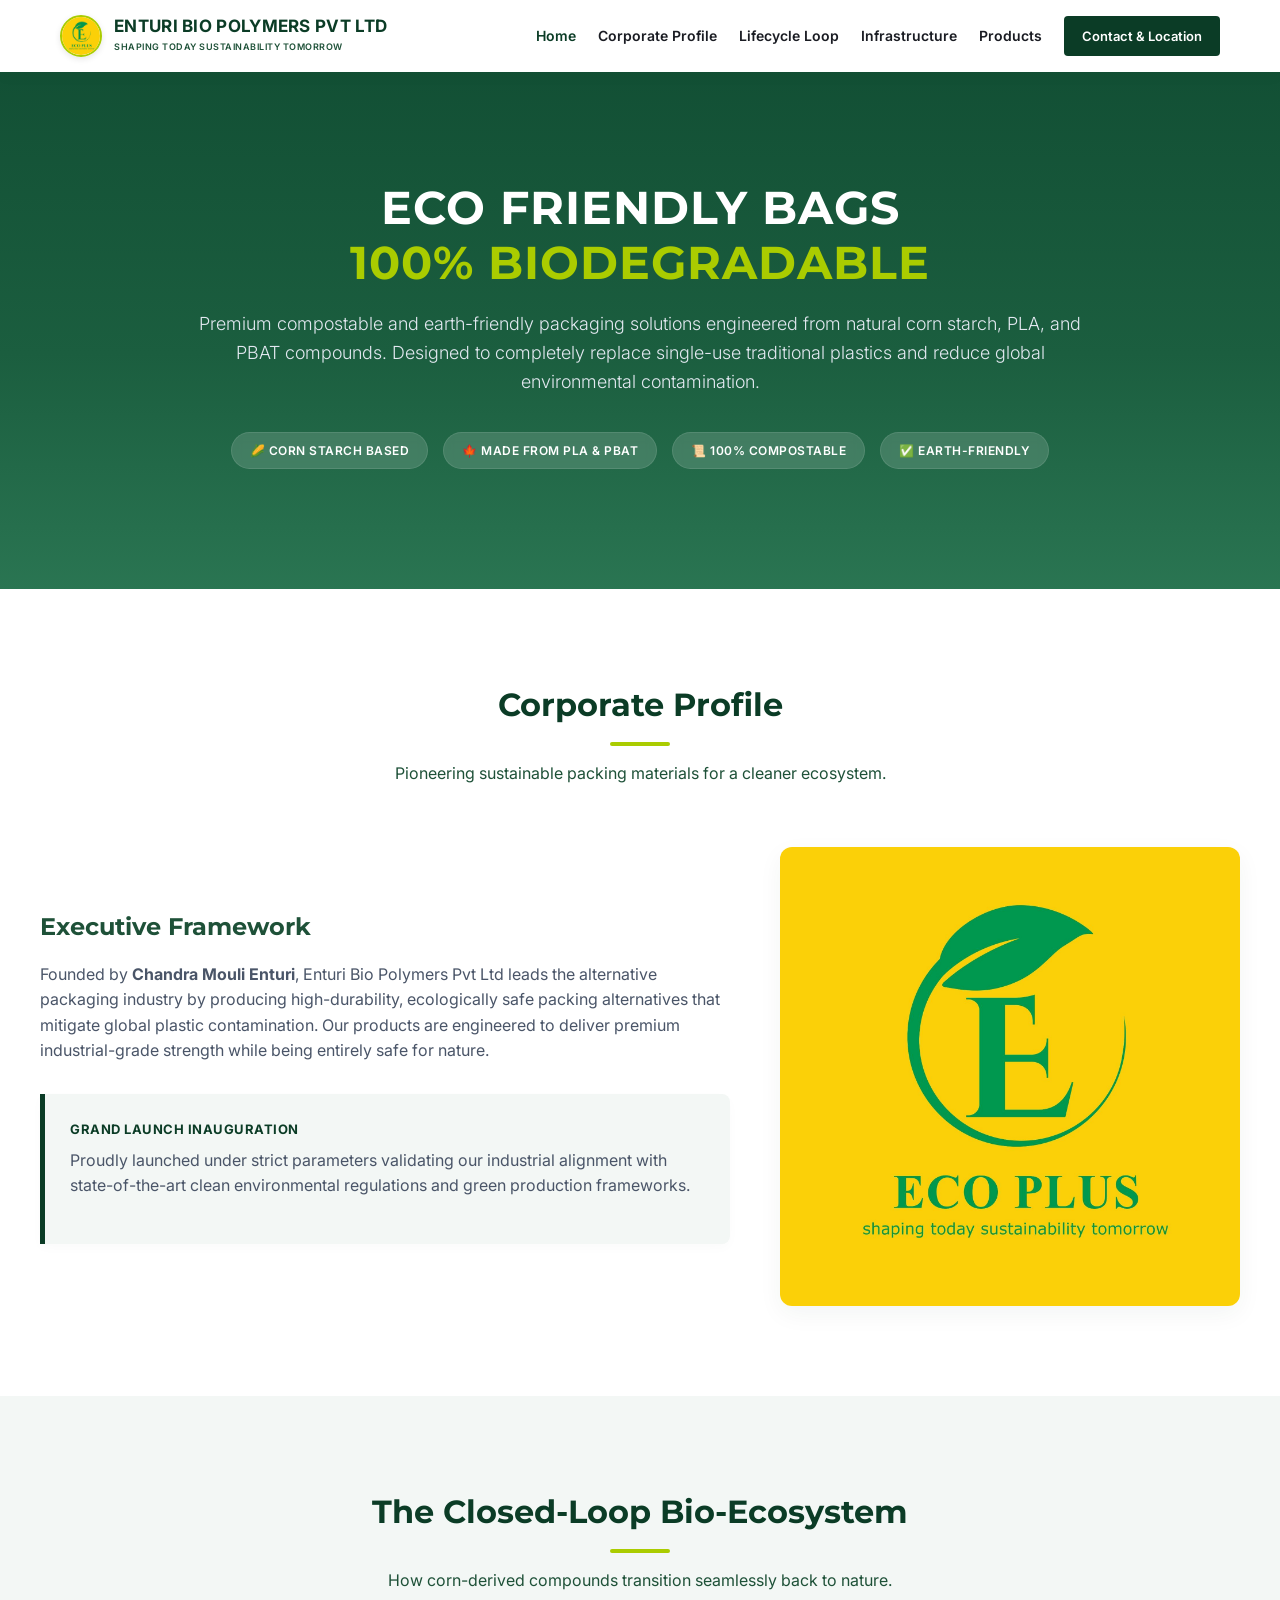
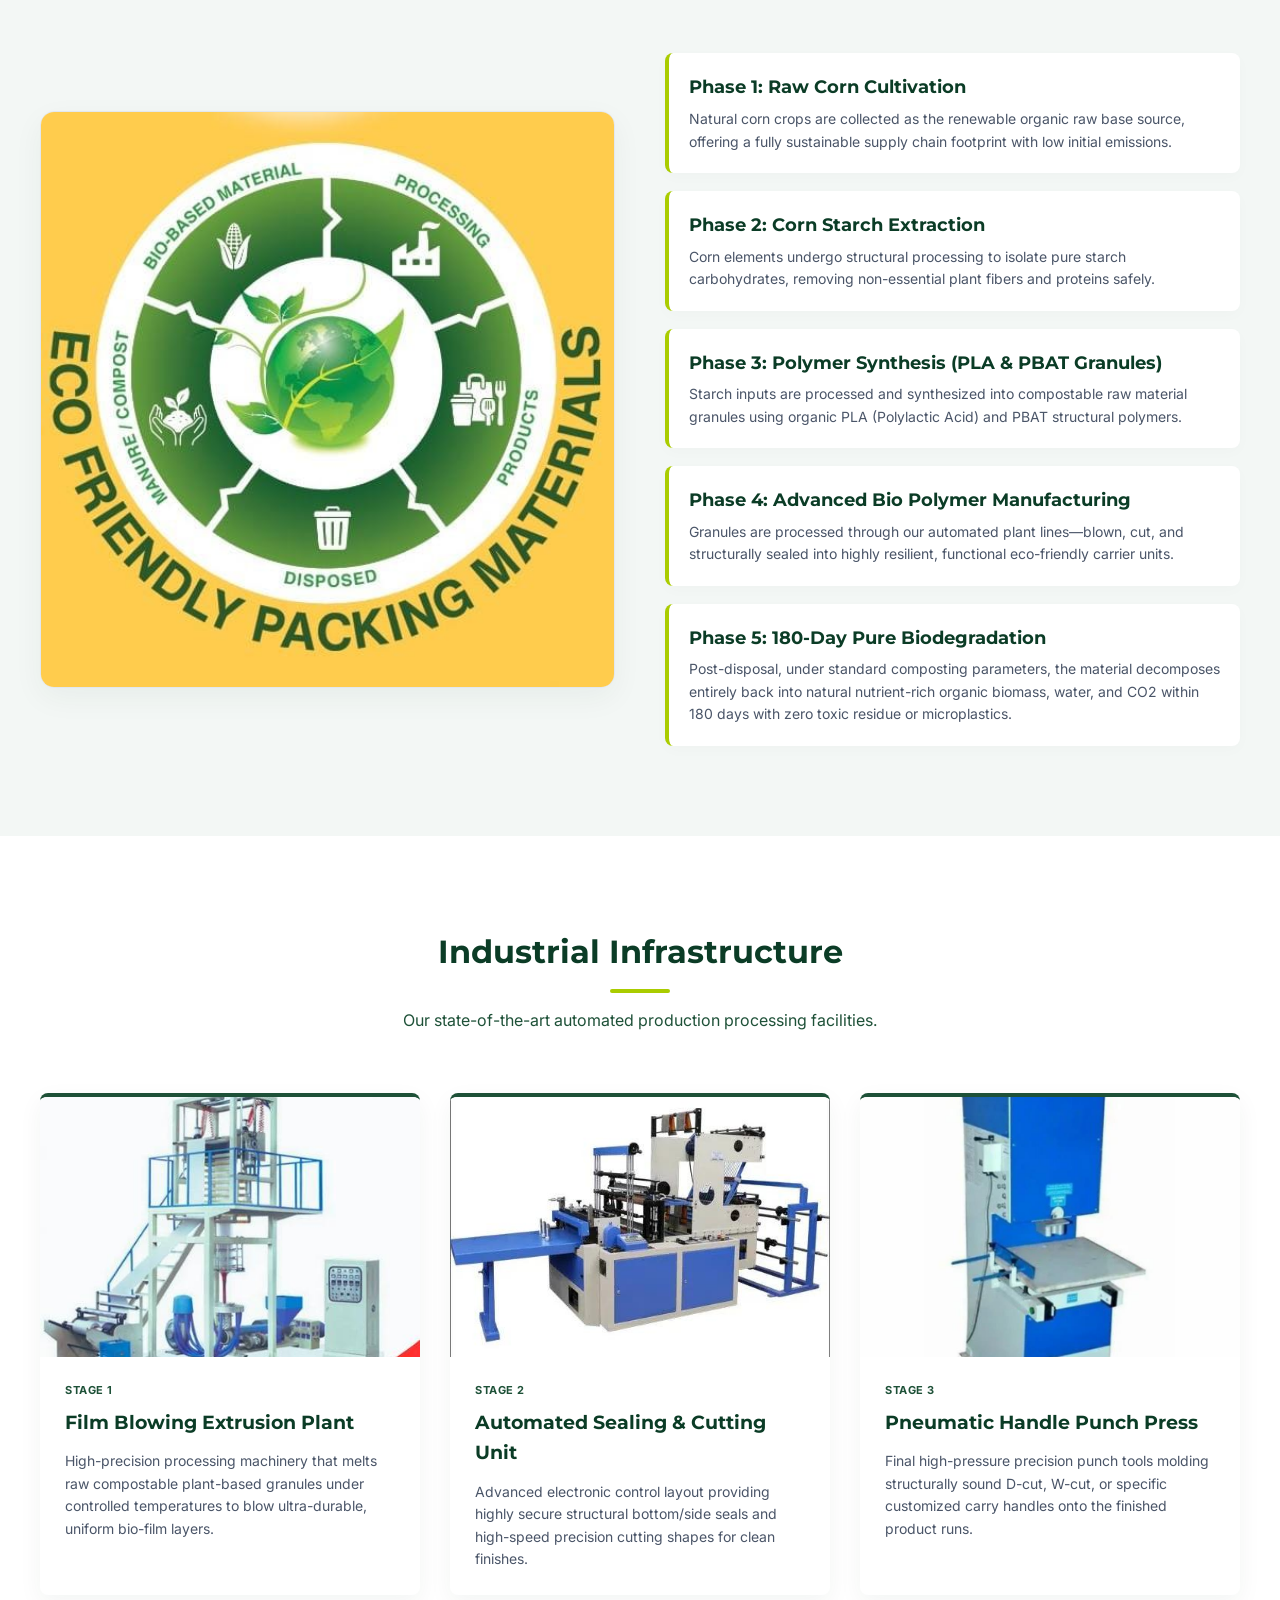
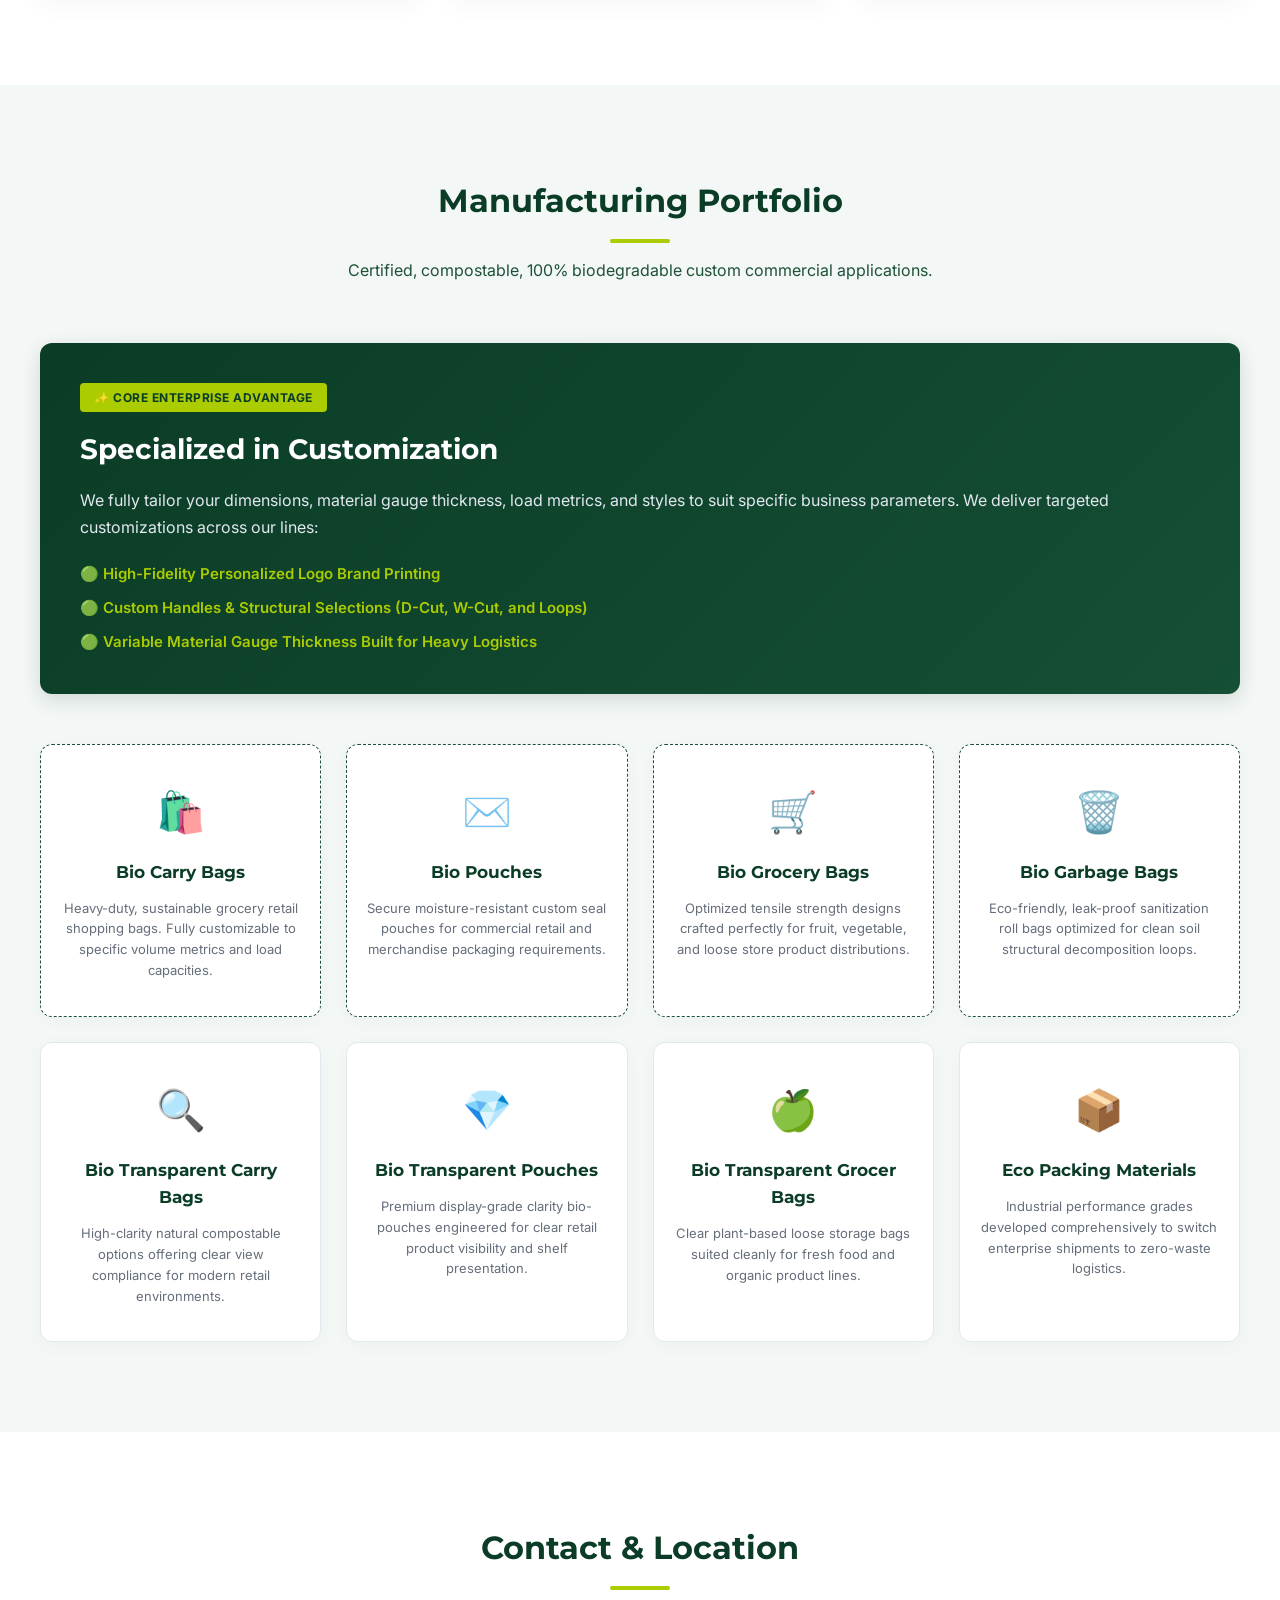
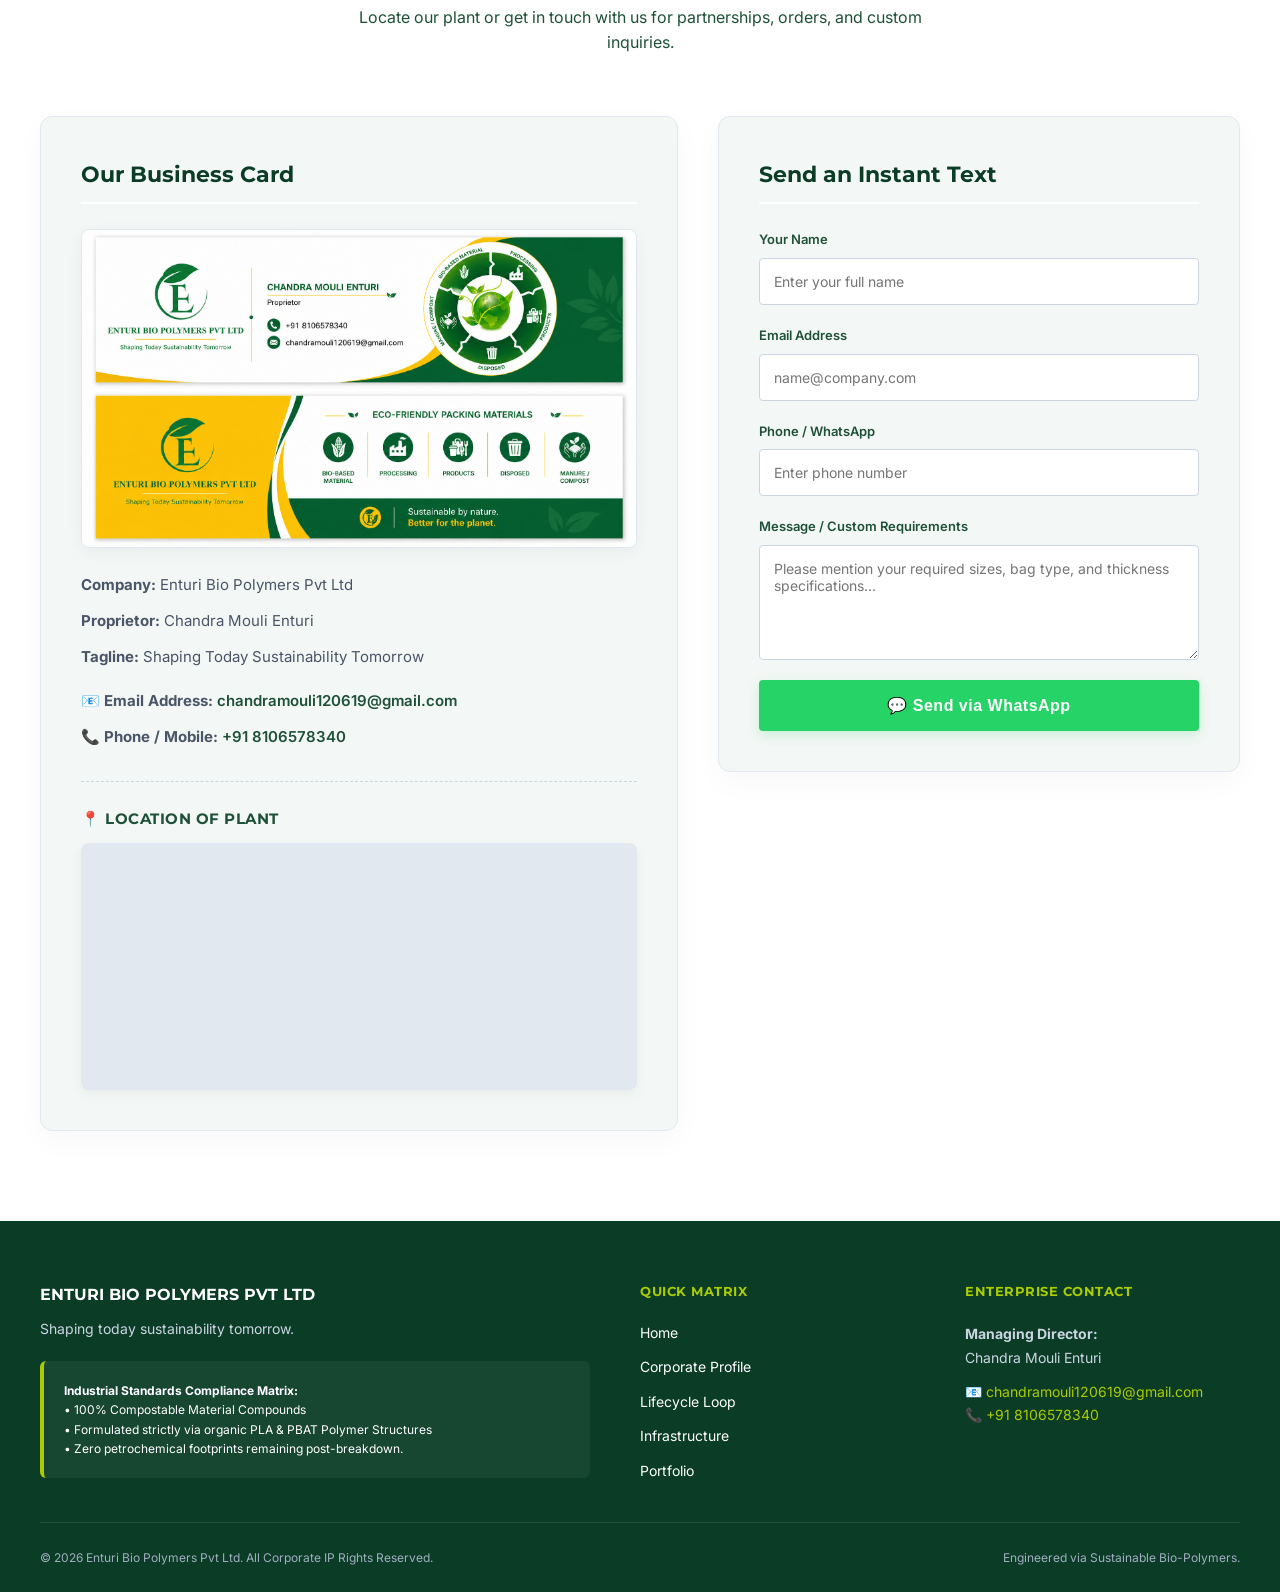
==== index.html @ 0e29c491 "Add files via upload" ====
<!DOCTYPE html>
<html lang="en">
<head>
    <meta charset="UTF-8">
    <meta name="viewport" content="width=device-width, initial-scale=1.0">
    <meta name="description" content="Enturi Bio Polymers Pvt Ltd provides certified biodegradable and compostable packaging solutions including carry bags, pouches, and grocery bags made from corn starch and plant-based PLA/PBAT compounds.">
    <title>Enturi Bio Polymers Pvt Ltd | Compostable Packaging Solutions</title>
    
    <link rel="preconnect" href="https://fonts.googleapis.com">
    <link rel="preconnect" href="https://fonts.gstatic.com" crossorigin>
    <link href="https://fonts.googleapis.com/css2?family=Inter:wght=300;400;600;700&family=Montserrat:wght=400;700&display=swap" rel="stylesheet">
    
    <link rel="stylesheet" href="style.css?v=1.6">
</head>
<body>

<header>
    <div class="nav-container">
        <div class="logo-box">
            <div class="logo-branding-wrap">
                <img src="logo.jpg" alt="Enturi Bio Polymers Pvt Ltd Logo">
                <div class="logo-text-elements">
                    <span class="brand-name"><strong>ENTURI BIO POLYMERS PVT LTD</strong></span>
                    <span class="brand-tagline">shaping today sustainability tomorrow</span>
                </div>
            </div>
        </div>
        <nav class="nav-menu" aria-label="Main Navigation">
            <a href="#home" class="nav-link active">Home</a>
            <a href="#about" class="nav-link">Corporate Profile</a>
            <a href="#lifecycle" class="nav-link">Lifecycle Loop</a>
            <a href="#machinery" class="nav-link">Infrastructure</a>
            <a href="#products" class="nav-link">Products</a>
            <a href="#contact" class="btn-quote-nav">Contact & Location</a>
        </nav>
    </div>
</header>

<main>
    <section id="home" class="hero">
        <div class="hero-inner">
            <h1>Eco Friendly Bags<br><span class="hero-highlight">100% Biodegradable</span></h1>
            <p>
                Premium compostable and earth-friendly packaging solutions engineered from natural corn starch, PLA, and PBAT compounds. Designed to completely replace single-use traditional plastics and reduce global environmental contamination.
            </p>
            <div class="hero-badges">
                <span class="badge-item">🌽 Corn Starch Based</span>
                <span class="badge-item">🍁 Made from PLA & PBAT</span>
                <span class="badge-item">📜 100% Compostable</span>
                <span class="badge-item">✅ Earth-Friendly</span>
            </div>
        </div>
    </section>

    <section id="about">
        <h2 class="section-title">Corporate Profile</h2>
        <div class="section-subtitle">Pioneering sustainable packing materials for a cleaner ecosystem.</div>
        
        <div class="about-grid">
            <div class="about-text">
                <h3>Executive Framework</h3>
                <p>
                    Founded by <strong>Chandra Mouli Enturi</strong>, Enturi Bio Polymers Pvt Ltd leads the alternative packaging industry by producing high-durability, ecologically safe packing alternatives that mitigate global plastic contamination. Our products are engineered to deliver premium industrial-grade strength while being entirely safe for nature.
                </p>
                <div class="launch-card">
                    <div class="launch-title">Grand Launch Inauguration</div>
                    <p>
                        Proudly launched under strict parameters validating our industrial alignment with state-of-the-art clean environmental regulations and green production frameworks.
                    </p>
                </div>
            </div>
            <div class="about-image">
                <img src="logo.jpg" alt="Enturi Bio Polymers Pvt Ltd Official Logo Presentation">
            </div>
        </div>
    </section>

    <section id="lifecycle" class="lifecycle">
        <h2 class="section-title">The Closed-Loop Bio-Ecosystem</h2>
        <div class="section-subtitle">How corn-derived compounds transition seamlessly back to nature.</div>
        
        <div class="lifecycle-container">
            <div class="lifecycle-graphic-image-box">
                <img src="safety.jpeg" alt="Enturi Bio Polymers Pvt Ltd Environmental Safety and Certified Eco Loop Matrix">
            </div>
            
            <div class="lifecycle-steps">
                <div class="step-block">
                    <h4>Phase 1: Raw Corn Cultivation</h4>
                    <p>Natural corn crops are collected as the renewable organic raw base source, offering a fully sustainable supply chain footprint with low initial emissions.</p>
                </div>
                <div class="step-block">
                    <h4>Phase 2: Corn Starch Extraction</h4>
                    <p>Corn elements undergo structural processing to isolate pure starch carbohydrates, removing non-essential plant fibers and proteins safely.</p>
                </div>
                <div class="step-block">
                    <h4>Phase 3: Polymer Synthesis (PLA & PBAT Granules)</h4>
                    <p>Starch inputs are processed and synthesized into compostable raw material granules using organic PLA (Polylactic Acid) and PBAT structural polymers.</p>
                </div>
                <div class="step-block">
                    <h4>Phase 4: Advanced Bio Polymer Manufacturing</h4>
                    <p>Granules are processed through our automated plant lines—blown, cut, and structurally sealed into highly resilient, functional eco-friendly carrier units.</p>
                </div>
                <div class="step-block">
                    <h4>Phase 5: 180-Day Pure Biodegradation</h4>
                    <p>Post-disposal, under standard composting parameters, the material decomposes entirely back into natural nutrient-rich organic biomass, water, and CO2 within 180 days with zero toxic residue or microplastics.</p>
                </div>
            </div>
        </div>
    </section>

    <section id="machinery" class="machinery-section">
        <h2 class="section-title">Industrial Infrastructure</h2>
        <div class="section-subtitle">Our state-of-the-art automated production processing facilities.</div>
        
        <div class="machinery-grid">
            <div class="machine-card">
                <div class="machine-img-box">
                    <img src="M1.jpeg" alt="Bio-Polymer Film Blowing Extrusion Plant">
                </div>
                <div class="machine-info">
                    <span class="machine-step-tag">Stage 1</span>
                    <h3>Film Blowing Extrusion Plant</h3>
                    <p>High-precision processing machinery that melts raw compostable plant-based granules under controlled temperatures to blow ultra-durable, uniform bio-film layers.</p>
                </div>
            </div>
            
            <div class="machine-card">
                <div class="machine-img-box">
                    <img src="M2.jpeg" alt="Automated High-Speed Bag Cutting & Sealing Machine">
                </div>
                <div class="machine-info">
                    <span class="machine-step-tag">Stage 2</span>
                    <h3>Automated Sealing & Cutting Unit</h3>
                    <p>Advanced electronic control layout providing highly secure structural bottom/side seals and high-speed precision cutting shapes for clean finishes.</p>
                </div>
            </div>
            
            <div class="machine-card">
                <div class="machine-img-box">
                    <img src="M3.jpeg" alt="Heavy Duty Pneumatic Punching Press">
                </div>
                <div class="machine-info">
                    <span class="machine-step-tag">Stage 3</span>
                    <h3>Pneumatic Handle Punch Press</h3>
                    <p>Final high-pressure precision punch tools molding structurally sound D-cut, W-cut, or specific customized carry handles onto the finished product runs.</p>
                </div>
            </div>
        </div>
    </section>

    <section id="products" class="products">
        <h2 class="section-title">Manufacturing Portfolio</h2>
        <div class="section-subtitle">Certified, compostable, 100% biodegradable custom commercial applications.</div>
        
        <div class="customization-banner">
            <div class="customization-text">
                <div class="banner-badge">✨ Core Enterprise Advantage</div>
                <h3>Specialized in Customization</h3>
                <p>
                    We fully tailor your dimensions, material gauge thickness, load metrics, and styles to suit specific business parameters. We deliver targeted customizations across our lines:
                </p>
                <ul class="customization-list">
                    <li>🟢 High-Fidelity Personalized Logo Brand Printing</li>
                    <li>🟢 Custom Handles & Structural Selections (D-Cut, W-Cut, and Loops)</li>
                    <li>🟢 Variable Material Gauge Thickness Built for Heavy Logistics</li>
                </ul>
            </div>
        </div>

        <div class="product-grid">
            <div class="product-card main-focus">
                <div class="product-icon">🛍️</div>
                <h3>Bio Carry Bags</h3>
                <p>Heavy-duty, sustainable grocery retail shopping bags. Fully customizable to specific volume metrics and load capacities.</p>
            </div>
            <div class="product-card main-focus">
                <div class="product-icon">✉️</div>
                <h3>Bio Pouches</h3>
                <p>Secure moisture-resistant custom seal pouches for commercial retail and merchandise packaging requirements.</p>
            </div>
            <div class="product-card main-focus">
                <div class="product-icon">🛒</div>
                <h3>Bio Grocery Bags</h3>
                <p>Optimized tensile strength designs crafted perfectly for fruit, vegetable, and loose store product distributions.</p>
            </div>
            <div class="product-card main-focus">
                <div class="product-icon">🗑️</div>
                <h3>Bio Garbage Bags</h3>
                <p>Eco-friendly, leak-proof sanitization roll bags optimized for clean soil structural decomposition loops.</p>
            </div>
            <div class="product-card">
                <div class="product-icon">🔍</div>
                <h3>Bio Transparent Carry Bags</h3>
                <p>High-clarity natural compostable options offering clear view compliance for modern retail environments.</p>
            </div>
            <div class="product-card">
                <div class="product-icon">💎</div>
                <h3>Bio Transparent Pouches</h3>
                <p>Premium display-grade clarity bio-pouches engineered for clear retail product visibility and shelf presentation.</p>
            </div>
            <div class="product-card">
                <div class="product-icon">🍏</div>
                <h3>Bio Transparent Grocer Bags</h3>
                <p>Clear plant-based loose storage bags suited cleanly for fresh food and organic product lines.</p>
            </div>
            <div class="product-card">
                <div class="product-icon">📦</div>
                <h3>Eco Packing Materials</h3>
                <p>Industrial performance grades developed comprehensively to switch enterprise shipments to zero-waste logistics.</p>
            </div>
        </div>
    </section>

    <section id="contact" class="contact-section">
        <h2 class="section-title">Contact & Location</h2>
        <div class="section-subtitle">Locate our plant or get in touch with us for partnerships, orders, and custom inquiries.</div>
        
        <div class="contact-container">
            <div class="visiting-card-display">
                <h3>Our Business Card</h3>
                <div class="card-wrapper">
                    <img src="Visiting card.jpeg" alt="Enturi Bio Polymers Pvt Ltd Business Card Details">
                </div>
                <div class="card-details-list">
                    <p><strong>Company:</strong> Enturi Bio Polymers Pvt Ltd</p>
                    <p><strong>Proprietor:</strong> Chandra Mouli Enturi</p>
                    <p><strong>Tagline:</strong> Shaping Today Sustainability Tomorrow</p>
                    <div class="direct-contact-placeholders">
                        <p>📧 <strong>Email Address:</strong> <a href="mailto:chandramouli120619@gmail.com" class="contact-link">chandramouli120619@gmail.com</a></p>
                        <p>📞 <strong>Phone / Mobile:</strong> <a href="tel:+918106578340" class="contact-link">+91 8106578340</a></p>
                    </div>
                </div>

                <div class="plant-map-box">
                    <h4>📍 Location of Plant</h4>
                    <div class="map-iframe-container">
                        <iframe 
                            src="https://www.google.com/maps/embed?pb=!1m18!1m12!1m3!1d3799.3475990494483!2d83.22814237603387!3d17.842111083125633!2m3!1f0!2f0!3f0!3m2!1i1024!2i768!4f13.1!3m3!1m2!1s0x0%3A0x0!2zMTfCsDUwJzMxLjYiTiA4M8KwMTMnNDkuMiJF!5e0!3m2!1sen!2sin!4v1719480000000!5m2!1sen!2sin" 
                            width="100%" 
                            height="240" 
                            style="border:0; border-radius: 8px;" 
                            allowfullscreen="" 
                            loading="lazy" 
                            referrerpolicy="no-referrer-when-downgrade">
                        </iframe>
                    </div>
                </div>
            </div>
            
            <div class="contact-form-box">
                <h3>Send an Instant Text</h3>
                <form class="simple-contact-form" id="whatsappForm">
                    <div class="form-group">
                        <label for="name">Your Name</label>
                        <input type="text" id="name" placeholder="Enter your full name" required>
                    </div>
                    <div class="form-group">
                        <label for="email">Email Address</label>
                        <input type="email" id="email" placeholder="name@company.com" required>
                    </div>
                    <div class="form-group">
                        <label for="phone">Phone / WhatsApp</label>
                        <input type="tel" id="phone" placeholder="Enter phone number" required>
                    </div>
                    <div class="form-group">
                        <label for="message">Message / Custom Requirements</label>
                        <textarea id="message" rows="5" placeholder="Please mention your required sizes, bag type, and thickness specifications..." required></textarea>
                    </div>
                    <button type="submit" class="btn-submit">💬 Send via WhatsApp</button>
                </form>
            </div>
        </div>
    </section>
</main>

<footer>
    <div class="footer-container">
        <div class="footer-brand">
            <h3>ENTURI BIO POLYMERS PVT LTD</h3>
            <p>Shaping today sustainability tomorrow.</p>
            <div class="footer-compliance-box">
                <strong>Industrial Standards Compliance Matrix:</strong><br>
                • 100% Compostable Material Compounds<br>
                • Formulated strictly via organic PLA & PBAT Polymer Structures<br>
                • Zero petrochemical footprints remaining post-breakdown.
            </div>
        </div>
        <div class="footer-links">
            <h4>Quick Matrix</h4>
            <ul>
                <li><a href="#home">Home</a></li>
                <li><a href="#about">Corporate Profile</a></li>
                <li><a href="#lifecycle">Lifecycle Loop</a></li>
                <li><a href="#machinery">Infrastructure</a></li>
                <li><a href="#products">Portfolio</a></li>
            </ul>
        </div>
        <div class="footer-contact">
            <h4>Enterprise Contact</h4>
            <p><strong>Managing Director:</strong><br>Chandra Mouli Enturi</p>
            <p style="margin-top: 10px;">📧 <a href="mailto:chandramouli120619@gmail.com" style="color:#AACC00;">chandramouli120619@gmail.com</a></p>
            <p>📞 <a href="tel:+918106578340" style="color:#AACC00;">+91 8106578340</a></p>
        </div>
    </div>
    <div class="copyright-bar">
        <p>© 2026 Enturi Bio Polymers Pvt Ltd. All Corporate IP Rights Reserved.</p>
        <p>Engineered via Sustainable Bio-Polymers.</p>
    </div>
</footer>

<script>
document.getElementById('whatsappForm').addEventListener('submit', function(e) {
    e.preventDefault();
    
    const targetPhoneNumber = "918106578340"; 
    const clientName = document.getElementById('name').value;
    const clientEmail = document.getElementById('email').value;
    const clientPhone = document.getElementById('phone').value;
    const clientMsg = document.getElementById('message').value;
    
    const formattedText = `Hello Enturi Bio Polymers, I've filled out your portal contact form.%0A%0A` + 
                          `👤 *Name:* ${encodeURIComponent(clientName)}%0A` +
                          `📧 *Email:* ${encodeURIComponent(clientEmail)}%0A` +
                          `📞 *Phone:* ${encodeURIComponent(clientPhone)}%0A` +
                          `📝 *Message:* ${encodeURIComponent(clientMsg)}`;
    
    const whatsappUrl = `https://api.whatsapp.com/send?phone=${targetPhoneNumber}&text=${formattedText}`;
    window.open(whatsappUrl, '_blank');
});
</script>

</body>
</html>
---- style.css ----
:root {
    --primary: #0B3C26;       /* Deep Forest Green from the logo header banner */
    --secondary: #1E5138;     /* Mid-tone Organic Leaf Green */
    --accent: #AACC00;        /* Vibrant Bio-Lime accent tint */
    --bg-light: #FFFFFF;      /* Pure White for clean, readable card backdrops */
    --bg-page: #F3F7F5;       /* Lively, ultra-fresh mint-tinted canvas background */
    --text-dark: #1A1C23;     /* Sleek Dark Charcoal for sharp typography readability */
    --white: #FFFFFF;
    --shadow: rgba(11, 60, 38, 0.05);
    --transition: all 0.3s cubic-bezier(0.25, 0.8, 0.25, 1);
}

/* --- GLOBAL CORE RESETS --- */
* {
    margin: 0;
    padding: 0;
    box-sizing: border-box;
}
html {
    scroll-behavior: smooth;
}
body {
    font-family: 'Inter', sans-serif;
    color: var(--text-dark);
    background-color: var(--white);
    line-height: 1.6;
}
img {
    max-width: 100%;
    display: block;
    height: auto;
}
main {
    overflow-x: hidden;
}
h1, h2, h3, h4 {
    font-family: 'Montserrat', sans-serif;
    font-weight: 700;
}
ul {
    list-style: none;
}
a {
    text-decoration: none;
    color: inherit;
    transition: var(--transition);
}

/* --- HEADER & NAVIGATION LOGO ALIGNMENT --- */
header {
    background-color: var(--white);
    box-shadow: 0 2px 15px var(--shadow);
    position: fixed;
    width: 100%;
    top: 0;
    z-index: 1000;
}
.nav-container {
    max-width: 1200px;
    margin: 0 auto;
    display: flex;
    justify-content: space-between;
    align-items: center;
    padding: 15px 20px;
    gap: 25px; /* Protects alignment layout on tight laptop screens */
}
.logo-box {
    display: flex;
    flex-direction: column;
}
.logo-branding-wrap {
    display: flex;
    align-items: center;
    gap: 12px;
}
.logo-branding-wrap img {
    width: 42px;
    height: 42px;
    object-fit: cover;
    border-radius: 50%;
    border: 2px solid var(--accent);
    box-shadow: 0 2px 6px rgba(0, 0, 0, 0.1);
}
.brand-name {
    font-size: 17px;       /* Fine-tuned perfectly for Enturi Bio Polymers Pvt Ltd */
    color: var(--primary);
    letter-spacing: 0.3px;
    line-height: 1.1;
    display: block;        /* Forces line break allocation */
    white-space: nowrap;   /* Ensures brand stays visually unified */
}
.brand-tagline {
    font-size: 9px;
    text-transform: uppercase;
    color: var(--secondary);
    font-weight: 600;
    letter-spacing: 0.5px;
    margin-top: 4px;
    display: block;        /* Pushes tagline below the core header name string */
}
.nav-menu {
    display: flex;
    align-items: center;
    gap: 22px;
}
.nav-link {
    font-weight: 600;
    font-size: 14px;
    color: var(--text-dark);
}
.nav-link:hover, .nav-link.active {
    color: var(--primary);
}
.btn-quote-nav {
    background-color: var(--primary);
    color: var(--white);
    padding: 10px 18px;
    border-radius: 4px;
    font-weight: 600;
    font-size: 13px;
    white-space: nowrap; 
    flex-shrink: 0;      
}
.btn-quote-nav:hover {
    background-color: var(--secondary);
}

/* --- HERO COMPONENT WITH BRAND GRADIENT --- */
.hero {
    background: linear-gradient(180deg, #104C32 0%, #1B5E3F 60%, #2A7552 100%);
    padding: 180px 20px 120px;
    color: var(--white);
    text-align: center;
}
.hero-inner {
    max-width: 900px;
    margin: 0 auto;
}
.hero h1 {
    font-size: 46px;
    margin-bottom: 20px;
    text-transform: uppercase;
    letter-spacing: 1px;
    line-height: 1.2;
}
.hero-highlight {
    color: var(--accent);
}
.hero p {
    font-size: 18px;
    margin-bottom: 35px;
    font-weight: 300;
    color: #E2E8F0;
}
.hero-badges {
    display: flex;
    justify-content: center;
    gap: 15px;
    margin-top: 30px;
    flex-wrap: wrap;
}
.badge-item {
    background: rgba(255, 255, 255, 0.15);
    padding: 8px 18px;
    border-radius: 20px;
    font-size: 12px;
    text-transform: uppercase;
    font-weight: 600;
    letter-spacing: 0.5px;
    backdrop-filter: blur(5px);
    border: 1px solid rgba(255,255,255,0.1);
}

/* --- REUSABLE SECTION WRAPPERS --- */
section {
    padding: 90px 20px;
}
.section-title {
    text-align: center;
    font-size: 32px;
    color: var(--primary);
    margin-bottom: 15px;
}
.section-title::after {
    content: '';
    display: block;
    width: 60px;
    height: 4px;
    background-color: var(--accent);
    margin: 12px auto 0;
    border-radius: 2px;
}
.section-subtitle {
    text-align: center;
    color: var(--secondary);
    font-size: 16px;
    margin-bottom: 60px;
    max-width: 600px;
    margin-left: auto;
    margin-right: auto;
}

/* --- CORPORATE PROFILE --- */
#about {
    background-color: var(--white);
}
.about-grid {
    max-width: 1200px;
    margin: 0 auto;
    display: grid;
    grid-template-columns: 1.2fr 0.8fr;
    gap: 50px;
    align-items: center;
}
.about-text h3 {
    color: var(--secondary);
    font-size: 24px;
    margin-bottom: 15px;
}
.about-text p {
    color: #4A5568;
    margin-bottom: 20px;
}
.launch-card {
    background-color: var(--bg-page);
    border-left: 5px solid var(--primary);
    padding: 25px;
    margin-top: 30px;
    border-radius: 0 8px 8px 0;
    box-shadow: 0 4px 12px rgba(0,0,0,0.02);
}
.launch-title {
    font-weight: 700;
    font-size: 13px;
    text-transform: uppercase;
    color: var(--primary);
    margin-bottom: 8px;
    letter-spacing: 0.5px;
}
.about-image {
    border-radius: 12px; 
    overflow: hidden;
    box-shadow: 0 8px 24px var(--shadow);
}
.about-image img {
    width: 100%;
    height: auto;
    display: block;
    object-fit: cover;
}

/* --- CLOSED-LOOP LIFECYCLE --- */
.lifecycle {
    background-color: var(--bg-page);
}
.lifecycle-container {
    max-width: 1200px;
    margin: 0 auto;
    display: grid;
    grid-template-columns: 1fr 1fr;
    gap: 50px;
    align-items: center;
}
.lifecycle-graphic-image-box {
    border-radius: 14px;
    overflow: hidden;
    box-shadow: 0 10px 30px rgba(11, 60, 38, 0.05);
    border: 1px solid #E2E8F0;
    background-color: var(--white);
}
.lifecycle-graphic-image-box img {
    width: 100%;
    height: auto;
    display: block;
    object-fit: cover;
}
.lifecycle-steps {
    display: flex;
    flex-direction: column;
    gap: 18px;
}
.step-block {
    background: var(--white);
    padding: 20px;
    border-radius: 8px;
    box-shadow: 0 4px 15px rgba(0,0,0,0.02);
    border-left: 4px solid var(--accent);
    transition: var(--transition);
}
.step-block:hover {
    transform: translateX(5px);
    border-left-color: var(--primary);
}
.step-block h4 {
    color: var(--primary);
    margin-bottom: 6px;
    font-size: 18px;
}
.step-block p {
    font-size: 14px;
    color: #4A5568;
}

/* --- INDUSTRIAL INFRASTRUCTURE --- */
.machinery-section {
    background-color: var(--white);
}
.machinery-grid {
    max-width: 1200px;
    margin: 0 auto;
    display: grid;
    grid-template-columns: repeat(3, 1fr);
    gap: 30px;
}
.machine-card {
    background: var(--white);
    border-radius: 8px;
    box-shadow: 0 8px 25px var(--shadow);
    overflow: hidden;
    border-top: 4px solid var(--secondary);
    transition: var(--transition);
}
.machine-card:hover {
    transform: translateY(-8px);
    box-shadow: 0 12px 35px rgba(0,0,0,0.08);
}
.machine-img-box {
    height: 260px;
    background-color: #E2E8F0;
    overflow: hidden;
}
.machine-img-box img {
    width: 100%;
    height: 100%;
    object-fit: cover;
}
.machine-info {
    padding: 25px;
}
.machine-step-tag {
    font-size: 11px;
    font-weight: 700;
    color: var(--secondary);
    text-transform: uppercase;
    margin-bottom: 8px;
    display: block;
    letter-spacing: 0.5px;
}
.machine-info h3 {
    font-size: 19px;
    margin-bottom: 12px;
    color: var(--primary);
}
.machine-info p {
    font-size: 14px;
    color: #4A5568;
}

/* --- PRODUCT SHOWROOM & ADVANTAGE BANNER --- */
.products {
    background-color: var(--bg-page);
}
.customization-banner {
    max-width: 1200px;
    margin: 0 auto 50px;
    background: linear-gradient(135deg, var(--primary) 0%, #154F35 100%);
    padding: 40px;
    border-radius: 12px;
    color: var(--white);
    box-shadow: 0 6px 20px rgba(11,60,38,0.15);
    display: block; 
}
.banner-badge {
    display: inline-block;
    background-color: var(--accent);
    color: var(--primary);
    font-weight: 700;
    font-size: 12px;
    padding: 5px 14px;
    border-radius: 4px;
    text-transform: uppercase;
    margin-bottom: 15px;
    letter-spacing: 0.5px;
}
.customization-text h3 {
    font-size: 28px;
    margin-bottom: 15px;
}
.customization-text p {
    color: #E2E8F0;
    font-size: 16px;
    line-height: 1.7;
    margin-bottom: 20px;
}
.customization-list {
    color: #AACC00; 
    font-weight: 600; 
    font-size: 15px; 
    display: flex; 
    flex-direction: column; 
    gap: 10px; 
    list-style: none; 
    margin-top: 15px;
}

.product-grid {
    max-width: 1200px;
    margin: 0 auto;
    display: grid;
    grid-template-columns: repeat(4, 1fr);
    gap: 25px;
}
.product-card {
    background: var(--white);
    padding: 35px 20px;
    border-radius: 12px;
    text-align: center;
    box-shadow: 0 4px 20px rgba(0, 0, 0, 0.03);
    border: 1px solid #E2E8F0;
    transition: var(--transition);
}
.product-card.main-focus {
    border: 1.5px dashed var(--secondary);
}
.product-card:hover {
    border-color: var(--accent);
    transform: translateY(-4px);
    box-shadow: 0 10px 25px rgba(11,60,38,0.08);
}
.product-icon {
    font-size: 40px;
    margin-bottom: 15px;
}
.product-card h3 {
    font-size: 17px;
    color: var(--primary);
    margin-bottom: 12px;
}
.product-card p {
    font-size: 13px;
    color: #656E7B;
}

/* --- CONTACT SECTION & MAP VIEW LAYOUT --- */
.contact-section {
    background-color: var(--white);
}
.contact-container {
    max-width: 1200px;
    margin: 0 auto;
    display: grid;
    grid-template-columns: 1.1fr 0.9fr;
    gap: 40px;
    align-items: start;
}
.visiting-card-display, .contact-form-box {
    background: var(--bg-page);
    padding: 40px;
    border-radius: 12px;
    box-shadow: 0 10px 30px rgba(0,0,0,0.03);
    border: 1px solid #E2E8F0;
}
.visiting-card-display h3, .contact-form-box h3 {
    color: var(--primary);
    margin-bottom: 25px;
    font-size: 22px;
    border-bottom: 2px solid var(--white);
    padding-bottom: 10px;
}
.card-wrapper {
    border-radius: 8px;
    overflow: hidden;
    box-shadow: 0 4px 15px rgba(0,0,0,0.05);
    margin-bottom: 25px;
    border: 1px solid #E2E8F0;
}
.card-wrapper img {
    width: 100%;
    height: auto;
    display: block;
}
.card-details-list p {
    margin-bottom: 12px;
    font-size: 15px;
    color: #4A5568;
}
.contact-link {
    color: var(--secondary);
    font-weight: 600;
}
.contact-link:hover {
    color: var(--primary);
    text-decoration: underline;
}
.direct-contact-placeholders {
    margin-top: 20px;
    padding-bottom: 20px;
    border-bottom: 1px dashed #CBD5E1;
}
.plant-map-box {
    margin-top: 25px;
}
.plant-map-box h4 {
    font-size: 15px;
    color: var(--secondary);
    margin-bottom: 12px;
    text-transform: uppercase;
    letter-spacing: 0.5px;
}
.map-iframe-container {
    border-radius: 8px;
    overflow: hidden;
    box-shadow: 0 4px 12px rgba(0,0,0,0.05);
    background: #E2E8F0;
}
.simple-contact-form {
    display: flex;
    flex-direction: column;
    gap: 20px;
}
.form-group {
    display: flex;
    flex-direction: column;
}
label {
    font-size: 13px;
    font-weight: 600;
    margin-bottom: 8px;
    color: var(--secondary);
}
input, textarea {
    padding: 14px;
    border: 1px solid #CBD5E1;
    border-radius: 4px;
    font-family: inherit;
    font-size: 14px;
    color: var(--text-dark);
    background: var(--white);
    transition: var(--transition);
}
input:focus, textarea:focus {
    outline: none;
    border-color: var(--primary);
    box-shadow: 0 0 0 4px rgba(11,60,38,0.08);
}
.btn-submit {
    background-color: #25D366; 
    color: var(--white);
    border: none;
    padding: 16px 32px;
    font-size: 16px;
    font-weight: 700;
    border-radius: 4px;
    cursor: pointer;
    width: 100%;
    letter-spacing: 0.5px;
    box-shadow: 0 4px 12px rgba(37, 211, 102, 0.2);
    transition: var(--transition);
}
.btn-submit:hover {
    background-color: #1BD741;
    transform: translateY(-2px);
    box-shadow: 0 6px 166px rgba(37, 211, 102, 0.3);
}

/* --- FOOTER COMPLIANCE MATRIX --- */
footer {
    background-color: var(--primary);
    color: var(--white);
    padding: 60px 20px 25px;
    font-size: 14px;
}
.footer-container {
    max-width: 1200px;
    margin: 0 auto;
    display: grid;
    grid-template-columns: 2fr 1fr 1fr;
    gap: 50px;
    border-bottom: 1px solid rgba(255,255,255,0.1);
    padding-bottom: 40px;
    margin-bottom: 25px;
}
.footer-brand p {
    color: #CBD5E1;
    font-size: 14px;
    margin-top: 10px;
    line-height: 1.7;
}
.footer-compliance-box {
    background: rgba(255,255,255,0.05);
    padding: 20px;
    border-radius: 6px;
    margin-top: 20px;
    font-size: 12px;
    line-height: 1.6;
    border-left: 4px solid var(--accent);
}
.footer-links h4, .footer-contact h4 {
    color: var(--accent);
    margin-bottom: 20px;
    text-transform: uppercase;
    font-size: 13px;
    letter-spacing: 0.5px;
}
.footer-links ul {
    display: flex;
    flex-direction: column;
    gap: 12px;
}
.footer-links a:hover {
    color: var(--accent);
}
.footer-contact p {
    color: #CBD5E1;
    line-height: 1.7;
}
.copyright-bar {
    max-width: 1200px;
    margin: 0 auto;
    display: flex;
    justify-content: space-between;
    align-items: center;
    font-size: 12px;
    color: #A0AEC0;
}

/* ==================================
   RESPONSIVE BREAKPOINTS & COHESION
   ================================== */
@media (max-width: 1024px) {
    .nav-container {
        gap: 15px;
    }
    .brand-name {
        font-size: 15px;
    }
    .about-grid, .lifecycle-container, .contact-container, .customization-banner {
        grid-template-columns: 1fr;
        gap: 30px;
    }
    .machinery-grid {
        grid-template-columns: repeat(2, 1fr);
    }
    .product-grid {
        grid-template-columns: repeat(2, 1fr);
    }
    .footer-container {
        grid-template-columns: 1fr;
        gap: 30px;
    }
}

@media (max-width: 768px) {
    .nav-container {
        flex-direction: column;
        gap: 15px;
        text-align: center;
    }
    .nav-menu {
        flex-wrap: wrap;
        justify-content: center;
        gap: 12px;
    }
    .hero {
        padding: 150px 20px 90px;
    }
    .hero h1 {
        font-size: 32px;
    }
    .machinery-grid, .product-grid {
        grid-template-columns: 1fr;
    }
    .section-title {
        font-size: 28px;
    }
    .visiting-card-display, .contact-form-box {
        padding: 30px 20px;
    }
    .copyright-bar {
        flex-direction: column;
        gap: 10px;
        text-align: center;
    }
}

@media (max-width: 480px) {
    .brand-name { font-size: 13px; }
    .hero h1 { font-size: 26px; }
    .section-title { font-size: 24px; }
}
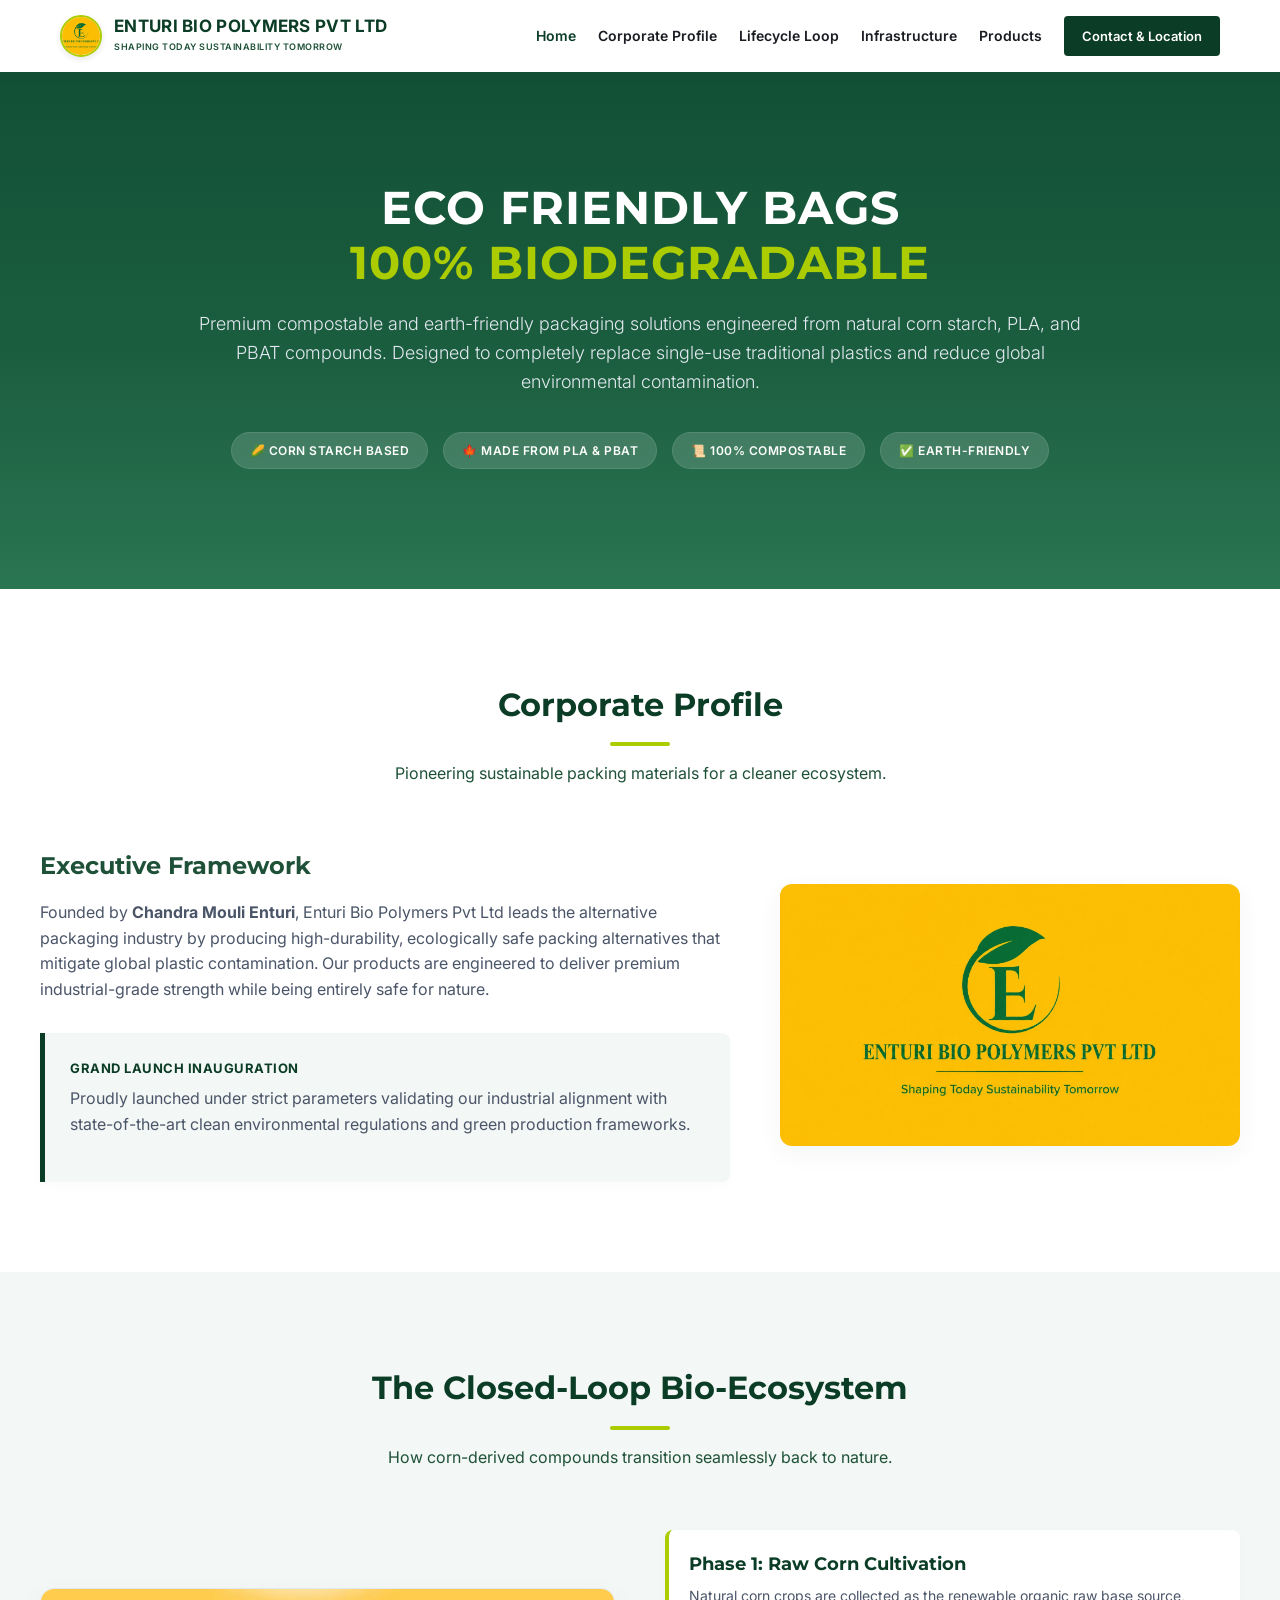
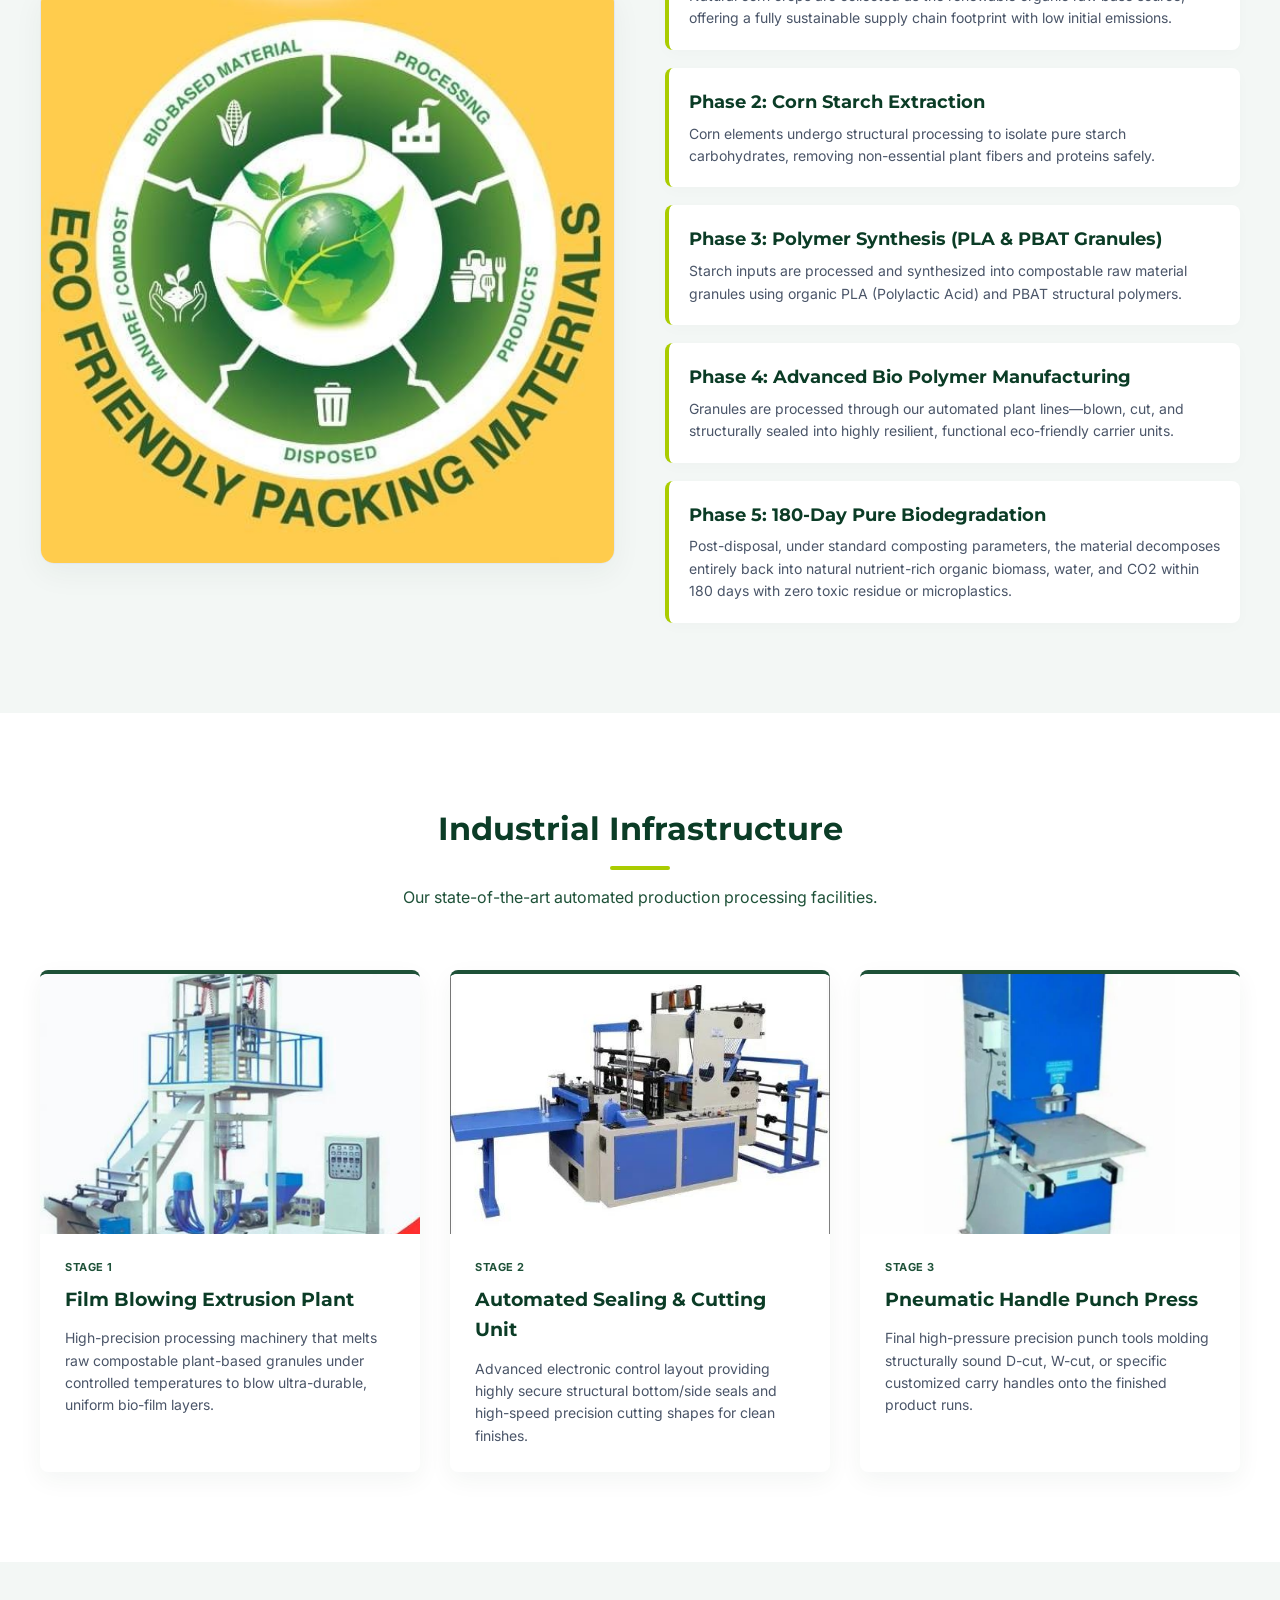
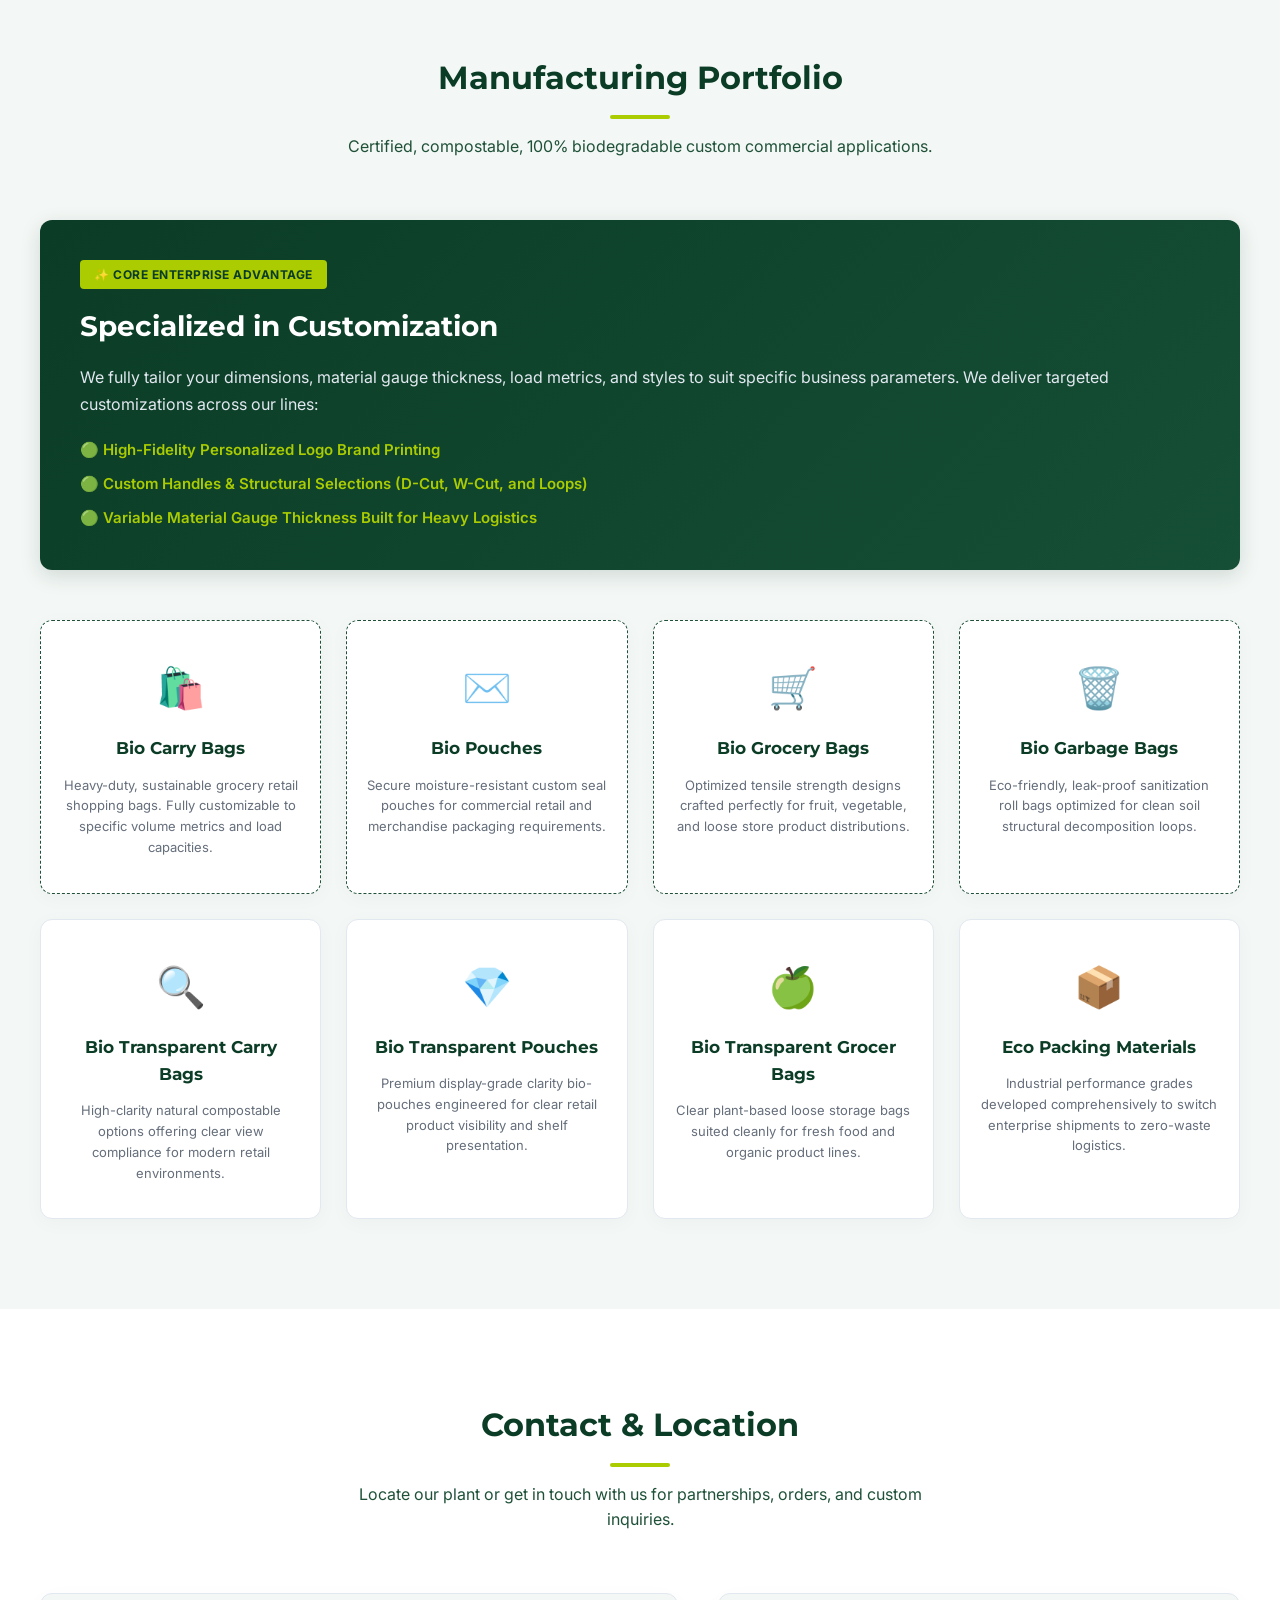
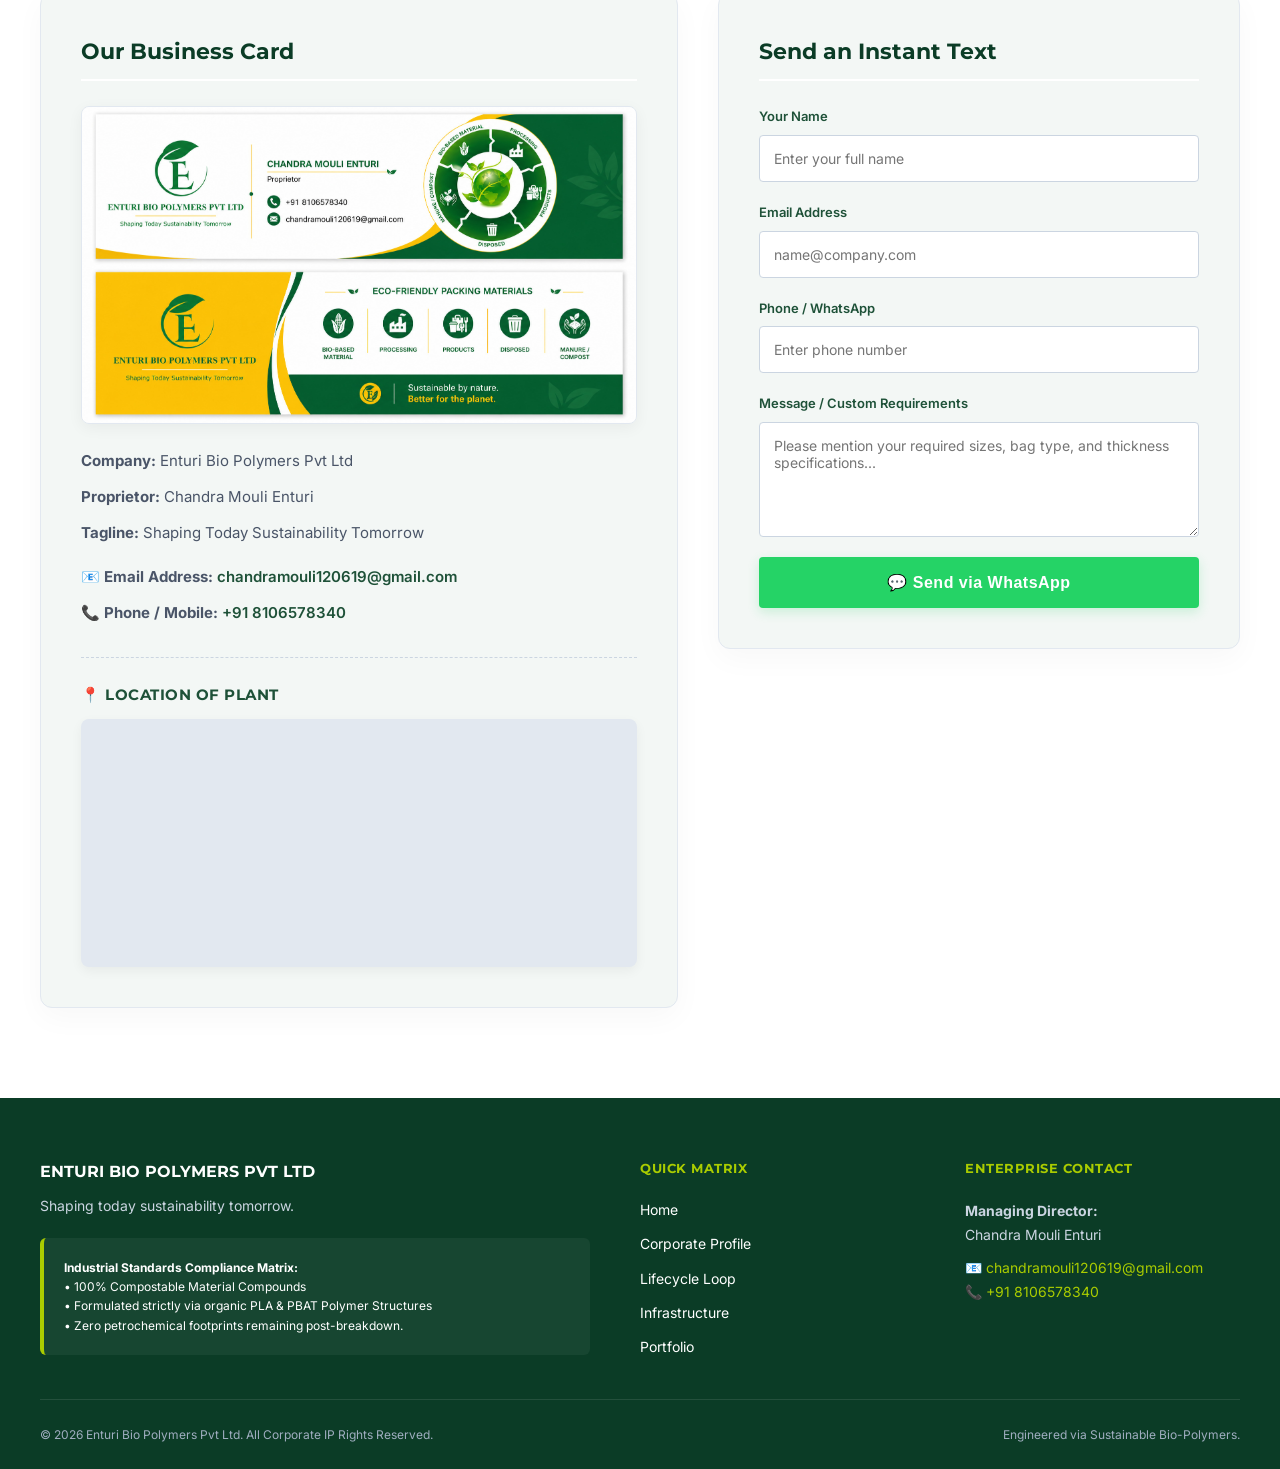
==== commit d8ae10d7: "Add files via upload" ====
--- a/index.html
+++ b/index.html
@@ -1,334 +1,334 @@
-<!DOCTYPE html>
-<html lang="en">
-<head>
-    <meta charset="UTF-8">
-    <meta name="viewport" content="width=device-width, initial-scale=1.0">
-    <meta name="description" content="Enturi Bio Polymers Pvt Ltd provides certified biodegradable and compostable packaging solutions including carry bags, pouches, and grocery bags made from corn starch and plant-based PLA/PBAT compounds.">
-    <title>Enturi Bio Polymers Pvt Ltd | Compostable Packaging Solutions</title>
-    
-    <link rel="preconnect" href="https://fonts.googleapis.com">
-    <link rel="preconnect" href="https://fonts.gstatic.com" crossorigin>
-    <link href="https://fonts.googleapis.com/css2?family=Inter:wght=300;400;600;700&family=Montserrat:wght=400;700&display=swap" rel="stylesheet">
-    
-    <link rel="stylesheet" href="style.css?v=1.6">
-</head>
-<body>
-
-<header>
-    <div class="nav-container">
-        <div class="logo-box">
-            <div class="logo-branding-wrap">
-                <img src="logo.jpg" alt="Enturi Bio Polymers Pvt Ltd Logo">
-                <div class="logo-text-elements">
-                    <span class="brand-name"><strong>ENTURI BIO POLYMERS PVT LTD</strong></span>
-                    <span class="brand-tagline">shaping today sustainability tomorrow</span>
-                </div>
-            </div>
-        </div>
-        <nav class="nav-menu" aria-label="Main Navigation">
-            <a href="#home" class="nav-link active">Home</a>
-            <a href="#about" class="nav-link">Corporate Profile</a>
-            <a href="#lifecycle" class="nav-link">Lifecycle Loop</a>
-            <a href="#machinery" class="nav-link">Infrastructure</a>
-            <a href="#products" class="nav-link">Products</a>
-            <a href="#contact" class="btn-quote-nav">Contact & Location</a>
-        </nav>
-    </div>
-</header>
-
-<main>
-    <section id="home" class="hero">
-        <div class="hero-inner">
-            <h1>Eco Friendly Bags<br><span class="hero-highlight">100% Biodegradable</span></h1>
-            <p>
-                Premium compostable and earth-friendly packaging solutions engineered from natural corn starch, PLA, and PBAT compounds. Designed to completely replace single-use traditional plastics and reduce global environmental contamination.
-            </p>
-            <div class="hero-badges">
-                <span class="badge-item">🌽 Corn Starch Based</span>
-                <span class="badge-item">🍁 Made from PLA & PBAT</span>
-                <span class="badge-item">📜 100% Compostable</span>
-                <span class="badge-item">✅ Earth-Friendly</span>
-            </div>
-        </div>
-    </section>
-
-    <section id="about">
-        <h2 class="section-title">Corporate Profile</h2>
-        <div class="section-subtitle">Pioneering sustainable packing materials for a cleaner ecosystem.</div>
-        
-        <div class="about-grid">
-            <div class="about-text">
-                <h3>Executive Framework</h3>
-                <p>
-                    Founded by <strong>Chandra Mouli Enturi</strong>, Enturi Bio Polymers Pvt Ltd leads the alternative packaging industry by producing high-durability, ecologically safe packing alternatives that mitigate global plastic contamination. Our products are engineered to deliver premium industrial-grade strength while being entirely safe for nature.
-                </p>
-                <div class="launch-card">
-                    <div class="launch-title">Grand Launch Inauguration</div>
-                    <p>
-                        Proudly launched under strict parameters validating our industrial alignment with state-of-the-art clean environmental regulations and green production frameworks.
-                    </p>
-                </div>
-            </div>
-            <div class="about-image">
-                <img src="logo.jpg" alt="Enturi Bio Polymers Pvt Ltd Official Logo Presentation">
-            </div>
-        </div>
-    </section>
-
-    <section id="lifecycle" class="lifecycle">
-        <h2 class="section-title">The Closed-Loop Bio-Ecosystem</h2>
-        <div class="section-subtitle">How corn-derived compounds transition seamlessly back to nature.</div>
-        
-        <div class="lifecycle-container">
-            <div class="lifecycle-graphic-image-box">
-                <img src="safety.jpeg" alt="Enturi Bio Polymers Pvt Ltd Environmental Safety and Certified Eco Loop Matrix">
-            </div>
-            
-            <div class="lifecycle-steps">
-                <div class="step-block">
-                    <h4>Phase 1: Raw Corn Cultivation</h4>
-                    <p>Natural corn crops are collected as the renewable organic raw base source, offering a fully sustainable supply chain footprint with low initial emissions.</p>
-                </div>
-                <div class="step-block">
-                    <h4>Phase 2: Corn Starch Extraction</h4>
-                    <p>Corn elements undergo structural processing to isolate pure starch carbohydrates, removing non-essential plant fibers and proteins safely.</p>
-                </div>
-                <div class="step-block">
-                    <h4>Phase 3: Polymer Synthesis (PLA & PBAT Granules)</h4>
-                    <p>Starch inputs are processed and synthesized into compostable raw material granules using organic PLA (Polylactic Acid) and PBAT structural polymers.</p>
-                </div>
-                <div class="step-block">
-                    <h4>Phase 4: Advanced Bio Polymer Manufacturing</h4>
-                    <p>Granules are processed through our automated plant lines—blown, cut, and structurally sealed into highly resilient, functional eco-friendly carrier units.</p>
-                </div>
-                <div class="step-block">
-                    <h4>Phase 5: 180-Day Pure Biodegradation</h4>
-                    <p>Post-disposal, under standard composting parameters, the material decomposes entirely back into natural nutrient-rich organic biomass, water, and CO2 within 180 days with zero toxic residue or microplastics.</p>
-                </div>
-            </div>
-        </div>
-    </section>
-
-    <section id="machinery" class="machinery-section">
-        <h2 class="section-title">Industrial Infrastructure</h2>
-        <div class="section-subtitle">Our state-of-the-art automated production processing facilities.</div>
-        
-        <div class="machinery-grid">
-            <div class="machine-card">
-                <div class="machine-img-box">
-                    <img src="M1.jpeg" alt="Bio-Polymer Film Blowing Extrusion Plant">
-                </div>
-                <div class="machine-info">
-                    <span class="machine-step-tag">Stage 1</span>
-                    <h3>Film Blowing Extrusion Plant</h3>
-                    <p>High-precision processing machinery that melts raw compostable plant-based granules under controlled temperatures to blow ultra-durable, uniform bio-film layers.</p>
-                </div>
-            </div>
-            
-            <div class="machine-card">
-                <div class="machine-img-box">
-                    <img src="M2.jpeg" alt="Automated High-Speed Bag Cutting & Sealing Machine">
-                </div>
-                <div class="machine-info">
-                    <span class="machine-step-tag">Stage 2</span>
-                    <h3>Automated Sealing & Cutting Unit</h3>
-                    <p>Advanced electronic control layout providing highly secure structural bottom/side seals and high-speed precision cutting shapes for clean finishes.</p>
-                </div>
-            </div>
-            
-            <div class="machine-card">
-                <div class="machine-img-box">
-                    <img src="M3.jpeg" alt="Heavy Duty Pneumatic Punching Press">
-                </div>
-                <div class="machine-info">
-                    <span class="machine-step-tag">Stage 3</span>
-                    <h3>Pneumatic Handle Punch Press</h3>
-                    <p>Final high-pressure precision punch tools molding structurally sound D-cut, W-cut, or specific customized carry handles onto the finished product runs.</p>
-                </div>
-            </div>
-        </div>
-    </section>
-
-    <section id="products" class="products">
-        <h2 class="section-title">Manufacturing Portfolio</h2>
-        <div class="section-subtitle">Certified, compostable, 100% biodegradable custom commercial applications.</div>
-        
-        <div class="customization-banner">
-            <div class="customization-text">
-                <div class="banner-badge">✨ Core Enterprise Advantage</div>
-                <h3>Specialized in Customization</h3>
-                <p>
-                    We fully tailor your dimensions, material gauge thickness, load metrics, and styles to suit specific business parameters. We deliver targeted customizations across our lines:
-                </p>
-                <ul class="customization-list">
-                    <li>🟢 High-Fidelity Personalized Logo Brand Printing</li>
-                    <li>🟢 Custom Handles & Structural Selections (D-Cut, W-Cut, and Loops)</li>
-                    <li>🟢 Variable Material Gauge Thickness Built for Heavy Logistics</li>
-                </ul>
-            </div>
-        </div>
-
-        <div class="product-grid">
-            <div class="product-card main-focus">
-                <div class="product-icon">🛍️</div>
-                <h3>Bio Carry Bags</h3>
-                <p>Heavy-duty, sustainable grocery retail shopping bags. Fully customizable to specific volume metrics and load capacities.</p>
-            </div>
-            <div class="product-card main-focus">
-                <div class="product-icon">✉️</div>
-                <h3>Bio Pouches</h3>
-                <p>Secure moisture-resistant custom seal pouches for commercial retail and merchandise packaging requirements.</p>
-            </div>
-            <div class="product-card main-focus">
-                <div class="product-icon">🛒</div>
-                <h3>Bio Grocery Bags</h3>
-                <p>Optimized tensile strength designs crafted perfectly for fruit, vegetable, and loose store product distributions.</p>
-            </div>
-            <div class="product-card main-focus">
-                <div class="product-icon">🗑️</div>
-                <h3>Bio Garbage Bags</h3>
-                <p>Eco-friendly, leak-proof sanitization roll bags optimized for clean soil structural decomposition loops.</p>
-            </div>
-            <div class="product-card">
-                <div class="product-icon">🔍</div>
-                <h3>Bio Transparent Carry Bags</h3>
-                <p>High-clarity natural compostable options offering clear view compliance for modern retail environments.</p>
-            </div>
-            <div class="product-card">
-                <div class="product-icon">💎</div>
-                <h3>Bio Transparent Pouches</h3>
-                <p>Premium display-grade clarity bio-pouches engineered for clear retail product visibility and shelf presentation.</p>
-            </div>
-            <div class="product-card">
-                <div class="product-icon">🍏</div>
-                <h3>Bio Transparent Grocer Bags</h3>
-                <p>Clear plant-based loose storage bags suited cleanly for fresh food and organic product lines.</p>
-            </div>
-            <div class="product-card">
-                <div class="product-icon">📦</div>
-                <h3>Eco Packing Materials</h3>
-                <p>Industrial performance grades developed comprehensively to switch enterprise shipments to zero-waste logistics.</p>
-            </div>
-        </div>
-    </section>
-
-    <section id="contact" class="contact-section">
-        <h2 class="section-title">Contact & Location</h2>
-        <div class="section-subtitle">Locate our plant or get in touch with us for partnerships, orders, and custom inquiries.</div>
-        
-        <div class="contact-container">
-            <div class="visiting-card-display">
-                <h3>Our Business Card</h3>
-                <div class="card-wrapper">
-                    <img src="Visiting card.jpeg" alt="Enturi Bio Polymers Pvt Ltd Business Card Details">
-                </div>
-                <div class="card-details-list">
-                    <p><strong>Company:</strong> Enturi Bio Polymers Pvt Ltd</p>
-                    <p><strong>Proprietor:</strong> Chandra Mouli Enturi</p>
-                    <p><strong>Tagline:</strong> Shaping Today Sustainability Tomorrow</p>
-                    <div class="direct-contact-placeholders">
-                        <p>📧 <strong>Email Address:</strong> <a href="mailto:chandramouli120619@gmail.com" class="contact-link">chandramouli120619@gmail.com</a></p>
-                        <p>📞 <strong>Phone / Mobile:</strong> <a href="tel:+918106578340" class="contact-link">+91 8106578340</a></p>
-                    </div>
-                </div>
-
-                <div class="plant-map-box">
-                    <h4>📍 Location of Plant</h4>
-                    <div class="map-iframe-container">
-                        <iframe 
-                            src="https://www.google.com/maps/embed?pb=!1m18!1m12!1m3!1d3799.3475990494483!2d83.22814237603387!3d17.842111083125633!2m3!1f0!2f0!3f0!3m2!1i1024!2i768!4f13.1!3m3!1m2!1s0x0%3A0x0!2zMTfCsDUwJzMxLjYiTiA4M8KwMTMnNDkuMiJF!5e0!3m2!1sen!2sin!4v1719480000000!5m2!1sen!2sin" 
-                            width="100%" 
-                            height="240" 
-                            style="border:0; border-radius: 8px;" 
-                            allowfullscreen="" 
-                            loading="lazy" 
-                            referrerpolicy="no-referrer-when-downgrade">
-                        </iframe>
-                    </div>
-                </div>
-            </div>
-            
-            <div class="contact-form-box">
-                <h3>Send an Instant Text</h3>
-                <form class="simple-contact-form" id="whatsappForm">
-                    <div class="form-group">
-                        <label for="name">Your Name</label>
-                        <input type="text" id="name" placeholder="Enter your full name" required>
-                    </div>
-                    <div class="form-group">
-                        <label for="email">Email Address</label>
-                        <input type="email" id="email" placeholder="name@company.com" required>
-                    </div>
-                    <div class="form-group">
-                        <label for="phone">Phone / WhatsApp</label>
-                        <input type="tel" id="phone" placeholder="Enter phone number" required>
-                    </div>
-                    <div class="form-group">
-                        <label for="message">Message / Custom Requirements</label>
-                        <textarea id="message" rows="5" placeholder="Please mention your required sizes, bag type, and thickness specifications..." required></textarea>
-                    </div>
-                    <button type="submit" class="btn-submit">💬 Send via WhatsApp</button>
-                </form>
-            </div>
-        </div>
-    </section>
-</main>
-
-<footer>
-    <div class="footer-container">
-        <div class="footer-brand">
-            <h3>ENTURI BIO POLYMERS PVT LTD</h3>
-            <p>Shaping today sustainability tomorrow.</p>
-            <div class="footer-compliance-box">
-                <strong>Industrial Standards Compliance Matrix:</strong><br>
-                • 100% Compostable Material Compounds<br>
-                • Formulated strictly via organic PLA & PBAT Polymer Structures<br>
-                • Zero petrochemical footprints remaining post-breakdown.
-            </div>
-        </div>
-        <div class="footer-links">
-            <h4>Quick Matrix</h4>
-            <ul>
-                <li><a href="#home">Home</a></li>
-                <li><a href="#about">Corporate Profile</a></li>
-                <li><a href="#lifecycle">Lifecycle Loop</a></li>
-                <li><a href="#machinery">Infrastructure</a></li>
-                <li><a href="#products">Portfolio</a></li>
-            </ul>
-        </div>
-        <div class="footer-contact">
-            <h4>Enterprise Contact</h4>
-            <p><strong>Managing Director:</strong><br>Chandra Mouli Enturi</p>
-            <p style="margin-top: 10px;">📧 <a href="mailto:chandramouli120619@gmail.com" style="color:#AACC00;">chandramouli120619@gmail.com</a></p>
-            <p>📞 <a href="tel:+918106578340" style="color:#AACC00;">+91 8106578340</a></p>
-        </div>
-    </div>
-    <div class="copyright-bar">
-        <p>© 2026 Enturi Bio Polymers Pvt Ltd. All Corporate IP Rights Reserved.</p>
-        <p>Engineered via Sustainable Bio-Polymers.</p>
-    </div>
-</footer>
-
-<script>
-document.getElementById('whatsappForm').addEventListener('submit', function(e) {
-    e.preventDefault();
-    
-    const targetPhoneNumber = "918106578340"; 
-    const clientName = document.getElementById('name').value;
-    const clientEmail = document.getElementById('email').value;
-    const clientPhone = document.getElementById('phone').value;
-    const clientMsg = document.getElementById('message').value;
-    
-    const formattedText = `Hello Enturi Bio Polymers, I've filled out your portal contact form.%0A%0A` + 
-                          `👤 *Name:* ${encodeURIComponent(clientName)}%0A` +
-                          `📧 *Email:* ${encodeURIComponent(clientEmail)}%0A` +
-                          `📞 *Phone:* ${encodeURIComponent(clientPhone)}%0A` +
-                          `📝 *Message:* ${encodeURIComponent(clientMsg)}`;
-    
-    const whatsappUrl = `https://api.whatsapp.com/send?phone=${targetPhoneNumber}&text=${formattedText}`;
-    window.open(whatsappUrl, '_blank');
-});
-</script>
-
-</body>
+<!DOCTYPE html>
+<html lang="en">
+<head>
+    <meta charset="UTF-8">
+    <meta name="viewport" content="width=device-width, initial-scale=1.0">
+    <meta name="description" content="Enturi Bio Polymers Pvt Ltd provides certified biodegradable and compostable packaging solutions including carry bags, pouches, and grocery bags made from corn starch and plant-based PLA/PBAT compounds.">
+    <title>Enturi Bio Polymers Pvt Ltd | Compostable Packaging Solutions</title>
+    
+    <link rel="preconnect" href="https://fonts.googleapis.com">
+    <link rel="preconnect" href="https://fonts.gstatic.com" crossorigin>
+    <link href="https://fonts.googleapis.com/css2?family=Inter:wght=300;400;600;700&family=Montserrat:wght=400;700&display=swap" rel="stylesheet">
+    
+    <link rel="stylesheet" href="style.css?v=1.6">
+</head>
+<body>
+
+<header>
+    <div class="nav-container">
+        <div class="logo-box">
+            <div class="logo-branding-wrap">
+                <img src="logo.jpg" alt="Enturi Bio Polymers Pvt Ltd Logo">
+                <div class="logo-text-elements">
+                    <span class="brand-name"><strong>ENTURI BIO POLYMERS PVT LTD</strong></span>
+                    <span class="brand-tagline">shaping today sustainability tomorrow</span>
+                </div>
+            </div>
+        </div>
+        <nav class="nav-menu" aria-label="Main Navigation">
+            <a href="#home" class="nav-link active">Home</a>
+            <a href="#about" class="nav-link">Corporate Profile</a>
+            <a href="#lifecycle" class="nav-link">Lifecycle Loop</a>
+            <a href="#machinery" class="nav-link">Infrastructure</a>
+            <a href="#products" class="nav-link">Products</a>
+            <a href="#contact" class="btn-quote-nav">Contact & Location</a>
+        </nav>
+    </div>
+</header>
+
+<main>
+    <section id="home" class="hero">
+        <div class="hero-inner">
+            <h1>Eco Friendly Bags<br><span class="hero-highlight">100% Biodegradable</span></h1>
+            <p>
+                Premium compostable and earth-friendly packaging solutions engineered from natural corn starch, PLA, and PBAT compounds. Designed to completely replace single-use traditional plastics and reduce global environmental contamination.
+            </p>
+            <div class="hero-badges">
+                <span class="badge-item">🌽 Corn Starch Based</span>
+                <span class="badge-item">🍁 Made from PLA & PBAT</span>
+                <span class="badge-item">📜 100% Compostable</span>
+                <span class="badge-item">✅ Earth-Friendly</span>
+            </div>
+        </div>
+    </section>
+
+    <section id="about">
+        <h2 class="section-title">Corporate Profile</h2>
+        <div class="section-subtitle">Pioneering sustainable packing materials for a cleaner ecosystem.</div>
+        
+        <div class="about-grid">
+            <div class="about-text">
+                <h3>Executive Framework</h3>
+                <p>
+                    Founded by <strong>Chandra Mouli Enturi</strong>, Enturi Bio Polymers Pvt Ltd leads the alternative packaging industry by producing high-durability, ecologically safe packing alternatives that mitigate global plastic contamination. Our products are engineered to deliver premium industrial-grade strength while being entirely safe for nature.
+                </p>
+                <div class="launch-card">
+                    <div class="launch-title">Grand Launch Inauguration</div>
+                    <p>
+                        Proudly launched under strict parameters validating our industrial alignment with state-of-the-art clean environmental regulations and green production frameworks.
+                    </p>
+                </div>
+            </div>
+            <div class="about-image">
+                <img src="logo.jpg" alt="Enturi Bio Polymers Pvt Ltd Official Logo Presentation">
+            </div>
+        </div>
+    </section>
+
+    <section id="lifecycle" class="lifecycle">
+        <h2 class="section-title">The Closed-Loop Bio-Ecosystem</h2>
+        <div class="section-subtitle">How corn-derived compounds transition seamlessly back to nature.</div>
+        
+        <div class="lifecycle-container">
+            <div class="lifecycle-graphic-image-box">
+                <img src="safety.jpeg" alt="Enturi Bio Polymers Pvt Ltd Environmental Safety and Certified Eco Loop Matrix">
+            </div>
+            
+            <div class="lifecycle-steps">
+                <div class="step-block">
+                    <h4>Phase 1: Raw Corn Cultivation</h4>
+                    <p>Natural corn crops are collected as the renewable organic raw base source, offering a fully sustainable supply chain footprint with low initial emissions.</p>
+                </div>
+                <div class="step-block">
+                    <h4>Phase 2: Corn Starch Extraction</h4>
+                    <p>Corn elements undergo structural processing to isolate pure starch carbohydrates, removing non-essential plant fibers and proteins safely.</p>
+                </div>
+                <div class="step-block">
+                    <h4>Phase 3: Polymer Synthesis (PLA & PBAT Granules)</h4>
+                    <p>Starch inputs are processed and synthesized into compostable raw material granules using organic PLA (Polylactic Acid) and PBAT structural polymers.</p>
+                </div>
+                <div class="step-block">
+                    <h4>Phase 4: Advanced Bio Polymer Manufacturing</h4>
+                    <p>Granules are processed through our automated plant lines—blown, cut, and structurally sealed into highly resilient, functional eco-friendly carrier units.</p>
+                </div>
+                <div class="step-block">
+                    <h4>Phase 5: 180-Day Pure Biodegradation</h4>
+                    <p>Post-disposal, under standard composting parameters, the material decomposes entirely back into natural nutrient-rich organic biomass, water, and CO2 within 180 days with zero toxic residue or microplastics.</p>
+                </div>
+            </div>
+        </div>
+    </section>
+
+    <section id="machinery" class="machinery-section">
+        <h2 class="section-title">Industrial Infrastructure</h2>
+        <div class="section-subtitle">Our state-of-the-art automated production processing facilities.</div>
+        
+        <div class="machinery-grid">
+            <div class="machine-card">
+                <div class="machine-img-box">
+                    <img src="M1.jpeg" alt="Bio-Polymer Film Blowing Extrusion Plant">
+                </div>
+                <div class="machine-info">
+                    <span class="machine-step-tag">Stage 1</span>
+                    <h3>Film Blowing Extrusion Plant</h3>
+                    <p>High-precision processing machinery that melts raw compostable plant-based granules under controlled temperatures to blow ultra-durable, uniform bio-film layers.</p>
+                </div>
+            </div>
+            
+            <div class="machine-card">
+                <div class="machine-img-box">
+                    <img src="M2.jpeg" alt="Automated High-Speed Bag Cutting & Sealing Machine">
+                </div>
+                <div class="machine-info">
+                    <span class="machine-step-tag">Stage 2</span>
+                    <h3>Automated Sealing & Cutting Unit</h3>
+                    <p>Advanced electronic control layout providing highly secure structural bottom/side seals and high-speed precision cutting shapes for clean finishes.</p>
+                </div>
+            </div>
+            
+            <div class="machine-card">
+                <div class="machine-img-box">
+                    <img src="M3.jpeg" alt="Heavy Duty Pneumatic Punching Press">
+                </div>
+                <div class="machine-info">
+                    <span class="machine-step-tag">Stage 3</span>
+                    <h3>Pneumatic Handle Punch Press</h3>
+                    <p>Final high-pressure precision punch tools molding structurally sound D-cut, W-cut, or specific customized carry handles onto the finished product runs.</p>
+                </div>
+            </div>
+        </div>
+    </section>
+
+    <section id="products" class="products">
+        <h2 class="section-title">Manufacturing Portfolio</h2>
+        <div class="section-subtitle">Certified, compostable, 100% biodegradable custom commercial applications.</div>
+        
+        <div class="customization-banner">
+            <div class="customization-text">
+                <div class="banner-badge">✨ Core Enterprise Advantage</div>
+                <h3>Specialized in Customization</h3>
+                <p>
+                    We fully tailor your dimensions, material gauge thickness, load metrics, and styles to suit specific business parameters. We deliver targeted customizations across our lines:
+                </p>
+                <ul class="customization-list">
+                    <li>🟢 High-Fidelity Personalized Logo Brand Printing</li>
+                    <li>🟢 Custom Handles & Structural Selections (D-Cut, W-Cut, and Loops)</li>
+                    <li>🟢 Variable Material Gauge Thickness Built for Heavy Logistics</li>
+                </ul>
+            </div>
+        </div>
+
+        <div class="product-grid">
+            <div class="product-card main-focus">
+                <div class="product-icon">🛍️</div>
+                <h3>Bio Carry Bags</h3>
+                <p>Heavy-duty, sustainable grocery retail shopping bags. Fully customizable to specific volume metrics and load capacities.</p>
+            </div>
+            <div class="product-card main-focus">
+                <div class="product-icon">✉️</div>
+                <h3>Bio Pouches</h3>
+                <p>Secure moisture-resistant custom seal pouches for commercial retail and merchandise packaging requirements.</p>
+            </div>
+            <div class="product-card main-focus">
+                <div class="product-icon">🛒</div>
+                <h3>Bio Grocery Bags</h3>
+                <p>Optimized tensile strength designs crafted perfectly for fruit, vegetable, and loose store product distributions.</p>
+            </div>
+            <div class="product-card main-focus">
+                <div class="product-icon">🗑️</div>
+                <h3>Bio Garbage Bags</h3>
+                <p>Eco-friendly, leak-proof sanitization roll bags optimized for clean soil structural decomposition loops.</p>
+            </div>
+            <div class="product-card">
+                <div class="product-icon">🔍</div>
+                <h3>Bio Transparent Carry Bags</h3>
+                <p>High-clarity natural compostable options offering clear view compliance for modern retail environments.</p>
+            </div>
+            <div class="product-card">
+                <div class="product-icon">💎</div>
+                <h3>Bio Transparent Pouches</h3>
+                <p>Premium display-grade clarity bio-pouches engineered for clear retail product visibility and shelf presentation.</p>
+            </div>
+            <div class="product-card">
+                <div class="product-icon">🍏</div>
+                <h3>Bio Transparent Grocer Bags</h3>
+                <p>Clear plant-based loose storage bags suited cleanly for fresh food and organic product lines.</p>
+            </div>
+            <div class="product-card">
+                <div class="product-icon">📦</div>
+                <h3>Eco Packing Materials</h3>
+                <p>Industrial performance grades developed comprehensively to switch enterprise shipments to zero-waste logistics.</p>
+            </div>
+        </div>
+    </section>
+
+    <section id="contact" class="contact-section">
+        <h2 class="section-title">Contact & Location</h2>
+        <div class="section-subtitle">Locate our plant or get in touch with us for partnerships, orders, and custom inquiries.</div>
+        
+        <div class="contact-container">
+            <div class="visiting-card-display">
+                <h3>Our Business Card</h3>
+                <div class="card-wrapper">
+                    <img src="Visiting card.jpeg" alt="Enturi Bio Polymers Pvt Ltd Business Card Details">
+                </div>
+                <div class="card-details-list">
+                    <p><strong>Company:</strong> Enturi Bio Polymers Pvt Ltd</p>
+                    <p><strong>Proprietor:</strong> Chandra Mouli Enturi</p>
+                    <p><strong>Tagline:</strong> Shaping Today Sustainability Tomorrow</p>
+                    <div class="direct-contact-placeholders">
+                        <p>📧 <strong>Email Address:</strong> <a href="mailto:chandramouli120619@gmail.com" class="contact-link">chandramouli120619@gmail.com</a></p>
+                        <p>📞 <strong>Phone / Mobile:</strong> <a href="tel:+918106578340" class="contact-link">+91 8106578340</a></p>
+                    </div>
+                </div>
+
+                <div class="plant-map-box">
+                    <h4>📍 Location of Plant</h4>
+                    <div class="map-iframe-container">
+                        <iframe 
+                            src="https://www.google.com/maps/embed?pb=!1m18!1m12!1m3!1d3799.3475990494483!2d83.22814237603387!3d17.842111083125633!2m3!1f0!2f0!3f0!3m2!1i1024!2i768!4f13.1!3m3!1m2!1s0x0%3A0x0!2zMTfCsDUwJzMxLjYiTiA4M8KwMTMnNDkuMiJF!5e0!3m2!1sen!2sin!4v1719480000000!5m2!1sen!2sin" 
+                            width="100%" 
+                            height="240" 
+                            style="border:0; border-radius: 8px;" 
+                            allowfullscreen="" 
+                            loading="lazy" 
+                            referrerpolicy="no-referrer-when-downgrade">
+                        </iframe>
+                    </div>
+                </div>
+            </div>
+            
+            <div class="contact-form-box">
+                <h3>Send an Instant Text</h3>
+                <form class="simple-contact-form" id="whatsappForm">
+                    <div class="form-group">
+                        <label for="name">Your Name</label>
+                        <input type="text" id="name" placeholder="Enter your full name" required>
+                    </div>
+                    <div class="form-group">
+                        <label for="email">Email Address</label>
+                        <input type="email" id="email" placeholder="name@company.com" required>
+                    </div>
+                    <div class="form-group">
+                        <label for="phone">Phone / WhatsApp</label>
+                        <input type="tel" id="phone" placeholder="Enter phone number" required>
+                    </div>
+                    <div class="form-group">
+                        <label for="message">Message / Custom Requirements</label>
+                        <textarea id="message" rows="5" placeholder="Please mention your required sizes, bag type, and thickness specifications..." required></textarea>
+                    </div>
+                    <button type="submit" class="btn-submit">💬 Send via WhatsApp</button>
+                </form>
+            </div>
+        </div>
+    </section>
+</main>
+
+<footer>
+    <div class="footer-container">
+        <div class="footer-brand">
+            <h3>ENTURI BIO POLYMERS PVT LTD</h3>
+            <p>Shaping today sustainability tomorrow.</p>
+            <div class="footer-compliance-box">
+                <strong>Industrial Standards Compliance Matrix:</strong><br>
+                • 100% Compostable Material Compounds<br>
+                • Formulated strictly via organic PLA & PBAT Polymer Structures<br>
+                • Zero petrochemical footprints remaining post-breakdown.
+            </div>
+        </div>
+        <div class="footer-links">
+            <h4>Quick Matrix</h4>
+            <ul>
+                <li><a href="#home">Home</a></li>
+                <li><a href="#about">Corporate Profile</a></li>
+                <li><a href="#lifecycle">Lifecycle Loop</a></li>
+                <li><a href="#machinery">Infrastructure</a></li>
+                <li><a href="#products">Portfolio</a></li>
+            </ul>
+        </div>
+        <div class="footer-contact">
+            <h4>Enterprise Contact</h4>
+            <p><strong>Managing Director:</strong><br>Chandra Mouli Enturi</p>
+            <p style="margin-top: 10px;">📧 <a href="mailto:chandramouli120619@gmail.com" style="color:#AACC00;">chandramouli120619@gmail.com</a></p>
+            <p>📞 <a href="tel:+918106578340" style="color:#AACC00;">+91 8106578340</a></p>
+        </div>
+    </div>
+    <div class="copyright-bar">
+        <p>© 2026 Enturi Bio Polymers Pvt Ltd. All Corporate IP Rights Reserved.</p>
+        <p>Engineered via Sustainable Bio-Polymers.</p>
+    </div>
+</footer>
+
+<script>
+document.getElementById('whatsappForm').addEventListener('submit', function(e) {
+    e.preventDefault();
+    
+    const targetPhoneNumber = "918106578340"; 
+    const clientName = document.getElementById('name').value;
+    const clientEmail = document.getElementById('email').value;
+    const clientPhone = document.getElementById('phone').value;
+    const clientMsg = document.getElementById('message').value;
+    
+    const formattedText = `Hello Enturi Bio Polymers, I've filled out your portal contact form.%0A%0A` + 
+                          `👤 *Name:* ${encodeURIComponent(clientName)}%0A` +
+                          `📧 *Email:* ${encodeURIComponent(clientEmail)}%0A` +
+                          `📞 *Phone:* ${encodeURIComponent(clientPhone)}%0A` +
+                          `📝 *Message:* ${encodeURIComponent(clientMsg)}`;
+    
+    const whatsappUrl = `https://api.whatsapp.com/send?phone=${targetPhoneNumber}&text=${formattedText}`;
+    window.open(whatsappUrl, '_blank');
+});
+</script>
+
+</body>
 </html>
--- a/style.css
+++ b/style.css
@@ -1,690 +1,690 @@
-:root {
-    --primary: #0B3C26;       /* Deep Forest Green from the logo header banner */
-    --secondary: #1E5138;     /* Mid-tone Organic Leaf Green */
-    --accent: #AACC00;        /* Vibrant Bio-Lime accent tint */
-    --bg-light: #FFFFFF;      /* Pure White for clean, readable card backdrops */
-    --bg-page: #F3F7F5;       /* Lively, ultra-fresh mint-tinted canvas background */
-    --text-dark: #1A1C23;     /* Sleek Dark Charcoal for sharp typography readability */
-    --white: #FFFFFF;
-    --shadow: rgba(11, 60, 38, 0.05);
-    --transition: all 0.3s cubic-bezier(0.25, 0.8, 0.25, 1);
-}
-
-/* --- GLOBAL CORE RESETS --- */
-* {
-    margin: 0;
-    padding: 0;
-    box-sizing: border-box;
-}
-html {
-    scroll-behavior: smooth;
-}
-body {
-    font-family: 'Inter', sans-serif;
-    color: var(--text-dark);
-    background-color: var(--white);
-    line-height: 1.6;
-}
-img {
-    max-width: 100%;
-    display: block;
-    height: auto;
-}
-main {
-    overflow-x: hidden;
-}
-h1, h2, h3, h4 {
-    font-family: 'Montserrat', sans-serif;
-    font-weight: 700;
-}
-ul {
-    list-style: none;
-}
-a {
-    text-decoration: none;
-    color: inherit;
-    transition: var(--transition);
-}
-
-/* --- HEADER & NAVIGATION LOGO ALIGNMENT --- */
-header {
-    background-color: var(--white);
-    box-shadow: 0 2px 15px var(--shadow);
-    position: fixed;
-    width: 100%;
-    top: 0;
-    z-index: 1000;
-}
-.nav-container {
-    max-width: 1200px;
-    margin: 0 auto;
-    display: flex;
-    justify-content: space-between;
-    align-items: center;
-    padding: 15px 20px;
-    gap: 25px; /* Protects alignment layout on tight laptop screens */
-}
-.logo-box {
-    display: flex;
-    flex-direction: column;
-}
-.logo-branding-wrap {
-    display: flex;
-    align-items: center;
-    gap: 12px;
-}
-.logo-branding-wrap img {
-    width: 42px;
-    height: 42px;
-    object-fit: cover;
-    border-radius: 50%;
-    border: 2px solid var(--accent);
-    box-shadow: 0 2px 6px rgba(0, 0, 0, 0.1);
-}
-.brand-name {
-    font-size: 17px;       /* Fine-tuned perfectly for Enturi Bio Polymers Pvt Ltd */
-    color: var(--primary);
-    letter-spacing: 0.3px;
-    line-height: 1.1;
-    display: block;        /* Forces line break allocation */
-    white-space: nowrap;   /* Ensures brand stays visually unified */
-}
-.brand-tagline {
-    font-size: 9px;
-    text-transform: uppercase;
-    color: var(--secondary);
-    font-weight: 600;
-    letter-spacing: 0.5px;
-    margin-top: 4px;
-    display: block;        /* Pushes tagline below the core header name string */
-}
-.nav-menu {
-    display: flex;
-    align-items: center;
-    gap: 22px;
-}
-.nav-link {
-    font-weight: 600;
-    font-size: 14px;
-    color: var(--text-dark);
-}
-.nav-link:hover, .nav-link.active {
-    color: var(--primary);
-}
-.btn-quote-nav {
-    background-color: var(--primary);
-    color: var(--white);
-    padding: 10px 18px;
-    border-radius: 4px;
-    font-weight: 600;
-    font-size: 13px;
-    white-space: nowrap; 
-    flex-shrink: 0;      
-}
-.btn-quote-nav:hover {
-    background-color: var(--secondary);
-}
-
-/* --- HERO COMPONENT WITH BRAND GRADIENT --- */
-.hero {
-    background: linear-gradient(180deg, #104C32 0%, #1B5E3F 60%, #2A7552 100%);
-    padding: 180px 20px 120px;
-    color: var(--white);
-    text-align: center;
-}
-.hero-inner {
-    max-width: 900px;
-    margin: 0 auto;
-}
-.hero h1 {
-    font-size: 46px;
-    margin-bottom: 20px;
-    text-transform: uppercase;
-    letter-spacing: 1px;
-    line-height: 1.2;
-}
-.hero-highlight {
-    color: var(--accent);
-}
-.hero p {
-    font-size: 18px;
-    margin-bottom: 35px;
-    font-weight: 300;
-    color: #E2E8F0;
-}
-.hero-badges {
-    display: flex;
-    justify-content: center;
-    gap: 15px;
-    margin-top: 30px;
-    flex-wrap: wrap;
-}
-.badge-item {
-    background: rgba(255, 255, 255, 0.15);
-    padding: 8px 18px;
-    border-radius: 20px;
-    font-size: 12px;
-    text-transform: uppercase;
-    font-weight: 600;
-    letter-spacing: 0.5px;
-    backdrop-filter: blur(5px);
-    border: 1px solid rgba(255,255,255,0.1);
-}
-
-/* --- REUSABLE SECTION WRAPPERS --- */
-section {
-    padding: 90px 20px;
-}
-.section-title {
-    text-align: center;
-    font-size: 32px;
-    color: var(--primary);
-    margin-bottom: 15px;
-}
-.section-title::after {
-    content: '';
-    display: block;
-    width: 60px;
-    height: 4px;
-    background-color: var(--accent);
-    margin: 12px auto 0;
-    border-radius: 2px;
-}
-.section-subtitle {
-    text-align: center;
-    color: var(--secondary);
-    font-size: 16px;
-    margin-bottom: 60px;
-    max-width: 600px;
-    margin-left: auto;
-    margin-right: auto;
-}
-
-/* --- CORPORATE PROFILE --- */
-#about {
-    background-color: var(--white);
-}
-.about-grid {
-    max-width: 1200px;
-    margin: 0 auto;
-    display: grid;
-    grid-template-columns: 1.2fr 0.8fr;
-    gap: 50px;
-    align-items: center;
-}
-.about-text h3 {
-    color: var(--secondary);
-    font-size: 24px;
-    margin-bottom: 15px;
-}
-.about-text p {
-    color: #4A5568;
-    margin-bottom: 20px;
-}
-.launch-card {
-    background-color: var(--bg-page);
-    border-left: 5px solid var(--primary);
-    padding: 25px;
-    margin-top: 30px;
-    border-radius: 0 8px 8px 0;
-    box-shadow: 0 4px 12px rgba(0,0,0,0.02);
-}
-.launch-title {
-    font-weight: 700;
-    font-size: 13px;
-    text-transform: uppercase;
-    color: var(--primary);
-    margin-bottom: 8px;
-    letter-spacing: 0.5px;
-}
-.about-image {
-    border-radius: 12px; 
-    overflow: hidden;
-    box-shadow: 0 8px 24px var(--shadow);
-}
-.about-image img {
-    width: 100%;
-    height: auto;
-    display: block;
-    object-fit: cover;
-}
-
-/* --- CLOSED-LOOP LIFECYCLE --- */
-.lifecycle {
-    background-color: var(--bg-page);
-}
-.lifecycle-container {
-    max-width: 1200px;
-    margin: 0 auto;
-    display: grid;
-    grid-template-columns: 1fr 1fr;
-    gap: 50px;
-    align-items: center;
-}
-.lifecycle-graphic-image-box {
-    border-radius: 14px;
-    overflow: hidden;
-    box-shadow: 0 10px 30px rgba(11, 60, 38, 0.05);
-    border: 1px solid #E2E8F0;
-    background-color: var(--white);
-}
-.lifecycle-graphic-image-box img {
-    width: 100%;
-    height: auto;
-    display: block;
-    object-fit: cover;
-}
-.lifecycle-steps {
-    display: flex;
-    flex-direction: column;
-    gap: 18px;
-}
-.step-block {
-    background: var(--white);
-    padding: 20px;
-    border-radius: 8px;
-    box-shadow: 0 4px 15px rgba(0,0,0,0.02);
-    border-left: 4px solid var(--accent);
-    transition: var(--transition);
-}
-.step-block:hover {
-    transform: translateX(5px);
-    border-left-color: var(--primary);
-}
-.step-block h4 {
-    color: var(--primary);
-    margin-bottom: 6px;
-    font-size: 18px;
-}
-.step-block p {
-    font-size: 14px;
-    color: #4A5568;
-}
-
-/* --- INDUSTRIAL INFRASTRUCTURE --- */
-.machinery-section {
-    background-color: var(--white);
-}
-.machinery-grid {
-    max-width: 1200px;
-    margin: 0 auto;
-    display: grid;
-    grid-template-columns: repeat(3, 1fr);
-    gap: 30px;
-}
-.machine-card {
-    background: var(--white);
-    border-radius: 8px;
-    box-shadow: 0 8px 25px var(--shadow);
-    overflow: hidden;
-    border-top: 4px solid var(--secondary);
-    transition: var(--transition);
-}
-.machine-card:hover {
-    transform: translateY(-8px);
-    box-shadow: 0 12px 35px rgba(0,0,0,0.08);
-}
-.machine-img-box {
-    height: 260px;
-    background-color: #E2E8F0;
-    overflow: hidden;
-}
-.machine-img-box img {
-    width: 100%;
-    height: 100%;
-    object-fit: cover;
-}
-.machine-info {
-    padding: 25px;
-}
-.machine-step-tag {
-    font-size: 11px;
-    font-weight: 700;
-    color: var(--secondary);
-    text-transform: uppercase;
-    margin-bottom: 8px;
-    display: block;
-    letter-spacing: 0.5px;
-}
-.machine-info h3 {
-    font-size: 19px;
-    margin-bottom: 12px;
-    color: var(--primary);
-}
-.machine-info p {
-    font-size: 14px;
-    color: #4A5568;
-}
-
-/* --- PRODUCT SHOWROOM & ADVANTAGE BANNER --- */
-.products {
-    background-color: var(--bg-page);
-}
-.customization-banner {
-    max-width: 1200px;
-    margin: 0 auto 50px;
-    background: linear-gradient(135deg, var(--primary) 0%, #154F35 100%);
-    padding: 40px;
-    border-radius: 12px;
-    color: var(--white);
-    box-shadow: 0 6px 20px rgba(11,60,38,0.15);
-    display: block; 
-}
-.banner-badge {
-    display: inline-block;
-    background-color: var(--accent);
-    color: var(--primary);
-    font-weight: 700;
-    font-size: 12px;
-    padding: 5px 14px;
-    border-radius: 4px;
-    text-transform: uppercase;
-    margin-bottom: 15px;
-    letter-spacing: 0.5px;
-}
-.customization-text h3 {
-    font-size: 28px;
-    margin-bottom: 15px;
-}
-.customization-text p {
-    color: #E2E8F0;
-    font-size: 16px;
-    line-height: 1.7;
-    margin-bottom: 20px;
-}
-.customization-list {
-    color: #AACC00; 
-    font-weight: 600; 
-    font-size: 15px; 
-    display: flex; 
-    flex-direction: column; 
-    gap: 10px; 
-    list-style: none; 
-    margin-top: 15px;
-}
-
-.product-grid {
-    max-width: 1200px;
-    margin: 0 auto;
-    display: grid;
-    grid-template-columns: repeat(4, 1fr);
-    gap: 25px;
-}
-.product-card {
-    background: var(--white);
-    padding: 35px 20px;
-    border-radius: 12px;
-    text-align: center;
-    box-shadow: 0 4px 20px rgba(0, 0, 0, 0.03);
-    border: 1px solid #E2E8F0;
-    transition: var(--transition);
-}
-.product-card.main-focus {
-    border: 1.5px dashed var(--secondary);
-}
-.product-card:hover {
-    border-color: var(--accent);
-    transform: translateY(-4px);
-    box-shadow: 0 10px 25px rgba(11,60,38,0.08);
-}
-.product-icon {
-    font-size: 40px;
-    margin-bottom: 15px;
-}
-.product-card h3 {
-    font-size: 17px;
-    color: var(--primary);
-    margin-bottom: 12px;
-}
-.product-card p {
-    font-size: 13px;
-    color: #656E7B;
-}
-
-/* --- CONTACT SECTION & MAP VIEW LAYOUT --- */
-.contact-section {
-    background-color: var(--white);
-}
-.contact-container {
-    max-width: 1200px;
-    margin: 0 auto;
-    display: grid;
-    grid-template-columns: 1.1fr 0.9fr;
-    gap: 40px;
-    align-items: start;
-}
-.visiting-card-display, .contact-form-box {
-    background: var(--bg-page);
-    padding: 40px;
-    border-radius: 12px;
-    box-shadow: 0 10px 30px rgba(0,0,0,0.03);
-    border: 1px solid #E2E8F0;
-}
-.visiting-card-display h3, .contact-form-box h3 {
-    color: var(--primary);
-    margin-bottom: 25px;
-    font-size: 22px;
-    border-bottom: 2px solid var(--white);
-    padding-bottom: 10px;
-}
-.card-wrapper {
-    border-radius: 8px;
-    overflow: hidden;
-    box-shadow: 0 4px 15px rgba(0,0,0,0.05);
-    margin-bottom: 25px;
-    border: 1px solid #E2E8F0;
-}
-.card-wrapper img {
-    width: 100%;
-    height: auto;
-    display: block;
-}
-.card-details-list p {
-    margin-bottom: 12px;
-    font-size: 15px;
-    color: #4A5568;
-}
-.contact-link {
-    color: var(--secondary);
-    font-weight: 600;
-}
-.contact-link:hover {
-    color: var(--primary);
-    text-decoration: underline;
-}
-.direct-contact-placeholders {
-    margin-top: 20px;
-    padding-bottom: 20px;
-    border-bottom: 1px dashed #CBD5E1;
-}
-.plant-map-box {
-    margin-top: 25px;
-}
-.plant-map-box h4 {
-    font-size: 15px;
-    color: var(--secondary);
-    margin-bottom: 12px;
-    text-transform: uppercase;
-    letter-spacing: 0.5px;
-}
-.map-iframe-container {
-    border-radius: 8px;
-    overflow: hidden;
-    box-shadow: 0 4px 12px rgba(0,0,0,0.05);
-    background: #E2E8F0;
-}
-.simple-contact-form {
-    display: flex;
-    flex-direction: column;
-    gap: 20px;
-}
-.form-group {
-    display: flex;
-    flex-direction: column;
-}
-label {
-    font-size: 13px;
-    font-weight: 600;
-    margin-bottom: 8px;
-    color: var(--secondary);
-}
-input, textarea {
-    padding: 14px;
-    border: 1px solid #CBD5E1;
-    border-radius: 4px;
-    font-family: inherit;
-    font-size: 14px;
-    color: var(--text-dark);
-    background: var(--white);
-    transition: var(--transition);
-}
-input:focus, textarea:focus {
-    outline: none;
-    border-color: var(--primary);
-    box-shadow: 0 0 0 4px rgba(11,60,38,0.08);
-}
-.btn-submit {
-    background-color: #25D366; 
-    color: var(--white);
-    border: none;
-    padding: 16px 32px;
-    font-size: 16px;
-    font-weight: 700;
-    border-radius: 4px;
-    cursor: pointer;
-    width: 100%;
-    letter-spacing: 0.5px;
-    box-shadow: 0 4px 12px rgba(37, 211, 102, 0.2);
-    transition: var(--transition);
-}
-.btn-submit:hover {
-    background-color: #1BD741;
-    transform: translateY(-2px);
-    box-shadow: 0 6px 166px rgba(37, 211, 102, 0.3);
-}
-
-/* --- FOOTER COMPLIANCE MATRIX --- */
-footer {
-    background-color: var(--primary);
-    color: var(--white);
-    padding: 60px 20px 25px;
-    font-size: 14px;
-}
-.footer-container {
-    max-width: 1200px;
-    margin: 0 auto;
-    display: grid;
-    grid-template-columns: 2fr 1fr 1fr;
-    gap: 50px;
-    border-bottom: 1px solid rgba(255,255,255,0.1);
-    padding-bottom: 40px;
-    margin-bottom: 25px;
-}
-.footer-brand p {
-    color: #CBD5E1;
-    font-size: 14px;
-    margin-top: 10px;
-    line-height: 1.7;
-}
-.footer-compliance-box {
-    background: rgba(255,255,255,0.05);
-    padding: 20px;
-    border-radius: 6px;
-    margin-top: 20px;
-    font-size: 12px;
-    line-height: 1.6;
-    border-left: 4px solid var(--accent);
-}
-.footer-links h4, .footer-contact h4 {
-    color: var(--accent);
-    margin-bottom: 20px;
-    text-transform: uppercase;
-    font-size: 13px;
-    letter-spacing: 0.5px;
-}
-.footer-links ul {
-    display: flex;
-    flex-direction: column;
-    gap: 12px;
-}
-.footer-links a:hover {
-    color: var(--accent);
-}
-.footer-contact p {
-    color: #CBD5E1;
-    line-height: 1.7;
-}
-.copyright-bar {
-    max-width: 1200px;
-    margin: 0 auto;
-    display: flex;
-    justify-content: space-between;
-    align-items: center;
-    font-size: 12px;
-    color: #A0AEC0;
-}
-
-/* ==================================
-   RESPONSIVE BREAKPOINTS & COHESION
-   ================================== */
-@media (max-width: 1024px) {
-    .nav-container {
-        gap: 15px;
-    }
-    .brand-name {
-        font-size: 15px;
-    }
-    .about-grid, .lifecycle-container, .contact-container, .customization-banner {
-        grid-template-columns: 1fr;
-        gap: 30px;
-    }
-    .machinery-grid {
-        grid-template-columns: repeat(2, 1fr);
-    }
-    .product-grid {
-        grid-template-columns: repeat(2, 1fr);
-    }
-    .footer-container {
-        grid-template-columns: 1fr;
-        gap: 30px;
-    }
-}
-
-@media (max-width: 768px) {
-    .nav-container {
-        flex-direction: column;
-        gap: 15px;
-        text-align: center;
-    }
-    .nav-menu {
-        flex-wrap: wrap;
-        justify-content: center;
-        gap: 12px;
-    }
-    .hero {
-        padding: 150px 20px 90px;
-    }
-    .hero h1 {
-        font-size: 32px;
-    }
-    .machinery-grid, .product-grid {
-        grid-template-columns: 1fr;
-    }
-    .section-title {
-        font-size: 28px;
-    }
-    .visiting-card-display, .contact-form-box {
-        padding: 30px 20px;
-    }
-    .copyright-bar {
-        flex-direction: column;
-        gap: 10px;
-        text-align: center;
-    }
-}
-
-@media (max-width: 480px) {
-    .brand-name { font-size: 13px; }
-    .hero h1 { font-size: 26px; }
-    .section-title { font-size: 24px; }
+:root {
+    --primary: #0B3C26;       /* Deep Forest Green from the logo header banner */
+    --secondary: #1E5138;     /* Mid-tone Organic Leaf Green */
+    --accent: #AACC00;        /* Vibrant Bio-Lime accent tint */
+    --bg-light: #FFFFFF;      /* Pure White for clean, readable card backdrops */
+    --bg-page: #F3F7F5;       /* Lively, ultra-fresh mint-tinted canvas background */
+    --text-dark: #1A1C23;     /* Sleek Dark Charcoal for sharp typography readability */
+    --white: #FFFFFF;
+    --shadow: rgba(11, 60, 38, 0.05);
+    --transition: all 0.3s cubic-bezier(0.25, 0.8, 0.25, 1);
+}
+
+/* --- GLOBAL CORE RESETS --- */
+* {
+    margin: 0;
+    padding: 0;
+    box-sizing: border-box;
+}
+html {
+    scroll-behavior: smooth;
+}
+body {
+    font-family: 'Inter', sans-serif;
+    color: var(--text-dark);
+    background-color: var(--white);
+    line-height: 1.6;
+}
+img {
+    max-width: 100%;
+    display: block;
+    height: auto;
+}
+main {
+    overflow-x: hidden;
+}
+h1, h2, h3, h4 {
+    font-family: 'Montserrat', sans-serif;
+    font-weight: 700;
+}
+ul {
+    list-style: none;
+}
+a {
+    text-decoration: none;
+    color: inherit;
+    transition: var(--transition);
+}
+
+/* --- HEADER & NAVIGATION LOGO ALIGNMENT --- */
+header {
+    background-color: var(--white);
+    box-shadow: 0 2px 15px var(--shadow);
+    position: fixed;
+    width: 100%;
+    top: 0;
+    z-index: 1000;
+}
+.nav-container {
+    max-width: 1200px;
+    margin: 0 auto;
+    display: flex;
+    justify-content: space-between;
+    align-items: center;
+    padding: 15px 20px;
+    gap: 25px; /* Protects alignment layout on tight laptop screens */
+}
+.logo-box {
+    display: flex;
+    flex-direction: column;
+}
+.logo-branding-wrap {
+    display: flex;
+    align-items: center;
+    gap: 12px;
+}
+.logo-branding-wrap img {
+    width: 42px;
+    height: 42px;
+    object-fit: cover;
+    border-radius: 50%;
+    border: 2px solid var(--accent);
+    box-shadow: 0 2px 6px rgba(0, 0, 0, 0.1);
+}
+.brand-name {
+    font-size: 17px;       /* Fine-tuned perfectly for Enturi Bio Polymers Pvt Ltd */
+    color: var(--primary);
+    letter-spacing: 0.3px;
+    line-height: 1.1;
+    display: block;        /* Forces line break allocation */
+    white-space: nowrap;   /* Ensures brand stays visually unified */
+}
+.brand-tagline {
+    font-size: 9px;
+    text-transform: uppercase;
+    color: var(--secondary);
+    font-weight: 600;
+    letter-spacing: 0.5px;
+    margin-top: 4px;
+    display: block;        /* Pushes tagline below the core header name string */
+}
+.nav-menu {
+    display: flex;
+    align-items: center;
+    gap: 22px;
+}
+.nav-link {
+    font-weight: 600;
+    font-size: 14px;
+    color: var(--text-dark);
+}
+.nav-link:hover, .nav-link.active {
+    color: var(--primary);
+}
+.btn-quote-nav {
+    background-color: var(--primary);
+    color: var(--white);
+    padding: 10px 18px;
+    border-radius: 4px;
+    font-weight: 600;
+    font-size: 13px;
+    white-space: nowrap; 
+    flex-shrink: 0;      
+}
+.btn-quote-nav:hover {
+    background-color: var(--secondary);
+}
+
+/* --- HERO COMPONENT WITH BRAND GRADIENT --- */
+.hero {
+    background: linear-gradient(180deg, #104C32 0%, #1B5E3F 60%, #2A7552 100%);
+    padding: 180px 20px 120px;
+    color: var(--white);
+    text-align: center;
+}
+.hero-inner {
+    max-width: 900px;
+    margin: 0 auto;
+}
+.hero h1 {
+    font-size: 46px;
+    margin-bottom: 20px;
+    text-transform: uppercase;
+    letter-spacing: 1px;
+    line-height: 1.2;
+}
+.hero-highlight {
+    color: var(--accent);
+}
+.hero p {
+    font-size: 18px;
+    margin-bottom: 35px;
+    font-weight: 300;
+    color: #E2E8F0;
+}
+.hero-badges {
+    display: flex;
+    justify-content: center;
+    gap: 15px;
+    margin-top: 30px;
+    flex-wrap: wrap;
+}
+.badge-item {
+    background: rgba(255, 255, 255, 0.15);
+    padding: 8px 18px;
+    border-radius: 20px;
+    font-size: 12px;
+    text-transform: uppercase;
+    font-weight: 600;
+    letter-spacing: 0.5px;
+    backdrop-filter: blur(5px);
+    border: 1px solid rgba(255,255,255,0.1);
+}
+
+/* --- REUSABLE SECTION WRAPPERS --- */
+section {
+    padding: 90px 20px;
+}
+.section-title {
+    text-align: center;
+    font-size: 32px;
+    color: var(--primary);
+    margin-bottom: 15px;
+}
+.section-title::after {
+    content: '';
+    display: block;
+    width: 60px;
+    height: 4px;
+    background-color: var(--accent);
+    margin: 12px auto 0;
+    border-radius: 2px;
+}
+.section-subtitle {
+    text-align: center;
+    color: var(--secondary);
+    font-size: 16px;
+    margin-bottom: 60px;
+    max-width: 600px;
+    margin-left: auto;
+    margin-right: auto;
+}
+
+/* --- CORPORATE PROFILE --- */
+#about {
+    background-color: var(--white);
+}
+.about-grid {
+    max-width: 1200px;
+    margin: 0 auto;
+    display: grid;
+    grid-template-columns: 1.2fr 0.8fr;
+    gap: 50px;
+    align-items: center;
+}
+.about-text h3 {
+    color: var(--secondary);
+    font-size: 24px;
+    margin-bottom: 15px;
+}
+.about-text p {
+    color: #4A5568;
+    margin-bottom: 20px;
+}
+.launch-card {
+    background-color: var(--bg-page);
+    border-left: 5px solid var(--primary);
+    padding: 25px;
+    margin-top: 30px;
+    border-radius: 0 8px 8px 0;
+    box-shadow: 0 4px 12px rgba(0,0,0,0.02);
+}
+.launch-title {
+    font-weight: 700;
+    font-size: 13px;
+    text-transform: uppercase;
+    color: var(--primary);
+    margin-bottom: 8px;
+    letter-spacing: 0.5px;
+}
+.about-image {
+    border-radius: 12px; 
+    overflow: hidden;
+    box-shadow: 0 8px 24px var(--shadow);
+}
+.about-image img {
+    width: 100%;
+    height: auto;
+    display: block;
+    object-fit: cover;
+}
+
+/* --- CLOSED-LOOP LIFECYCLE --- */
+.lifecycle {
+    background-color: var(--bg-page);
+}
+.lifecycle-container {
+    max-width: 1200px;
+    margin: 0 auto;
+    display: grid;
+    grid-template-columns: 1fr 1fr;
+    gap: 50px;
+    align-items: center;
+}
+.lifecycle-graphic-image-box {
+    border-radius: 14px;
+    overflow: hidden;
+    box-shadow: 0 10px 30px rgba(11, 60, 38, 0.05);
+    border: 1px solid #E2E8F0;
+    background-color: var(--white);
+}
+.lifecycle-graphic-image-box img {
+    width: 100%;
+    height: auto;
+    display: block;
+    object-fit: cover;
+}
+.lifecycle-steps {
+    display: flex;
+    flex-direction: column;
+    gap: 18px;
+}
+.step-block {
+    background: var(--white);
+    padding: 20px;
+    border-radius: 8px;
+    box-shadow: 0 4px 15px rgba(0,0,0,0.02);
+    border-left: 4px solid var(--accent);
+    transition: var(--transition);
+}
+.step-block:hover {
+    transform: translateX(5px);
+    border-left-color: var(--primary);
+}
+.step-block h4 {
+    color: var(--primary);
+    margin-bottom: 6px;
+    font-size: 18px;
+}
+.step-block p {
+    font-size: 14px;
+    color: #4A5568;
+}
+
+/* --- INDUSTRIAL INFRASTRUCTURE --- */
+.machinery-section {
+    background-color: var(--white);
+}
+.machinery-grid {
+    max-width: 1200px;
+    margin: 0 auto;
+    display: grid;
+    grid-template-columns: repeat(3, 1fr);
+    gap: 30px;
+}
+.machine-card {
+    background: var(--white);
+    border-radius: 8px;
+    box-shadow: 0 8px 25px var(--shadow);
+    overflow: hidden;
+    border-top: 4px solid var(--secondary);
+    transition: var(--transition);
+}
+.machine-card:hover {
+    transform: translateY(-8px);
+    box-shadow: 0 12px 35px rgba(0,0,0,0.08);
+}
+.machine-img-box {
+    height: 260px;
+    background-color: #E2E8F0;
+    overflow: hidden;
+}
+.machine-img-box img {
+    width: 100%;
+    height: 100%;
+    object-fit: cover;
+}
+.machine-info {
+    padding: 25px;
+}
+.machine-step-tag {
+    font-size: 11px;
+    font-weight: 700;
+    color: var(--secondary);
+    text-transform: uppercase;
+    margin-bottom: 8px;
+    display: block;
+    letter-spacing: 0.5px;
+}
+.machine-info h3 {
+    font-size: 19px;
+    margin-bottom: 12px;
+    color: var(--primary);
+}
+.machine-info p {
+    font-size: 14px;
+    color: #4A5568;
+}
+
+/* --- PRODUCT SHOWROOM & ADVANTAGE BANNER --- */
+.products {
+    background-color: var(--bg-page);
+}
+.customization-banner {
+    max-width: 1200px;
+    margin: 0 auto 50px;
+    background: linear-gradient(135deg, var(--primary) 0%, #154F35 100%);
+    padding: 40px;
+    border-radius: 12px;
+    color: var(--white);
+    box-shadow: 0 6px 20px rgba(11,60,38,0.15);
+    display: block; 
+}
+.banner-badge {
+    display: inline-block;
+    background-color: var(--accent);
+    color: var(--primary);
+    font-weight: 700;
+    font-size: 12px;
+    padding: 5px 14px;
+    border-radius: 4px;
+    text-transform: uppercase;
+    margin-bottom: 15px;
+    letter-spacing: 0.5px;
+}
+.customization-text h3 {
+    font-size: 28px;
+    margin-bottom: 15px;
+}
+.customization-text p {
+    color: #E2E8F0;
+    font-size: 16px;
+    line-height: 1.7;
+    margin-bottom: 20px;
+}
+.customization-list {
+    color: #AACC00; 
+    font-weight: 600; 
+    font-size: 15px; 
+    display: flex; 
+    flex-direction: column; 
+    gap: 10px; 
+    list-style: none; 
+    margin-top: 15px;
+}
+
+.product-grid {
+    max-width: 1200px;
+    margin: 0 auto;
+    display: grid;
+    grid-template-columns: repeat(4, 1fr);
+    gap: 25px;
+}
+.product-card {
+    background: var(--white);
+    padding: 35px 20px;
+    border-radius: 12px;
+    text-align: center;
+    box-shadow: 0 4px 20px rgba(0, 0, 0, 0.03);
+    border: 1px solid #E2E8F0;
+    transition: var(--transition);
+}
+.product-card.main-focus {
+    border: 1.5px dashed var(--secondary);
+}
+.product-card:hover {
+    border-color: var(--accent);
+    transform: translateY(-4px);
+    box-shadow: 0 10px 25px rgba(11,60,38,0.08);
+}
+.product-icon {
+    font-size: 40px;
+    margin-bottom: 15px;
+}
+.product-card h3 {
+    font-size: 17px;
+    color: var(--primary);
+    margin-bottom: 12px;
+}
+.product-card p {
+    font-size: 13px;
+    color: #656E7B;
+}
+
+/* --- CONTACT SECTION & MAP VIEW LAYOUT --- */
+.contact-section {
+    background-color: var(--white);
+}
+.contact-container {
+    max-width: 1200px;
+    margin: 0 auto;
+    display: grid;
+    grid-template-columns: 1.1fr 0.9fr;
+    gap: 40px;
+    align-items: start;
+}
+.visiting-card-display, .contact-form-box {
+    background: var(--bg-page);
+    padding: 40px;
+    border-radius: 12px;
+    box-shadow: 0 10px 30px rgba(0,0,0,0.03);
+    border: 1px solid #E2E8F0;
+}
+.visiting-card-display h3, .contact-form-box h3 {
+    color: var(--primary);
+    margin-bottom: 25px;
+    font-size: 22px;
+    border-bottom: 2px solid var(--white);
+    padding-bottom: 10px;
+}
+.card-wrapper {
+    border-radius: 8px;
+    overflow: hidden;
+    box-shadow: 0 4px 15px rgba(0,0,0,0.05);
+    margin-bottom: 25px;
+    border: 1px solid #E2E8F0;
+}
+.card-wrapper img {
+    width: 100%;
+    height: auto;
+    display: block;
+}
+.card-details-list p {
+    margin-bottom: 12px;
+    font-size: 15px;
+    color: #4A5568;
+}
+.contact-link {
+    color: var(--secondary);
+    font-weight: 600;
+}
+.contact-link:hover {
+    color: var(--primary);
+    text-decoration: underline;
+}
+.direct-contact-placeholders {
+    margin-top: 20px;
+    padding-bottom: 20px;
+    border-bottom: 1px dashed #CBD5E1;
+}
+.plant-map-box {
+    margin-top: 25px;
+}
+.plant-map-box h4 {
+    font-size: 15px;
+    color: var(--secondary);
+    margin-bottom: 12px;
+    text-transform: uppercase;
+    letter-spacing: 0.5px;
+}
+.map-iframe-container {
+    border-radius: 8px;
+    overflow: hidden;
+    box-shadow: 0 4px 12px rgba(0,0,0,0.05);
+    background: #E2E8F0;
+}
+.simple-contact-form {
+    display: flex;
+    flex-direction: column;
+    gap: 20px;
+}
+.form-group {
+    display: flex;
+    flex-direction: column;
+}
+label {
+    font-size: 13px;
+    font-weight: 600;
+    margin-bottom: 8px;
+    color: var(--secondary);
+}
+input, textarea {
+    padding: 14px;
+    border: 1px solid #CBD5E1;
+    border-radius: 4px;
+    font-family: inherit;
+    font-size: 14px;
+    color: var(--text-dark);
+    background: var(--white);
+    transition: var(--transition);
+}
+input:focus, textarea:focus {
+    outline: none;
+    border-color: var(--primary);
+    box-shadow: 0 0 0 4px rgba(11,60,38,0.08);
+}
+.btn-submit {
+    background-color: #25D366; 
+    color: var(--white);
+    border: none;
+    padding: 16px 32px;
+    font-size: 16px;
+    font-weight: 700;
+    border-radius: 4px;
+    cursor: pointer;
+    width: 100%;
+    letter-spacing: 0.5px;
+    box-shadow: 0 4px 12px rgba(37, 211, 102, 0.2);
+    transition: var(--transition);
+}
+.btn-submit:hover {
+    background-color: #1BD741;
+    transform: translateY(-2px);
+    box-shadow: 0 6px 166px rgba(37, 211, 102, 0.3);
+}
+
+/* --- FOOTER COMPLIANCE MATRIX --- */
+footer {
+    background-color: var(--primary);
+    color: var(--white);
+    padding: 60px 20px 25px;
+    font-size: 14px;
+}
+.footer-container {
+    max-width: 1200px;
+    margin: 0 auto;
+    display: grid;
+    grid-template-columns: 2fr 1fr 1fr;
+    gap: 50px;
+    border-bottom: 1px solid rgba(255,255,255,0.1);
+    padding-bottom: 40px;
+    margin-bottom: 25px;
+}
+.footer-brand p {
+    color: #CBD5E1;
+    font-size: 14px;
+    margin-top: 10px;
+    line-height: 1.7;
+}
+.footer-compliance-box {
+    background: rgba(255,255,255,0.05);
+    padding: 20px;
+    border-radius: 6px;
+    margin-top: 20px;
+    font-size: 12px;
+    line-height: 1.6;
+    border-left: 4px solid var(--accent);
+}
+.footer-links h4, .footer-contact h4 {
+    color: var(--accent);
+    margin-bottom: 20px;
+    text-transform: uppercase;
+    font-size: 13px;
+    letter-spacing: 0.5px;
+}
+.footer-links ul {
+    display: flex;
+    flex-direction: column;
+    gap: 12px;
+}
+.footer-links a:hover {
+    color: var(--accent);
+}
+.footer-contact p {
+    color: #CBD5E1;
+    line-height: 1.7;
+}
+.copyright-bar {
+    max-width: 1200px;
+    margin: 0 auto;
+    display: flex;
+    justify-content: space-between;
+    align-items: center;
+    font-size: 12px;
+    color: #A0AEC0;
+}
+
+/* ==================================
+   RESPONSIVE BREAKPOINTS & COHESION
+   ================================== */
+@media (max-width: 1024px) {
+    .nav-container {
+        gap: 15px;
+    }
+    .brand-name {
+        font-size: 15px;
+    }
+    .about-grid, .lifecycle-container, .contact-container, .customization-banner {
+        grid-template-columns: 1fr;
+        gap: 30px;
+    }
+    .machinery-grid {
+        grid-template-columns: repeat(2, 1fr);
+    }
+    .product-grid {
+        grid-template-columns: repeat(2, 1fr);
+    }
+    .footer-container {
+        grid-template-columns: 1fr;
+        gap: 30px;
+    }
+}
+
+@media (max-width: 768px) {
+    .nav-container {
+        flex-direction: column;
+        gap: 15px;
+        text-align: center;
+    }
+    .nav-menu {
+        flex-wrap: wrap;
+        justify-content: center;
+        gap: 12px;
+    }
+    .hero {
+        padding: 150px 20px 90px;
+    }
+    .hero h1 {
+        font-size: 32px;
+    }
+    .machinery-grid, .product-grid {
+        grid-template-columns: 1fr;
+    }
+    .section-title {
+        font-size: 28px;
+    }
+    .visiting-card-display, .contact-form-box {
+        padding: 30px 20px;
+    }
+    .copyright-bar {
+        flex-direction: column;
+        gap: 10px;
+        text-align: center;
+    }
+}
+
+@media (max-width: 480px) {
+    .brand-name { font-size: 13px; }
+    .hero h1 { font-size: 26px; }
+    .section-title { font-size: 24px; }
 }
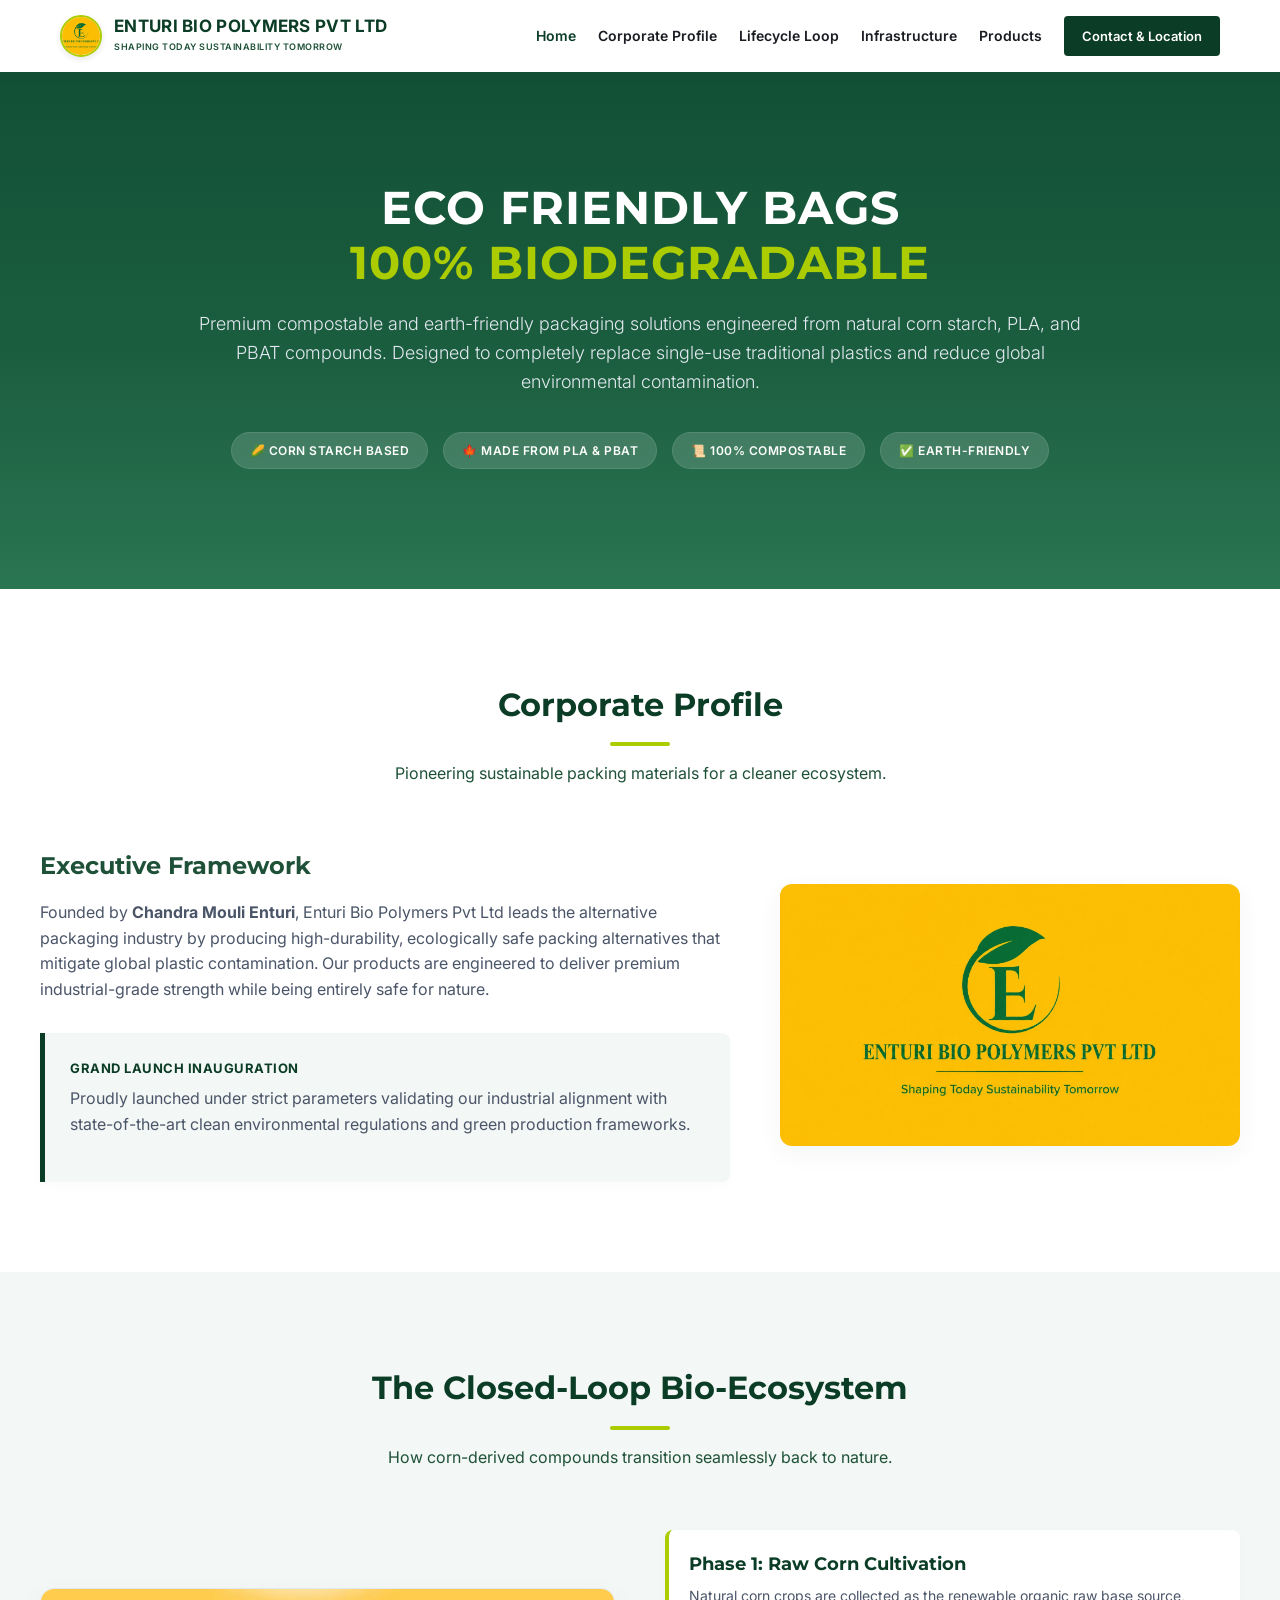
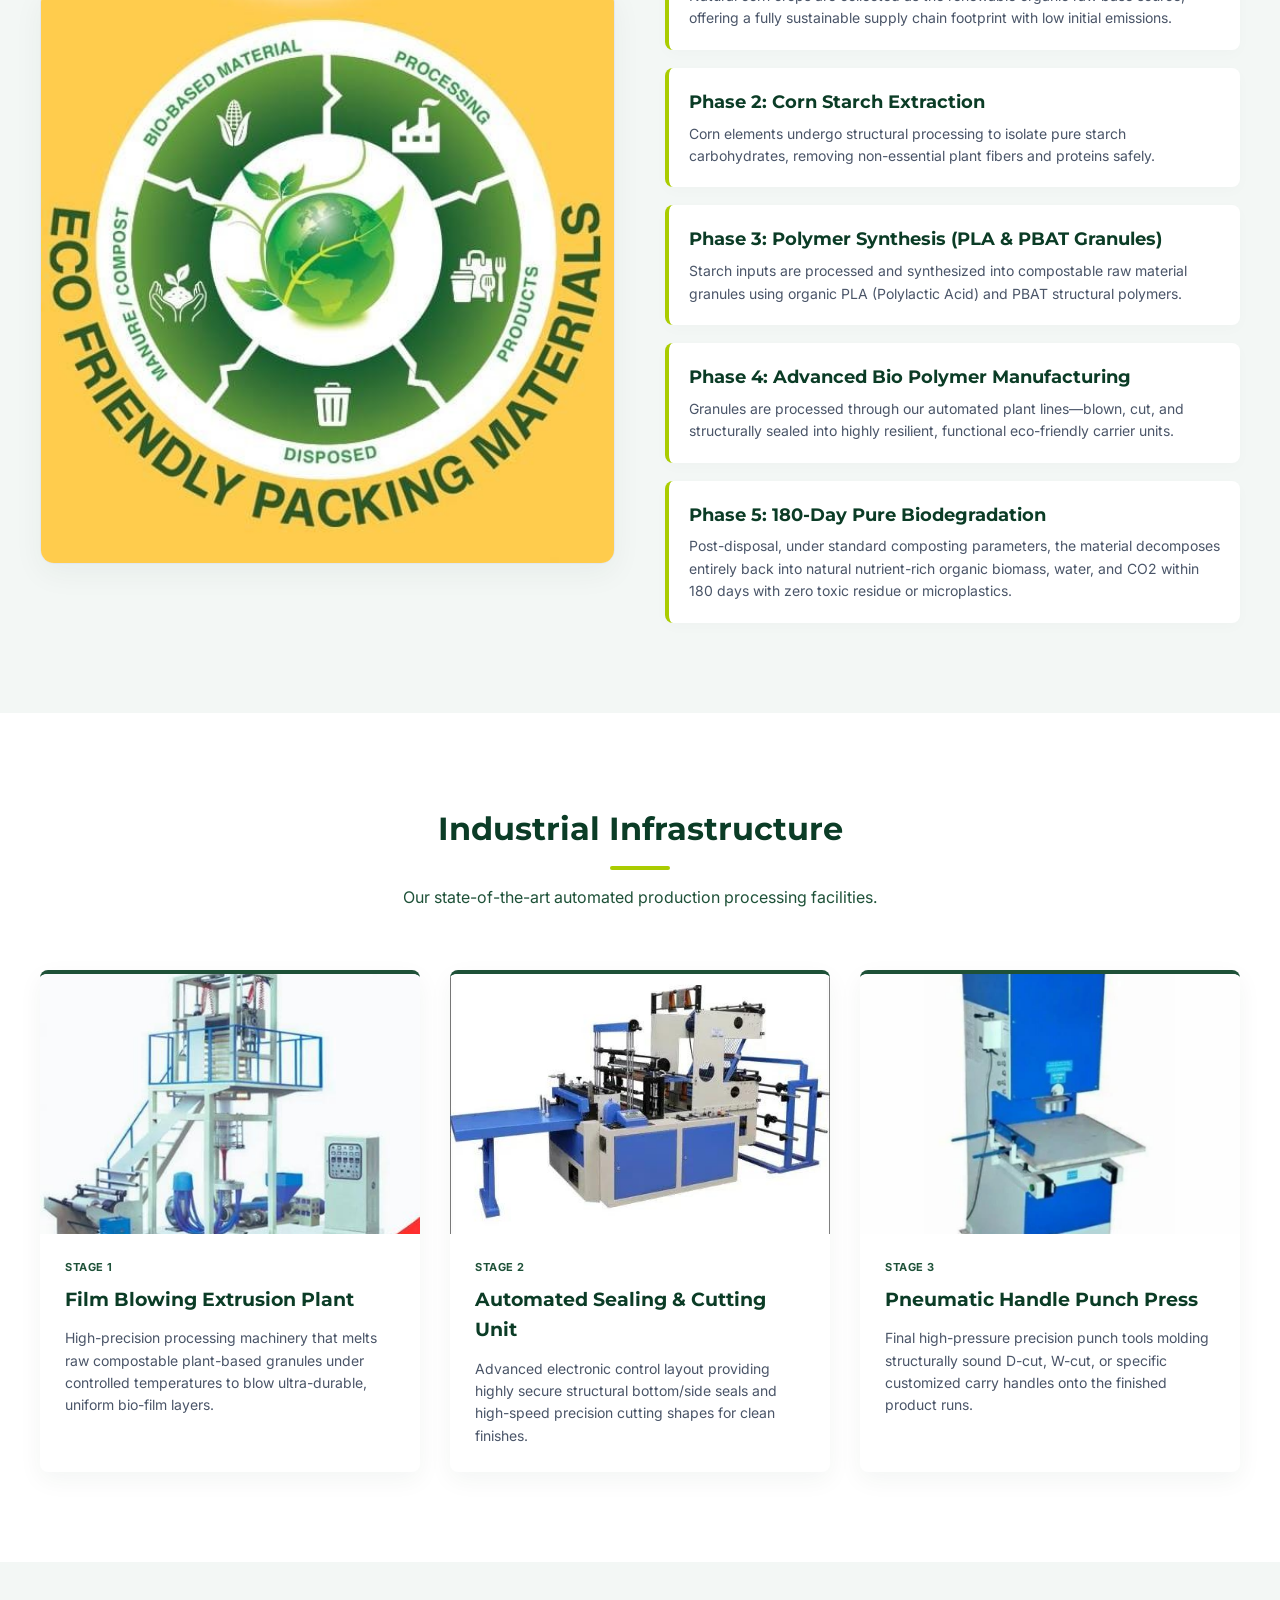
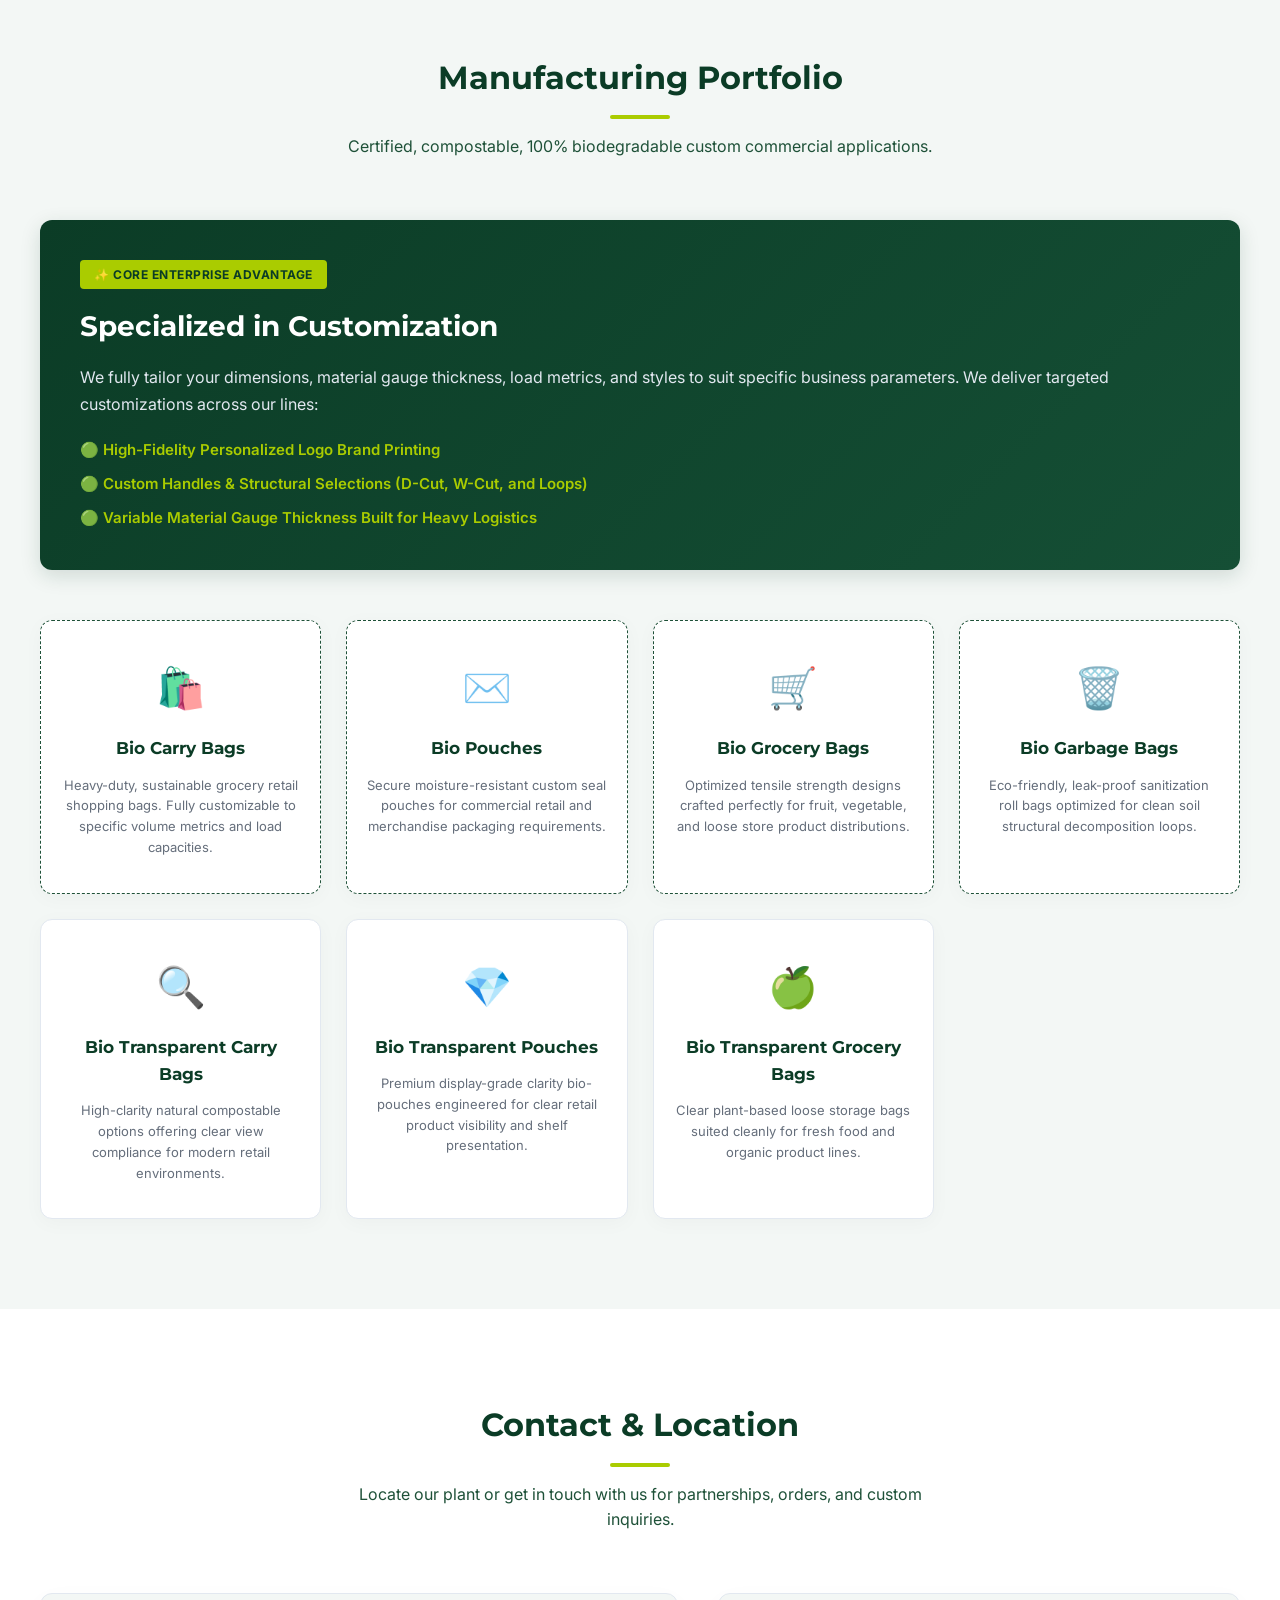
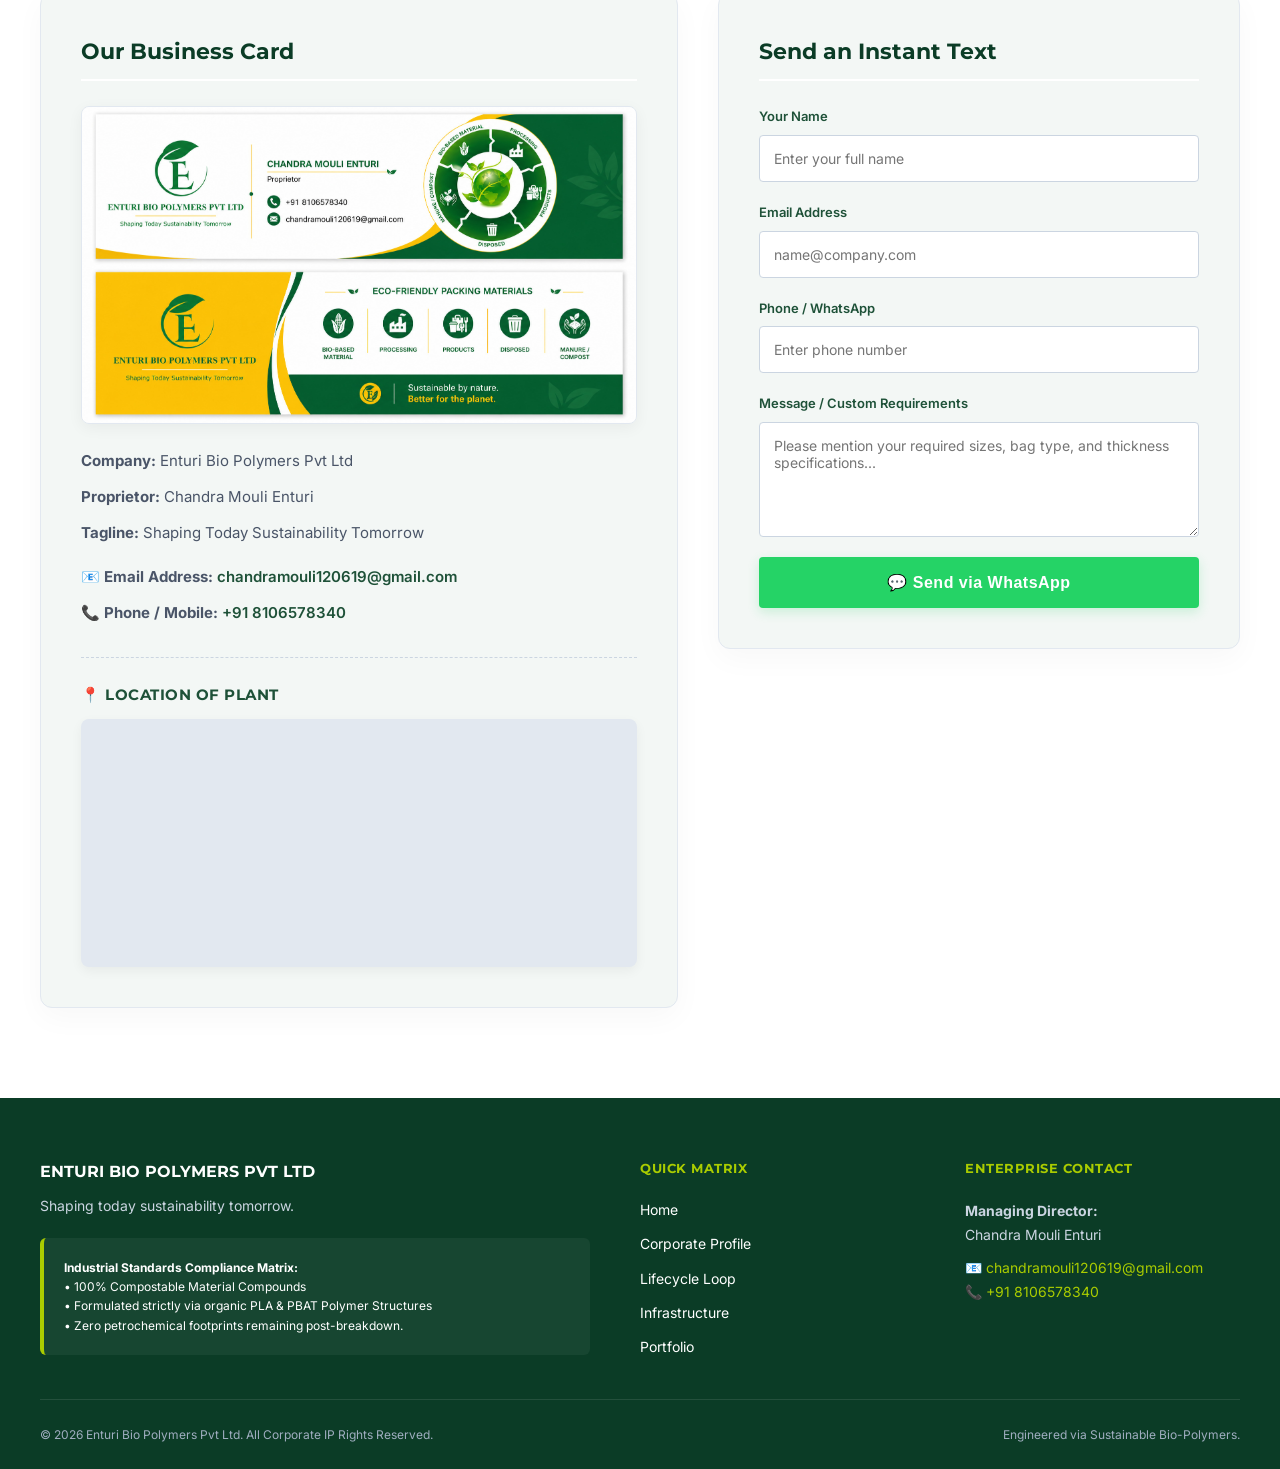
==== commit e4c495bd: "Update index.html" ====
--- a/index.html
+++ b/index.html
@@ -201,13 +201,8 @@
             </div>
             <div class="product-card">
                 <div class="product-icon">🍏</div>
-                <h3>Bio Transparent Grocer Bags</h3>
+                <h3>Bio Transparent Grocery Bags</h3>
                 <p>Clear plant-based loose storage bags suited cleanly for fresh food and organic product lines.</p>
-            </div>
-            <div class="product-card">
-                <div class="product-icon">📦</div>
-                <h3>Eco Packing Materials</h3>
-                <p>Industrial performance grades developed comprehensively to switch enterprise shipments to zero-waste logistics.</p>
             </div>
         </div>
     </section>
@@ -331,4 +326,4 @@
 </script>
 
 </body>
-</html>+</html>
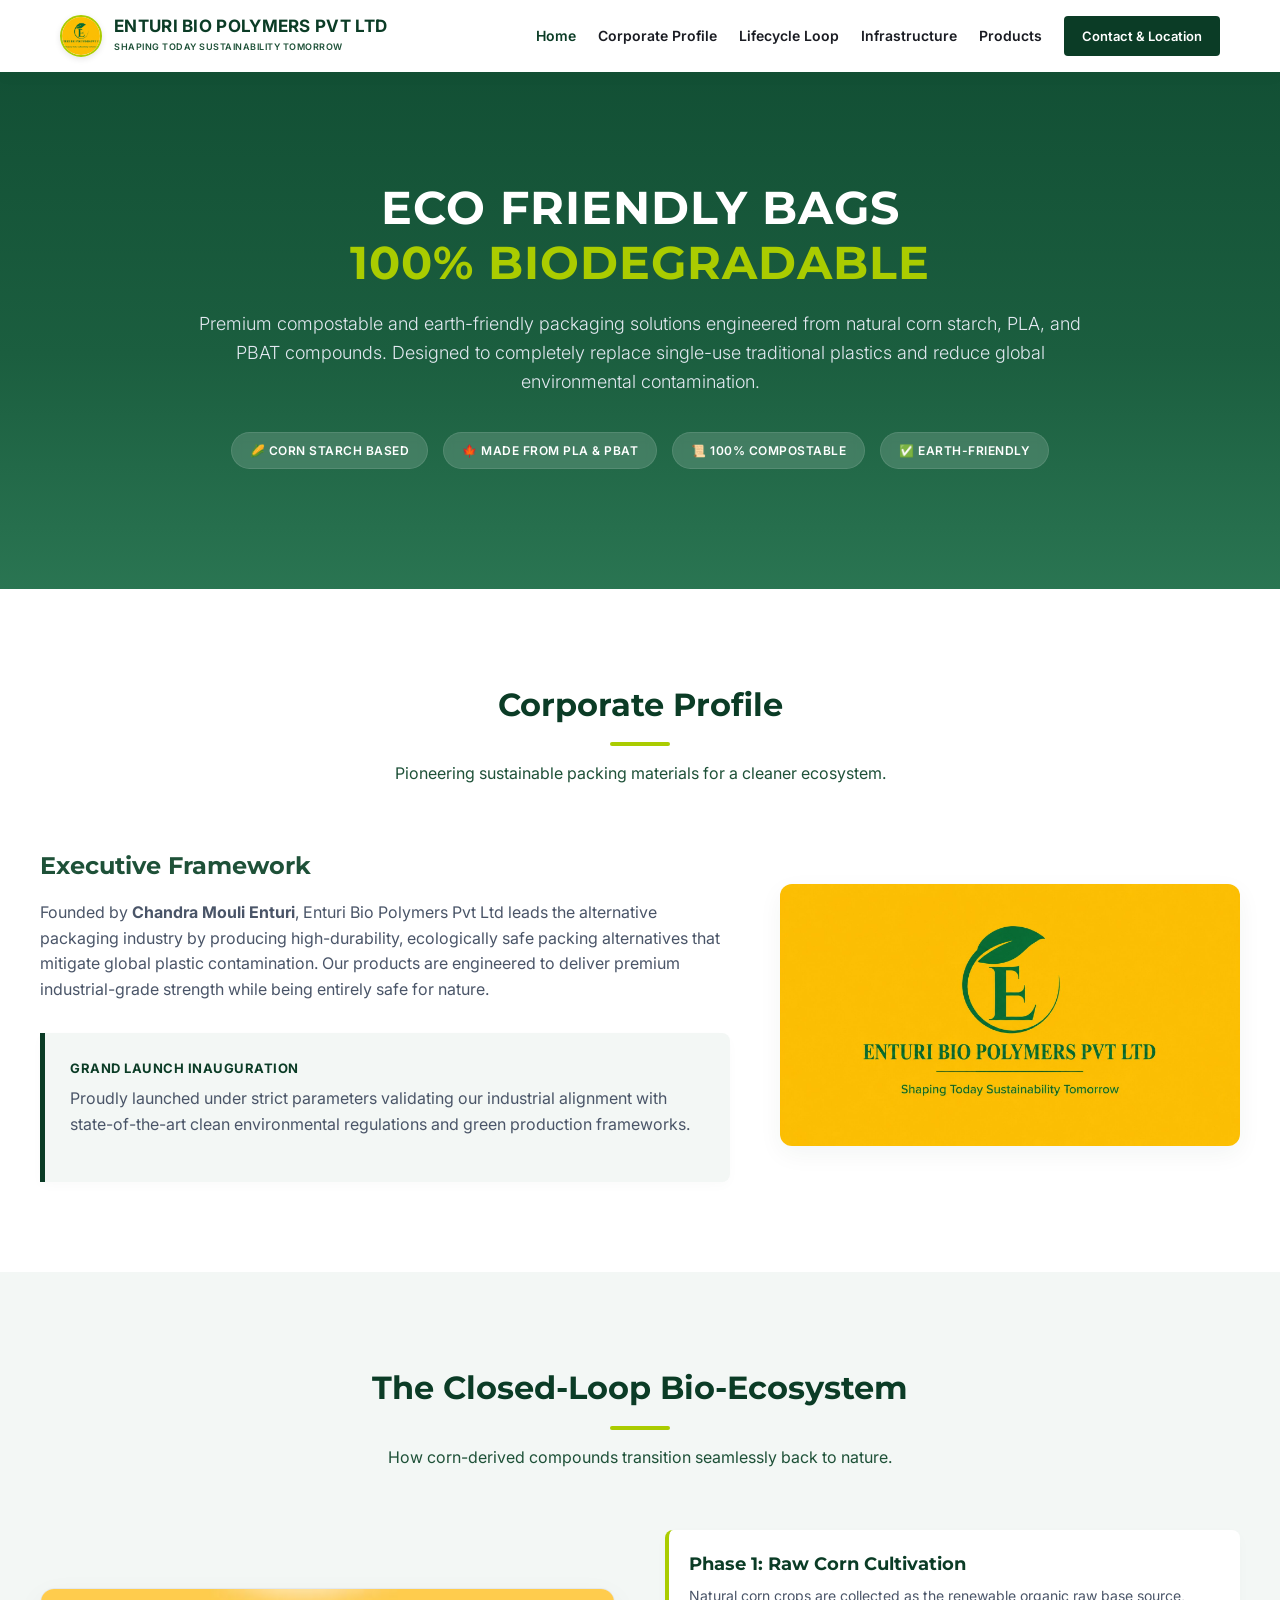
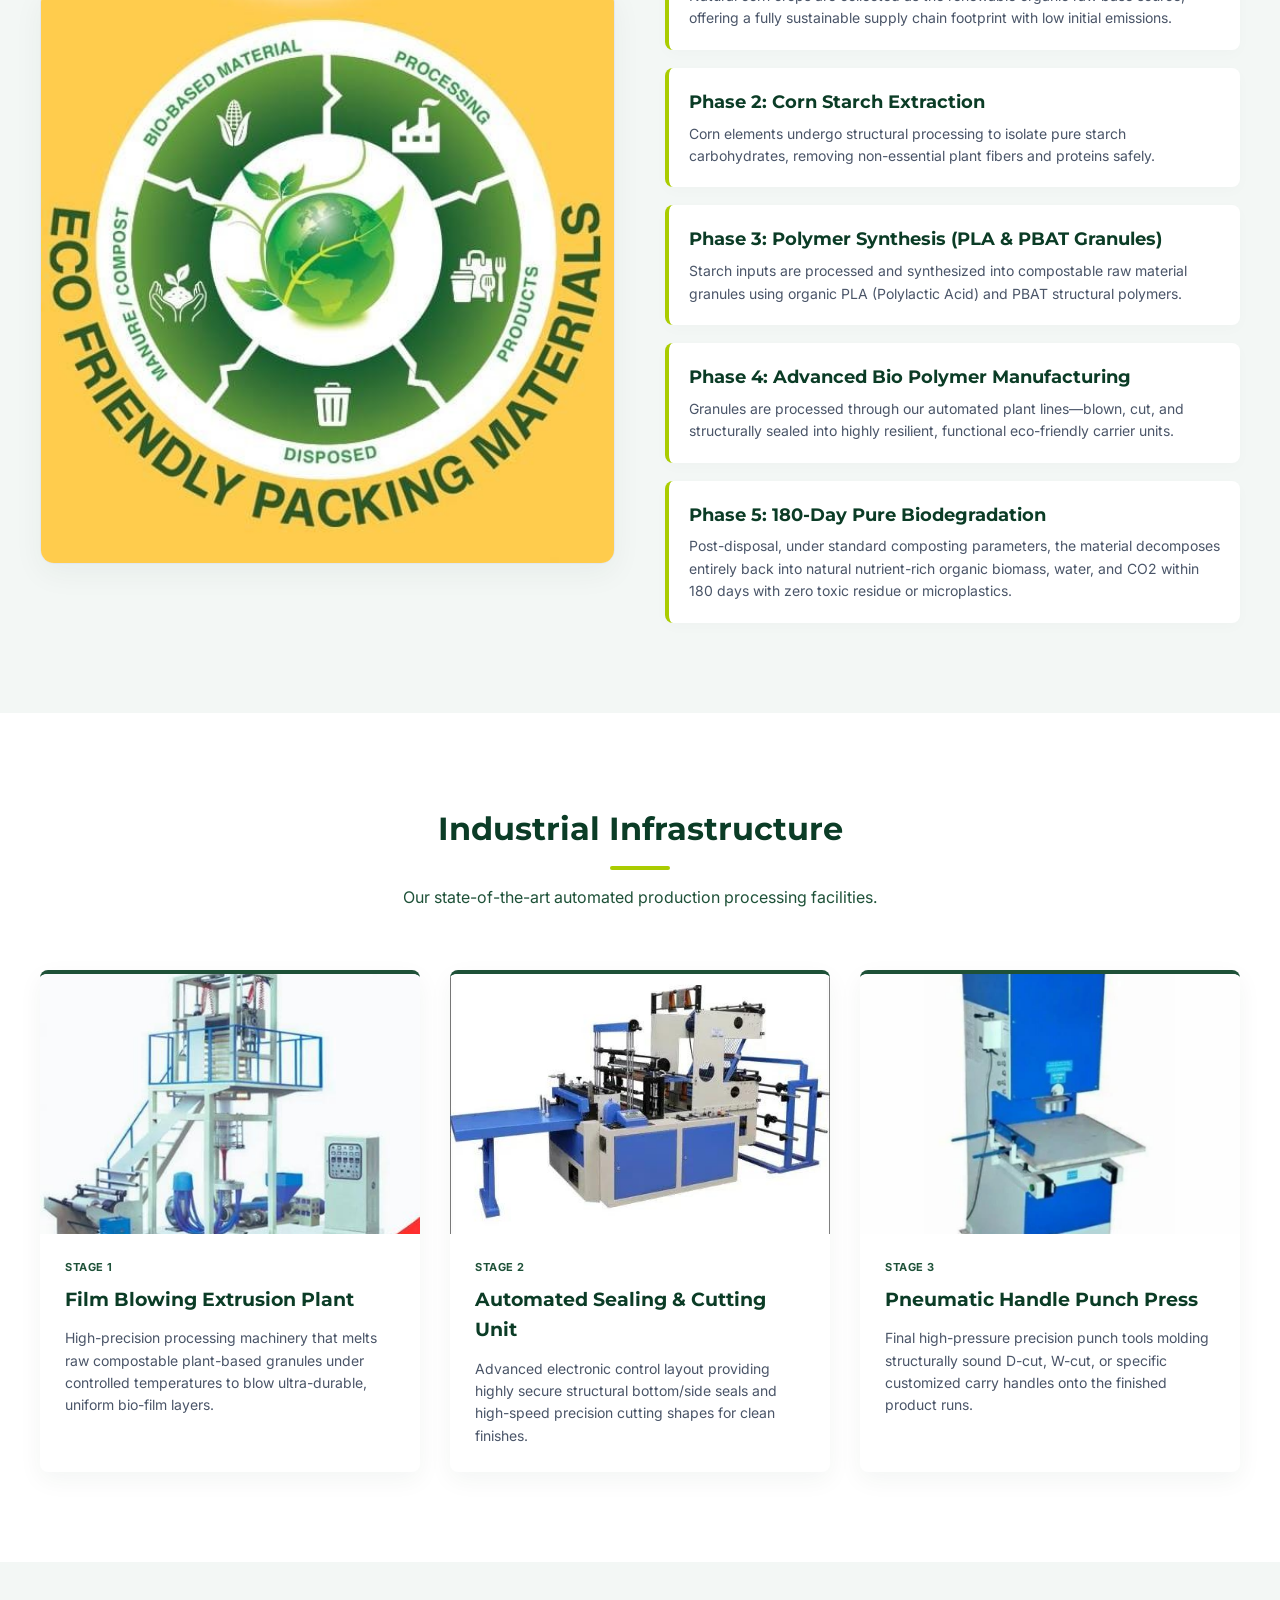
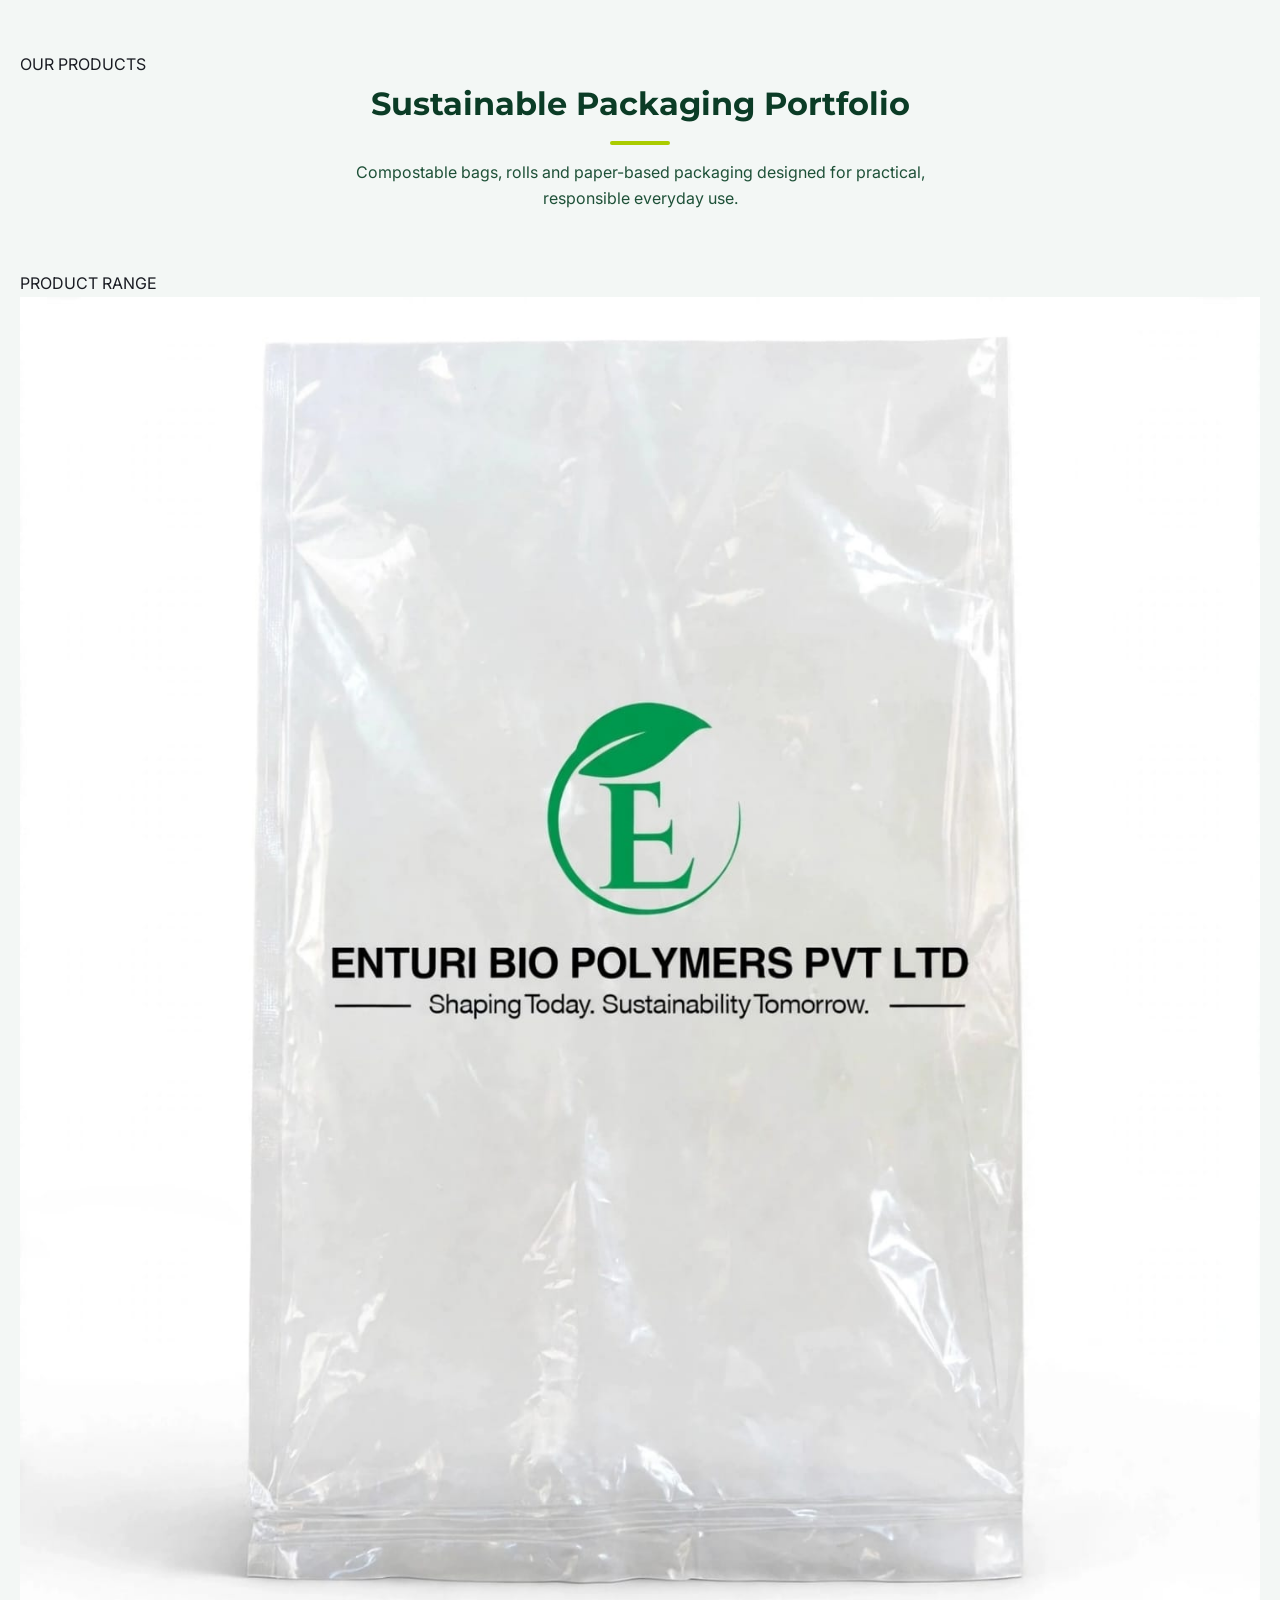
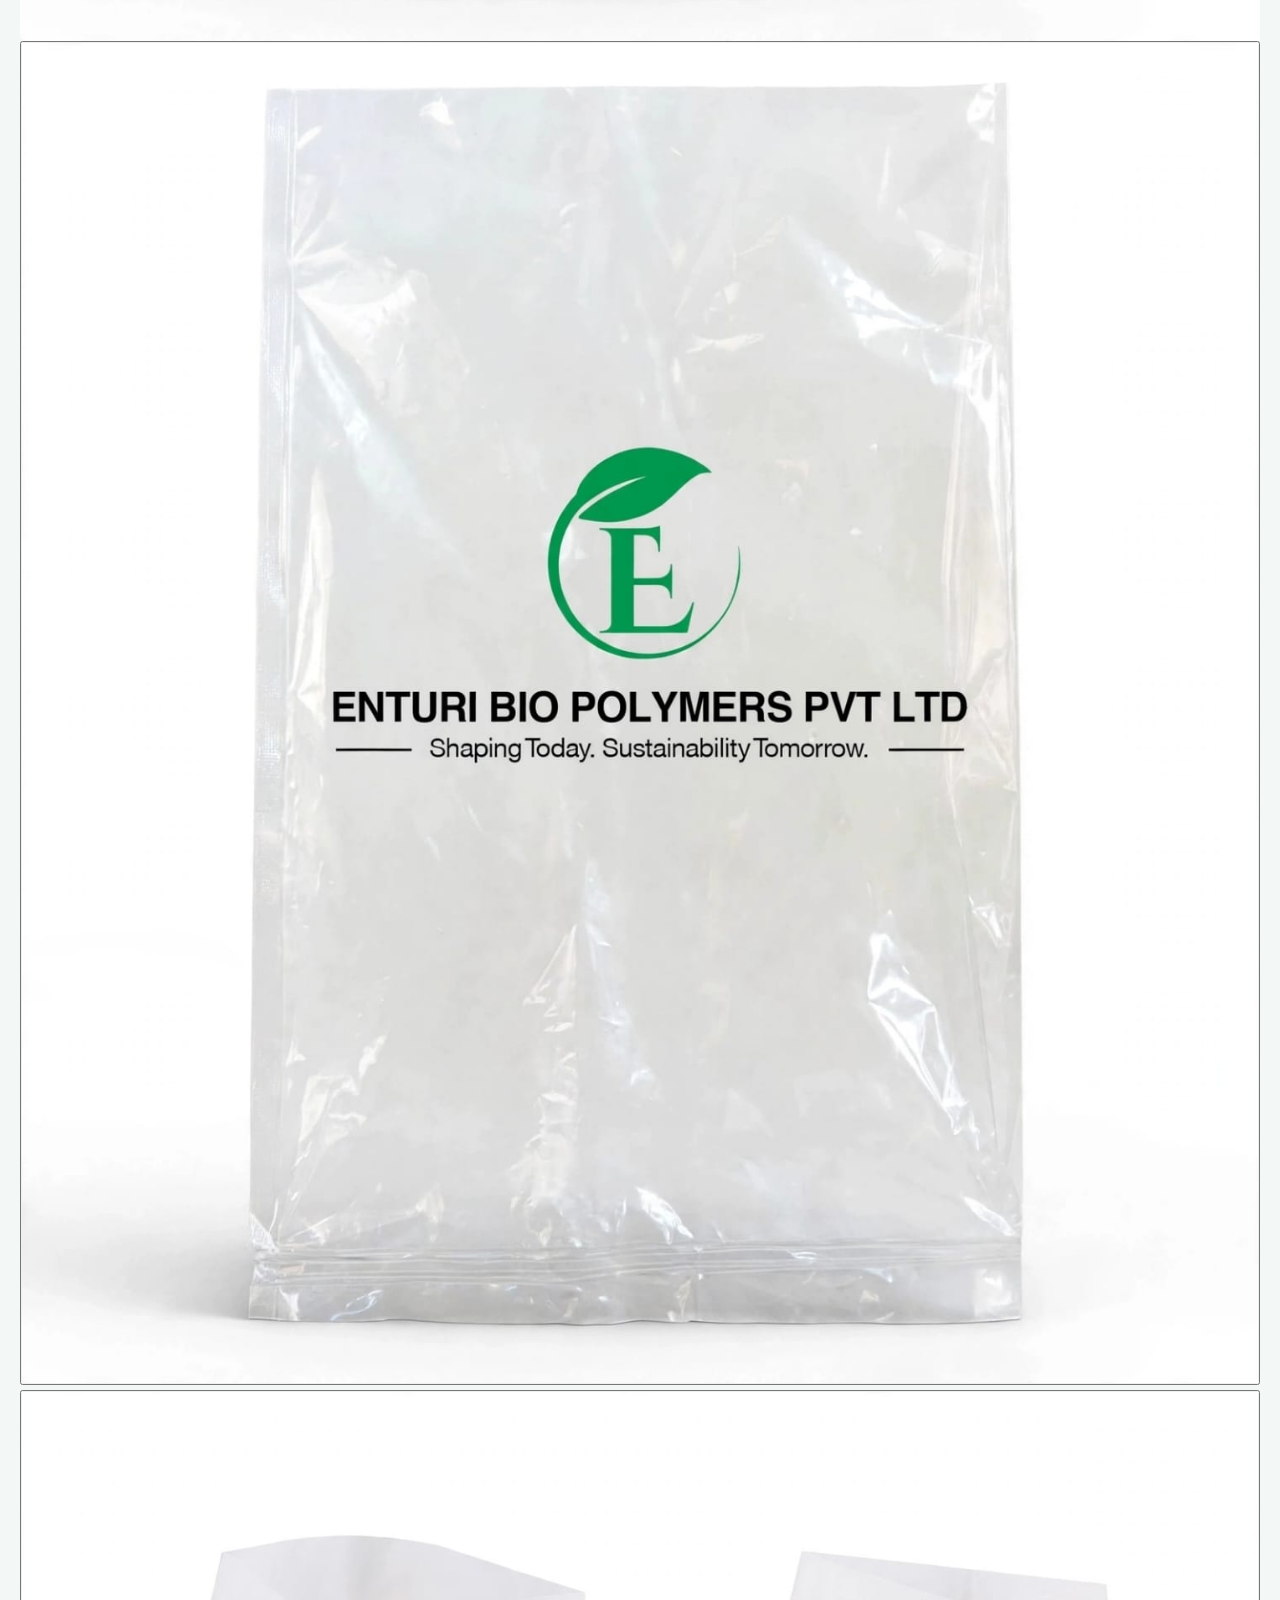
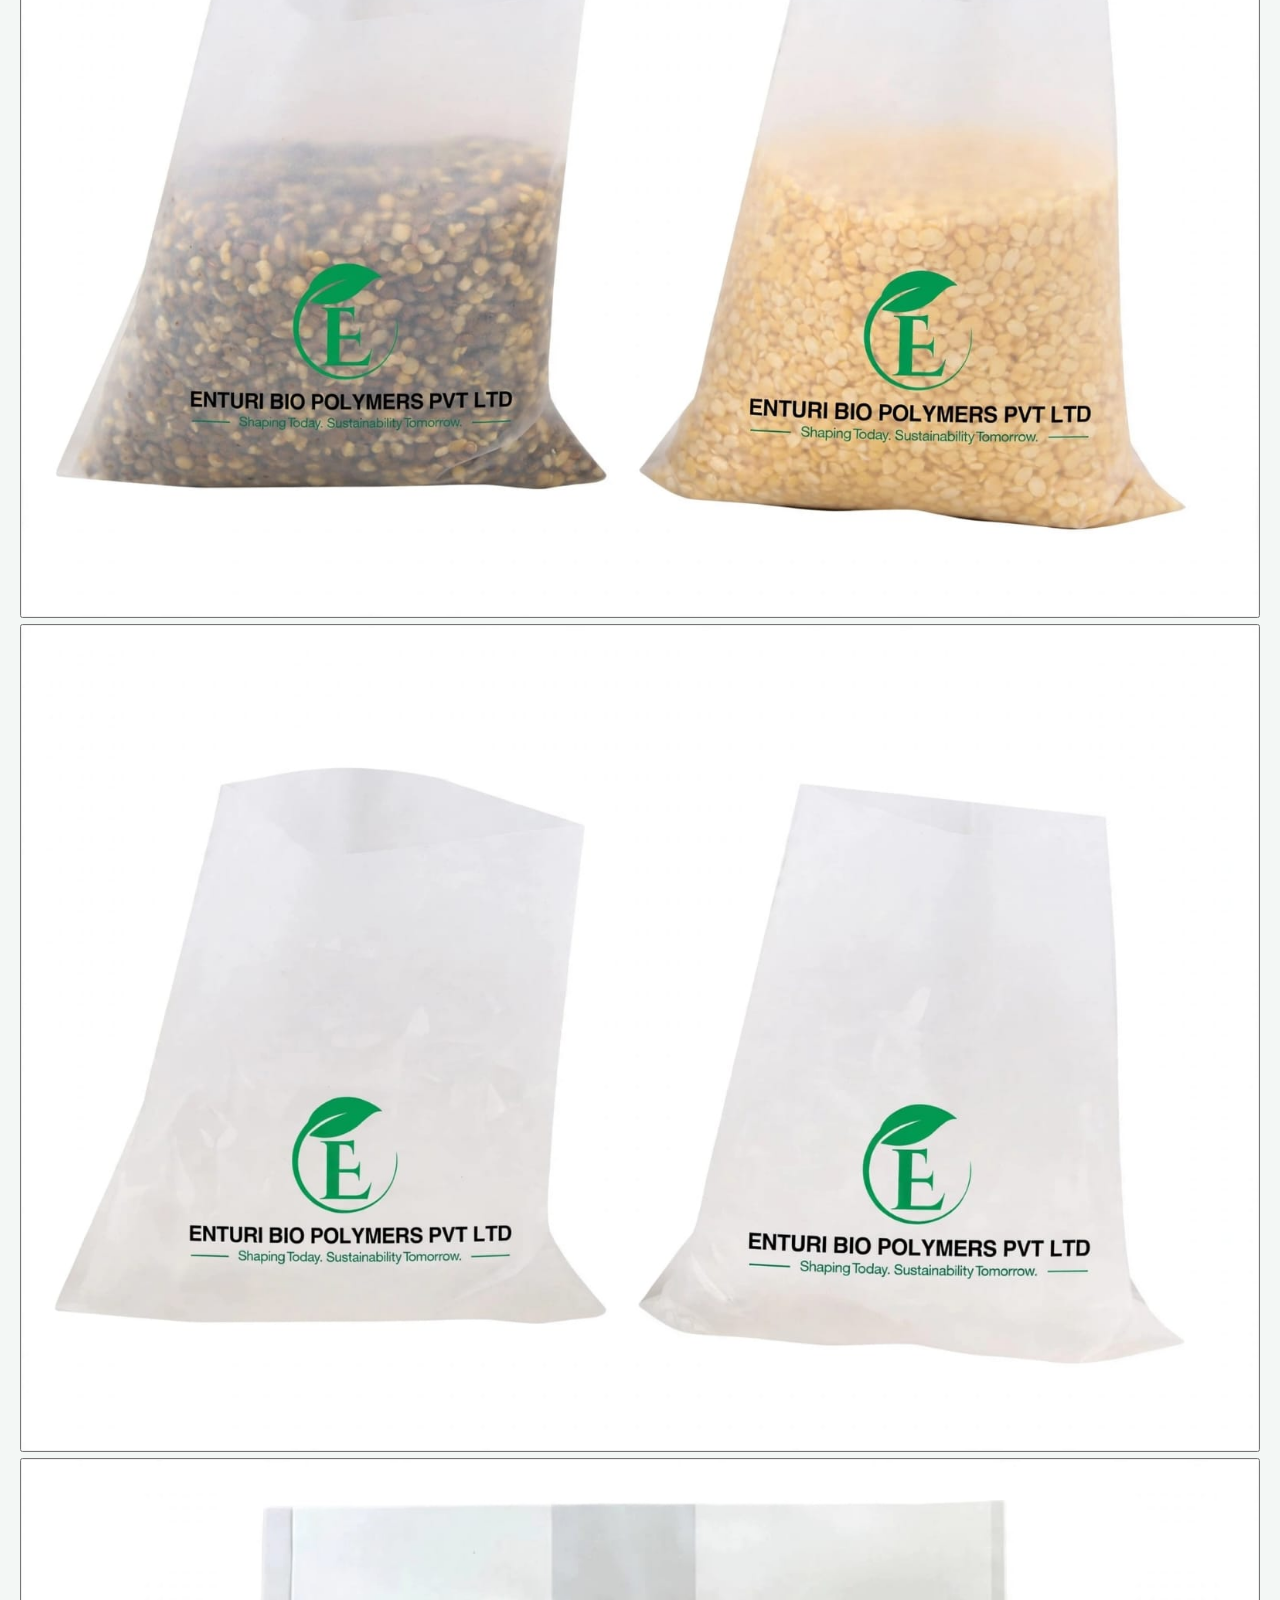
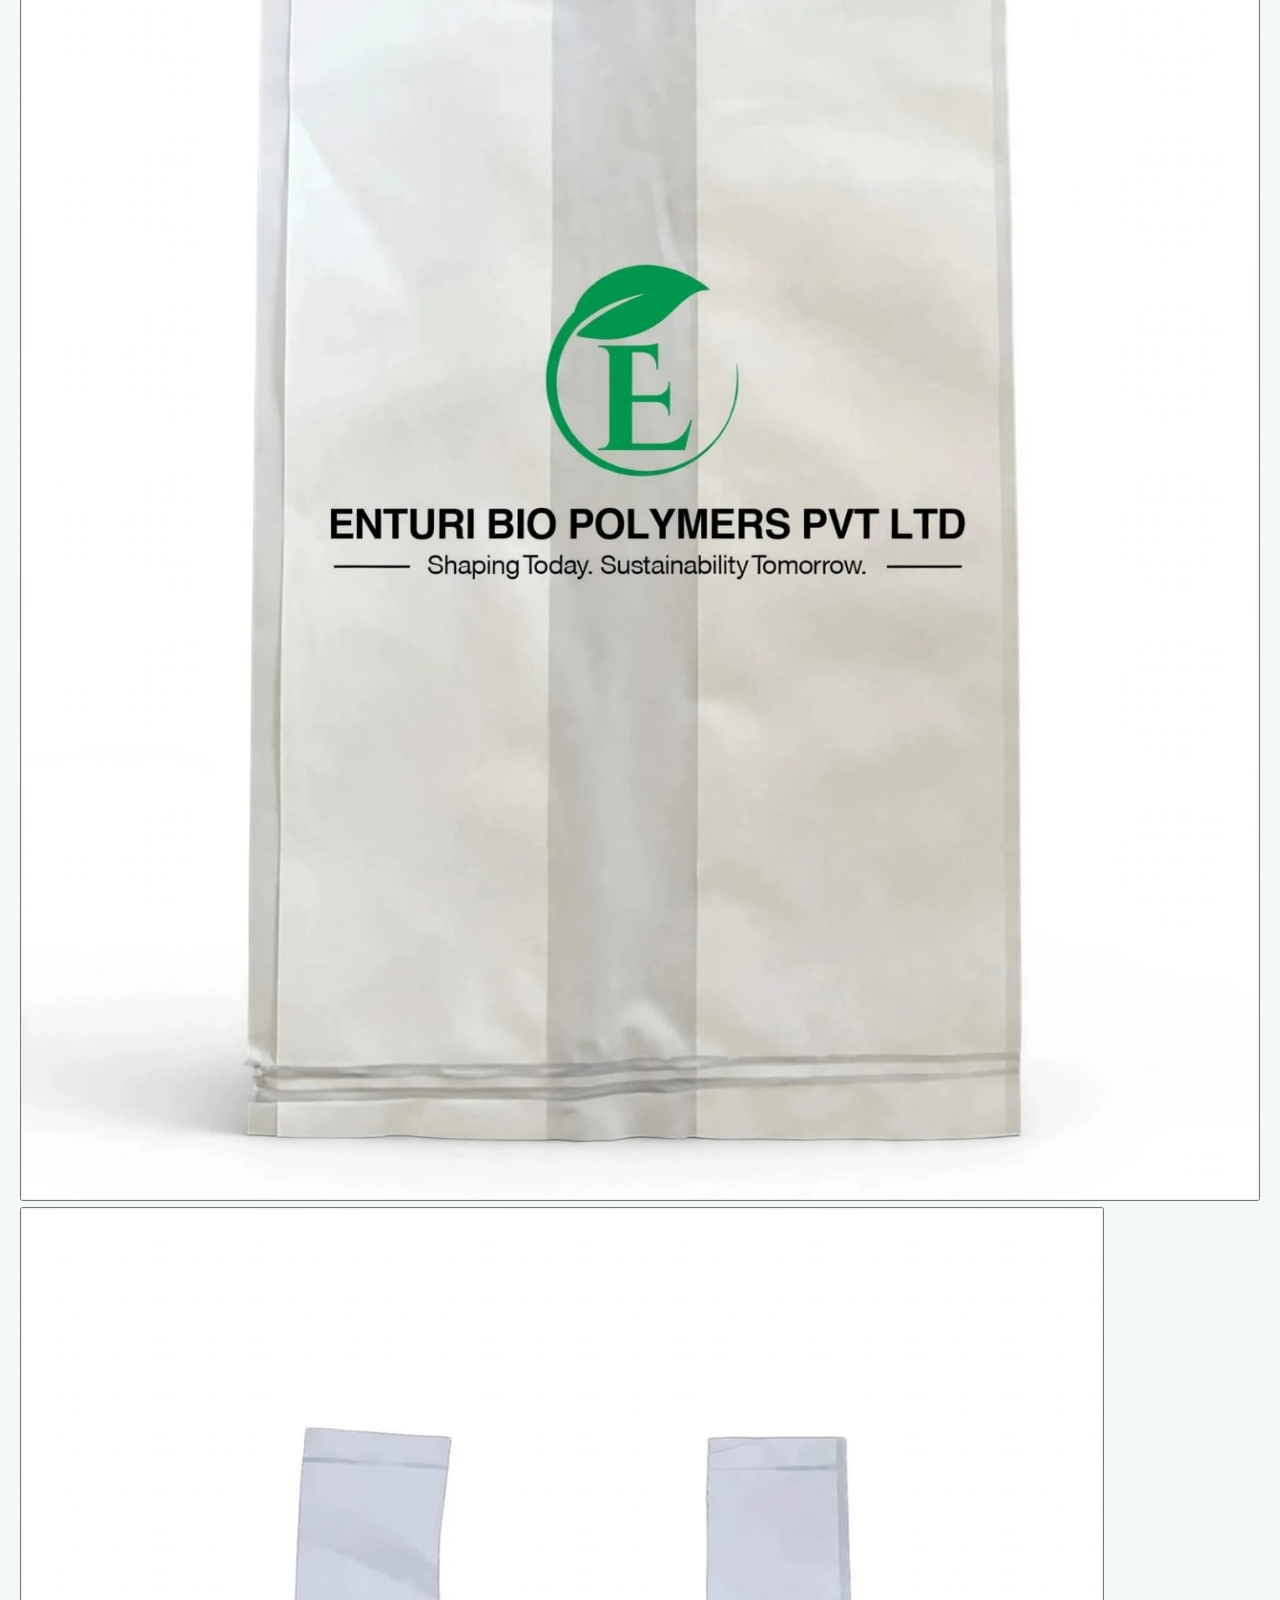
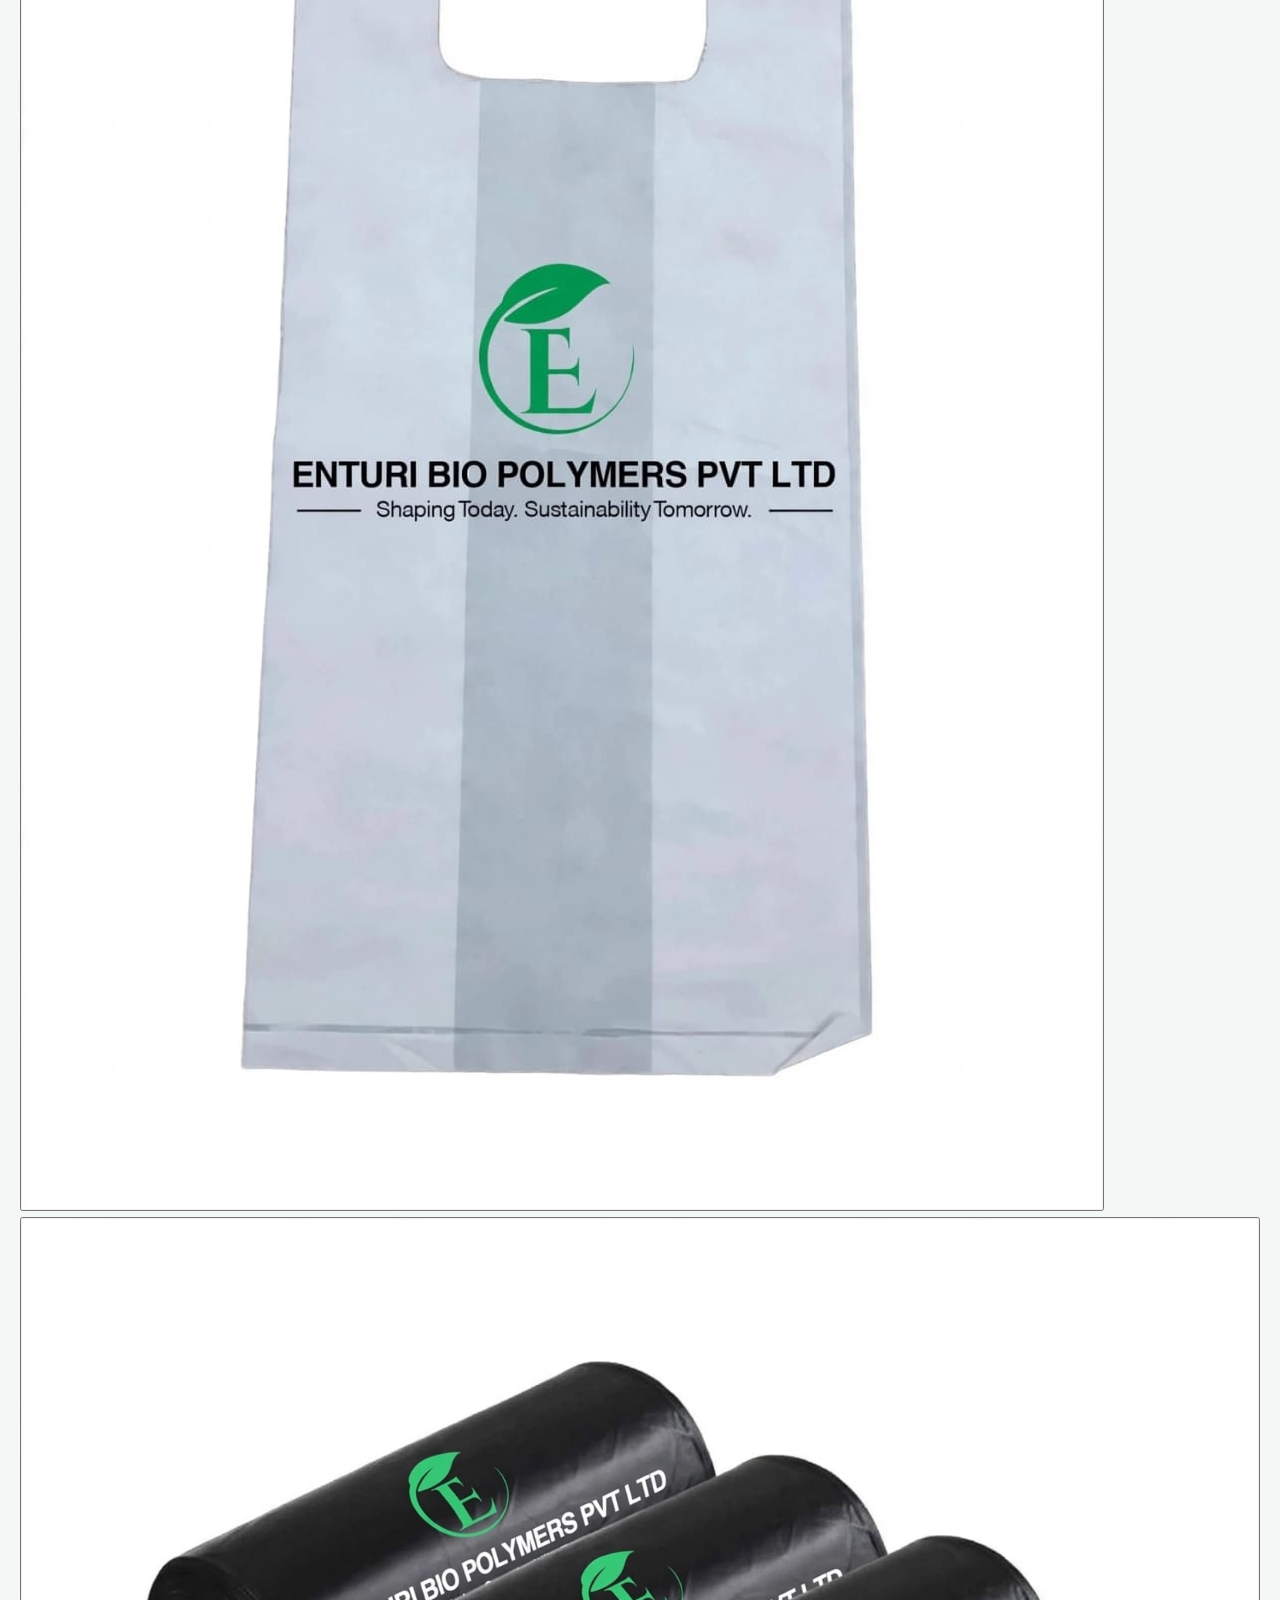
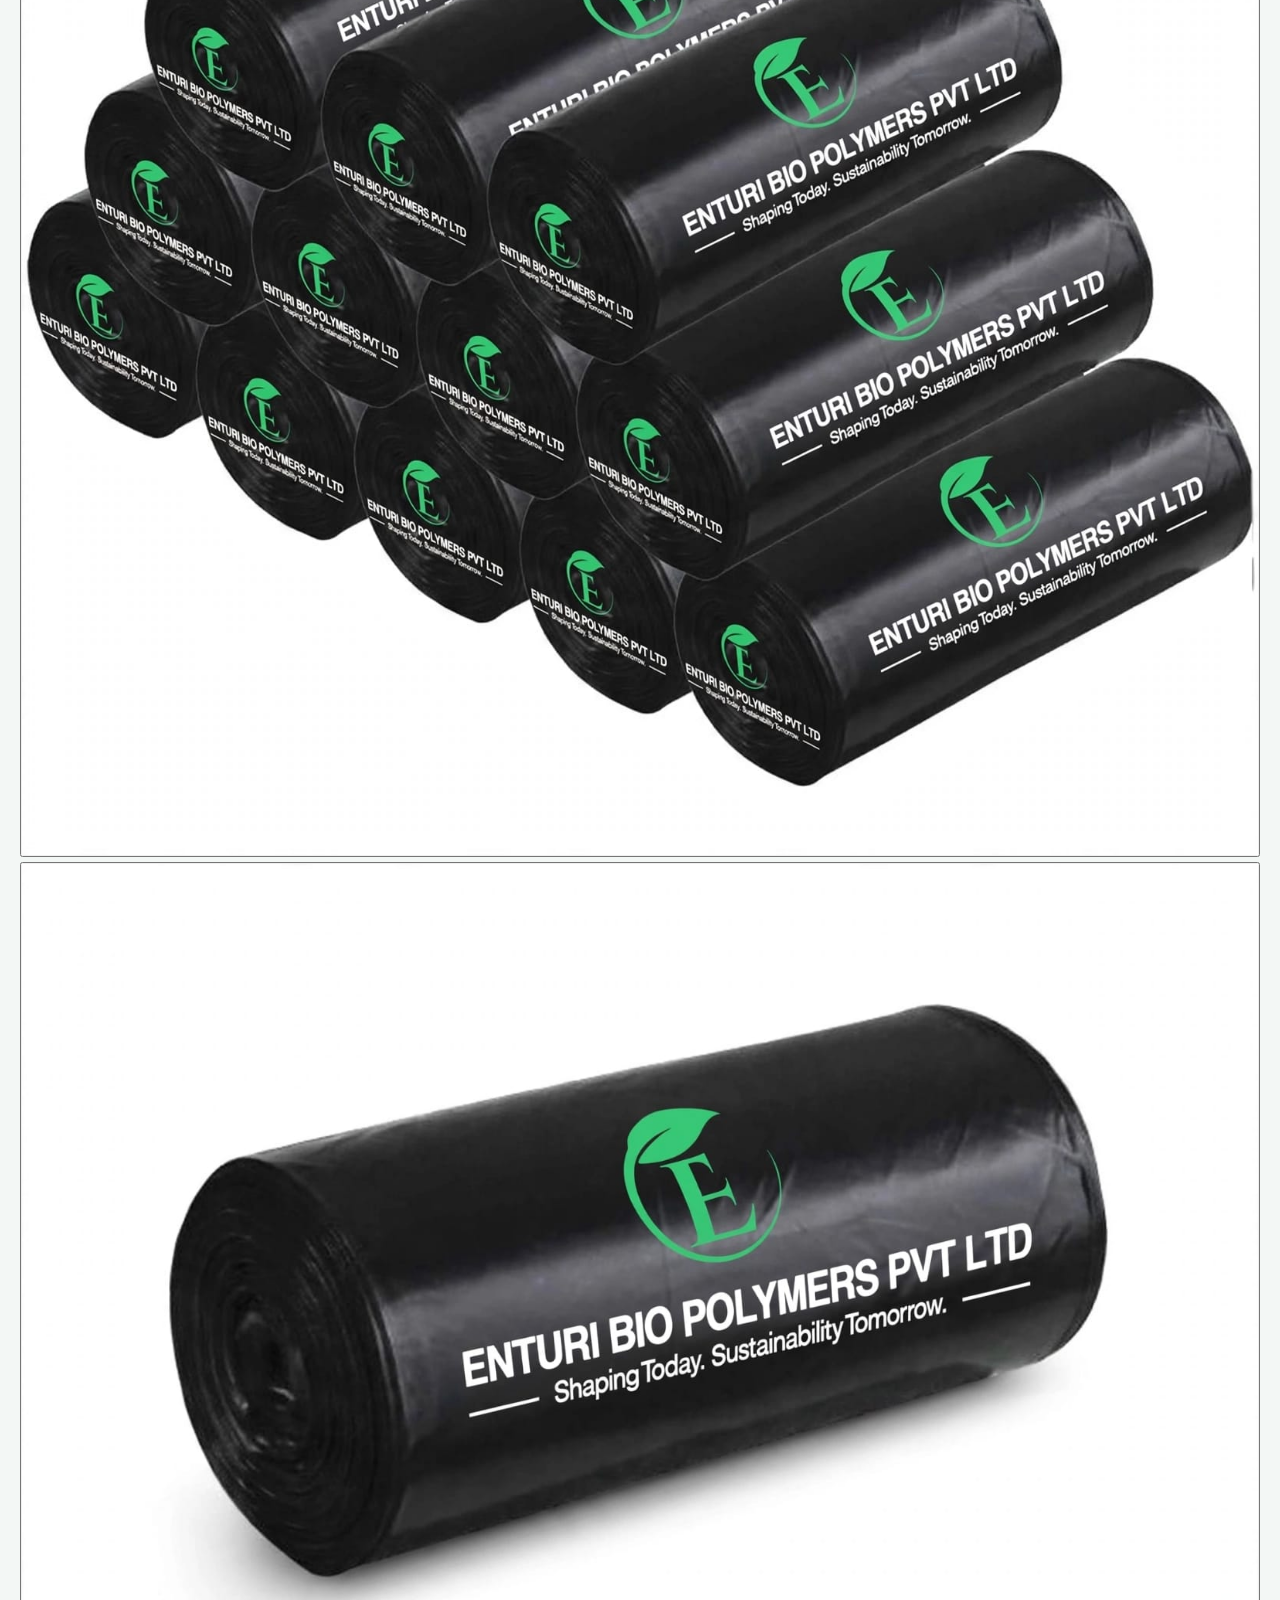
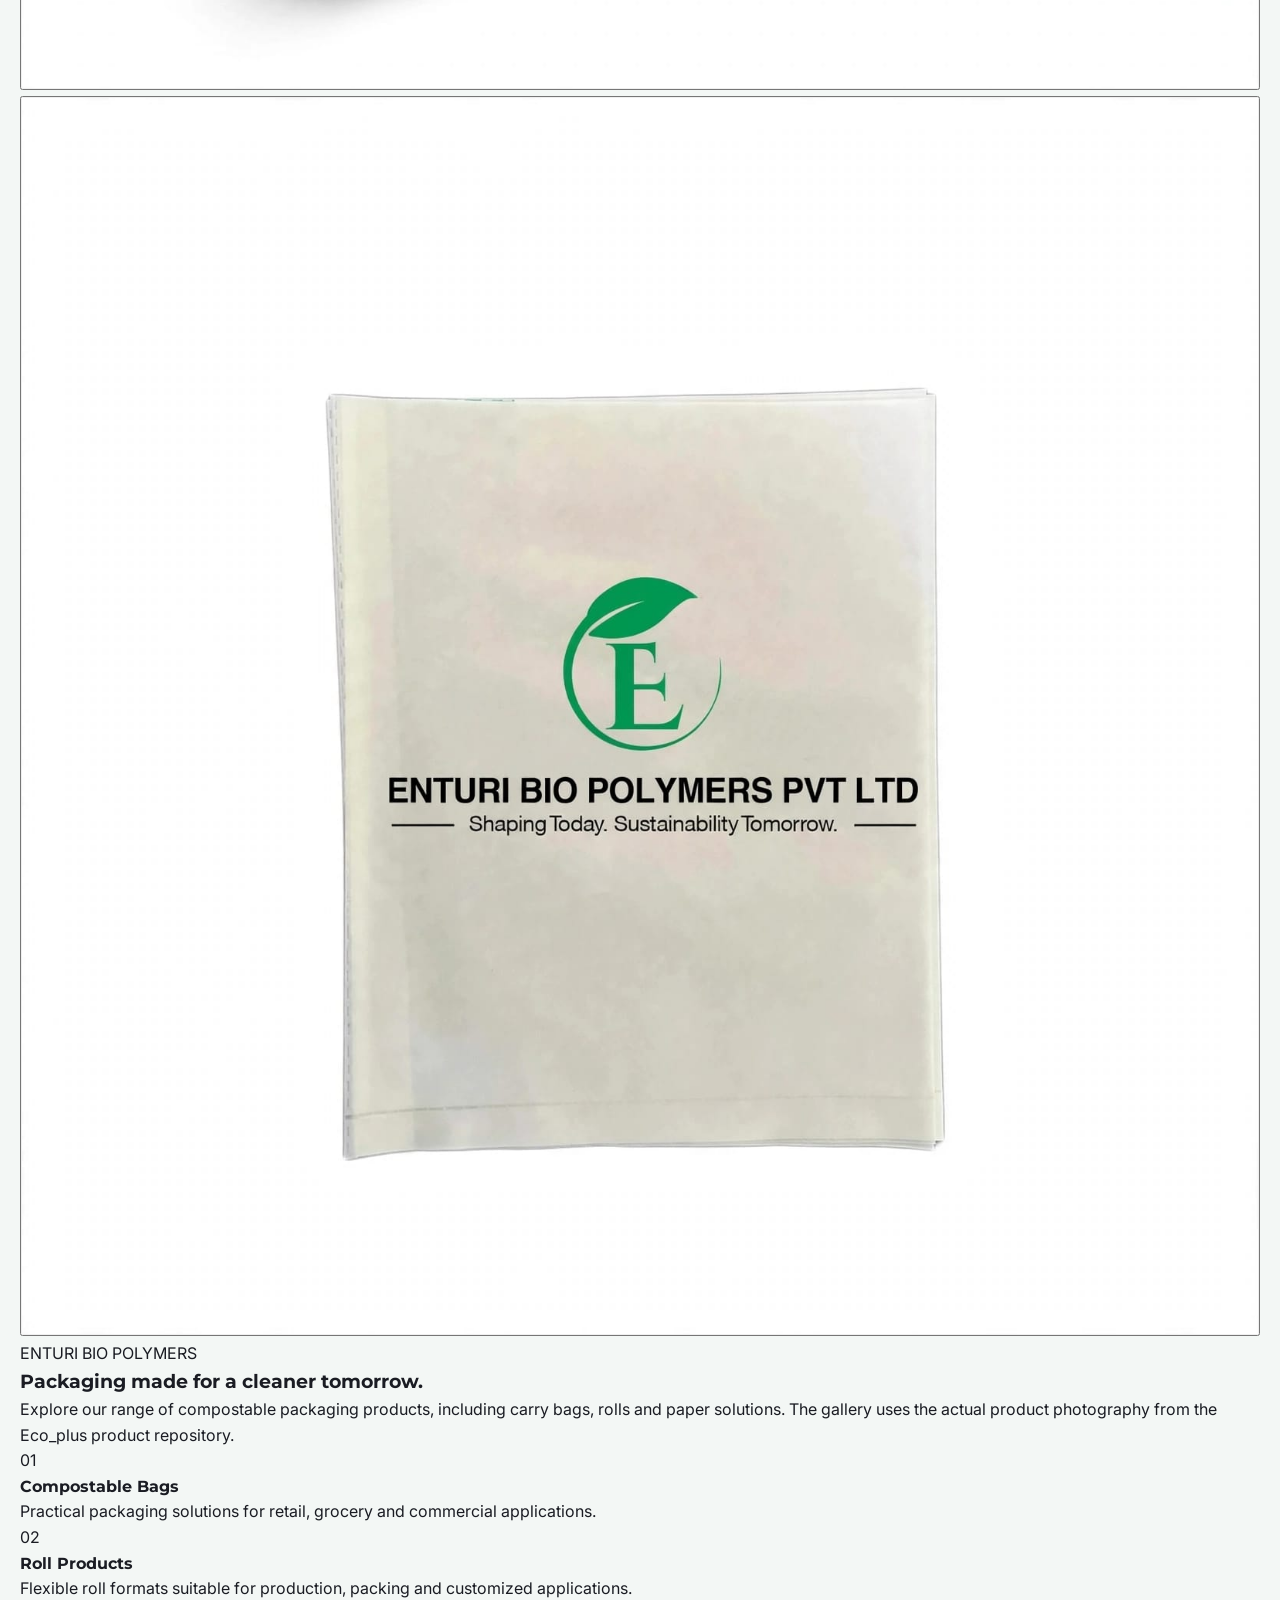
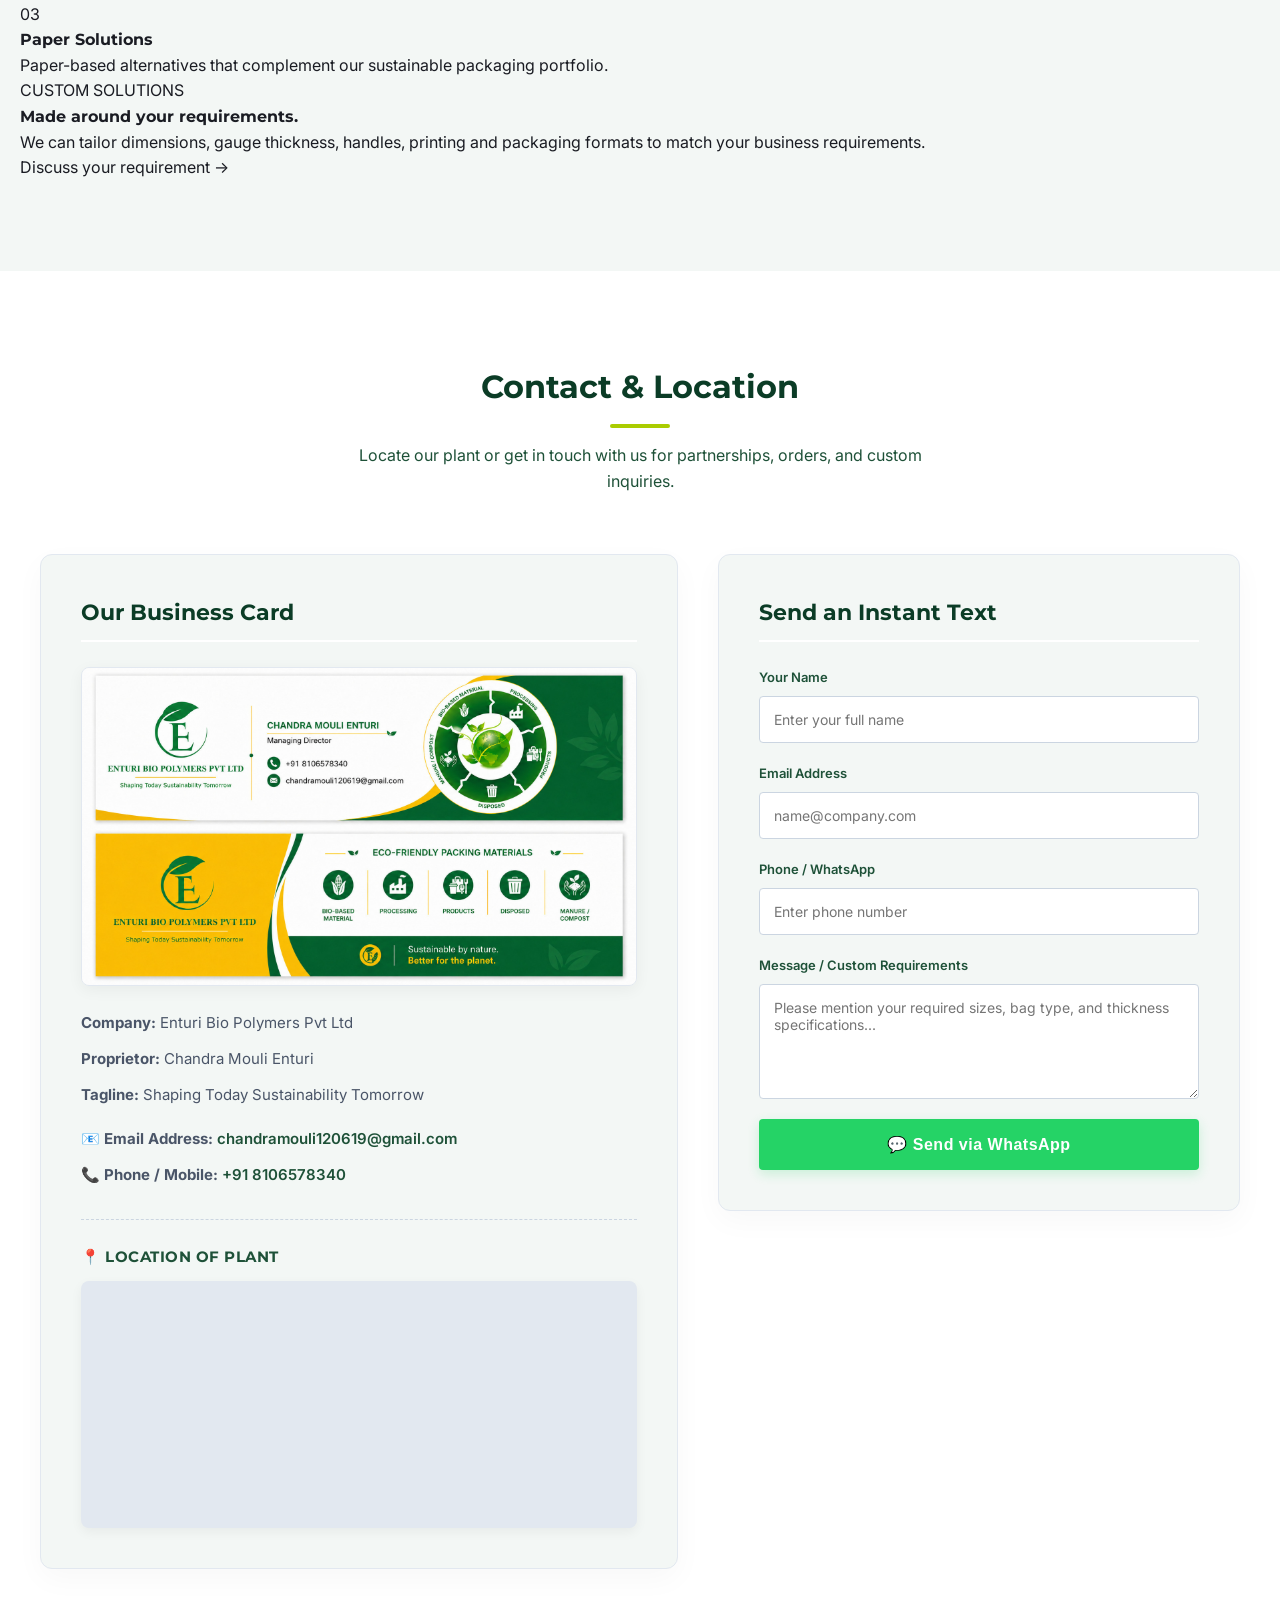
==== commit af156f00: "Update index.html" ====
--- a/index.html
+++ b/index.html
@@ -10,7 +10,7 @@
     <link rel="preconnect" href="https://fonts.gstatic.com" crossorigin>
     <link href="https://fonts.googleapis.com/css2?family=Inter:wght=300;400;600;700&family=Montserrat:wght=400;700&display=swap" rel="stylesheet">
     
-    <link rel="stylesheet" href="style.css?v=1.6">
+    <link rel="stylesheet" href="style.css?v=2.0">
 </head>
 <body>
 
@@ -150,59 +150,127 @@
     </section>
 
     <section id="products" class="products">
-        <h2 class="section-title">Manufacturing Portfolio</h2>
-        <div class="section-subtitle">Certified, compostable, 100% biodegradable custom commercial applications.</div>
-        
-        <div class="customization-banner">
-            <div class="customization-text">
-                <div class="banner-badge">✨ Core Enterprise Advantage</div>
-                <h3>Specialized in Customization</h3>
-                <p>
-                    We fully tailor your dimensions, material gauge thickness, load metrics, and styles to suit specific business parameters. We deliver targeted customizations across our lines:
+        <div class="products-heading">
+            <span class="eyebrow">OUR PRODUCTS</span>
+            <h2 class="section-title">Sustainable Packaging Portfolio</h2>
+            <div class="section-subtitle">
+                Compostable bags, rolls and paper-based packaging designed for practical,
+                responsible everyday use.
+            </div>
+        </div>
+
+        <div class="product-showroom">
+            <div class="product-gallery-panel">
+                <div class="product-featured">
+                    <span class="product-photo-label">PRODUCT RANGE</span>
+                    <img id="featuredProduct"
+                         src="cover.jpeg"
+                         alt="Enturi Bio Polymers compostable packaging product">
+                </div>
+
+                <div class="product-image-column" aria-label="Product images">
+                    <button class="product-thumb active" type="button"
+                            data-image="cover.jpeg"
+                            data-alt="Compostable carry bag product"
+                            aria-label="Show cover product image">
+                        <img src="cover.jpeg" alt="">
+                    </button>
+
+                    <button class="product-thumb" type="button"
+                            data-image="cover2.jpeg"
+                            data-alt="Compostable packaging product"
+                            aria-label="Show cover 2 product image">
+                        <img src="cover2.jpeg" alt="">
+                    </button>
+
+                    <button class="product-thumb" type="button"
+                            data-image="cover3.jpeg"
+                            data-alt="Compostable packaging product"
+                            aria-label="Show cover 3 product image">
+                        <img src="cover3.jpeg" alt="">
+                    </button>
+
+                    <button class="product-thumb" type="button"
+                            data-image="cover4.jpeg"
+                            data-alt="Compostable packaging product"
+                            aria-label="Show cover 4 product image">
+                        <img src="cover4.jpeg" alt="">
+                    </button>
+
+                    <button class="product-thumb" type="button"
+                            data-image="cover5.jpeg"
+                            data-alt="Compostable packaging product"
+                            aria-label="Show cover 5 product image">
+                        <img src="cover5.jpeg" alt="">
+                    </button>
+
+                    <button class="product-thumb" type="button"
+                            data-image="roll2.jpeg"
+                            data-alt="Compostable roll product"
+                            aria-label="Show roll product image">
+                        <img src="roll2.jpeg" alt="">
+                    </button>
+
+                    <button class="product-thumb" type="button"
+                            data-image="paper roll.jpeg"
+                            data-alt="Paper roll product"
+                            aria-label="Show paper roll product image">
+                        <img src="paper roll.jpeg" alt="">
+                    </button>
+
+                    <button class="product-thumb" type="button"
+                            data-image="paper.jpeg"
+                            data-alt="Compostable paper product"
+                            aria-label="Show paper product image">
+                        <img src="paper.jpeg" alt="">
+                    </button>
+                </div>
+            </div>
+
+            <div class="product-showroom-content">
+                <span class="product-kicker">ENTURI BIO POLYMERS</span>
+                <h3>Packaging made for a cleaner tomorrow.</h3>
+                <p class="product-intro">
+                    Explore our range of compostable packaging products, including carry
+                    bags, rolls and paper solutions. The gallery uses the actual product
+                    photography from the Eco_plus product repository.
                 </p>
-                <ul class="customization-list">
-                    <li>🟢 High-Fidelity Personalized Logo Brand Printing</li>
-                    <li>🟢 Custom Handles & Structural Selections (D-Cut, W-Cut, and Loops)</li>
-                    <li>🟢 Variable Material Gauge Thickness Built for Heavy Logistics</li>
-                </ul>
-            </div>
-        </div>
-
-        <div class="product-grid">
-            <div class="product-card main-focus">
-                <div class="product-icon">🛍️</div>
-                <h3>Bio Carry Bags</h3>
-                <p>Heavy-duty, sustainable grocery retail shopping bags. Fully customizable to specific volume metrics and load capacities.</p>
-            </div>
-            <div class="product-card main-focus">
-                <div class="product-icon">✉️</div>
-                <h3>Bio Pouches</h3>
-                <p>Secure moisture-resistant custom seal pouches for commercial retail and merchandise packaging requirements.</p>
-            </div>
-            <div class="product-card main-focus">
-                <div class="product-icon">🛒</div>
-                <h3>Bio Grocery Bags</h3>
-                <p>Optimized tensile strength designs crafted perfectly for fruit, vegetable, and loose store product distributions.</p>
-            </div>
-            <div class="product-card main-focus">
-                <div class="product-icon">🗑️</div>
-                <h3>Bio Garbage Bags</h3>
-                <p>Eco-friendly, leak-proof sanitization roll bags optimized for clean soil structural decomposition loops.</p>
-            </div>
-            <div class="product-card">
-                <div class="product-icon">🔍</div>
-                <h3>Bio Transparent Carry Bags</h3>
-                <p>High-clarity natural compostable options offering clear view compliance for modern retail environments.</p>
-            </div>
-            <div class="product-card">
-                <div class="product-icon">💎</div>
-                <h3>Bio Transparent Pouches</h3>
-                <p>Premium display-grade clarity bio-pouches engineered for clear retail product visibility and shelf presentation.</p>
-            </div>
-            <div class="product-card">
-                <div class="product-icon">🍏</div>
-                <h3>Bio Transparent Grocery Bags</h3>
-                <p>Clear plant-based loose storage bags suited cleanly for fresh food and organic product lines.</p>
+
+                <div class="product-feature-list">
+                    <div class="product-feature">
+                        <span class="feature-number">01</span>
+                        <div>
+                            <h4>Compostable Bags</h4>
+                            <p>Practical packaging solutions for retail, grocery and commercial applications.</p>
+                        </div>
+                    </div>
+
+                    <div class="product-feature">
+                        <span class="feature-number">02</span>
+                        <div>
+                            <h4>Roll Products</h4>
+                            <p>Flexible roll formats suitable for production, packing and customized applications.</p>
+                        </div>
+                    </div>
+
+                    <div class="product-feature">
+                        <span class="feature-number">03</span>
+                        <div>
+                            <h4>Paper Solutions</h4>
+                            <p>Paper-based alternatives that complement our sustainable packaging portfolio.</p>
+                        </div>
+                    </div>
+                </div>
+
+                <div class="customization-card">
+                    <span class="customization-label">CUSTOM SOLUTIONS</span>
+                    <h4>Made around your requirements.</h4>
+                    <p>
+                        We can tailor dimensions, gauge thickness, handles, printing and
+                        packaging formats to match your business requirements.
+                    </p>
+                    <a href="#contact" class="product-cta">Discuss your requirement <span>→</span></a>
+                </div>
             </div>
         </div>
     </section>
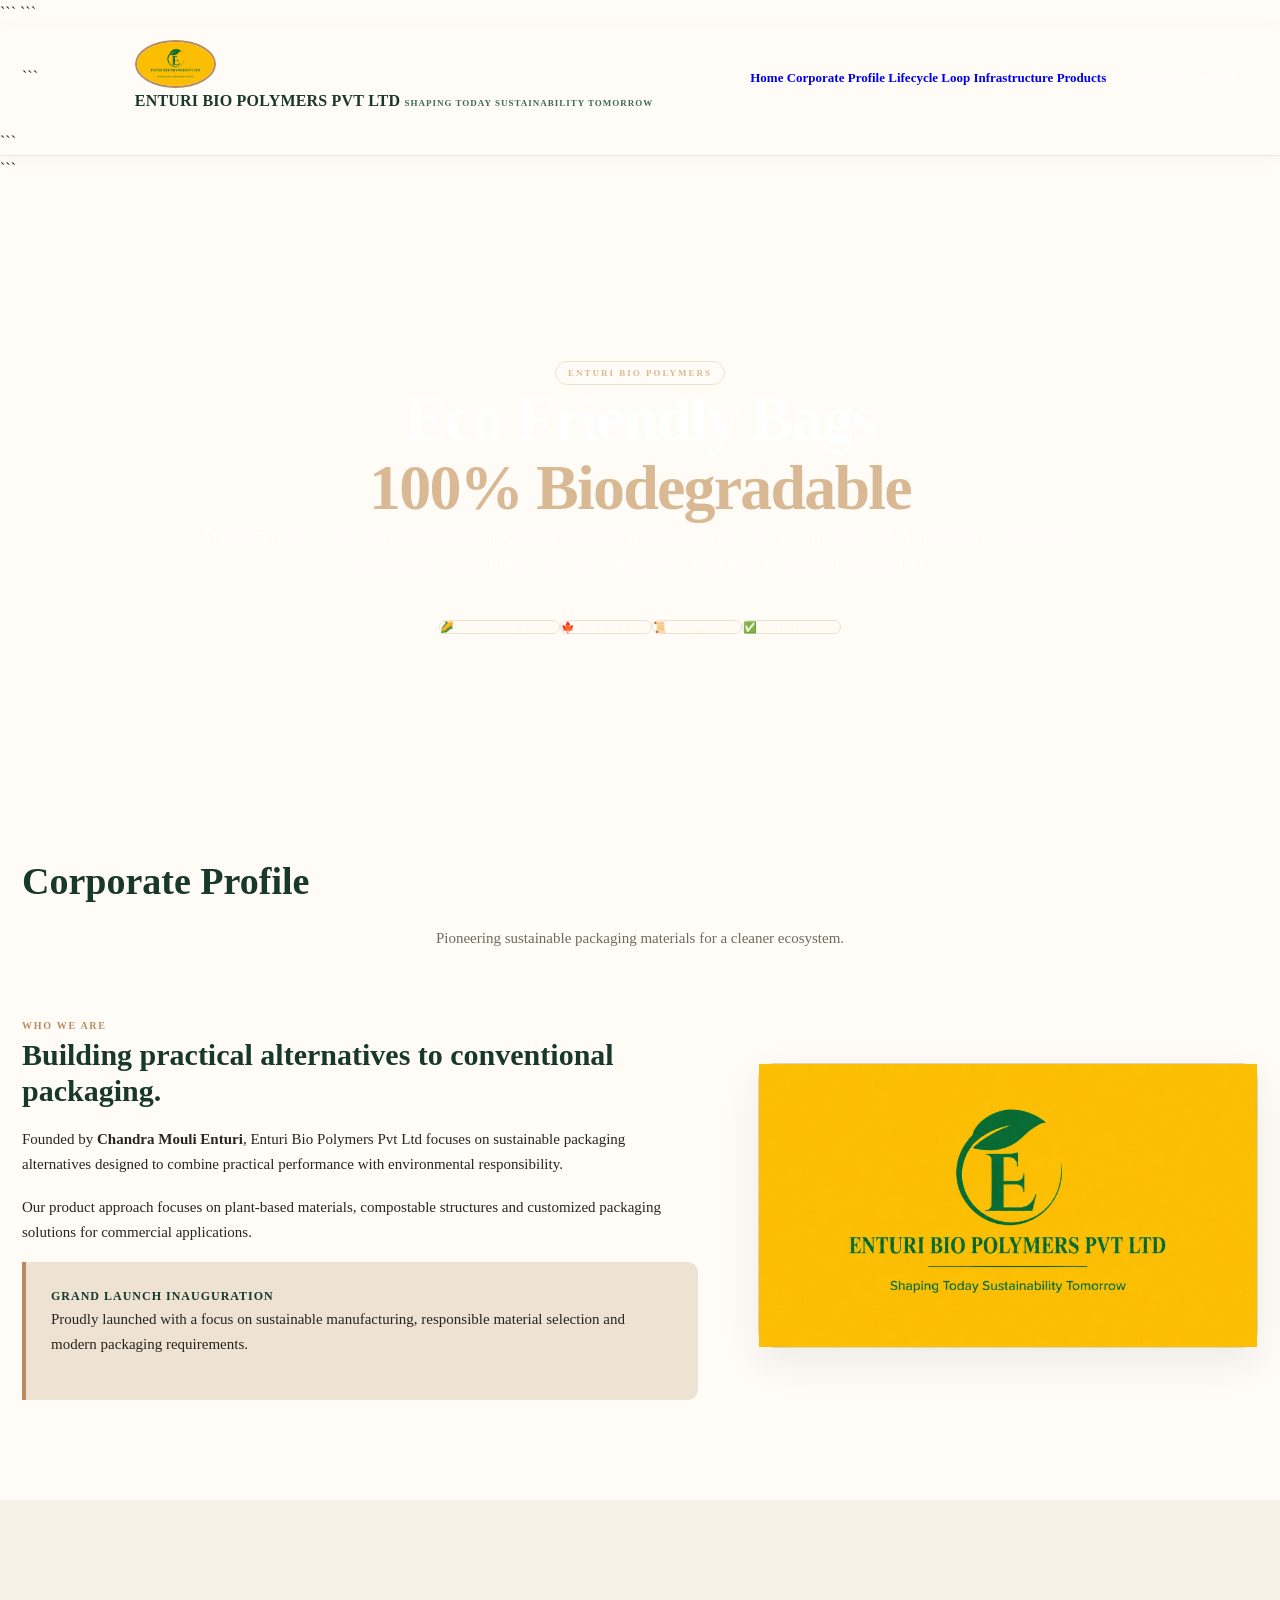
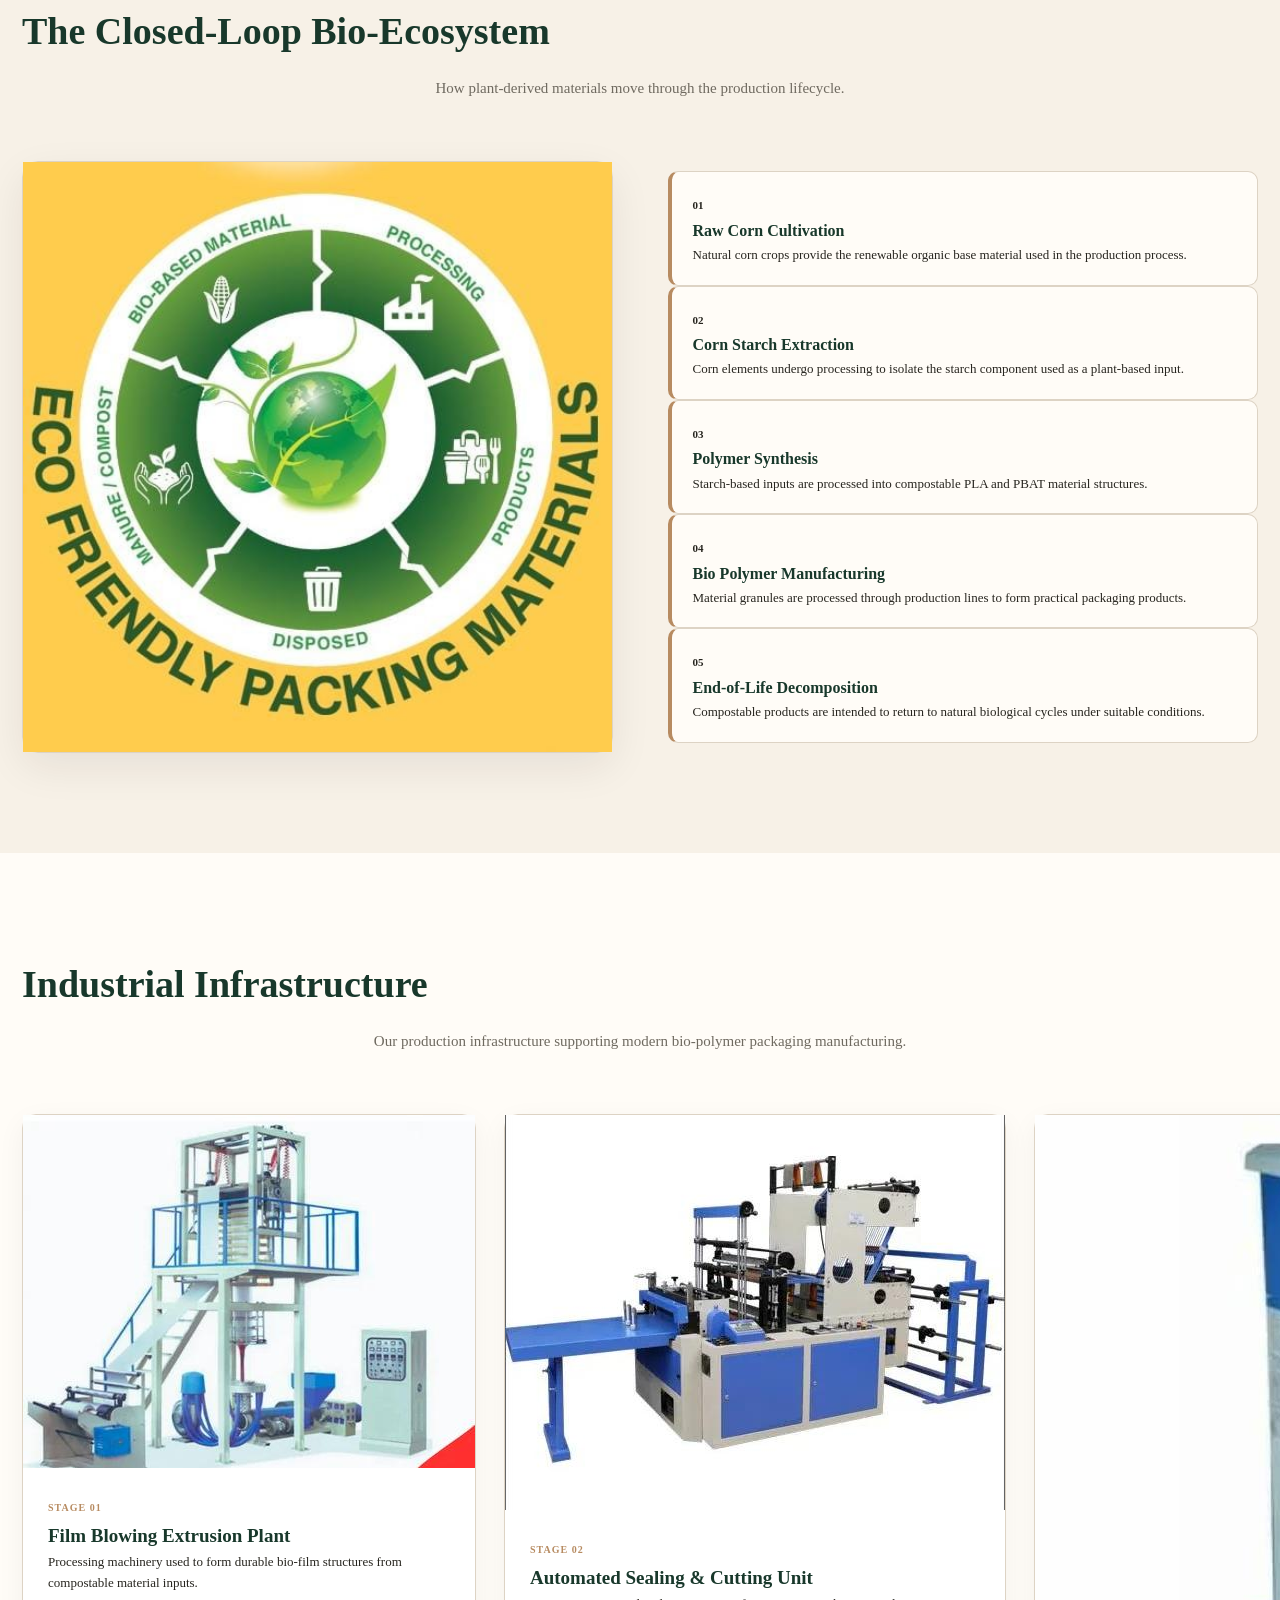
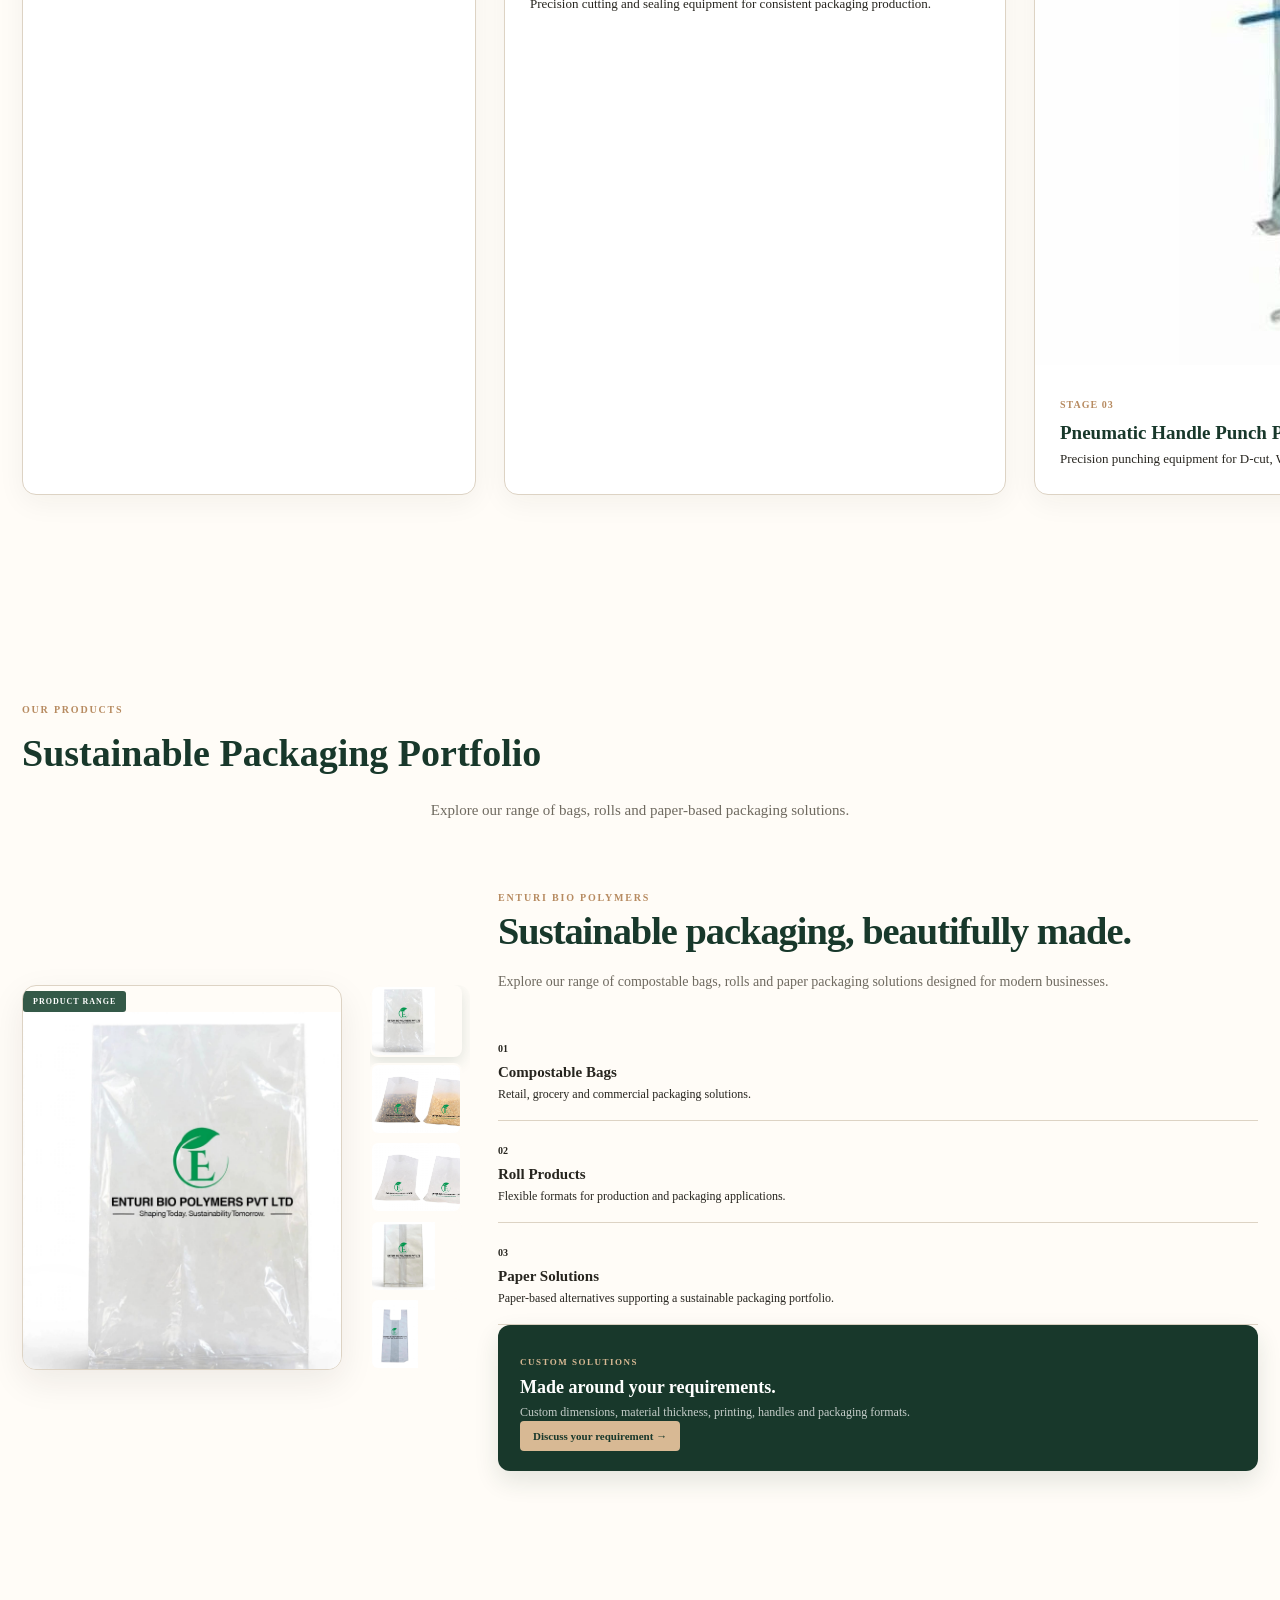
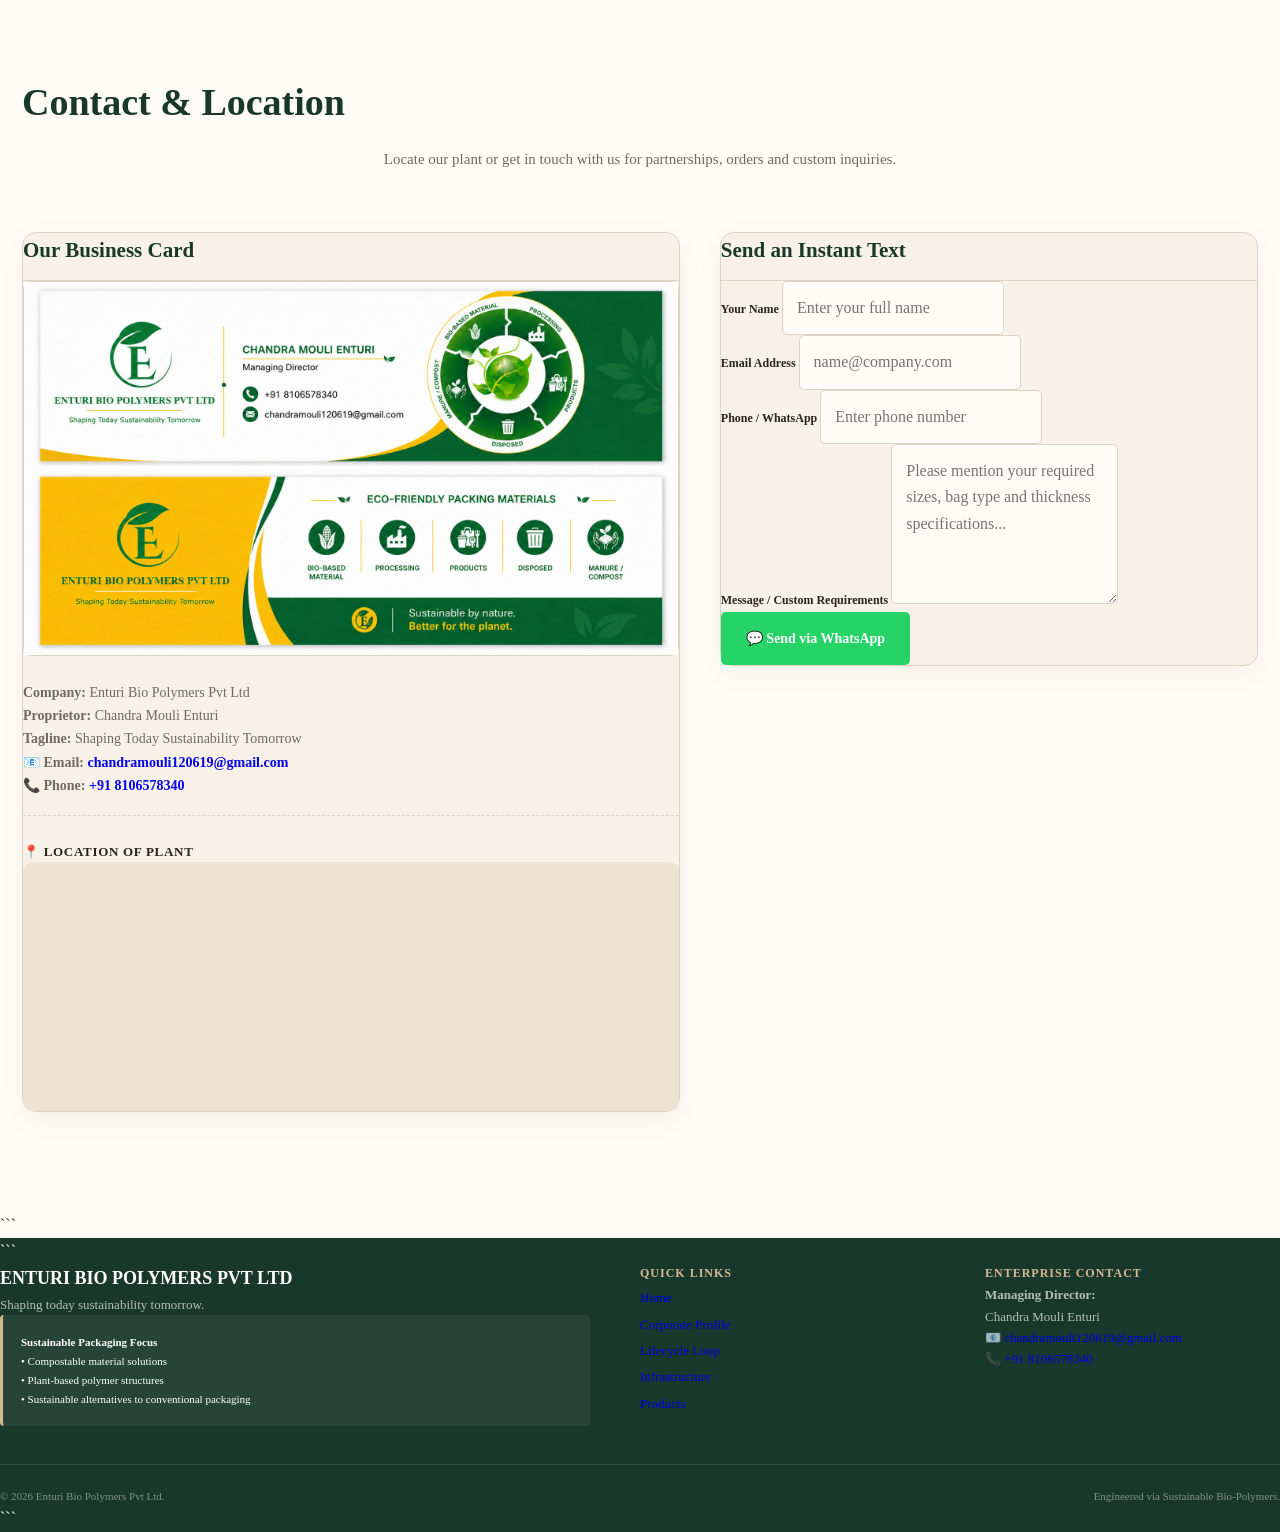
==== commit 286ddb93: "Update greeting from 'Hello' to 'Goodbye'" ====
--- a/index.html
+++ b/index.html
@@ -1,396 +1,1409 @@
 <!DOCTYPE html>
+
 <html lang="en">
+
 <head>
     <meta charset="UTF-8">
-    <meta name="viewport" content="width=device-width, initial-scale=1.0">
-    <meta name="description" content="Enturi Bio Polymers Pvt Ltd provides certified biodegradable and compostable packaging solutions including carry bags, pouches, and grocery bags made from corn starch and plant-based PLA/PBAT compounds.">
-    <title>Enturi Bio Polymers Pvt Ltd | Compostable Packaging Solutions</title>
-    
-    <link rel="preconnect" href="https://fonts.googleapis.com">
-    <link rel="preconnect" href="https://fonts.gstatic.com" crossorigin>
-    <link href="https://fonts.googleapis.com/css2?family=Inter:wght=300;400;600;700&family=Montserrat:wght=400;700&display=swap" rel="stylesheet">
-    
-    <link rel="stylesheet" href="style.css?v=2.0">
+
+```
+<meta name="viewport" content="width=device-width, initial-scale=1.0">
+
+<meta name="description"
+    content="Enturi Bio Polymers Pvt Ltd provides biodegradable and compostable packaging solutions including carry bags, rolls and paper-based products.">
+
+<title>Enturi Bio Polymers Pvt Ltd | Compostable Packaging Solutions</title>
+
+<link rel="preconnect" href="https://fonts.googleapis.com">
+<link rel="preconnect" href="https://fonts.gstatic.com" crossorigin>
+
+<link
+    href="https://fonts.googleapis.com/css2?family=Inter:wght@300;400;500;600;700;800&family=Montserrat:wght@400;500;600;700;800&display=swap"
+    rel="stylesheet">
+
+<link rel="stylesheet" href="style.css?v=3.0">
+```
+
 </head>
+
 <body>
 
 <header>
     <div class="nav-container">
-        <div class="logo-box">
-            <div class="logo-branding-wrap">
-                <img src="logo.jpg" alt="Enturi Bio Polymers Pvt Ltd Logo">
-                <div class="logo-text-elements">
-                    <span class="brand-name"><strong>ENTURI BIO POLYMERS PVT LTD</strong></span>
-                    <span class="brand-tagline">shaping today sustainability tomorrow</span>
+
+```
+    <div class="logo-box">
+
+        <div class="logo-branding-wrap">
+
+            <img
+                src="logo.jpg"
+                alt="Enturi Bio Polymers Pvt Ltd Logo"
+            >
+
+            <div class="logo-text-elements">
+
+                <span class="brand-name">
+                    <strong>ENTURI BIO POLYMERS PVT LTD</strong>
+                </span>
+
+                <span class="brand-tagline">
+                    shaping today sustainability tomorrow
+                </span>
+
+            </div>
+
+        </div>
+
+    </div>
+
+
+    <nav class="nav-menu" aria-label="Main Navigation">
+
+        <a href="#home" class="nav-link active">
+            Home
+        </a>
+
+        <a href="#about" class="nav-link">
+            Corporate Profile
+        </a>
+
+        <a href="#lifecycle" class="nav-link">
+            Lifecycle Loop
+        </a>
+
+        <a href="#machinery" class="nav-link">
+            Infrastructure
+        </a>
+
+        <a href="#products" class="nav-link">
+            Products
+        </a>
+
+        <a href="#contact" class="btn-quote-nav">
+            Contact & Location
+        </a>
+
+    </nav>
+
+</div>
+```
+
+</header>
+
+<main>
+
+```
+<!-- ==========================================
+     HERO
+=========================================== -->
+
+<section id="home" class="hero">
+
+    <div class="hero-inner">
+
+        <span class="hero-eyebrow">
+            ENTURI BIO POLYMERS
+        </span>
+
+        <h1>
+            Eco Friendly Bags
+            <br>
+
+            <span class="hero-highlight">
+                100% Biodegradable
+            </span>
+        </h1>
+
+        <p>
+            Premium compostable and earth-friendly packaging solutions
+            engineered from natural corn starch, PLA, and PBAT compounds.
+            Designed to replace traditional single-use plastics with
+            more responsible alternatives.
+        </p>
+
+
+        <div class="hero-badges">
+
+            <span class="badge-item">
+                🌽 Corn Starch Based
+            </span>
+
+            <span class="badge-item">
+                🍁 PLA & PBAT
+            </span>
+
+            <span class="badge-item">
+                📜 Compostable
+            </span>
+
+            <span class="badge-item">
+                ✅ Earth-Friendly
+            </span>
+
+        </div>
+
+    </div>
+
+</section>
+
+
+<!-- ==========================================
+     CORPORATE PROFILE
+=========================================== -->
+
+<section id="about">
+
+    <h2 class="section-title">
+        Corporate Profile
+    </h2>
+
+    <div class="section-subtitle">
+        Pioneering sustainable packaging materials for a cleaner ecosystem.
+    </div>
+
+
+    <div class="about-grid">
+
+        <div class="about-text">
+
+            <span class="content-kicker">
+                WHO WE ARE
+            </span>
+
+            <h3>
+                Building practical alternatives to conventional packaging.
+            </h3>
+
+            <p>
+                Founded by <strong>Chandra Mouli Enturi</strong>,
+                Enturi Bio Polymers Pvt Ltd focuses on sustainable packaging
+                alternatives designed to combine practical performance
+                with environmental responsibility.
+            </p>
+
+            <p>
+                Our product approach focuses on plant-based materials,
+                compostable structures and customized packaging solutions
+                for commercial applications.
+            </p>
+
+
+            <div class="launch-card">
+
+                <div class="launch-title">
+                    Grand Launch Inauguration
                 </div>
-            </div>
-        </div>
-        <nav class="nav-menu" aria-label="Main Navigation">
-            <a href="#home" class="nav-link active">Home</a>
-            <a href="#about" class="nav-link">Corporate Profile</a>
-            <a href="#lifecycle" class="nav-link">Lifecycle Loop</a>
-            <a href="#machinery" class="nav-link">Infrastructure</a>
-            <a href="#products" class="nav-link">Products</a>
-            <a href="#contact" class="btn-quote-nav">Contact & Location</a>
-        </nav>
+
+                <p>
+                    Proudly launched with a focus on sustainable
+                    manufacturing, responsible material selection and
+                    modern packaging requirements.
+                </p>
+
+            </div>
+
+        </div>
+
+
+        <div class="about-image">
+
+            <img
+                src="logo.jpg"
+                alt="Enturi Bio Polymers official presentation"
+            >
+
+        </div>
+
     </div>
-</header>
-
-<main>
-    <section id="home" class="hero">
-        <div class="hero-inner">
-            <h1>Eco Friendly Bags<br><span class="hero-highlight">100% Biodegradable</span></h1>
-            <p>
-                Premium compostable and earth-friendly packaging solutions engineered from natural corn starch, PLA, and PBAT compounds. Designed to completely replace single-use traditional plastics and reduce global environmental contamination.
+
+</section>
+
+
+<!-- ==========================================
+     LIFECYCLE
+=========================================== -->
+
+<section id="lifecycle" class="lifecycle">
+
+    <h2 class="section-title">
+        The Closed-Loop Bio-Ecosystem
+    </h2>
+
+    <div class="section-subtitle">
+        How plant-derived materials move through the production lifecycle.
+    </div>
+
+
+    <div class="lifecycle-container">
+
+        <div class="lifecycle-graphic-image-box">
+
+            <img
+                src="safety.jpeg"
+                alt="Enturi Bio Polymers environmental safety and lifecycle"
+            >
+
+        </div>
+
+
+        <div class="lifecycle-steps">
+
+            <div class="step-block">
+
+                <span class="step-number">
+                    01
+                </span>
+
+                <div>
+
+                    <h4>
+                        Raw Corn Cultivation
+                    </h4>
+
+                    <p>
+                        Natural corn crops provide the renewable organic
+                        base material used in the production process.
+                    </p>
+
+                </div>
+
+            </div>
+
+
+            <div class="step-block">
+
+                <span class="step-number">
+                    02
+                </span>
+
+                <div>
+
+                    <h4>
+                        Corn Starch Extraction
+                    </h4>
+
+                    <p>
+                        Corn elements undergo processing to isolate
+                        the starch component used as a plant-based input.
+                    </p>
+
+                </div>
+
+            </div>
+
+
+            <div class="step-block">
+
+                <span class="step-number">
+                    03
+                </span>
+
+                <div>
+
+                    <h4>
+                        Polymer Synthesis
+                    </h4>
+
+                    <p>
+                        Starch-based inputs are processed into
+                        compostable PLA and PBAT material structures.
+                    </p>
+
+                </div>
+
+            </div>
+
+
+            <div class="step-block">
+
+                <span class="step-number">
+                    04
+                </span>
+
+                <div>
+
+                    <h4>
+                        Bio Polymer Manufacturing
+                    </h4>
+
+                    <p>
+                        Material granules are processed through production
+                        lines to form practical packaging products.
+                    </p>
+
+                </div>
+
+            </div>
+
+
+            <div class="step-block">
+
+                <span class="step-number">
+                    05
+                </span>
+
+                <div>
+
+                    <h4>
+                        End-of-Life Decomposition
+                    </h4>
+
+                    <p>
+                        Compostable products are intended to return to
+                        natural biological cycles under suitable conditions.
+                    </p>
+
+                </div>
+
+            </div>
+
+        </div>
+
+    </div>
+
+</section>
+
+
+<!-- ==========================================
+     MACHINERY
+=========================================== -->
+
+<section id="machinery" class="machinery-section">
+
+    <h2 class="section-title">
+        Industrial Infrastructure
+    </h2>
+
+    <div class="section-subtitle">
+        Our production infrastructure supporting modern bio-polymer
+        packaging manufacturing.
+    </div>
+
+
+    <div class="machinery-grid">
+
+
+        <div class="machine-card">
+
+            <div class="machine-img-box">
+
+                <img
+                    src="M1.jpeg"
+                    alt="Bio-Polymer Film Blowing Extrusion Plant"
+                >
+
+            </div>
+
+            <div class="machine-info">
+
+                <span class="machine-step-tag">
+                    STAGE 01
+                </span>
+
+                <h3>
+                    Film Blowing Extrusion Plant
+                </h3>
+
+                <p>
+                    Processing machinery used to form durable bio-film
+                    structures from compostable material inputs.
+                </p>
+
+            </div>
+
+        </div>
+
+
+        <div class="machine-card">
+
+            <div class="machine-img-box">
+
+                <img
+                    src="M2.jpeg"
+                    alt="Automated Bag Cutting and Sealing Machine"
+                >
+
+            </div>
+
+            <div class="machine-info">
+
+                <span class="machine-step-tag">
+                    STAGE 02
+                </span>
+
+                <h3>
+                    Automated Sealing & Cutting Unit
+                </h3>
+
+                <p>
+                    Precision cutting and sealing equipment for
+                    consistent packaging production.
+                </p>
+
+            </div>
+
+        </div>
+
+
+        <div class="machine-card">
+
+            <div class="machine-img-box">
+
+                <img
+                    src="M3.jpeg"
+                    alt="Pneumatic Handle Punch Press"
+                >
+
+            </div>
+
+            <div class="machine-info">
+
+                <span class="machine-step-tag">
+                    STAGE 03
+                </span>
+
+                <h3>
+                    Pneumatic Handle Punch Press
+                </h3>
+
+                <p>
+                    Precision punching equipment for D-cut, W-cut
+                    and customized carry-bag handles.
+                </p>
+
+            </div>
+
+        </div>
+
+    </div>
+
+</section>
+
+
+<!-- ==========================================
+     PRODUCTS
+=========================================== -->
+
+<section id="products" class="products">
+
+    <div class="products-heading">
+
+        <span class="eyebrow">
+            OUR PRODUCTS
+        </span>
+
+        <h2 class="section-title">
+            Sustainable Packaging Portfolio
+        </h2>
+
+        <div class="section-subtitle">
+            Explore our range of bags, rolls and paper-based
+            packaging solutions.
+        </div>
+
+    </div>
+
+
+    <div class="product-showcase">
+
+
+        <!-- FEATURED PRODUCT -->
+
+        <div class="featured-product-card">
+
+            <span class="featured-label">
+                PRODUCT RANGE
+            </span>
+
+            <img
+                id="featuredProduct"
+                src="cover.jpeg"
+                alt="Enturi Bio Polymers product"
+            >
+
+        </div>
+
+
+        <!-- CONTINUOUS PRODUCT SHOWCASE -->
+
+        <div class="product-marquee">
+
+            <div class="product-marquee-track">
+
+
+                <!-- PRODUCT SET 1 -->
+
+                <button
+                    class="product-marquee-item active"
+                    type="button"
+                    data-image="cover.jpeg"
+                    data-alt="Compostable product"
+                >
+
+                    <img
+                        src="cover.jpeg"
+                        alt=""
+                    >
+
+                </button>
+
+
+                <button
+                    class="product-marquee-item"
+                    type="button"
+                    data-image="cover2.jpeg"
+                    data-alt="Compostable product"
+                >
+
+                    <img
+                        src="cover2.jpeg"
+                        alt=""
+                    >
+
+                </button>
+
+
+                <button
+                    class="product-marquee-item"
+                    type="button"
+                    data-image="cover3.jpeg"
+                    data-alt="Compostable product"
+                >
+
+                    <img
+                        src="cover3.jpeg"
+                        alt=""
+                    >
+
+                </button>
+
+
+                <button
+                    class="product-marquee-item"
+                    type="button"
+                    data-image="cover4.jpeg"
+                    data-alt="Compostable product"
+                >
+
+                    <img
+                        src="cover4.jpeg"
+                        alt=""
+                    >
+
+                </button>
+
+
+                <button
+                    class="product-marquee-item"
+                    type="button"
+                    data-image="cover5.jpeg"
+                    data-alt="Compostable product"
+                >
+
+                    <img
+                        src="cover5.jpeg"
+                        alt=""
+                    >
+
+                </button>
+
+
+                <button
+                    class="product-marquee-item"
+                    type="button"
+                    data-image="roll2.jpeg"
+                    data-alt="Compostable roll"
+                >
+
+                    <img
+                        src="roll2.jpeg"
+                        alt=""
+                    >
+
+                </button>
+
+
+                <button
+                    class="product-marquee-item"
+                    type="button"
+                    data-image="paper roll.jpeg"
+                    data-alt="Paper roll"
+                >
+
+                    <img
+                        src="paper roll.jpeg"
+                        alt=""
+                    >
+
+                </button>
+
+
+                <button
+                    class="product-marquee-item"
+                    type="button"
+                    data-image="paper.jpeg"
+                    data-alt="Compostable paper"
+                >
+
+                    <img
+                        src="paper.jpeg"
+                        alt=""
+                    >
+
+                </button>
+
+
+                <!-- PRODUCT SET 2
+                     DUPLICATED FOR SEAMLESS LOOP -->
+
+                <button
+                    class="product-marquee-item"
+                    type="button"
+                    data-image="cover.jpeg"
+                    data-alt="Compostable product"
+                >
+
+                    <img
+                        src="cover.jpeg"
+                        alt=""
+                    >
+
+                </button>
+
+
+                <button
+                    class="product-marquee-item"
+                    type="button"
+                    data-image="cover2.jpeg"
+                    data-alt="Compostable product"
+                >
+
+                    <img
+                        src="cover2.jpeg"
+                        alt=""
+                    >
+
+                </button>
+
+
+                <button
+                    class="product-marquee-item"
+                    type="button"
+                    data-image="cover3.jpeg"
+                    data-alt="Compostable product"
+                >
+
+                    <img
+                        src="cover3.jpeg"
+                        alt=""
+                    >
+
+                </button>
+
+
+                <button
+                    class="product-marquee-item"
+                    type="button"
+                    data-image="cover4.jpeg"
+                    data-alt="Compostable product"
+                >
+
+                    <img
+                        src="cover4.jpeg"
+                        alt=""
+                    >
+
+                </button>
+
+
+                <button
+                    class="product-marquee-item"
+                    type="button"
+                    data-image="cover5.jpeg"
+                    data-alt="Compostable product"
+                >
+
+                    <img
+                        src="cover5.jpeg"
+                        alt=""
+                    >
+
+                </button>
+
+
+                <button
+                    class="product-marquee-item"
+                    type="button"
+                    data-image="roll2.jpeg"
+                    data-alt="Compostable roll"
+                >
+
+                    <img
+                        src="roll2.jpeg"
+                        alt=""
+                    >
+
+                </button>
+
+
+                <button
+                    class="product-marquee-item"
+                    type="button"
+                    data-image="paper roll.jpeg"
+                    data-alt="Paper roll"
+                >
+
+                    <img
+                        src="paper roll.jpeg"
+                        alt=""
+                    >
+
+                </button>
+
+
+                <button
+                    class="product-marquee-item"
+                    type="button"
+                    data-image="paper.jpeg"
+                    data-alt="Compostable paper"
+                >
+
+                    <img
+                        src="paper.jpeg"
+                        alt=""
+                    >
+
+                </button>
+
+            </div>
+
+        </div>
+
+
+        <!-- PRODUCT INFORMATION -->
+
+        <div class="product-showcase-content">
+
+            <span class="product-kicker">
+                ENTURI BIO POLYMERS
+            </span>
+
+            <h3>
+                Sustainable packaging,
+                beautifully made.
+            </h3>
+
+            <p class="product-intro">
+                Explore our range of compostable bags, rolls and paper
+                packaging solutions designed for modern businesses.
             </p>
-            <div class="hero-badges">
-                <span class="badge-item">🌽 Corn Starch Based</span>
-                <span class="badge-item">🍁 Made from PLA & PBAT</span>
-                <span class="badge-item">📜 100% Compostable</span>
-                <span class="badge-item">✅ Earth-Friendly</span>
-            </div>
-        </div>
-    </section>
-
-    <section id="about">
-        <h2 class="section-title">Corporate Profile</h2>
-        <div class="section-subtitle">Pioneering sustainable packing materials for a cleaner ecosystem.</div>
-        
-        <div class="about-grid">
-            <div class="about-text">
-                <h3>Executive Framework</h3>
+
+
+            <div class="product-feature-list">
+
+
+                <div class="product-feature">
+
+                    <span class="feature-number">
+                        01
+                    </span>
+
+                    <div>
+
+                        <h4>
+                            Compostable Bags
+                        </h4>
+
+                        <p>
+                            Retail, grocery and commercial packaging
+                            solutions.
+                        </p>
+
+                    </div>
+
+                </div>
+
+
+                <div class="product-feature">
+
+                    <span class="feature-number">
+                        02
+                    </span>
+
+                    <div>
+
+                        <h4>
+                            Roll Products
+                        </h4>
+
+                        <p>
+                            Flexible formats for production and
+                            packaging applications.
+                        </p>
+
+                    </div>
+
+                </div>
+
+
+                <div class="product-feature">
+
+                    <span class="feature-number">
+                        03
+                    </span>
+
+                    <div>
+
+                        <h4>
+                            Paper Solutions
+                        </h4>
+
+                        <p>
+                            Paper-based alternatives supporting a
+                            sustainable packaging portfolio.
+                        </p>
+
+                    </div>
+
+                </div>
+
+            </div>
+
+
+            <div class="customization-card">
+
+                <span class="customization-label">
+                    CUSTOM SOLUTIONS
+                </span>
+
+                <h4>
+                    Made around your requirements.
+                </h4>
+
                 <p>
-                    Founded by <strong>Chandra Mouli Enturi</strong>, Enturi Bio Polymers Pvt Ltd leads the alternative packaging industry by producing high-durability, ecologically safe packing alternatives that mitigate global plastic contamination. Our products are engineered to deliver premium industrial-grade strength while being entirely safe for nature.
+                    Custom dimensions, material thickness, printing,
+                    handles and packaging formats.
                 </p>
-                <div class="launch-card">
-                    <div class="launch-title">Grand Launch Inauguration</div>
+
+                <a
+                    href="#contact"
+                    class="product-cta"
+                >
+                    Discuss your requirement
+                    <span>→</span>
+                </a>
+
+            </div>
+
+        </div>
+
+    </div>
+
+</section>
+
+
+<!-- ==========================================
+     CONTACT
+=========================================== -->
+
+<section id="contact" class="contact-section">
+
+    <h2 class="section-title">
+        Contact & Location
+    </h2>
+
+    <div class="section-subtitle">
+        Locate our plant or get in touch with us for partnerships,
+        orders and custom inquiries.
+    </div>
+
+
+    <div class="contact-container">
+
+
+        <!-- BUSINESS CARD -->
+
+        <div class="visiting-card-display">
+
+            <h3>
+                Our Business Card
+            </h3>
+
+            <div class="card-wrapper">
+
+                <img
+                    src="Visiting card.jpeg"
+                    alt="Enturi Bio Polymers business card"
+                >
+
+            </div>
+
+
+            <div class="card-details-list">
+
+                <p>
+                    <strong>Company:</strong>
+                    Enturi Bio Polymers Pvt Ltd
+                </p>
+
+                <p>
+                    <strong>Proprietor:</strong>
+                    Chandra Mouli Enturi
+                </p>
+
+                <p>
+                    <strong>Tagline:</strong>
+                    Shaping Today Sustainability Tomorrow
+                </p>
+
+
+                <div class="direct-contact-placeholders">
+
                     <p>
-                        Proudly launched under strict parameters validating our industrial alignment with state-of-the-art clean environmental regulations and green production frameworks.
+
+                        📧
+
+                        <strong>
+                            Email:
+                        </strong>
+
+                        <a
+                            href="mailto:chandramouli120619@gmail.com"
+                            class="contact-link"
+                        >
+                            chandramouli120619@gmail.com
+                        </a>
+
                     </p>
+
+
+                    <p>
+
+                        📞
+
+                        <strong>
+                            Phone:
+                        </strong>
+
+                        <a
+                            href="tel:+918106578340"
+                            class="contact-link"
+                        >
+                            +91 8106578340
+                        </a>
+
+                    </p>
+
                 </div>
-            </div>
-            <div class="about-image">
-                <img src="logo.jpg" alt="Enturi Bio Polymers Pvt Ltd Official Logo Presentation">
-            </div>
-        </div>
-    </section>
-
-    <section id="lifecycle" class="lifecycle">
-        <h2 class="section-title">The Closed-Loop Bio-Ecosystem</h2>
-        <div class="section-subtitle">How corn-derived compounds transition seamlessly back to nature.</div>
-        
-        <div class="lifecycle-container">
-            <div class="lifecycle-graphic-image-box">
-                <img src="safety.jpeg" alt="Enturi Bio Polymers Pvt Ltd Environmental Safety and Certified Eco Loop Matrix">
-            </div>
-            
-            <div class="lifecycle-steps">
-                <div class="step-block">
-                    <h4>Phase 1: Raw Corn Cultivation</h4>
-                    <p>Natural corn crops are collected as the renewable organic raw base source, offering a fully sustainable supply chain footprint with low initial emissions.</p>
+
+            </div>
+
+
+            <div class="plant-map-box">
+
+                <h4>
+                    📍 Location of Plant
+                </h4>
+
+                <div class="map-iframe-container">
+
+                    <iframe
+                        src="https://www.google.com/maps/embed?pb=!1m18!1m12!1m3!1d3799.3475990494483!2d83.22814237603387!3d17.842111083125633!2m3!1f0!2f0!3f0!3m2!1i1024!2i768!4f13.1!3m3!1m2!1s0x0%3A0x0!2zMTfCsDUwJzMxLjYiTiA4M8KwMTMnNDkuMiJF!5e0!3m2!1sen!2sin!4v1719480000000!5m2!1sen!2sin"
+                        width="100%"
+                        height="240"
+                        style="border:0;"
+                        allowfullscreen=""
+                        loading="lazy"
+                        referrerpolicy="no-referrer-when-downgrade">
+                    </iframe>
+
                 </div>
-                <div class="step-block">
-                    <h4>Phase 2: Corn Starch Extraction</h4>
-                    <p>Corn elements undergo structural processing to isolate pure starch carbohydrates, removing non-essential plant fibers and proteins safely.</p>
+
+            </div>
+
+        </div>
+
+
+        <!-- CONTACT FORM -->
+
+        <div class="contact-form-box">
+
+            <h3>
+                Send an Instant Text
+            </h3>
+
+
+            <form
+                class="simple-contact-form"
+                id="whatsappForm"
+            >
+
+                <div class="form-group">
+
+                    <label for="name">
+                        Your Name
+                    </label>
+
+                    <input
+                        type="text"
+                        id="name"
+                        placeholder="Enter your full name"
+                        required
+                    >
+
                 </div>
-                <div class="step-block">
-                    <h4>Phase 3: Polymer Synthesis (PLA & PBAT Granules)</h4>
-                    <p>Starch inputs are processed and synthesized into compostable raw material granules using organic PLA (Polylactic Acid) and PBAT structural polymers.</p>
+
+
+                <div class="form-group">
+
+                    <label for="email">
+                        Email Address
+                    </label>
+
+                    <input
+                        type="email"
+                        id="email"
+                        placeholder="name@company.com"
+                        required
+                    >
+
                 </div>
-                <div class="step-block">
-                    <h4>Phase 4: Advanced Bio Polymer Manufacturing</h4>
-                    <p>Granules are processed through our automated plant lines—blown, cut, and structurally sealed into highly resilient, functional eco-friendly carrier units.</p>
+
+
+                <div class="form-group">
+
+                    <label for="phone">
+                        Phone / WhatsApp
+                    </label>
+
+                    <input
+                        type="tel"
+                        id="phone"
+                        placeholder="Enter phone number"
+                        required
+                    >
+
                 </div>
-                <div class="step-block">
-                    <h4>Phase 5: 180-Day Pure Biodegradation</h4>
-                    <p>Post-disposal, under standard composting parameters, the material decomposes entirely back into natural nutrient-rich organic biomass, water, and CO2 within 180 days with zero toxic residue or microplastics.</p>
+
+
+                <div class="form-group">
+
+                    <label for="message">
+                        Message / Custom Requirements
+                    </label>
+
+                    <textarea
+                        id="message"
+                        rows="5"
+                        placeholder="Please mention your required sizes, bag type and thickness specifications..."
+                        required
+                    ></textarea>
+
                 </div>
-            </div>
-        </div>
-    </section>
-
-    <section id="machinery" class="machinery-section">
-        <h2 class="section-title">Industrial Infrastructure</h2>
-        <div class="section-subtitle">Our state-of-the-art automated production processing facilities.</div>
-        
-        <div class="machinery-grid">
-            <div class="machine-card">
-                <div class="machine-img-box">
-                    <img src="M1.jpeg" alt="Bio-Polymer Film Blowing Extrusion Plant">
-                </div>
-                <div class="machine-info">
-                    <span class="machine-step-tag">Stage 1</span>
-                    <h3>Film Blowing Extrusion Plant</h3>
-                    <p>High-precision processing machinery that melts raw compostable plant-based granules under controlled temperatures to blow ultra-durable, uniform bio-film layers.</p>
-                </div>
-            </div>
-            
-            <div class="machine-card">
-                <div class="machine-img-box">
-                    <img src="M2.jpeg" alt="Automated High-Speed Bag Cutting & Sealing Machine">
-                </div>
-                <div class="machine-info">
-                    <span class="machine-step-tag">Stage 2</span>
-                    <h3>Automated Sealing & Cutting Unit</h3>
-                    <p>Advanced electronic control layout providing highly secure structural bottom/side seals and high-speed precision cutting shapes for clean finishes.</p>
-                </div>
-            </div>
-            
-            <div class="machine-card">
-                <div class="machine-img-box">
-                    <img src="M3.jpeg" alt="Heavy Duty Pneumatic Punching Press">
-                </div>
-                <div class="machine-info">
-                    <span class="machine-step-tag">Stage 3</span>
-                    <h3>Pneumatic Handle Punch Press</h3>
-                    <p>Final high-pressure precision punch tools molding structurally sound D-cut, W-cut, or specific customized carry handles onto the finished product runs.</p>
-                </div>
-            </div>
-        </div>
-    </section>
-
-    <section id="products" class="products">
-        <div class="products-heading">
-            <span class="eyebrow">OUR PRODUCTS</span>
-            <h2 class="section-title">Sustainable Packaging Portfolio</h2>
-            <div class="section-subtitle">
-                Compostable bags, rolls and paper-based packaging designed for practical,
-                responsible everyday use.
-            </div>
-        </div>
-
-        <div class="product-showroom">
-            <div class="product-gallery-panel">
-                <div class="product-featured">
-                    <span class="product-photo-label">PRODUCT RANGE</span>
-                    <img id="featuredProduct"
-                         src="cover.jpeg"
-                         alt="Enturi Bio Polymers compostable packaging product">
-                </div>
-
-                <div class="product-image-column" aria-label="Product images">
-                    <button class="product-thumb active" type="button"
-                            data-image="cover.jpeg"
-                            data-alt="Compostable carry bag product"
-                            aria-label="Show cover product image">
-                        <img src="cover.jpeg" alt="">
-                    </button>
-
-                    <button class="product-thumb" type="button"
-                            data-image="cover2.jpeg"
-                            data-alt="Compostable packaging product"
-                            aria-label="Show cover 2 product image">
-                        <img src="cover2.jpeg" alt="">
-                    </button>
-
-                    <button class="product-thumb" type="button"
-                            data-image="cover3.jpeg"
-                            data-alt="Compostable packaging product"
-                            aria-label="Show cover 3 product image">
-                        <img src="cover3.jpeg" alt="">
-                    </button>
-
-                    <button class="product-thumb" type="button"
-                            data-image="cover4.jpeg"
-                            data-alt="Compostable packaging product"
-                            aria-label="Show cover 4 product image">
-                        <img src="cover4.jpeg" alt="">
-                    </button>
-
-                    <button class="product-thumb" type="button"
-                            data-image="cover5.jpeg"
-                            data-alt="Compostable packaging product"
-                            aria-label="Show cover 5 product image">
-                        <img src="cover5.jpeg" alt="">
-                    </button>
-
-                    <button class="product-thumb" type="button"
-                            data-image="roll2.jpeg"
-                            data-alt="Compostable roll product"
-                            aria-label="Show roll product image">
-                        <img src="roll2.jpeg" alt="">
-                    </button>
-
-                    <button class="product-thumb" type="button"
-                            data-image="paper roll.jpeg"
-                            data-alt="Paper roll product"
-                            aria-label="Show paper roll product image">
-                        <img src="paper roll.jpeg" alt="">
-                    </button>
-
-                    <button class="product-thumb" type="button"
-                            data-image="paper.jpeg"
-                            data-alt="Compostable paper product"
-                            aria-label="Show paper product image">
-                        <img src="paper.jpeg" alt="">
-                    </button>
-                </div>
-            </div>
-
-            <div class="product-showroom-content">
-                <span class="product-kicker">ENTURI BIO POLYMERS</span>
-                <h3>Packaging made for a cleaner tomorrow.</h3>
-                <p class="product-intro">
-                    Explore our range of compostable packaging products, including carry
-                    bags, rolls and paper solutions. The gallery uses the actual product
-                    photography from the Eco_plus product repository.
-                </p>
-
-                <div class="product-feature-list">
-                    <div class="product-feature">
-                        <span class="feature-number">01</span>
-                        <div>
-                            <h4>Compostable Bags</h4>
-                            <p>Practical packaging solutions for retail, grocery and commercial applications.</p>
-                        </div>
-                    </div>
-
-                    <div class="product-feature">
-                        <span class="feature-number">02</span>
-                        <div>
-                            <h4>Roll Products</h4>
-                            <p>Flexible roll formats suitable for production, packing and customized applications.</p>
-                        </div>
-                    </div>
-
-                    <div class="product-feature">
-                        <span class="feature-number">03</span>
-                        <div>
-                            <h4>Paper Solutions</h4>
-                            <p>Paper-based alternatives that complement our sustainable packaging portfolio.</p>
-                        </div>
-                    </div>
-                </div>
-
-                <div class="customization-card">
-                    <span class="customization-label">CUSTOM SOLUTIONS</span>
-                    <h4>Made around your requirements.</h4>
-                    <p>
-                        We can tailor dimensions, gauge thickness, handles, printing and
-                        packaging formats to match your business requirements.
-                    </p>
-                    <a href="#contact" class="product-cta">Discuss your requirement <span>→</span></a>
-                </div>
-            </div>
-        </div>
-    </section>
-
-    <section id="contact" class="contact-section">
-        <h2 class="section-title">Contact & Location</h2>
-        <div class="section-subtitle">Locate our plant or get in touch with us for partnerships, orders, and custom inquiries.</div>
-        
-        <div class="contact-container">
-            <div class="visiting-card-display">
-                <h3>Our Business Card</h3>
-                <div class="card-wrapper">
-                    <img src="Visiting card.jpeg" alt="Enturi Bio Polymers Pvt Ltd Business Card Details">
-                </div>
-                <div class="card-details-list">
-                    <p><strong>Company:</strong> Enturi Bio Polymers Pvt Ltd</p>
-                    <p><strong>Proprietor:</strong> Chandra Mouli Enturi</p>
-                    <p><strong>Tagline:</strong> Shaping Today Sustainability Tomorrow</p>
-                    <div class="direct-contact-placeholders">
-                        <p>📧 <strong>Email Address:</strong> <a href="mailto:chandramouli120619@gmail.com" class="contact-link">chandramouli120619@gmail.com</a></p>
-                        <p>📞 <strong>Phone / Mobile:</strong> <a href="tel:+918106578340" class="contact-link">+91 8106578340</a></p>
-                    </div>
-                </div>
-
-                <div class="plant-map-box">
-                    <h4>📍 Location of Plant</h4>
-                    <div class="map-iframe-container">
-                        <iframe 
-                            src="https://www.google.com/maps/embed?pb=!1m18!1m12!1m3!1d3799.3475990494483!2d83.22814237603387!3d17.842111083125633!2m3!1f0!2f0!3f0!3m2!1i1024!2i768!4f13.1!3m3!1m2!1s0x0%3A0x0!2zMTfCsDUwJzMxLjYiTiA4M8KwMTMnNDkuMiJF!5e0!3m2!1sen!2sin!4v1719480000000!5m2!1sen!2sin" 
-                            width="100%" 
-                            height="240" 
-                            style="border:0; border-radius: 8px;" 
-                            allowfullscreen="" 
-                            loading="lazy" 
-                            referrerpolicy="no-referrer-when-downgrade">
-                        </iframe>
-                    </div>
-                </div>
-            </div>
-            
-            <div class="contact-form-box">
-                <h3>Send an Instant Text</h3>
-                <form class="simple-contact-form" id="whatsappForm">
-                    <div class="form-group">
-                        <label for="name">Your Name</label>
-                        <input type="text" id="name" placeholder="Enter your full name" required>
-                    </div>
-                    <div class="form-group">
-                        <label for="email">Email Address</label>
-                        <input type="email" id="email" placeholder="name@company.com" required>
-                    </div>
-                    <div class="form-group">
-                        <label for="phone">Phone / WhatsApp</label>
-                        <input type="tel" id="phone" placeholder="Enter phone number" required>
-                    </div>
-                    <div class="form-group">
-                        <label for="message">Message / Custom Requirements</label>
-                        <textarea id="message" rows="5" placeholder="Please mention your required sizes, bag type, and thickness specifications..." required></textarea>
-                    </div>
-                    <button type="submit" class="btn-submit">💬 Send via WhatsApp</button>
-                </form>
-            </div>
-        </div>
-    </section>
+
+
+                <button
+                    type="submit"
+                    class="btn-submit"
+                >
+                    💬 Send via WhatsApp
+                </button>
+
+            </form>
+
+        </div>
+
+    </div>
+
+</section>
+```
+
 </main>
 
+<!-- ==========================================
+     FOOTER
+=========================================== -->
+
 <footer>
-    <div class="footer-container">
-        <div class="footer-brand">
-            <h3>ENTURI BIO POLYMERS PVT LTD</h3>
-            <p>Shaping today sustainability tomorrow.</p>
-            <div class="footer-compliance-box">
-                <strong>Industrial Standards Compliance Matrix:</strong><br>
-                • 100% Compostable Material Compounds<br>
-                • Formulated strictly via organic PLA & PBAT Polymer Structures<br>
-                • Zero petrochemical footprints remaining post-breakdown.
-            </div>
-        </div>
-        <div class="footer-links">
-            <h4>Quick Matrix</h4>
-            <ul>
-                <li><a href="#home">Home</a></li>
-                <li><a href="#about">Corporate Profile</a></li>
-                <li><a href="#lifecycle">Lifecycle Loop</a></li>
-                <li><a href="#machinery">Infrastructure</a></li>
-                <li><a href="#products">Portfolio</a></li>
-            </ul>
-        </div>
-        <div class="footer-contact">
-            <h4>Enterprise Contact</h4>
-            <p><strong>Managing Director:</strong><br>Chandra Mouli Enturi</p>
-            <p style="margin-top: 10px;">📧 <a href="mailto:chandramouli120619@gmail.com" style="color:#AACC00;">chandramouli120619@gmail.com</a></p>
-            <p>📞 <a href="tel:+918106578340" style="color:#AACC00;">+91 8106578340</a></p>
-        </div>
+
+```
+<div class="footer-container">
+
+
+    <div class="footer-brand">
+
+        <h3>
+            ENTURI BIO POLYMERS PVT LTD
+        </h3>
+
+        <p>
+            Shaping today sustainability tomorrow.
+        </p>
+
+
+        <div class="footer-compliance-box">
+
+            <strong>
+                Sustainable Packaging Focus
+            </strong>
+
+            <br>
+
+            • Compostable material solutions
+            <br>
+
+            • Plant-based polymer structures
+            <br>
+
+            • Sustainable alternatives to conventional packaging
+
+        </div>
+
     </div>
-    <div class="copyright-bar">
-        <p>© 2026 Enturi Bio Polymers Pvt Ltd. All Corporate IP Rights Reserved.</p>
-        <p>Engineered via Sustainable Bio-Polymers.</p>
+
+
+    <div class="footer-links">
+
+        <h4>
+            Quick Links
+        </h4>
+
+        <ul>
+
+            <li>
+                <a href="#home">
+                    Home
+                </a>
+            </li>
+
+            <li>
+                <a href="#about">
+                    Corporate Profile
+                </a>
+            </li>
+
+            <li>
+                <a href="#lifecycle">
+                    Lifecycle Loop
+                </a>
+            </li>
+
+            <li>
+                <a href="#machinery">
+                    Infrastructure
+                </a>
+            </li>
+
+            <li>
+                <a href="#products">
+                    Products
+                </a>
+            </li>
+
+        </ul>
+
     </div>
+
+
+    <div class="footer-contact">
+
+        <h4>
+            Enterprise Contact
+        </h4>
+
+        <p>
+            <strong>
+                Managing Director:
+            </strong>
+
+            <br>
+
+            Chandra Mouli Enturi
+        </p>
+
+        <p>
+
+            📧
+
+            <a href="mailto:chandramouli120619@gmail.com">
+                chandramouli120619@gmail.com
+            </a>
+
+        </p>
+
+        <p>
+
+            📞
+
+            <a href="tel:+918106578340">
+                +91 8106578340
+            </a>
+
+        </p>
+
+    </div>
+
+</div>
+
+
+<div class="copyright-bar">
+
+    <p>
+        © 2026 Enturi Bio Polymers Pvt Ltd.
+    </p>
+
+    <p>
+        Engineered via Sustainable Bio-Polymers.
+    </p>
+
+</div>
+```
+
 </footer>
 
+<!-- ==========================================
+     PRODUCT GALLERY JS
+=========================================== -->
+
 <script>
-document.getElementById('whatsappForm').addEventListener('submit', function(e) {
-    e.preventDefault();
-    
-    const targetPhoneNumber = "918106578340"; 
-    const clientName = document.getElementById('name').value;
-    const clientEmail = document.getElementById('email').value;
-    const clientPhone = document.getElementById('phone').value;
-    const clientMsg = document.getElementById('message').value;
-    
-    const formattedText = `Hello Enturi Bio Polymers, I've filled out your portal contact form.%0A%0A` + 
-                          `👤 *Name:* ${encodeURIComponent(clientName)}%0A` +
-                          `📧 *Email:* ${encodeURIComponent(clientEmail)}%0A` +
-                          `📞 *Phone:* ${encodeURIComponent(clientPhone)}%0A` +
-                          `📝 *Message:* ${encodeURIComponent(clientMsg)}`;
-    
-    const whatsappUrl = `https://api.whatsapp.com/send?phone=${targetPhoneNumber}&text=${formattedText}`;
-    window.open(whatsappUrl, '_blank');
+
+const productItems =
+    document.querySelectorAll(".product-marquee-item");
+
+const featuredProduct =
+    document.getElementById("featuredProduct");
+
+
+productItems.forEach((item) => {
+
+    item.addEventListener("click", () => {
+
+        productItems.forEach((element) => {
+            element.classList.remove("active");
+        });
+
+        item.classList.add("active");
+
+        featuredProduct.style.opacity = "0";
+
+
+        setTimeout(() => {
+
+            featuredProduct.src =
+                item.dataset.image;
+
+            featuredProduct.alt =
+                item.dataset.alt;
+
+            featuredProduct.style.opacity =
+                "1";
+
+        }, 180);
+
+    });
+
 });
+
+
+/* Pause automatic movement when
+   user focuses on a product */
+
+productItems.forEach((item) => {
+
+    item.addEventListener("mouseenter", () => {
+
+        document
+            .querySelector(".product-marquee-track")
+            .classList.add("user-paused");
+
+    });
+
+
+    item.addEventListener("mouseleave", () => {
+
+        document
+            .querySelector(".product-marquee-track")
+            .classList.remove("user-paused");
+
+    });
+
+});
+
+</script>
+
+<!-- ==========================================
+     WHATSAPP
+=========================================== -->
+
+<script>
+
+document
+    .getElementById("whatsappForm")
+    .addEventListener("submit", function(e) {
+
+        e.preventDefault();
+
+
+        const targetPhoneNumber =
+            "918106578340";
+
+
+        const clientName =
+            document.getElementById("name").value;
+
+
+        const clientEmail =
+            document.getElementById("email").value;
+
+
+        const clientPhone =
+            document.getElementById("phone").value;
+
+
+        const clientMsg =
+            document.getElementById("message").value;
+
+
+        const formattedText =
+
+            `Hello Enturi Bio Polymers, I've filled out your portal contact form.%0A%0A`
+            +
+
+            `👤 *Name:* ${
+                encodeURIComponent(clientName)
+            }%0A`
+
+            +
+
+            `📧 *Email:* ${
+                encodeURIComponent(clientEmail)
+            }%0A`
+
+            +
+
+            `📞 *Phone:* ${
+                encodeURIComponent(clientPhone)
+            }%0A`
+
+            +
+
+            `📝 *Message:* ${
+                encodeURIComponent(clientMsg)
+            }`;
+
+
+        const whatsappUrl =
+
+            `https://api.whatsapp.com/send?phone=${targetPhoneNumber}&text=${formattedText}`;
+
+
+        window.open(
+            whatsappUrl,
+            "_blank"
+        );
+
+    });
+
 </script>
 
 </body>
--- a/style.css
+++ b/style.css
@@ -1,690 +1,2784 @@
 :root {
-    --primary: #0B3C26;       /* Deep Forest Green from the logo header banner */
-    --secondary: #1E5138;     /* Mid-tone Organic Leaf Green */
-    --accent: #AACC00;        /* Vibrant Bio-Lime accent tint */
-    --bg-light: #FFFFFF;      /* Pure White for clean, readable card backdrops */
-    --bg-page: #F3F7F5;       /* Lively, ultra-fresh mint-tinted canvas background */
-    --text-dark: #1A1C23;     /* Sleek Dark Charcoal for sharp typography readability */
-    --white: #FFFFFF;
-    --shadow: rgba(11, 60, 38, 0.05);
-    --transition: all 0.3s cubic-bezier(0.25, 0.8, 0.25, 1);
-}
-
-/* --- GLOBAL CORE RESETS --- */
+
+```
+--forest: #234B3A;
+--forest-dark: #18382B;
+--forest-soft: #3E6954;
+
+--kraft: #B78B61;
+--kraft-light: #D8B994;
+
+--cream: #F7F1E7;
+--cream-deep: #EEE3D3;
+
+--paper: #FFFCF7;
+
+--charcoal: #27251F;
+--muted: #6F6A60;
+
+--line: #DDD3C4;
+
+--white: #FFFFFF;
+
+--whatsapp: #25D366;
+
+--shadow:
+    0 14px 40px rgba(38, 31, 22, 0.08);
+
+--transition:
+    all 0.3s cubic-bezier(0.25, 0.8, 0.25, 1);
+```
+
+}
+
+/* =========================================================
+GLOBAL
+========================================================= */
+
 * {
-    margin: 0;
-    padding: 0;
-    box-sizing: border-box;
-}
+  margin: 0;
+  padding: 0;
+  box-sizing: border-box;
+  }
+
 html {
-    scroll-behavior: smooth;
-}
+scroll-behavior: smooth;
+}
+
 body {
-    font-family: 'Inter', sans-serif;
-    color: var(--text-dark);
-    background-color: var(--white);
-    line-height: 1.6;
-}
+
+```
+font-family:
+    "Inter",
+    sans-serif;
+
+color:
+    var(--charcoal);
+
+background:
+    var(--paper);
+
+line-height:
+    1.65;
+
+overflow-x:
+    hidden;
+```
+
+}
+
+body::selection {
+
+```
+background:
+    var(--kraft-light);
+
+color:
+    var(--forest-dark);
+```
+
+}
+
 img {
-    max-width: 100%;
-    display: block;
-    height: auto;
-}
+
+```
+max-width:
+    100%;
+
+display:
+    block;
+```
+
+}
+
 main {
-    overflow-x: hidden;
-}
-h1, h2, h3, h4 {
-    font-family: 'Montserrat', sans-serif;
-    font-weight: 700;
-}
-ul {
-    list-style: none;
-}
+overflow-x:
+hidden;
+}
+
+h1,
+h2,
+h3,
+h4 {
+
+```
+font-family:
+    "Montserrat",
+    sans-serif;
+
+font-weight:
+    700;
+```
+
+}
+
 a {
-    text-decoration: none;
-    color: inherit;
-    transition: var(--transition);
-}
-
-/* --- HEADER & NAVIGATION LOGO ALIGNMENT --- */
+
+```
+color:
+    inherit;
+
+text-decoration:
+    none;
+
+transition:
+    var(--transition);
+```
+
+}
+
+button,
+input,
+textarea {
+font:
+inherit;
+}
+
+/* =========================================================
+HEADER
+========================================================= */
+
 header {
-    background-color: var(--white);
-    box-shadow: 0 2px 15px var(--shadow);
-    position: fixed;
-    width: 100%;
-    top: 0;
-    z-index: 1000;
-}
+
+```
+position:
+    fixed;
+
+top:
+    0;
+
+left:
+    0;
+
+width:
+    100%;
+
+z-index:
+    1000;
+
+background:
+    rgba(255,252,247,.96);
+
+backdrop-filter:
+    blur(14px);
+
+border-bottom:
+    1px solid rgba(35,75,58,.10);
+
+box-shadow:
+    0 2px 18px rgba(38,31,22,.04);
+```
+
+}
+
 .nav-container {
-    max-width: 1200px;
-    margin: 0 auto;
-    display: flex;
-    justify-content: space-between;
-    align-items: center;
-    padding: 15px 20px;
-    gap: 25px; /* Protects alignment layout on tight laptop screens */
-}
-.logo-box {
-    display: flex;
-    flex-direction: column;
-}
+
+```
+max-width:
+    1240px;
+
+margin:
+    0 auto;
+
+padding:
+    14px 22px;
+
+display:
+    flex;
+
+align-items:
+    center;
+
+justify-content:
+    space-between;
+
+gap:
+    25px;
+```
+
+}
+
 .logo-branding-wrap {
-    display: flex;
-    align-items: center;
-    gap: 12px;
-}
+
+```
+display:
+    flex;
+
+align-items:
+    center;
+
+gap:
+    12px;
+```
+
+}
+
 .logo-branding-wrap img {
-    width: 42px;
-    height: 42px;
-    object-fit: cover;
-    border-radius: 50%;
-    border: 2px solid var(--accent);
-    box-shadow: 0 2px 6px rgba(0, 0, 0, 0.1);
-}
+
+```
+width:
+    48px;
+
+height:
+    48px;
+
+object-fit:
+    cover;
+
+border-radius:
+    50%;
+
+border:
+    2px solid var(--kraft);
+```
+
+}
+
 .brand-name {
-    font-size: 17px;       /* Fine-tuned perfectly for Enturi Bio Polymers Pvt Ltd */
-    color: var(--primary);
-    letter-spacing: 0.3px;
-    line-height: 1.1;
-    display: block;        /* Forces line break allocation */
-    white-space: nowrap;   /* Ensures brand stays visually unified */
-}
+
+```
+display:
+    block;
+
+color:
+    var(--forest-dark);
+
+font-size:
+    16px;
+
+line-height:
+    1.15;
+
+letter-spacing:
+    .2px;
+
+white-space:
+    nowrap;
+```
+
+}
+
 .brand-tagline {
-    font-size: 9px;
-    text-transform: uppercase;
-    color: var(--secondary);
-    font-weight: 600;
-    letter-spacing: 0.5px;
-    margin-top: 4px;
-    display: block;        /* Pushes tagline below the core header name string */
-}
+
+```
+display:
+    block;
+
+margin-top:
+    4px;
+
+color:
+    var(--forest-soft);
+
+font-size:
+    9px;
+
+font-weight:
+    700;
+
+letter-spacing:
+    1px;
+
+text-transform:
+    uppercase;
+```
+
+}
+
 .nav-menu {
-    display: flex;
-    align-items: center;
-    gap: 22px;
-}
+
+```
+display:
+    flex;
+
+align-items:
+    center;
+
+gap:
+    24px;
+```
+
+}
+
 .nav-link {
-    font-weight: 600;
-    font-size: 14px;
-    color: var(--text-dark);
-}
-.nav-link:hover, .nav-link.active {
-    color: var(--primary);
-}
+
+```
+color:
+    var(--charcoal);
+
+font-size:
+    13px;
+
+font-weight:
+    600;
+```
+
+}
+
+.nav-link:hover,
+.nav-link.active {
+
+```
+color:
+    var(--forest);
+```
+
+}
+
 .btn-quote-nav {
-    background-color: var(--primary);
-    color: var(--white);
-    padding: 10px 18px;
-    border-radius: 4px;
-    font-weight: 600;
-    font-size: 13px;
-    white-space: nowrap; 
-    flex-shrink: 0;      
-}
+
+```
+display:
+    inline-flex;
+
+align-items:
+    center;
+
+justify-content:
+    center;
+
+padding:
+    11px 19px;
+
+color:
+    var(--white);
+
+background:
+    var(--forest);
+
+border-radius:
+    4px;
+
+font-size:
+    13px;
+
+font-weight:
+    700;
+```
+
+}
+
 .btn-quote-nav:hover {
-    background-color: var(--secondary);
-}
-
-/* --- HERO COMPONENT WITH BRAND GRADIENT --- */
+
+```
+background:
+    var(--forest-dark);
+
+transform:
+    translateY(-2px);
+```
+
+}
+
+/* =========================================================
+HERO
+========================================================= */
+
 .hero {
-    background: linear-gradient(180deg, #104C32 0%, #1B5E3F 60%, #2A7552 100%);
-    padding: 180px 20px 120px;
-    color: var(--white);
-    text-align: center;
-}
+
+```
+min-height:
+    720px;
+
+padding:
+    175px 22px 110px;
+
+display:
+    flex;
+
+align-items:
+    center;
+
+text-align:
+    center;
+
+color:
+    var(--white);
+
+background:
+
+    radial-gradient(
+        circle at 78% 25%,
+        rgba(183,139,97,.22),
+        transparent 28%
+    ),
+
+    linear-gradient(
+        135deg,
+        var(--forest-dark),
+        var(--forest) 68%,
+        #315A46
+    );
+
+position:
+    relative;
+```
+
+}
+
 .hero-inner {
-    max-width: 900px;
-    margin: 0 auto;
-}
+
+```
+width:
+    100%;
+
+max-width:
+    940px;
+
+margin:
+    auto;
+
+position:
+    relative;
+
+z-index:
+    1;
+```
+
+}
+
+.hero-eyebrow {
+
+```
+display:
+    inline-block;
+
+margin-bottom:
+    15px;
+
+padding:
+    6px 12px;
+
+border:
+    1px solid rgba(216,185,148,.40);
+
+border-radius:
+    999px;
+
+color:
+    var(--kraft-light);
+
+font-size:
+    9px;
+
+font-weight:
+    800;
+
+letter-spacing:
+    2px;
+```
+
+}
+
 .hero h1 {
-    font-size: 46px;
-    margin-bottom: 20px;
-    text-transform: uppercase;
-    letter-spacing: 1px;
-    line-height: 1.2;
-}
+
+```
+margin-bottom:
+    24px;
+
+font-size:
+    clamp(38px,5vw,66px);
+
+line-height:
+    1.08;
+
+letter-spacing:
+    -1.8px;
+```
+
+}
+
 .hero-highlight {
-    color: var(--accent);
-}
+color:
+var(--kraft-light);
+}
+
 .hero p {
-    font-size: 18px;
-    margin-bottom: 35px;
-    font-weight: 300;
-    color: #E2E8F0;
-}
+
+```
+max-width:
+    820px;
+
+margin:
+    0 auto 35px;
+
+color:
+    rgba(255,255,255,.84);
+
+font-size:
+    17px;
+
+font-weight:
+    300;
+```
+
+}
+
 .hero-badges {
-    display: flex;
-    justify-content: center;
-    gap: 15px;
-    margin-top: 30px;
-    flex-wrap: wrap;
-}
+
+```
+display:
+    flex;
+
+justify-content:
+    center;
+
+flex-wrap:
+    wrap;
+
+gap:
+    10px;
+```
+
+}
+
 .badge-item {
-    background: rgba(255, 255, 255, 0.15);
-    padding: 8px 18px;
-    border-radius: 20px;
-    font-size: 12px;
-    text-transform: uppercase;
-    font-weight: 600;
-    letter-spacing: 0.5px;
-    backdrop-filter: blur(5px);
-    border: 1px solid rgba(255,255,255,0.1);
-}
-
-/* --- REUSABLE SECTION WRAPPERS --- */
+
+```
+padding:
+    9px 16px;
+
+background:
+    rgba(255,255,255,.08);
+
+border:
+    1px solid rgba(216,185,148,.40);
+
+border-radius:
+    999px;
+
+color:
+    #FFF8ED;
+
+font-size:
+    11px;
+
+font-weight:
+    700;
+
+letter-spacing:
+    .5px;
+```
+
+}
+
+/* =========================================================
+GENERAL SECTIONS
+========================================================= */
+
 section {
-    padding: 90px 20px;
-}
+padding:
+100px 22px;
+}
+
 .section-title {
-    text-align: center;
-    font-size: 32px;
-    color: var(--primary);
-    margin-bottom: 15px;
-}
+
+```
+text-align:
+    center;
+
+color:
+    var(--forest-dark);
+
+font-size:
+    clamp(28px,3vw,38px);
+
+margin-bottom:
+    14px;
+```
+
+}
+
 .section-title::after {
-    content: '';
-    display: block;
-    width: 60px;
-    height: 4px;
-    background-color: var(--accent);
-    margin: 12px auto 0;
-    border-radius: 2px;
-}
+
+```
+content:
+    "";
+
+display:
+    block;
+
+width:
+    52px;
+
+height:
+    3px;
+
+margin:
+    13px auto 0;
+
+background:
+    var(--kraft);
+
+border-radius:
+    2px;
+```
+
+}
+
 .section-subtitle {
-    text-align: center;
-    color: var(--secondary);
-    font-size: 16px;
-    margin-bottom: 60px;
-    max-width: 600px;
-    margin-left: auto;
-    margin-right: auto;
-}
-
-/* --- CORPORATE PROFILE --- */
+
+```
+max-width:
+    680px;
+
+margin:
+    0 auto 60px;
+
+text-align:
+    center;
+
+color:
+    var(--muted);
+
+font-size:
+    15px;
+```
+
+}
+
+.content-kicker {
+
+```
+display:
+    block;
+
+margin-bottom:
+    10px;
+
+color:
+    var(--kraft);
+
+font-size:
+    10px;
+
+font-weight:
+    800;
+
+letter-spacing:
+    1.7px;
+
+text-transform:
+    uppercase;
+```
+
+}
+
+/* =========================================================
+ABOUT
+========================================================= */
+
 #about {
-    background-color: var(--white);
-}
+background:
+var(--paper);
+}
+
 .about-grid {
-    max-width: 1200px;
-    margin: 0 auto;
-    display: grid;
-    grid-template-columns: 1.2fr 0.8fr;
-    gap: 50px;
-    align-items: center;
-}
+
+```
+max-width:
+    1180px;
+
+margin:
+    0 auto;
+
+display:
+    grid;
+
+grid-template-columns:
+    1.15fr .85fr;
+
+gap:
+    60px;
+
+align-items:
+    center;
+```
+
+}
+
 .about-text h3 {
-    color: var(--secondary);
-    font-size: 24px;
-    margin-bottom: 15px;
-}
+
+```
+max-width:
+    650px;
+
+margin-bottom:
+    18px;
+
+color:
+    var(--forest-dark);
+
+font-size:
+    30px;
+
+line-height:
+    1.2;
+```
+
+}
+
 .about-text p {
-    color: #4A5568;
-    margin-bottom: 20px;
-}
+
+```
+color:
+    var(--muted);
+
+margin-bottom:
+    18px;
+
+font-size:
+    15px;
+```
+
+}
+
 .launch-card {
-    background-color: var(--bg-page);
-    border-left: 5px solid var(--primary);
-    padding: 25px;
-    margin-top: 30px;
-    border-radius: 0 8px 8px 0;
-    box-shadow: 0 4px 12px rgba(0,0,0,0.02);
-}
+
+```
+margin-top:
+    28px;
+
+padding:
+    25px;
+
+background:
+    var(--cream-deep);
+
+border-left:
+    4px solid var(--kraft);
+
+border-radius:
+    0 10px 10px 0;
+```
+
+}
+
 .launch-title {
-    font-weight: 700;
-    font-size: 13px;
-    text-transform: uppercase;
-    color: var(--primary);
-    margin-bottom: 8px;
-    letter-spacing: 0.5px;
-}
+
+```
+margin-bottom:
+    8px;
+
+color:
+    var(--forest-dark);
+
+font-size:
+    12px;
+
+font-weight:
+    800;
+
+text-transform:
+    uppercase;
+
+letter-spacing:
+    1px;
+```
+
+}
+
 .about-image {
-    border-radius: 12px; 
-    overflow: hidden;
-    box-shadow: 0 8px 24px var(--shadow);
-}
+
+```
+overflow:
+    hidden;
+
+background:
+    var(--cream);
+
+border:
+    1px solid var(--line);
+
+border-radius:
+    16px;
+
+box-shadow:
+    var(--shadow);
+```
+
+}
+
 .about-image img {
-    width: 100%;
-    height: auto;
-    display: block;
-    object-fit: cover;
-}
-
-/* --- CLOSED-LOOP LIFECYCLE --- */
+width:
+100%;
+}
+
+/* =========================================================
+LIFECYCLE
+========================================================= */
+
 .lifecycle {
-    background-color: var(--bg-page);
-}
+background:
+var(--cream);
+}
+
 .lifecycle-container {
-    max-width: 1200px;
-    margin: 0 auto;
-    display: grid;
-    grid-template-columns: 1fr 1fr;
-    gap: 50px;
-    align-items: center;
-}
+
+```
+max-width:
+    1180px;
+
+margin:
+    0 auto;
+
+display:
+    grid;
+
+grid-template-columns:
+    1fr 1fr;
+
+gap:
+    55px;
+
+align-items:
+    center;
+```
+
+}
+
 .lifecycle-graphic-image-box {
-    border-radius: 14px;
-    overflow: hidden;
-    box-shadow: 0 10px 30px rgba(11, 60, 38, 0.05);
-    border: 1px solid #E2E8F0;
-    background-color: var(--white);
-}
+
+```
+overflow:
+    hidden;
+
+background:
+    var(--paper);
+
+border:
+    1px solid var(--line);
+
+border-radius:
+    16px;
+
+box-shadow:
+    var(--shadow);
+```
+
+}
+
 .lifecycle-graphic-image-box img {
-    width: 100%;
-    height: auto;
-    display: block;
-    object-fit: cover;
-}
+width:
+100%;
+}
+
 .lifecycle-steps {
-    display: flex;
-    flex-direction: column;
-    gap: 18px;
-}
+
+```
+display:
+    flex;
+
+flex-direction:
+    column;
+
+gap:
+    14px;
+```
+
+}
+
 .step-block {
-    background: var(--white);
-    padding: 20px;
-    border-radius: 8px;
-    box-shadow: 0 4px 15px rgba(0,0,0,0.02);
-    border-left: 4px solid var(--accent);
-    transition: var(--transition);
-}
+
+```
+display:
+    grid;
+
+grid-template-columns:
+    42px 1fr;
+
+gap:
+    14px;
+
+padding:
+    19px 21px;
+
+background:
+    var(--paper);
+
+border:
+    1px solid var(--line);
+
+border-left:
+    4px solid var(--kraft);
+
+border-radius:
+    10px;
+
+transition:
+    var(--transition);
+```
+
+}
+
 .step-block:hover {
-    transform: translateX(5px);
-    border-left-color: var(--primary);
-}
+
+```
+transform:
+    translateX(5px);
+
+border-left-color:
+    var(--forest);
+
+box-shadow:
+    0 8px 25px rgba(38,31,22,.06);
+```
+
+}
+
+.step-number {
+
+```
+color:
+    var(--kraft);
+
+font-size:
+    11px;
+
+font-weight:
+    800;
+
+padding-top:
+    3px;
+```
+
+}
+
 .step-block h4 {
-    color: var(--primary);
-    margin-bottom: 6px;
-    font-size: 18px;
-}
+
+```
+margin-bottom:
+    5px;
+
+color:
+    var(--forest-dark);
+
+font-size:
+    16px;
+```
+
+}
+
 .step-block p {
-    font-size: 14px;
-    color: #4A5568;
-}
-
-/* --- INDUSTRIAL INFRASTRUCTURE --- */
+
+```
+color:
+    var(--muted);
+
+font-size:
+    13px;
+```
+
+}
+
+/* =========================================================
+MACHINERY
+========================================================= */
+
 .machinery-section {
-    background-color: var(--white);
-}
+background:
+var(--paper);
+}
+
 .machinery-grid {
-    max-width: 1200px;
-    margin: 0 auto;
-    display: grid;
-    grid-template-columns: repeat(3, 1fr);
-    gap: 30px;
-}
+
+```
+max-width:
+    1180px;
+
+margin:
+    0 auto;
+
+display:
+    grid;
+
+grid-template-columns:
+    repeat(3,1fr);
+
+gap:
+    28px;
+```
+
+}
+
 .machine-card {
-    background: var(--white);
-    border-radius: 8px;
-    box-shadow: 0 8px 25px var(--shadow);
-    overflow: hidden;
-    border-top: 4px solid var(--secondary);
-    transition: var(--transition);
-}
+
+```
+overflow:
+    hidden;
+
+background:
+    var(--white);
+
+border:
+    1px solid var(--line);
+
+border-radius:
+    14px;
+
+box-shadow:
+    0 8px 28px rgba(38,31,22,.05);
+
+transition:
+    var(--transition);
+```
+
+}
+
 .machine-card:hover {
-    transform: translateY(-8px);
-    box-shadow: 0 12px 35px rgba(0,0,0,0.08);
-}
+
+```
+transform:
+    translateY(-7px);
+
+box-shadow:
+    var(--shadow);
+
+border-color:
+    var(--kraft-light);
+```
+
+}
+
 .machine-img-box {
-    height: 260px;
-    background-color: #E2E8F0;
-    overflow: hidden;
-}
+
+```
+height:
+    260px;
+
+overflow:
+    hidden;
+
+background:
+    var(--cream-deep);
+```
+
+}
+
 .machine-img-box img {
-    width: 100%;
-    height: 100%;
-    object-fit: cover;
-}
+
+```
+width:
+    100%;
+
+height:
+    100%;
+
+object-fit:
+    cover;
+```
+
+}
+
 .machine-info {
-    padding: 25px;
-}
+padding:
+25px;
+}
+
 .machine-step-tag {
-    font-size: 11px;
-    font-weight: 700;
-    color: var(--secondary);
-    text-transform: uppercase;
-    margin-bottom: 8px;
-    display: block;
-    letter-spacing: 0.5px;
-}
+
+```
+display:
+    block;
+
+margin-bottom:
+    8px;
+
+color:
+    var(--kraft);
+
+font-size:
+    10px;
+
+font-weight:
+    800;
+
+text-transform:
+    uppercase;
+
+letter-spacing:
+    1px;
+```
+
+}
+
 .machine-info h3 {
-    font-size: 19px;
-    margin-bottom: 12px;
-    color: var(--primary);
-}
+
+```
+margin-bottom:
+    11px;
+
+color:
+    var(--forest-dark);
+
+font-size:
+    19px;
+```
+
+}
+
 .machine-info p {
-    font-size: 14px;
-    color: #4A5568;
-}
-
-/* --- PRODUCT SHOWROOM & ADVANTAGE BANNER --- */
+
+```
+color:
+    var(--muted);
+
+font-size:
+    13px;
+```
+
+}
+
+/* =========================================================
+PRODUCTS
+========================================================= */
+
 .products {
-    background-color: var(--bg-page);
-}
-.customization-banner {
-    max-width: 1200px;
-    margin: 0 auto 50px;
-    background: linear-gradient(135deg, var(--primary) 0%, #154F35 100%);
-    padding: 40px;
-    border-radius: 12px;
-    color: var(--white);
-    box-shadow: 0 6px 20px rgba(11,60,38,0.15);
-    display: block; 
-}
-.banner-badge {
-    display: inline-block;
-    background-color: var(--accent);
-    color: var(--primary);
-    font-weight: 700;
-    font-size: 12px;
-    padding: 5px 14px;
-    border-radius: 4px;
-    text-transform: uppercase;
-    margin-bottom: 15px;
-    letter-spacing: 0.5px;
-}
-.customization-text h3 {
-    font-size: 28px;
-    margin-bottom: 15px;
-}
-.customization-text p {
-    color: #E2E8F0;
-    font-size: 16px;
-    line-height: 1.7;
-    margin-bottom: 20px;
-}
-.customization-list {
-    color: #AACC00; 
-    font-weight: 600; 
-    font-size: 15px; 
-    display: flex; 
-    flex-direction: column; 
-    gap: 10px; 
-    list-style: none; 
-    margin-top: 15px;
-}
-
-.product-grid {
-    max-width: 1200px;
-    margin: 0 auto;
-    display: grid;
-    grid-template-columns: repeat(4, 1fr);
-    gap: 25px;
-}
-.product-card {
-    background: var(--white);
-    padding: 35px 20px;
-    border-radius: 12px;
-    text-align: center;
-    box-shadow: 0 4px 20px rgba(0, 0, 0, 0.03);
-    border: 1px solid #E2E8F0;
-    transition: var(--transition);
-}
-.product-card.main-focus {
-    border: 1.5px dashed var(--secondary);
-}
-.product-card:hover {
-    border-color: var(--accent);
-    transform: translateY(-4px);
-    box-shadow: 0 10px 25px rgba(11,60,38,0.08);
-}
-.product-icon {
-    font-size: 40px;
-    margin-bottom: 15px;
-}
-.product-card h3 {
-    font-size: 17px;
-    color: var(--primary);
-    margin-bottom: 12px;
-}
-.product-card p {
-    font-size: 13px;
-    color: #656E7B;
-}
-
-/* --- CONTACT SECTION & MAP VIEW LAYOUT --- */
+
+```
+background:
+    var(--cream);
+
+overflow:
+    hidden;
+```
+
+}
+
+.products-heading {
+
+```
+max-width:
+    760px;
+
+margin:
+    0 auto;
+```
+
+}
+
+.eyebrow {
+
+```
+display:
+    block;
+
+text-align:
+    center;
+
+margin-bottom:
+    12px;
+
+color:
+    var(--kraft);
+
+font-size:
+    10px;
+
+font-weight:
+    800;
+
+letter-spacing:
+    1.8px;
+
+text-transform:
+    uppercase;
+```
+
+}
+
+/* =========================================================
+PRODUCT SHOWCASE LAYOUT
+========================================================= */
+
+.product-showcase {
+
+```
+max-width:
+    1180px;
+
+margin:
+    45px auto 0;
+
+display:
+    grid;
+
+grid-template-columns:
+    320px
+    100px
+    minmax(0,1fr);
+
+gap:
+    28px;
+
+align-items:
+    center;
+```
+
+}
+
+/* =========================================================
+FEATURED PRODUCT
+========================================================= */
+
+.featured-product-card {
+
+```
+position:
+    relative;
+
+width:
+    320px;
+
+height:
+    385px;
+
+overflow:
+    hidden;
+
+background:
+    var(--paper);
+
+border:
+    1px solid var(--line);
+
+border-radius:
+    14px;
+
+box-shadow:
+    0 12px 35px rgba(38,31,22,.08);
+```
+
+}
+
+.featured-product-card img {
+
+```
+width:
+    100%;
+
+height:
+    100%;
+
+object-fit:
+    cover;
+
+transition:
+    opacity .2s ease,
+    transform .5s ease;
+```
+
+}
+
+.featured-product-card:hover img {
+
+```
+transform:
+    scale(1.02);
+```
+
+}
+
+.featured-label {
+
+```
+position:
+    absolute;
+
+top:
+    15px;
+
+left:
+    15px;
+
+z-index:
+    2;
+
+padding:
+    6px 10px;
+
+color:
+    var(--white);
+
+background:
+    rgba(35,75,58,.92);
+
+border-radius:
+    3px;
+
+font-size:
+    8px;
+
+font-weight:
+    800;
+
+letter-spacing:
+    1px;
+```
+
+}
+
+/* =========================================================
+CONTINUOUS PRODUCT MARQUEE
+========================================================= */
+
+.product-marquee {
+
+```
+position:
+    relative;
+
+width:
+    100px;
+
+height:
+    385px;
+
+overflow:
+    hidden;
+
+border-radius:
+    12px;
+```
+
+}
+
+/* Fade edges */
+
+.product-marquee::before,
+.product-marquee::after {
+
+```
+content:
+    "";
+
+position:
+    absolute;
+
+left:
+    0;
+
+right:
+    0;
+
+height:
+    58px;
+
+z-index:
+    3;
+
+pointer-events:
+    none;
+```
+
+}
+
+.product-marquee::before {
+
+```
+top:
+    0;
+
+background:
+    linear-gradient(
+        to bottom,
+        var(--cream),
+        transparent
+    );
+```
+
+}
+
+.product-marquee::after {
+
+```
+bottom:
+    0;
+
+background:
+    linear-gradient(
+        to top,
+        var(--cream),
+        transparent
+    );
+```
+
+}
+
+/* Moving track */
+
+.product-marquee-track {
+
+```
+display:
+    flex;
+
+flex-direction:
+    column;
+
+gap:
+    12px;
+
+width:
+    92px;
+
+animation:
+    productScroll 26s
+    linear infinite;
+```
+
+}
+
+/*
+Pause on hover over the whole
+product-strip.
+*/
+
+.product-marquee:hover
+.product-marquee-track,
+
+.product-marquee-track.user-paused {
+
+```
+animation-play-state:
+    paused;
+```
+
+}
+
+/* Thumbnail */
+
+.product-marquee-item {
+
+```
+display:
+    block;
+
+width:
+    92px;
+
+height:
+    72px;
+
+flex:
+    0 0 72px;
+
+padding:
+    0;
+
+overflow:
+    hidden;
+
+cursor:
+    pointer;
+
+background:
+    var(--paper);
+
+border:
+    2px solid transparent;
+
+border-radius:
+    8px;
+
+transition:
+    var(--transition);
+```
+
+}
+
+.product-marquee-item img {
+
+```
+width:
+    100%;
+
+height:
+    100%;
+
+object-fit:
+    cover;
+```
+
+}
+
+.product-marquee-item:hover {
+
+```
+border-color:
+    var(--kraft);
+
+transform:
+    scale(1.04);
+```
+
+}
+
+.product-marquee-item.active {
+
+```
+border-color:
+    var(--forest);
+
+box-shadow:
+    0 5px 15px rgba(35,75,58,.15);
+```
+
+}
+
+/*
+There are two identical sets of images.
+Moving exactly half of the track produces
+the continuous loop.
+*/
+
+@keyframes productScroll {
+
+```
+from {
+
+    transform:
+        translateY(0);
+}
+
+to {
+
+    transform:
+        translateY(calc(-50% - 6px));
+}
+```
+
+}
+
+/* =========================================================
+PRODUCT INFORMATION
+========================================================= */
+
+.product-showcase-content {
+
+```
+padding:
+    5px 0;
+```
+
+}
+
+.product-kicker {
+
+```
+display:
+    block;
+
+margin-bottom:
+    11px;
+
+color:
+    var(--kraft);
+
+font-size:
+    10px;
+
+font-weight:
+    800;
+
+letter-spacing:
+    1.8px;
+
+text-transform:
+    uppercase;
+```
+
+}
+
+.product-showcase-content h3 {
+
+```
+max-width:
+    480px;
+
+margin-bottom:
+    17px;
+
+color:
+    var(--forest-dark);
+
+font-size:
+    clamp(28px,3vw,41px);
+
+line-height:
+    1.12;
+
+letter-spacing:
+    -1px;
+```
+
+}
+
+.product-intro {
+
+```
+max-width:
+    500px;
+
+margin-bottom:
+    26px;
+
+color:
+    var(--muted);
+
+font-size:
+    14px;
+```
+
+}
+
+/* =========================================================
+PRODUCT FEATURES
+========================================================= */
+
+.product-feature-list {
+
+```
+border-top:
+    1px solid var(--line);
+```
+
+}
+
+.product-feature {
+
+```
+display:
+    grid;
+
+grid-template-columns:
+    38px 1fr;
+
+gap:
+    12px;
+
+padding:
+    15px 0;
+
+border-bottom:
+    1px solid var(--line);
+```
+
+}
+
+.feature-number {
+
+```
+color:
+    var(--kraft);
+
+font-size:
+    10px;
+
+font-weight:
+    800;
+
+padding-top:
+    2px;
+```
+
+}
+
+.product-feature h4 {
+
+```
+margin-bottom:
+    3px;
+
+color:
+    var(--forest);
+
+font-size:
+    15px;
+```
+
+}
+
+.product-feature p {
+
+```
+color:
+    var(--muted);
+
+font-size:
+    12px;
+```
+
+}
+
+/* =========================================================
+CUSTOMIZATION CARD
+========================================================= */
+
+.customization-card {
+
+```
+margin-top:
+    21px;
+
+padding:
+    22px;
+
+color:
+    var(--white);
+
+background:
+    var(--forest-dark);
+
+border-radius:
+    12px;
+
+box-shadow:
+    0 10px 25px rgba(24,56,43,.12);
+```
+
+}
+
+.customization-label {
+
+```
+display:
+    block;
+
+margin-bottom:
+    7px;
+
+color:
+    var(--kraft-light);
+
+font-size:
+    9px;
+
+font-weight:
+    800;
+
+letter-spacing:
+    1.5px;
+
+text-transform:
+    uppercase;
+```
+
+}
+
+.customization-card h4 {
+
+```
+margin-bottom:
+    7px;
+
+font-size:
+    18px;
+```
+
+}
+
+.customization-card p {
+
+```
+margin-bottom:
+    14px;
+
+color:
+    rgba(255,255,255,.75);
+
+font-size:
+    12px;
+```
+
+}
+
+.product-cta {
+
+```
+display:
+    inline-flex;
+
+align-items:
+    center;
+
+gap:
+    10px;
+
+padding:
+    9px 13px;
+
+color:
+    var(--forest-dark);
+
+background:
+    var(--kraft-light);
+
+border-radius:
+    4px;
+
+font-size:
+    11px;
+
+font-weight:
+    800;
+```
+
+}
+
+.product-cta:hover {
+
+```
+color:
+    var(--forest-dark);
+
+background:
+    var(--white);
+
+transform:
+    translateX(3px);
+```
+
+}
+
+/* =========================================================
+CONTACT
+========================================================= */
+
 .contact-section {
-    background-color: var(--white);
-}
+
+```
+background:
+    var(--paper);
+```
+
+}
+
 .contact-container {
-    max-width: 1200px;
-    margin: 0 auto;
-    display: grid;
-    grid-template-columns: 1.1fr 0.9fr;
-    gap: 40px;
-    align-items: start;
-}
-.visiting-card-display, .contact-form-box {
-    background: var(--bg-page);
-    padding: 40px;
-    border-radius: 12px;
-    box-shadow: 0 10px 30px rgba(0,0,0,0.03);
-    border: 1px solid #E2E8F0;
-}
-.visiting-card-display h3, .contact-form-box h3 {
-    color: var(--primary);
-    margin-bottom: 25px;
-    font-size: 22px;
-    border-bottom: 2px solid var(--white);
-    padding-bottom: 10px;
-}
+
+```
+max-width:
+    1180px;
+
+margin:
+    0 auto;
+
+display:
+    grid;
+
+grid-template-columns:
+    1.1fr .9fr;
+
+gap:
+    40px;
+
+align-items:
+    start;
+```
+
+}
+
+.visiting-card-display,
+.contact-form-box {
+
+```
+padding:
+    38px;
+
+background:
+    var(--cream);
+
+border:
+    1px solid var(--line);
+
+border-radius:
+    14px;
+
+box-shadow:
+    0 8px 28px rgba(38,31,22,.05);
+```
+
+}
+
+.visiting-card-display h3,
+.contact-form-box h3 {
+
+```
+margin-bottom:
+    24px;
+
+padding-bottom:
+    12px;
+
+color:
+    var(--forest-dark);
+
+font-size:
+    21px;
+
+border-bottom:
+    1px solid var(--line);
+```
+
+}
+
 .card-wrapper {
-    border-radius: 8px;
-    overflow: hidden;
-    box-shadow: 0 4px 15px rgba(0,0,0,0.05);
-    margin-bottom: 25px;
-    border: 1px solid #E2E8F0;
-}
+
+```
+overflow:
+    hidden;
+
+margin-bottom:
+    25px;
+
+border:
+    1px solid var(--line);
+
+border-radius:
+    9px;
+```
+
+}
+
 .card-wrapper img {
-    width: 100%;
-    height: auto;
-    display: block;
-}
+width:
+100%;
+}
+
 .card-details-list p {
-    margin-bottom: 12px;
-    font-size: 15px;
-    color: #4A5568;
-}
+
+```
+margin-bottom:
+    10px;
+
+color:
+    var(--muted);
+
+font-size:
+    14px;
+```
+
+}
+
 .contact-link {
-    color: var(--secondary);
-    font-weight: 600;
-}
+
+```
+color:
+    var(--forest);
+
+font-weight:
+    700;
+```
+
+}
+
 .contact-link:hover {
-    color: var(--primary);
-    text-decoration: underline;
-}
+color:
+var(--kraft);
+}
+
 .direct-contact-placeholders {
-    margin-top: 20px;
-    padding-bottom: 20px;
-    border-bottom: 1px dashed #CBD5E1;
-}
+
+```
+margin-top:
+    20px;
+
+padding-bottom:
+    18px;
+
+border-bottom:
+    1px dashed var(--line);
+```
+
+}
+
 .plant-map-box {
-    margin-top: 25px;
-}
+margin-top:
+25px;
+}
+
 .plant-map-box h4 {
-    font-size: 15px;
-    color: var(--secondary);
-    margin-bottom: 12px;
-    text-transform: uppercase;
-    letter-spacing: 0.5px;
-}
+
+```
+margin-bottom:
+    12px;
+
+color:
+    var(--forest);
+
+font-size:
+    13px;
+
+text-transform:
+    uppercase;
+
+letter-spacing:
+    .7px;
+```
+
+}
+
 .map-iframe-container {
-    border-radius: 8px;
-    overflow: hidden;
-    box-shadow: 0 4px 12px rgba(0,0,0,0.05);
-    background: #E2E8F0;
-}
+
+```
+overflow:
+    hidden;
+
+background:
+    var(--cream-deep);
+
+border-radius:
+    9px;
+```
+
+}
+
 .simple-contact-form {
-    display: flex;
-    flex-direction: column;
-    gap: 20px;
-}
+
+```
+display:
+    flex;
+
+flex-direction:
+    column;
+
+gap:
+    18px;
+```
+
+}
+
 .form-group {
-    display: flex;
-    flex-direction: column;
-}
+
+```
+display:
+    flex;
+
+flex-direction:
+    column;
+```
+
+}
+
 label {
-    font-size: 13px;
-    font-weight: 600;
-    margin-bottom: 8px;
-    color: var(--secondary);
-}
-input, textarea {
-    padding: 14px;
-    border: 1px solid #CBD5E1;
-    border-radius: 4px;
-    font-family: inherit;
-    font-size: 14px;
-    color: var(--text-dark);
-    background: var(--white);
-    transition: var(--transition);
-}
-input:focus, textarea:focus {
-    outline: none;
-    border-color: var(--primary);
-    box-shadow: 0 0 0 4px rgba(11,60,38,0.08);
-}
+
+```
+margin-bottom:
+    7px;
+
+color:
+    var(--forest);
+
+font-size:
+    12px;
+
+font-weight:
+    700;
+```
+
+}
+
+input,
+textarea {
+
+```
+width:
+    100%;
+
+padding:
+    13px 14px;
+
+color:
+    var(--charcoal);
+
+background:
+    var(--paper);
+
+border:
+    1px solid var(--line);
+
+border-radius:
+    5px;
+
+outline:
+    none;
+
+transition:
+    var(--transition);
+```
+
+}
+
+input:focus,
+textarea:focus {
+
+```
+border-color:
+    var(--forest);
+
+box-shadow:
+    0 0 0 3px rgba(35,75,58,.09);
+```
+
+}
+
 .btn-submit {
-    background-color: #25D366; 
-    color: var(--white);
-    border: none;
-    padding: 16px 32px;
-    font-size: 16px;
-    font-weight: 700;
-    border-radius: 4px;
-    cursor: pointer;
-    width: 100%;
-    letter-spacing: 0.5px;
-    box-shadow: 0 4px 12px rgba(37, 211, 102, 0.2);
-    transition: var(--transition);
-}
+
+```
+width:
+    100%;
+
+padding:
+    15px 25px;
+
+color:
+    var(--white);
+
+background:
+    var(--whatsapp);
+
+border:
+    0;
+
+border-radius:
+    5px;
+
+cursor:
+    pointer;
+
+font-size:
+    14px;
+
+font-weight:
+    800;
+
+transition:
+    var(--transition);
+```
+
+}
+
 .btn-submit:hover {
-    background-color: #1BD741;
-    transform: translateY(-2px);
-    box-shadow: 0 6px 166px rgba(37, 211, 102, 0.3);
-}
-
-/* --- FOOTER COMPLIANCE MATRIX --- */
+
+```
+background:
+    #1BD741;
+
+transform:
+    translateY(-2px);
+```
+
+}
+
+/* =========================================================
+FOOTER
+========================================================= */
+
 footer {
-    background-color: var(--primary);
-    color: var(--white);
-    padding: 60px 20px 25px;
-    font-size: 14px;
-}
+
+```
+padding:
+    60px 22px 25px;
+
+color:
+    var(--white);
+
+background:
+    var(--forest-dark);
+```
+
+}
+
 .footer-container {
-    max-width: 1200px;
-    margin: 0 auto;
-    display: grid;
-    grid-template-columns: 2fr 1fr 1fr;
-    gap: 50px;
-    border-bottom: 1px solid rgba(255,255,255,0.1);
-    padding-bottom: 40px;
-    margin-bottom: 25px;
-}
+
+```
+max-width:
+    1180px;
+
+margin:
+    0 auto;
+
+padding-bottom:
+    38px;
+
+display:
+    grid;
+
+grid-template-columns:
+    2fr 1fr 1fr;
+
+gap:
+    50px;
+
+border-bottom:
+    1px solid rgba(255,255,255,.12);
+```
+
+}
+
+.footer-brand h3 {
+font-size:
+18px;
+}
+
 .footer-brand p {
-    color: #CBD5E1;
-    font-size: 14px;
-    margin-top: 10px;
-    line-height: 1.7;
-}
+
+```
+margin-top:
+    8px;
+
+color:
+    rgba(255,255,255,.68);
+
+font-size:
+    13px;
+```
+
+}
+
 .footer-compliance-box {
-    background: rgba(255,255,255,0.05);
-    padding: 20px;
-    border-radius: 6px;
-    margin-top: 20px;
-    font-size: 12px;
-    line-height: 1.6;
-    border-left: 4px solid var(--accent);
-}
-.footer-links h4, .footer-contact h4 {
-    color: var(--accent);
-    margin-bottom: 20px;
-    text-transform: uppercase;
-    font-size: 13px;
-    letter-spacing: 0.5px;
-}
+
+```
+margin-top:
+    20px;
+
+padding:
+    18px;
+
+background:
+    rgba(255,255,255,.06);
+
+border-left:
+    3px solid var(--kraft-light);
+
+border-radius:
+    4px;
+
+font-size:
+    11px;
+
+line-height:
+    1.7;
+```
+
+}
+
+.footer-links h4,
+.footer-contact h4 {
+
+```
+margin-bottom:
+    18px;
+
+color:
+    var(--kraft-light);
+
+font-size:
+    12px;
+
+text-transform:
+    uppercase;
+
+letter-spacing:
+    1px;
+```
+
+}
+
 .footer-links ul {
-    display: flex;
-    flex-direction: column;
-    gap: 12px;
-}
+
+```
+display:
+    flex;
+
+flex-direction:
+    column;
+
+gap:
+    10px;
+
+list-style:
+    none;
+```
+
+}
+
+.footer-links a {
+
+```
+color:
+    rgba(255,255,255,.70);
+
+font-size:
+    13px;
+```
+
+}
+
 .footer-links a:hover {
-    color: var(--accent);
-}
+
+```
+color:
+    var(--kraft-light);
+```
+
+}
+
 .footer-contact p {
-    color: #CBD5E1;
-    line-height: 1.7;
-}
+
+```
+margin-bottom:
+    8px;
+
+color:
+    rgba(255,255,255,.68);
+
+font-size:
+    13px;
+```
+
+}
+
+.footer-contact a {
+
+```
+color:
+    var(--kraft-light);
+```
+
+}
+
+.footer-contact a:hover {
+
+```
+color:
+    var(--white);
+```
+
+}
+
 .copyright-bar {
-    max-width: 1200px;
-    margin: 0 auto;
-    display: flex;
-    justify-content: space-between;
-    align-items: center;
-    font-size: 12px;
-    color: #A0AEC0;
-}
-
-/* ==================================
-   RESPONSIVE BREAKPOINTS & COHESION
-   ================================== */
-@media (max-width: 1024px) {
-    .nav-container {
-        gap: 15px;
+
+```
+max-width:
+    1180px;
+
+margin:
+    22px auto 0;
+
+display:
+    flex;
+
+justify-content:
+    space-between;
+
+gap:
+    20px;
+
+color:
+    rgba(255,255,255,.45);
+
+font-size:
+    11px;
+```
+
+}
+
+/* =========================================================
+RESPONSIVE
+========================================================= */
+
+@media (max-width: 1050px) {
+
+```
+.nav-menu {
+    gap:
+        14px;
+}
+
+.about-grid,
+.lifecycle-container,
+.contact-container {
+
+    grid-template-columns:
+        1fr;
+}
+
+.machinery-grid {
+
+    grid-template-columns:
+        repeat(2,1fr);
+}
+
+/*
+   Product showcase becomes stacked,
+   but featured image remains compact.
+*/
+
+.product-showcase {
+
+    grid-template-columns:
+        280px
+        90px
+        1fr;
+
+    gap:
+        20px;
+}
+
+.featured-product-card {
+
+    width:
+        280px;
+
+    height:
+        350px;
+}
+
+.product-marquee {
+
+    width:
+        90px;
+
+    height:
+        350px;
+}
+
+.product-marquee-track {
+
+    width:
+        82px;
+}
+
+.product-marquee-item {
+
+    width:
+        82px;
+
+    height:
+        66px;
+
+    flex-basis:
+        66px;
+}
+
+.footer-container {
+
+    grid-template-columns:
+        1fr;
+}
+```
+
+}
+
+/* =========================================================
+TABLET
+========================================================= */
+
+@media (max-width: 820px) {
+
+```
+.nav-container {
+
+    flex-direction:
+        column;
+
+    gap:
+        12px;
+}
+
+.nav-menu {
+
+    flex-wrap:
+        wrap;
+
+    justify-content:
+        center;
+
+    gap:
+        11px;
+}
+
+.hero {
+
+    min-height:
+        650px;
+
+    padding-top:
+        190px;
+}
+
+.machinery-grid {
+
+    grid-template-columns:
+        1fr;
+}
+
+/*
+   On smaller screens, product information
+   becomes below the image showcase.
+*/
+
+.product-showcase {
+
+    grid-template-columns:
+        minmax(0,1fr)
+        88px;
+}
+
+.product-showcase-content {
+
+    grid-column:
+        1 / -1;
+
+    padding-top:
+        15px;
+}
+
+.featured-product-card {
+
+    width:
+        100%;
+
+    height:
+        350px;
+}
+
+.product-marquee {
+
+    height:
+        350px;
+
+    width:
+        88px;
+}
+```
+
+}
+
+/* =========================================================
+MOBILE
+========================================================= */
+
+@media (max-width: 600px) {
+
+```
+section {
+
+    padding:
+        78px 16px;
+}
+
+.brand-name {
+
+    font-size:
+        13px;
+}
+
+.hero h1 {
+
+    font-size:
+        31px;
+}
+
+.hero p {
+
+    font-size:
+        14px;
+}
+
+/*
+   Featured image + horizontal
+   continuous product strip.
+*/
+
+.product-showcase {
+
+    display:
+        block;
+}
+
+.featured-product-card {
+
+    width:
+        100%;
+
+    max-width:
+        340px;
+
+    height:
+        310px;
+
+    margin:
+        0 auto 18px;
+}
+
+.product-marquee {
+
+    width:
+        100%;
+
+    height:
+        88px;
+
+    overflow:
+        hidden;
+}
+
+.product-marquee::before,
+.product-marquee::after {
+
+    top:
+        0;
+
+    bottom:
+        0;
+
+    width:
+        45px;
+
+    height:
+        100%;
+}
+
+.product-marquee::before {
+
+    left:
+        0;
+
+    right:
+        auto;
+
+    background:
+        linear-gradient(
+            to right,
+            var(--cream),
+            transparent
+        );
+}
+
+.product-marquee::after {
+
+    right:
+        0;
+
+    left:
+        auto;
+
+    background:
+        linear-gradient(
+            to left,
+            var(--cream),
+            transparent
+        );
+}
+
+.product-marquee-track {
+
+    width:
+        max-content;
+
+    flex-direction:
+        row;
+
+    gap:
+        10px;
+
+    animation:
+        productScrollHorizontal
+        28s linear infinite;
+}
+
+.product-marquee-item {
+
+    width:
+        78px;
+
+    height:
+        72px;
+
+    flex:
+        0 0 78px;
+}
+
+.product-showcase-content {
+
+    margin-top:
+        24px;
+}
+
+.product-showcase-content h3 {
+
+    font-size:
+        30px;
+}
+
+.visiting-card-display,
+.contact-form-box {
+
+    padding:
+        27px 20px;
+}
+
+.copyright-bar {
+
+    flex-direction:
+        column;
+
+    text-align:
+        center;
+}
+
+
+@keyframes productScrollHorizontal {
+
+    from {
+
+        transform:
+            translateX(0);
     }
-    .brand-name {
-        font-size: 15px;
+
+    to {
+
+        transform:
+            translateX(calc(-50% - 5px));
     }
-    .about-grid, .lifecycle-container, .contact-container, .customization-banner {
-        grid-template-columns: 1fr;
-        gap: 30px;
-    }
-    .machinery-grid {
-        grid-template-columns: repeat(2, 1fr);
-    }
-    .product-grid {
-        grid-template-columns: repeat(2, 1fr);
-    }
-    .footer-container {
-        grid-template-columns: 1fr;
-        gap: 30px;
-    }
-}
-
-@media (max-width: 768px) {
-    .nav-container {
-        flex-direction: column;
-        gap: 15px;
-        text-align: center;
-    }
-    .nav-menu {
-        flex-wrap: wrap;
-        justify-content: center;
-        gap: 12px;
-    }
-    .hero {
-        padding: 150px 20px 90px;
-    }
-    .hero h1 {
-        font-size: 32px;
-    }
-    .machinery-grid, .product-grid {
-        grid-template-columns: 1fr;
-    }
-    .section-title {
-        font-size: 28px;
-    }
-    .visiting-card-display, .contact-form-box {
-        padding: 30px 20px;
-    }
-    .copyright-bar {
-        flex-direction: column;
-        gap: 10px;
-        text-align: center;
-    }
-}
-
-@media (max-width: 480px) {
-    .brand-name { font-size: 13px; }
-    .hero h1 { font-size: 26px; }
-    .section-title { font-size: 24px; }
-}+
+}
+```
+
+}
+
+/* =========================================================
+VERY SMALL MOBILE
+========================================================= */
+
+@media (max-width: 390px) {
+
+```
+.hero h1 {
+
+    font-size:
+        27px;
+}
+
+.product-feature {
+
+    grid-template-columns:
+        30px 1fr;
+}
+
+.product-feature h4 {
+
+    font-size:
+        14px;
+}
+
+.product-feature p {
+
+    font-size:
+        11px;
+}
+```
+
+}
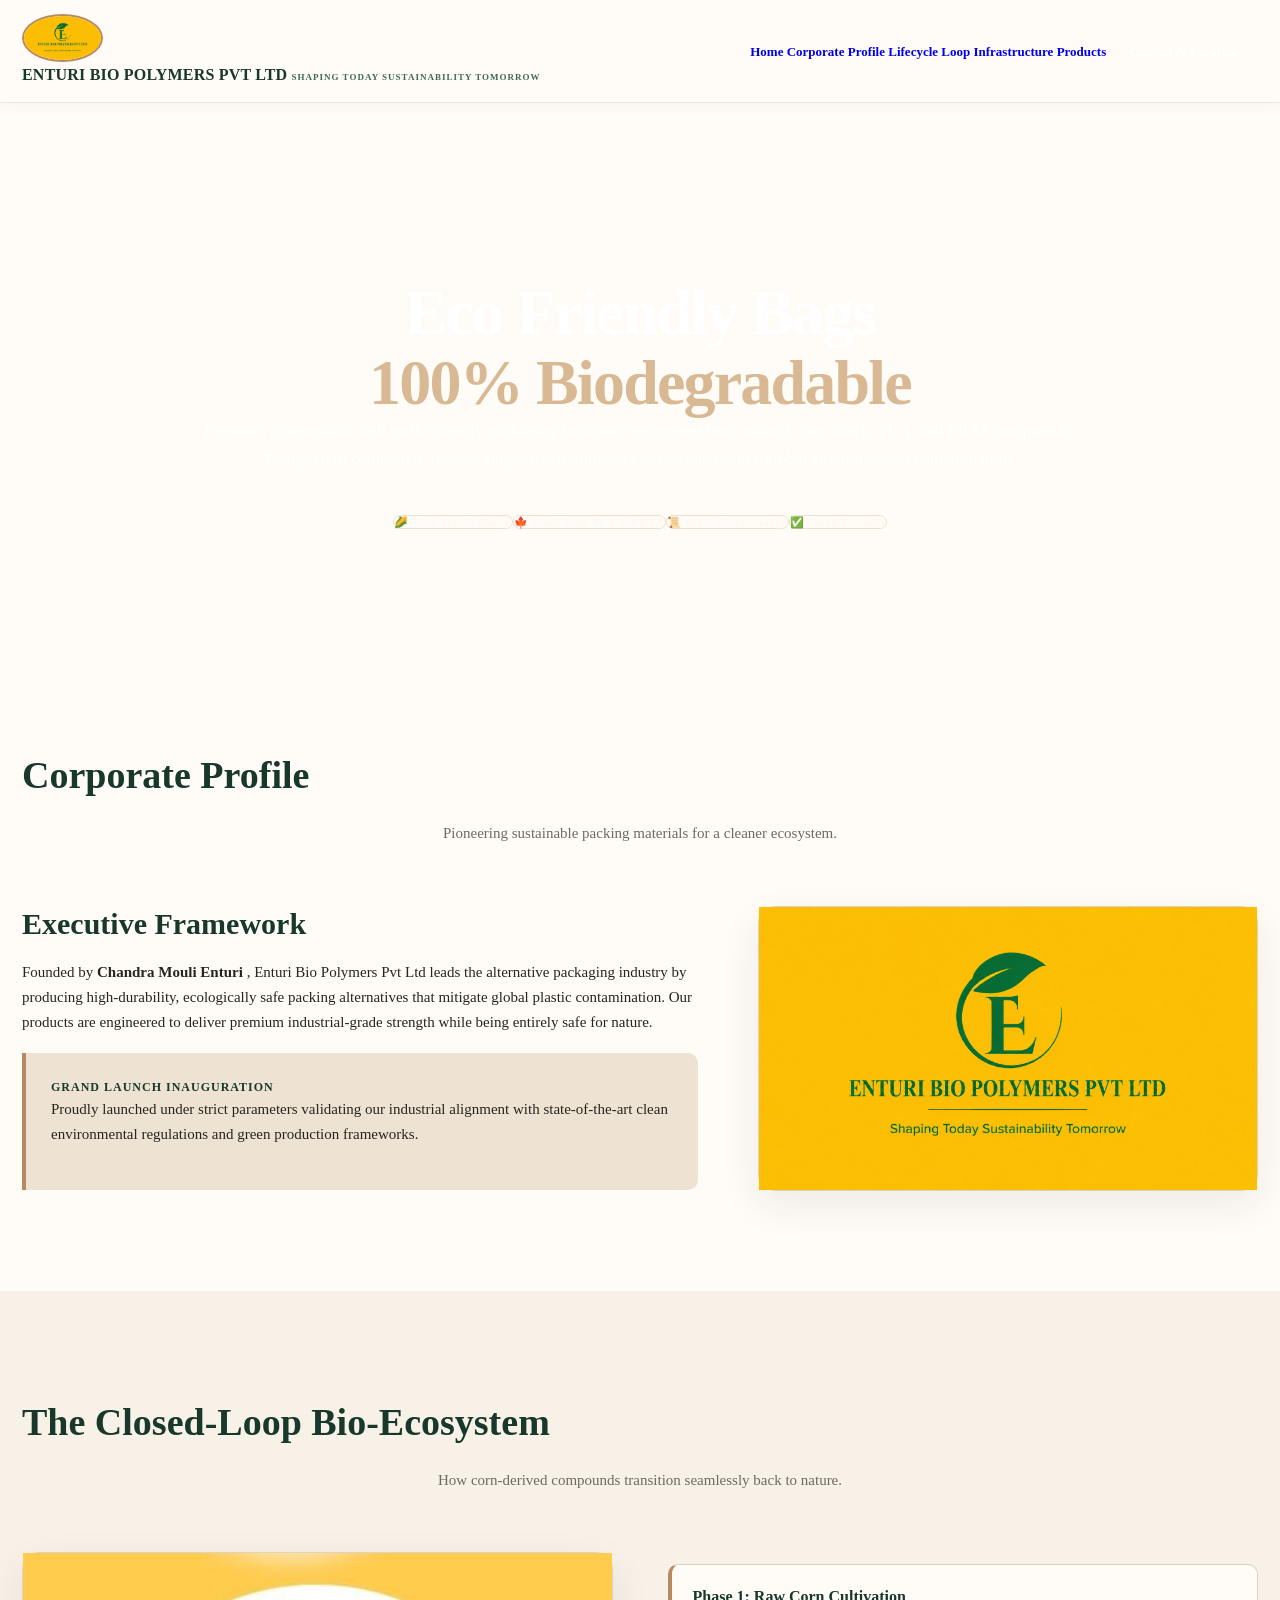
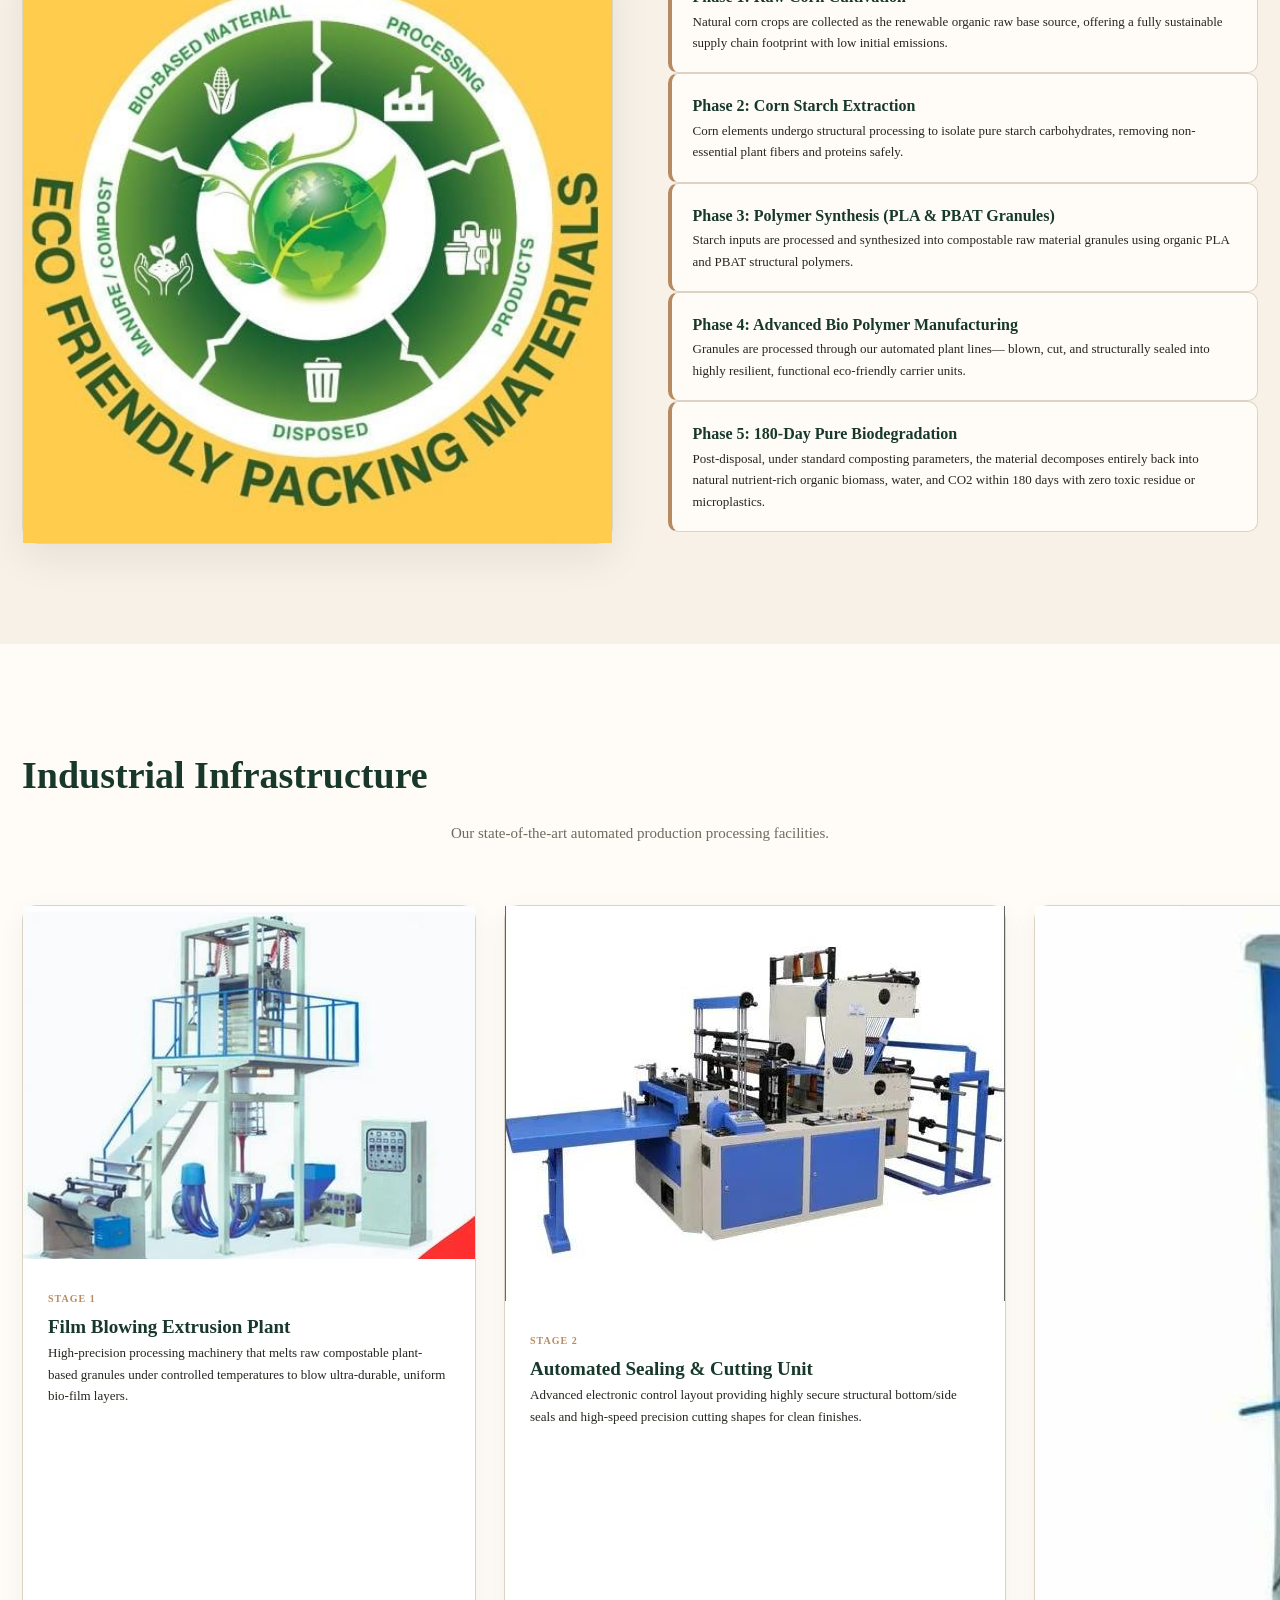
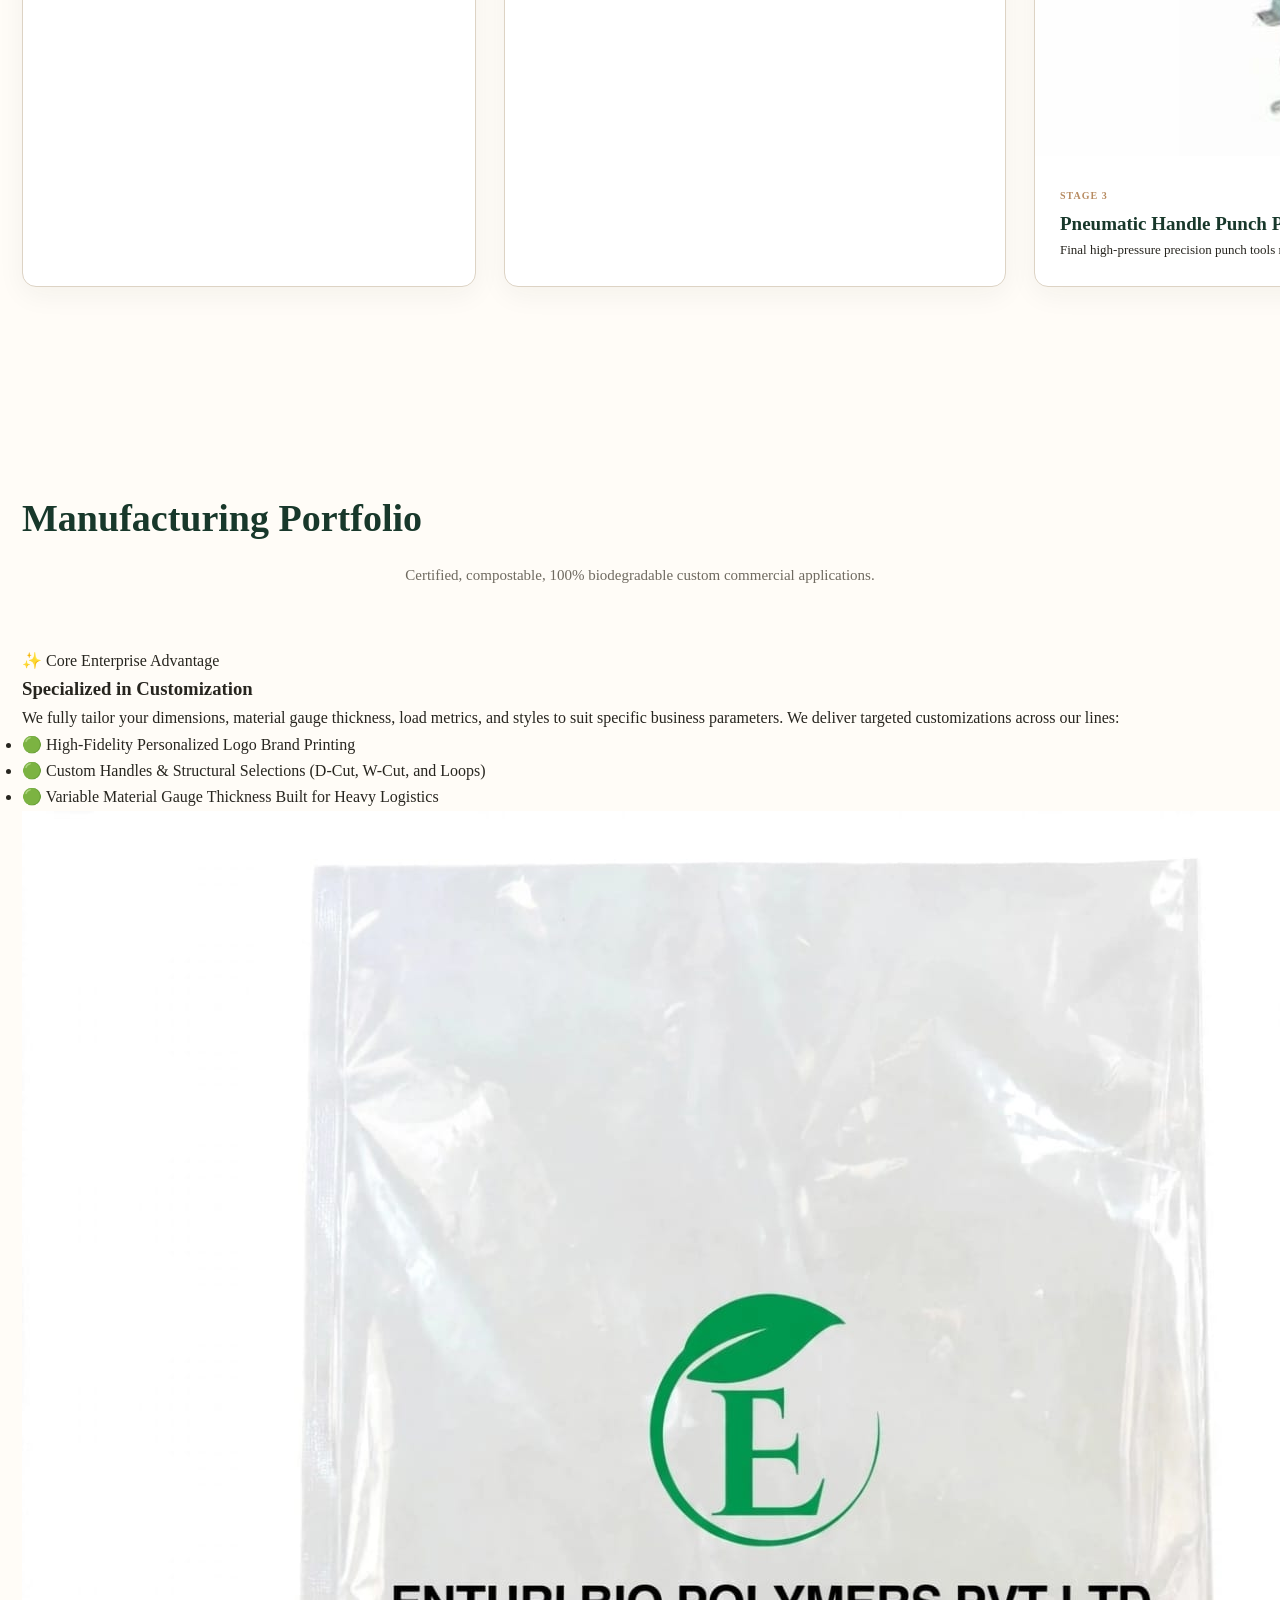
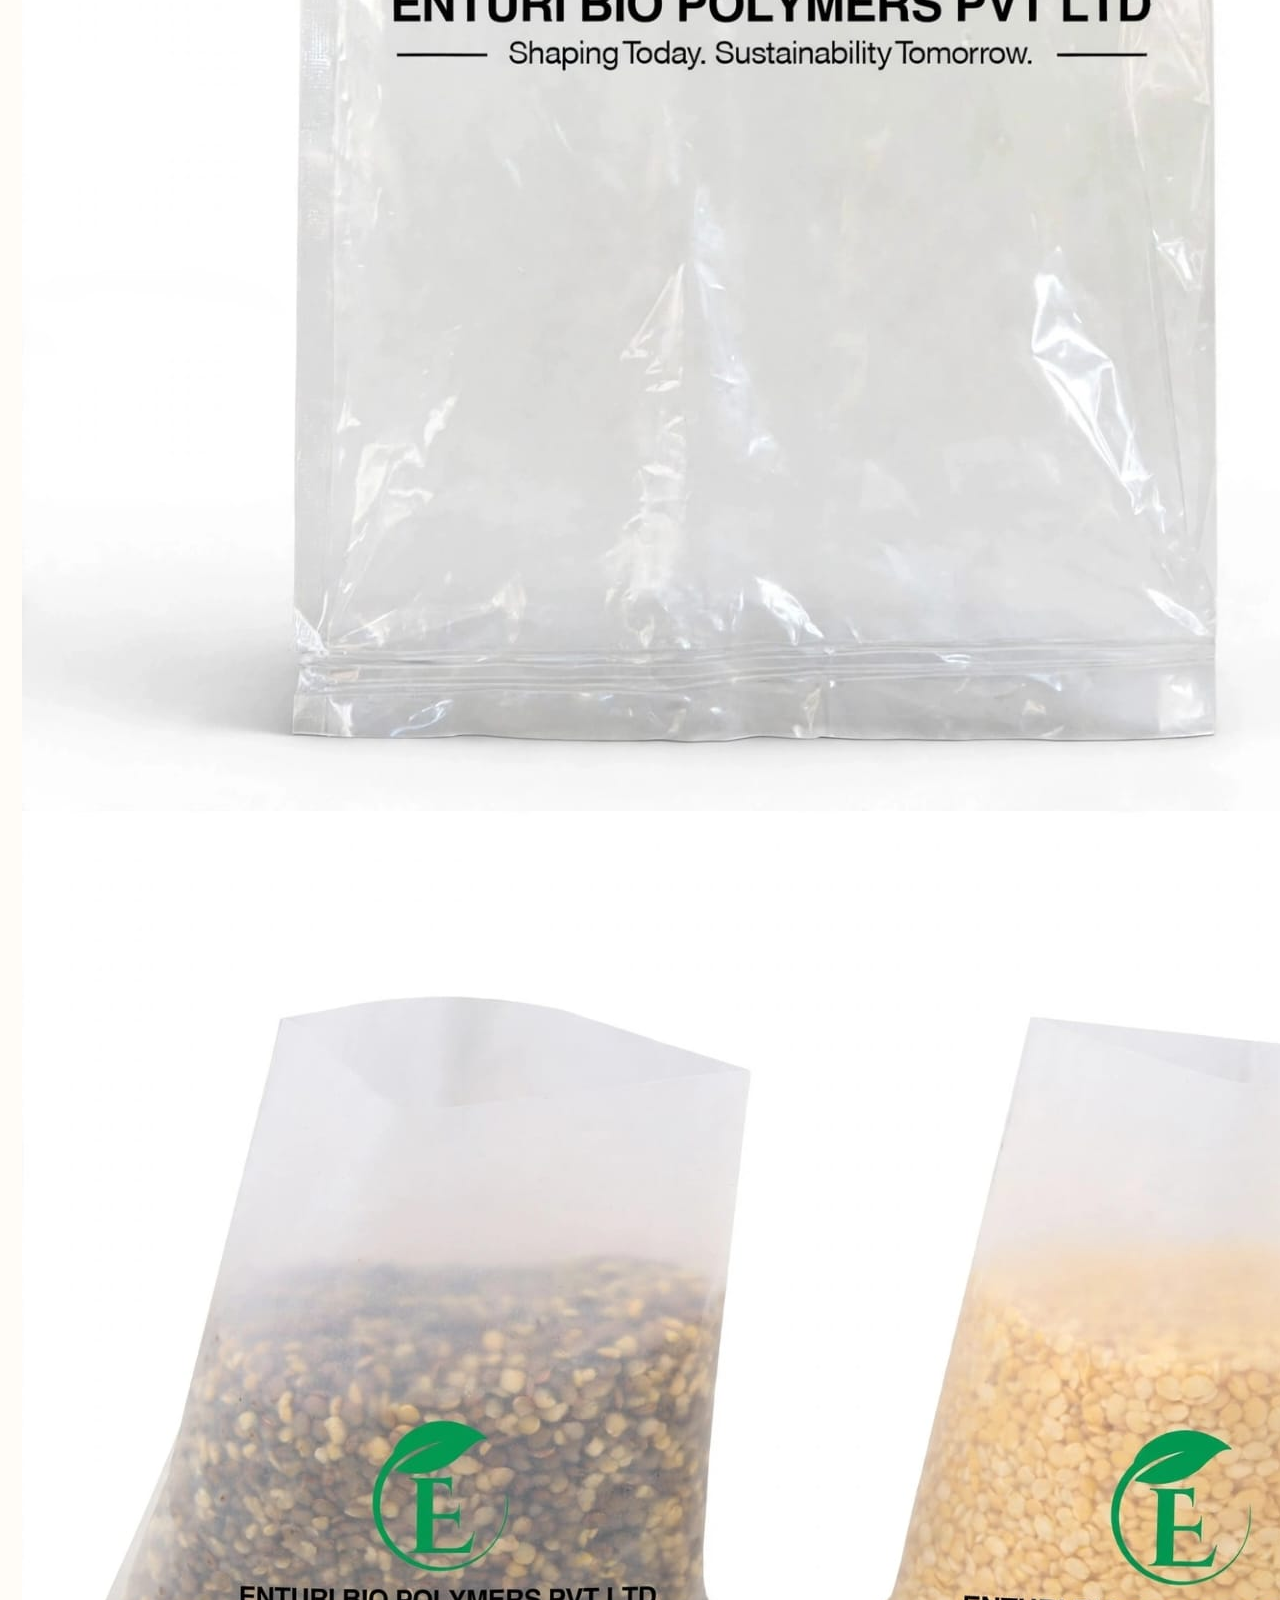
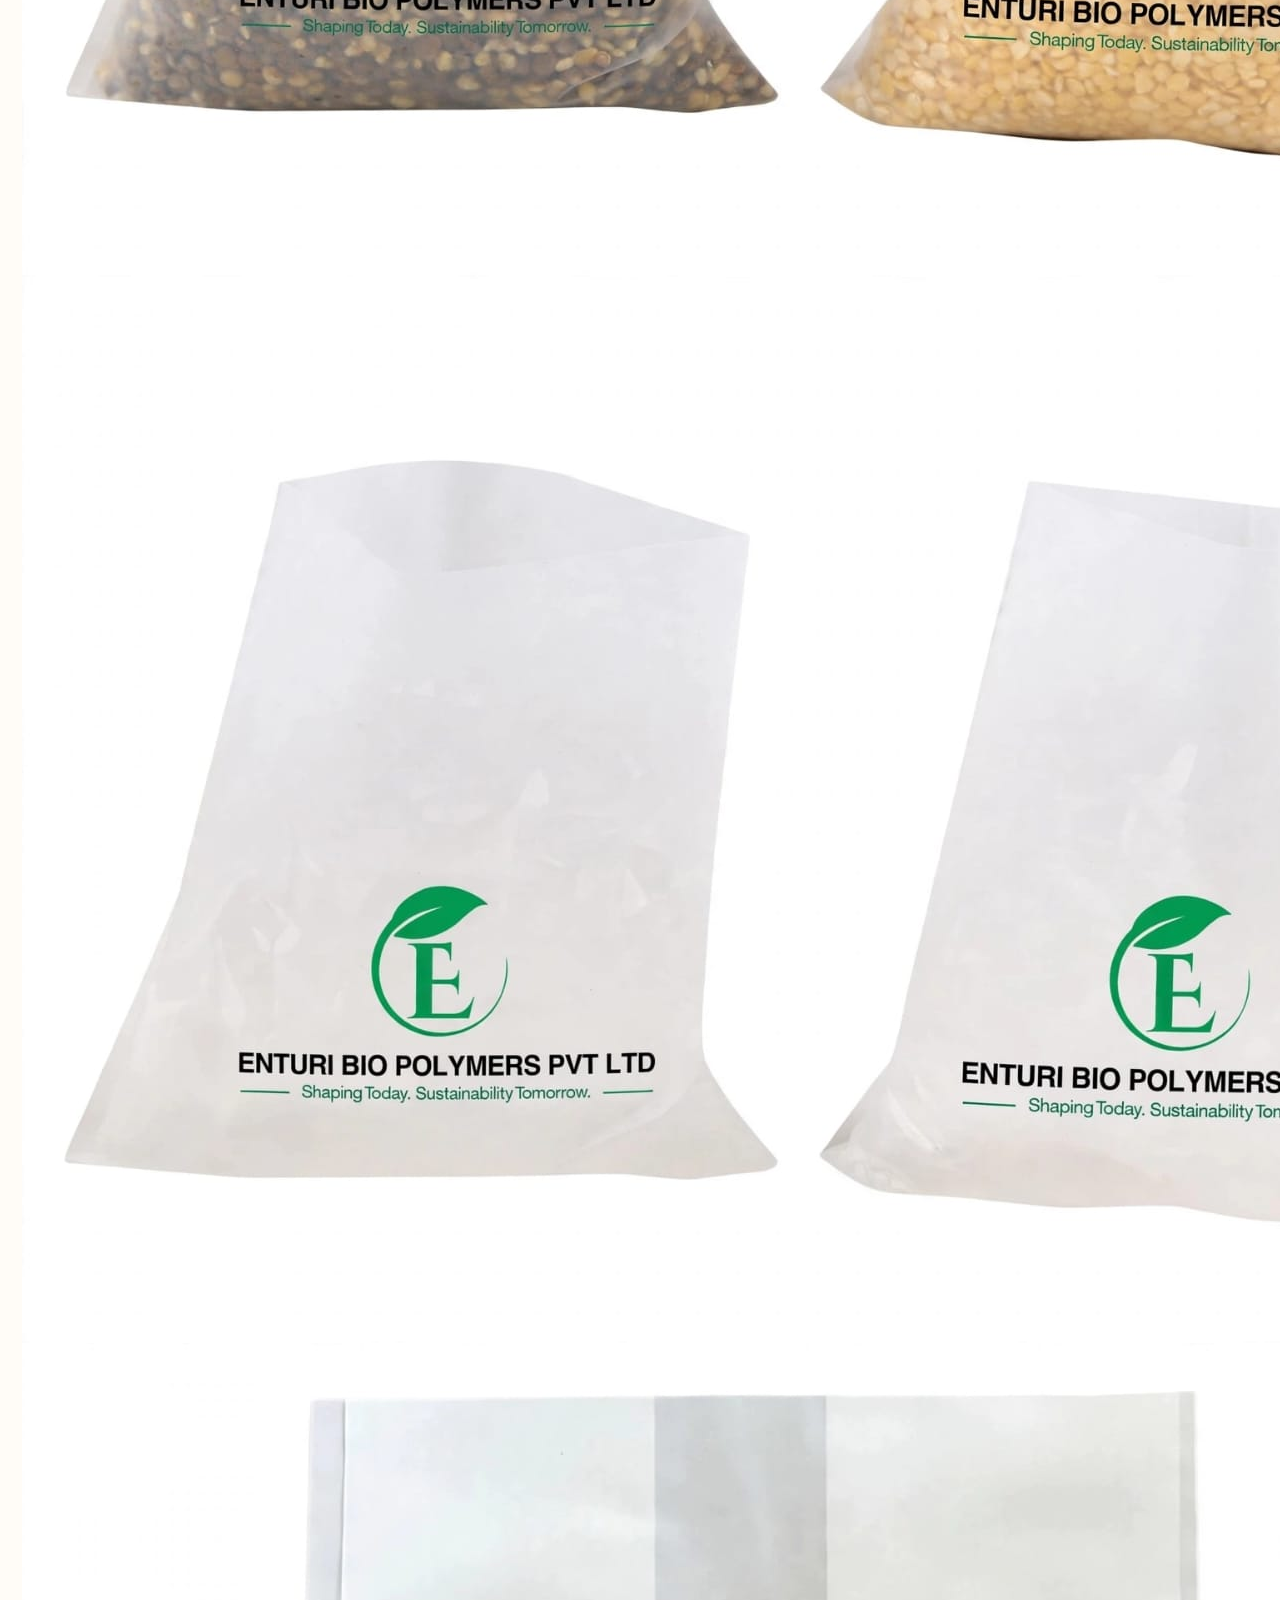
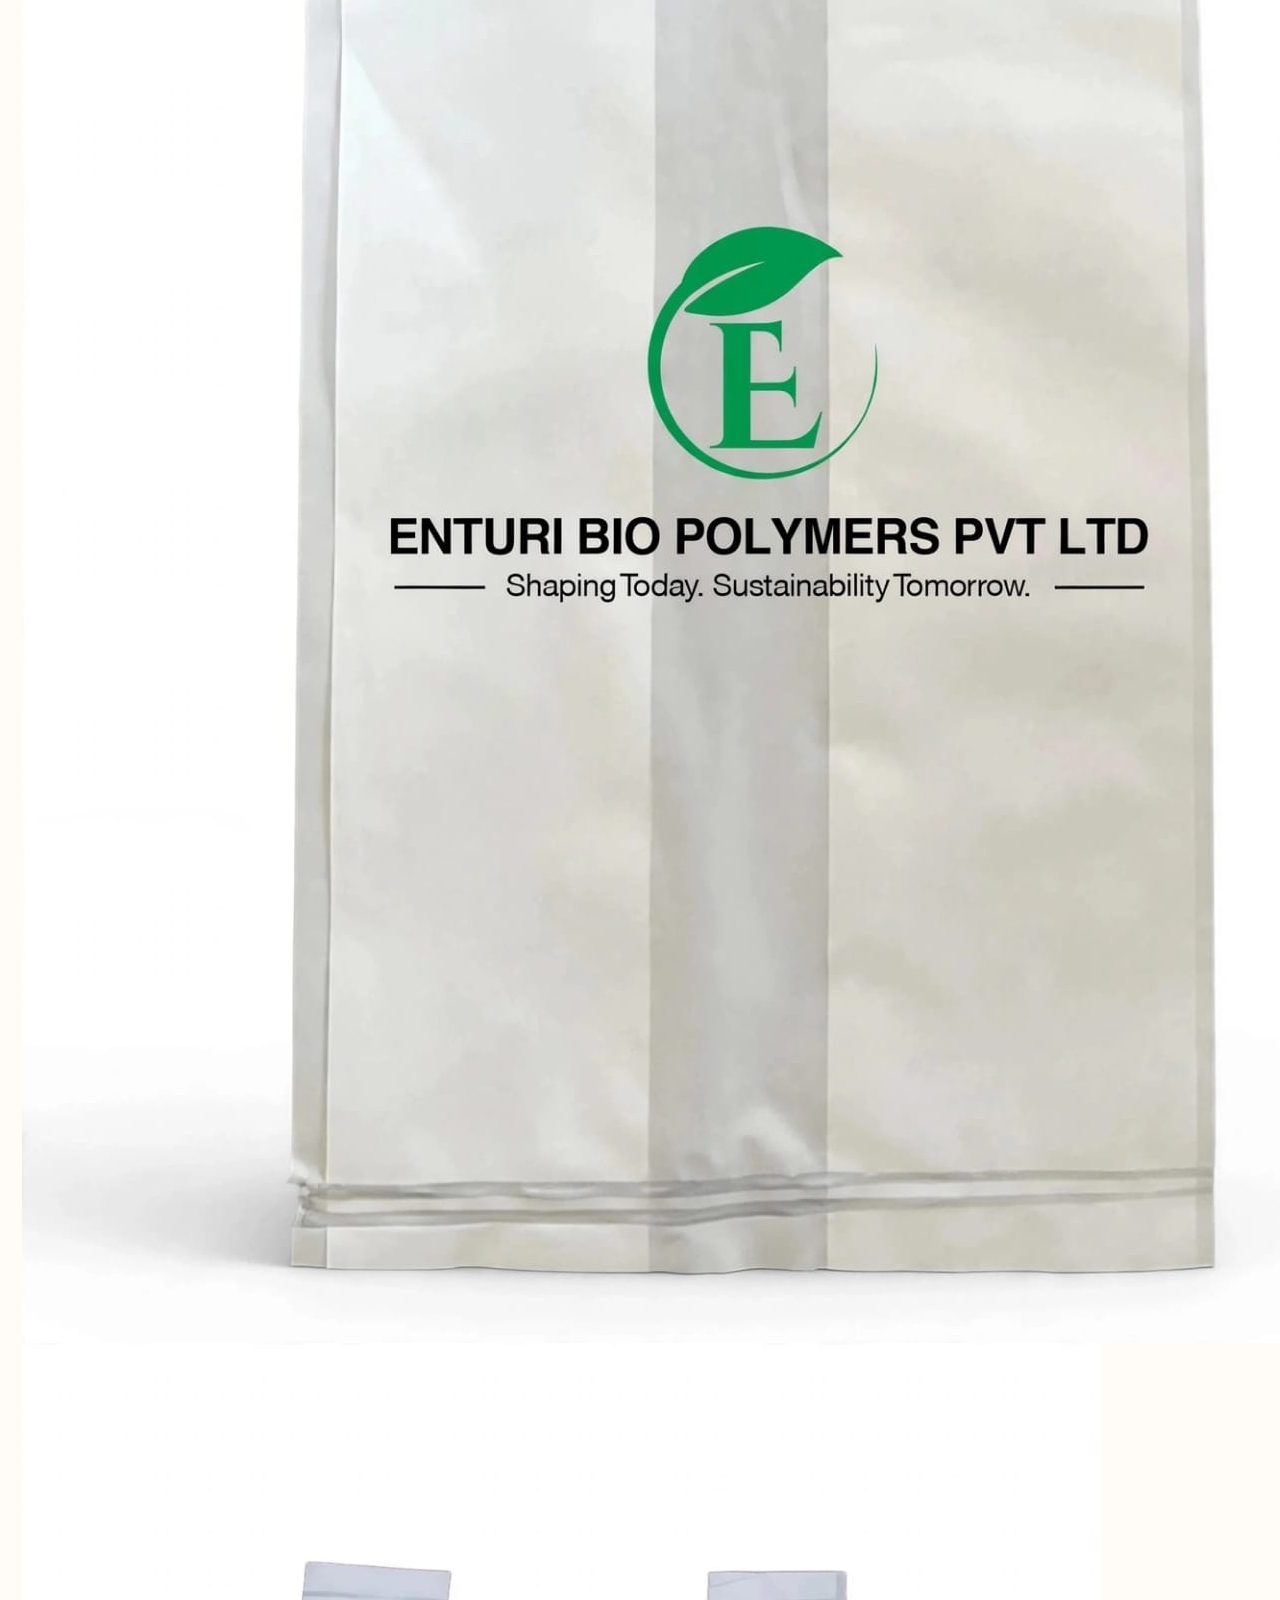
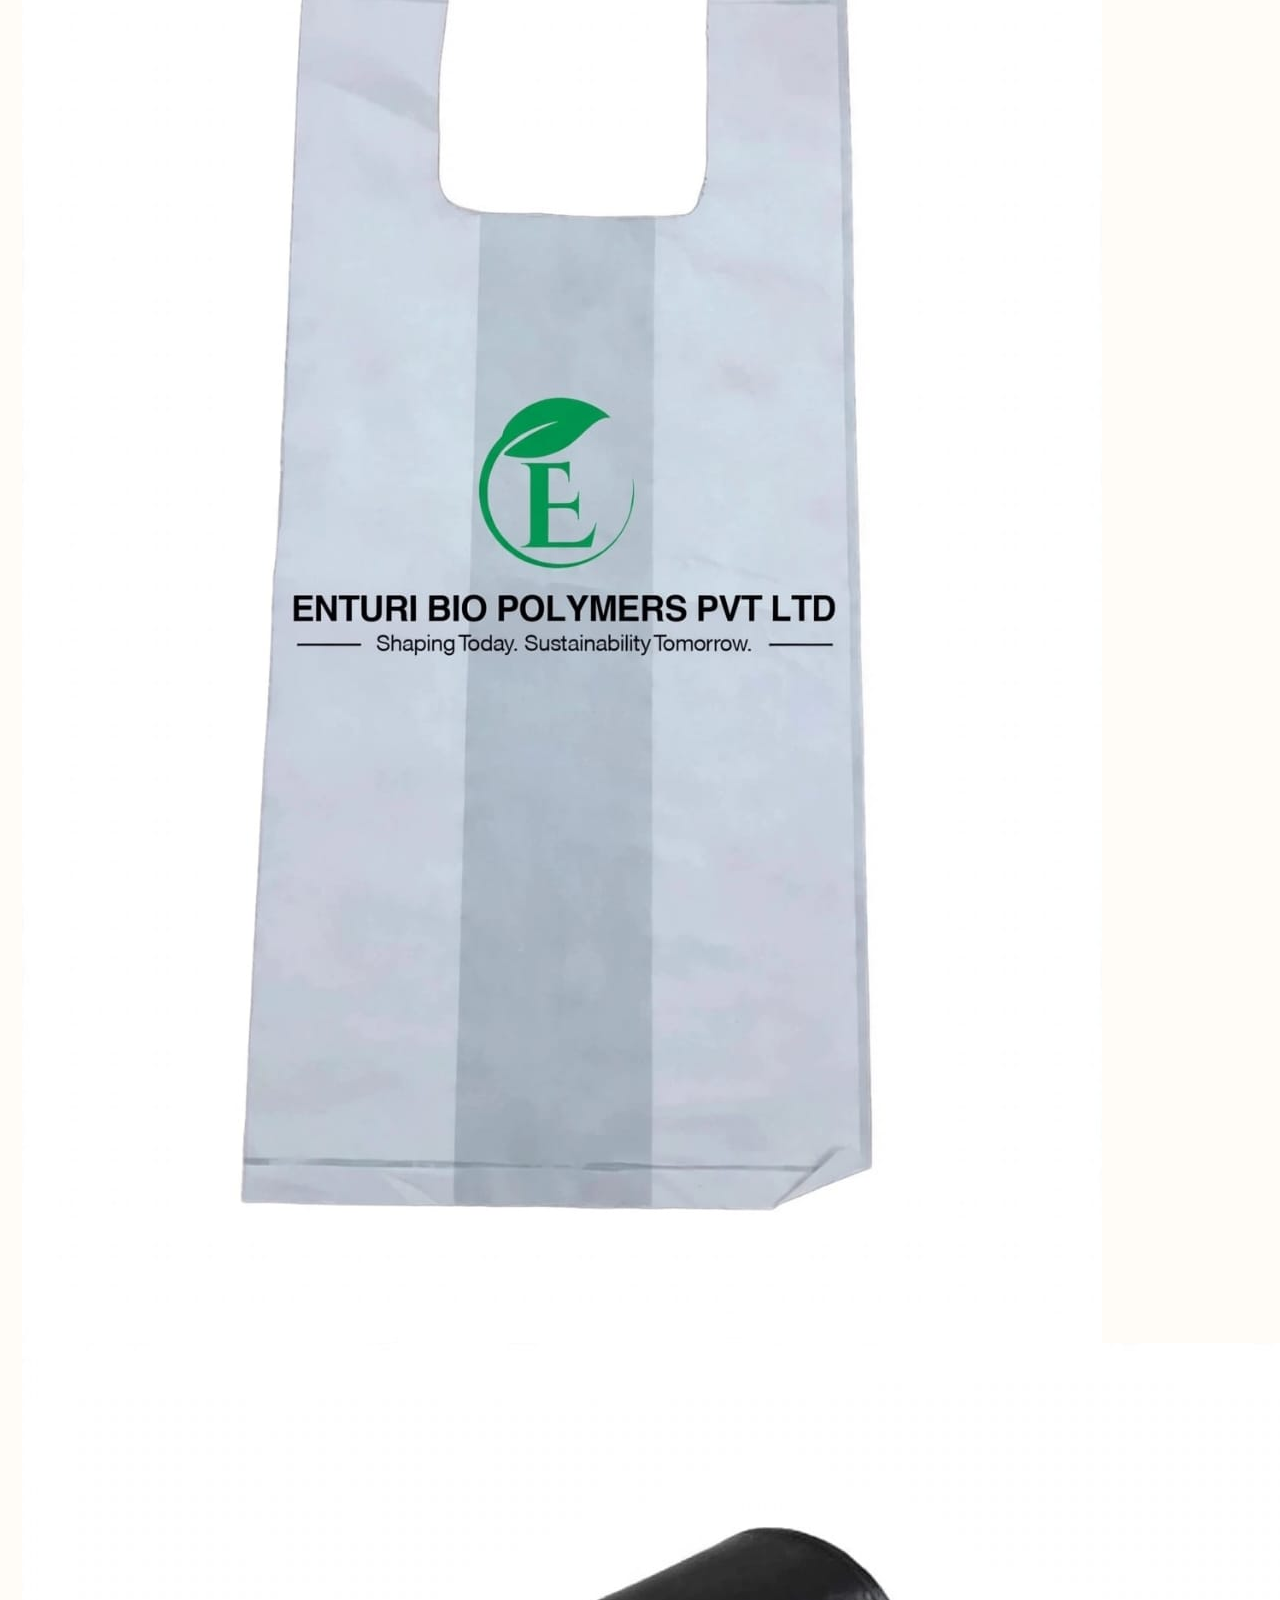
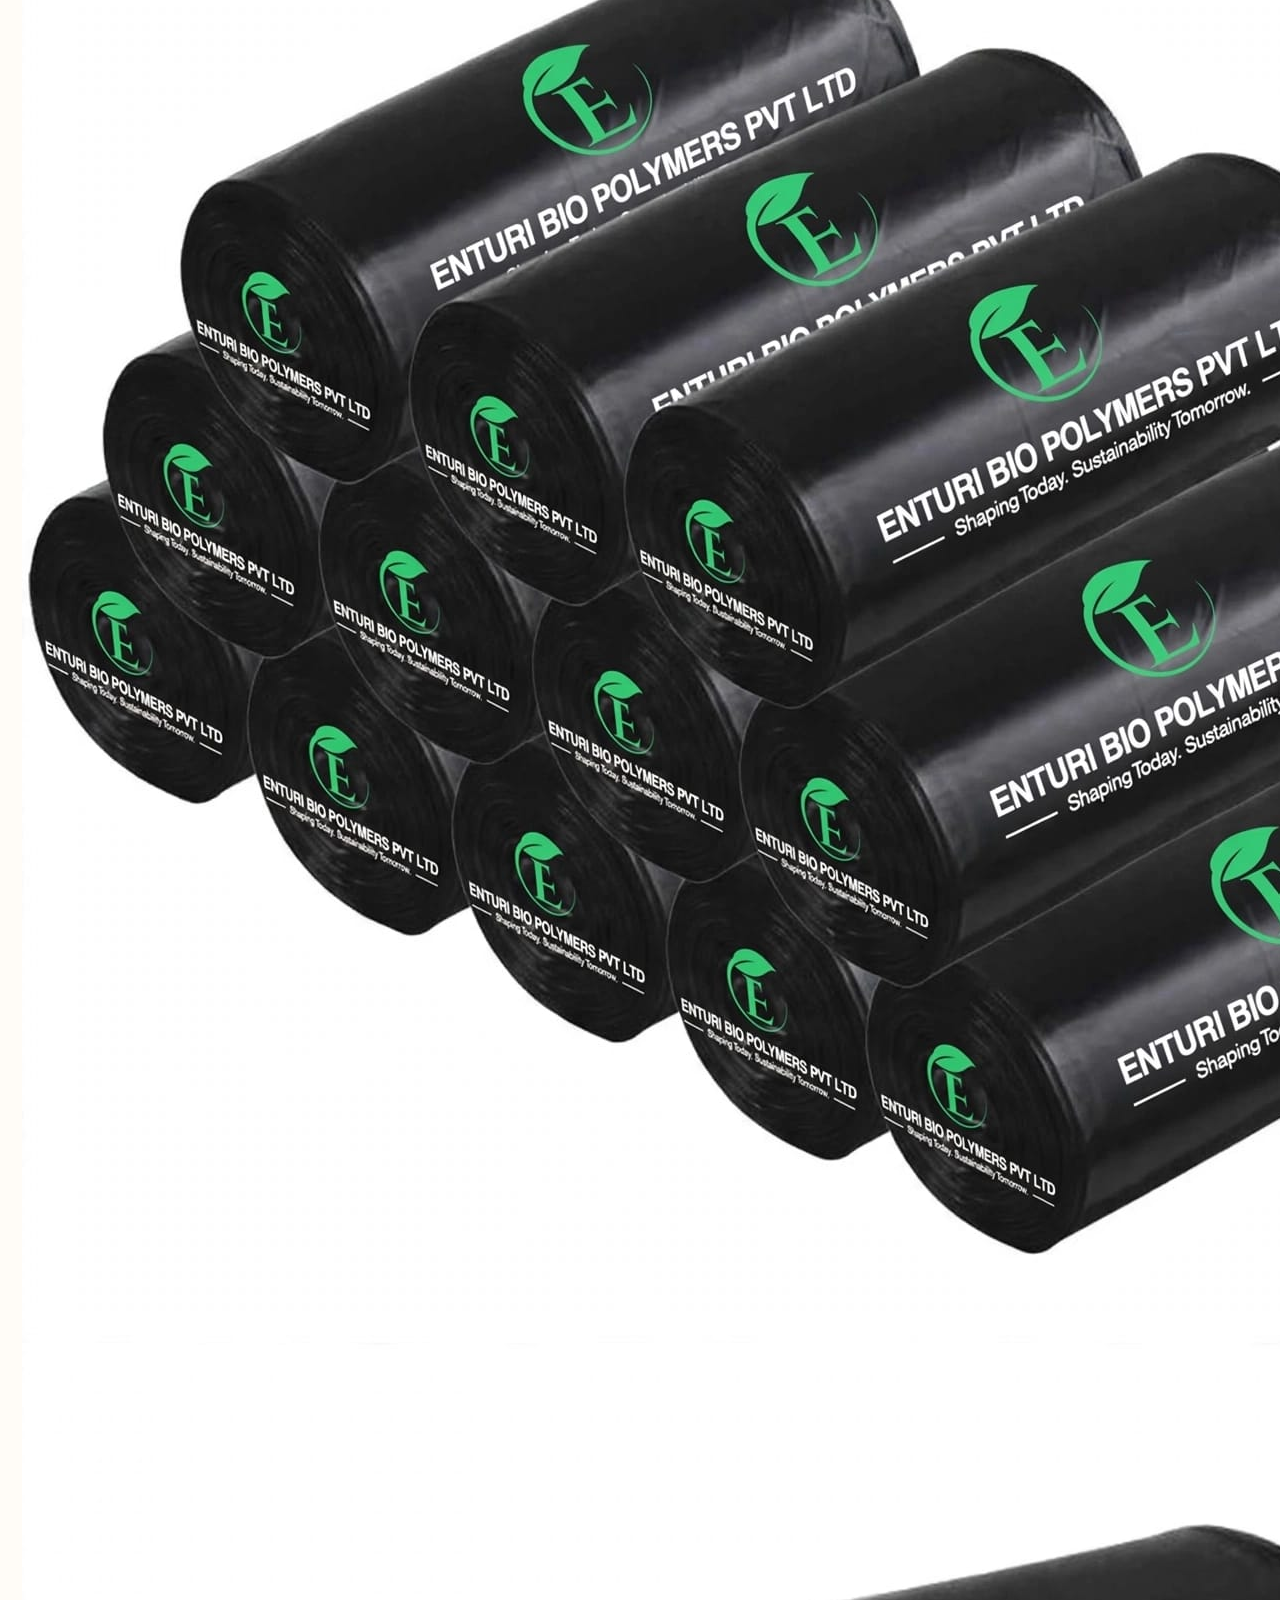
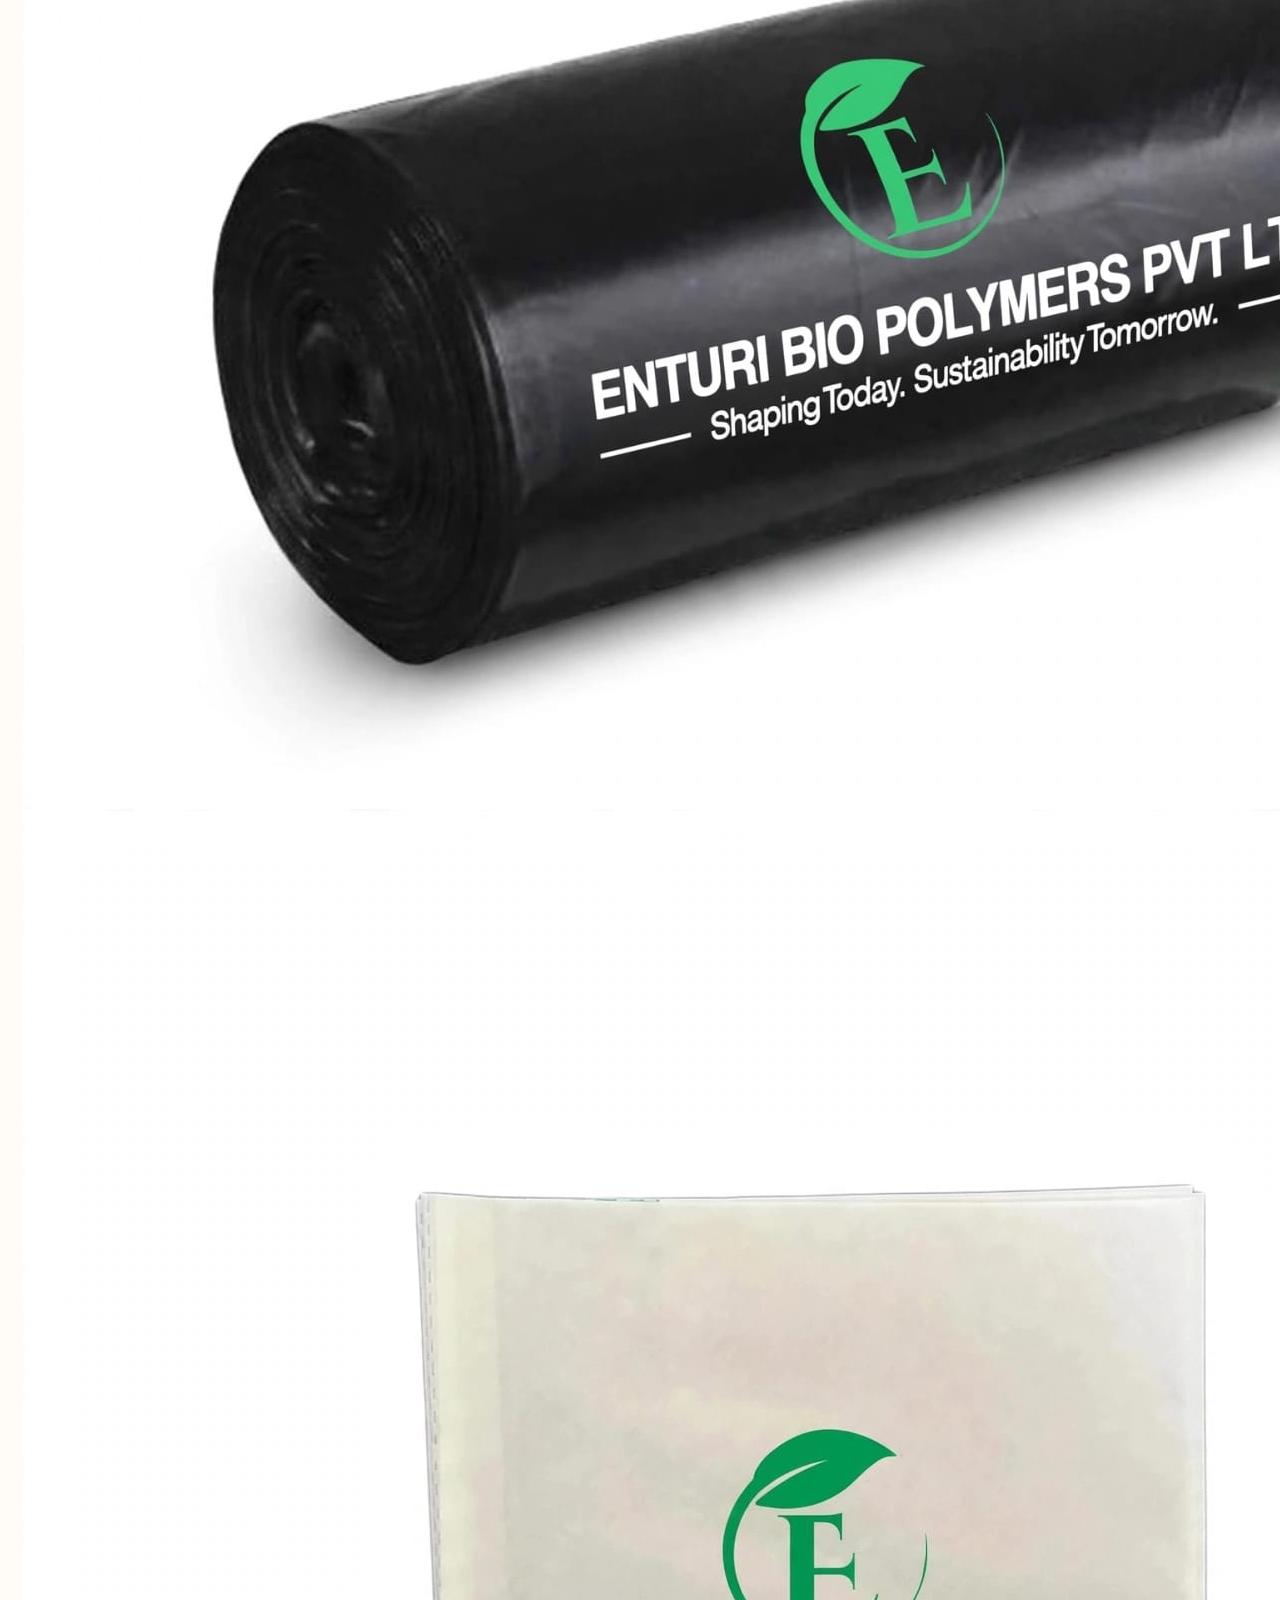
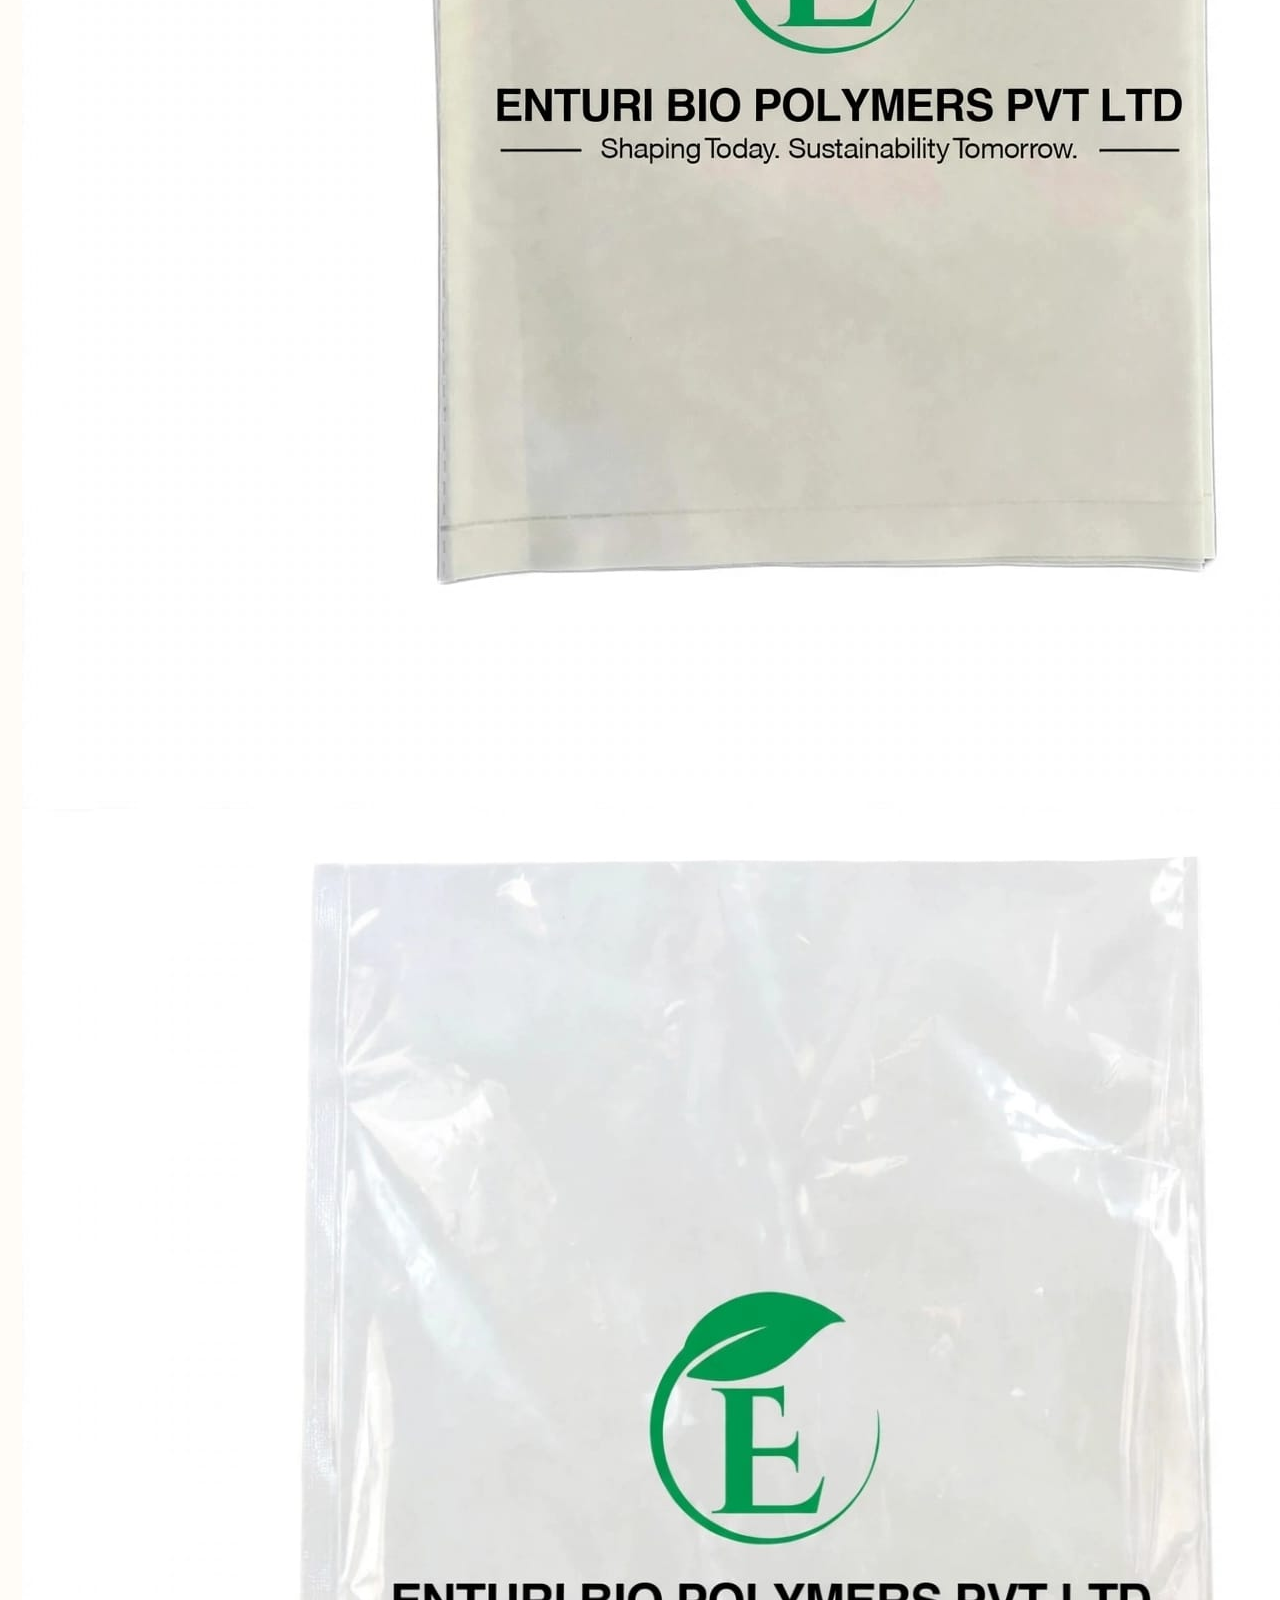
==== commit 43ef6cfa: "Update index.html" ====
--- a/index.html
+++ b/index.html
@@ -1,124 +1,158 @@
 <!DOCTYPE html>
-
 <html lang="en">
 
 <head>
+
     <meta charset="UTF-8">
 
-```
-<meta name="viewport" content="width=device-width, initial-scale=1.0">
-
-<meta name="description"
-    content="Enturi Bio Polymers Pvt Ltd provides biodegradable and compostable packaging solutions including carry bags, rolls and paper-based products.">
-
-<title>Enturi Bio Polymers Pvt Ltd | Compostable Packaging Solutions</title>
-
-<link rel="preconnect" href="https://fonts.googleapis.com">
-<link rel="preconnect" href="https://fonts.gstatic.com" crossorigin>
-
-<link
-    href="https://fonts.googleapis.com/css2?family=Inter:wght@300;400;500;600;700;800&family=Montserrat:wght@400;500;600;700;800&display=swap"
-    rel="stylesheet">
-
-<link rel="stylesheet" href="style.css?v=3.0">
-```
+    <meta name="viewport" content="width=device-width, initial-scale=1.0">
+
+    <meta name="description"
+        content="Enturi Bio Polymers Pvt Ltd provides certified biodegradable and compostable packaging solutions including carry bags, pouches, and grocery bags made from corn starch and plant-based PLA/PBAT compounds.">
+
+    <title>
+        Enturi Bio Polymers Pvt Ltd | Compostable Packaging Solutions
+    </title>
+
+    <link rel="preconnect" href="https://fonts.googleapis.com">
+
+    <link rel="preconnect"
+        href="https://fonts.gstatic.com"
+        crossorigin>
+
+    <link
+        href="https://fonts.googleapis.com/css2?family=Inter:wght@300;400;600;700&family=Montserrat:wght@400;700&display=swap"
+        rel="stylesheet">
+
+    <link rel="stylesheet" href="style.css?v=3.0">
 
 </head>
 
+
 <body>
 
+
+<!-- =====================================================
+     HEADER
+===================================================== -->
+
 <header>
+
     <div class="nav-container">
 
-```
-    <div class="logo-box">
-
-        <div class="logo-branding-wrap">
-
-            <img
-                src="logo.jpg"
-                alt="Enturi Bio Polymers Pvt Ltd Logo"
-            >
-
-            <div class="logo-text-elements">
-
-                <span class="brand-name">
-                    <strong>ENTURI BIO POLYMERS PVT LTD</strong>
-                </span>
-
-                <span class="brand-tagline">
-                    shaping today sustainability tomorrow
-                </span>
-
-            </div>
-
-        </div>
-
-    </div>
-
-
-    <nav class="nav-menu" aria-label="Main Navigation">
-
-        <a href="#home" class="nav-link active">
-            Home
-        </a>
-
-        <a href="#about" class="nav-link">
-            Corporate Profile
-        </a>
-
-        <a href="#lifecycle" class="nav-link">
-            Lifecycle Loop
-        </a>
-
-        <a href="#machinery" class="nav-link">
-            Infrastructure
-        </a>
-
-        <a href="#products" class="nav-link">
-            Products
-        </a>
-
-        <a href="#contact" class="btn-quote-nav">
-            Contact & Location
-        </a>
-
-    </nav>
-
-</div>
-```
+        <div class="logo-box">
+
+            <div class="logo-branding-wrap">
+
+                <img
+                    src="logo.jpg"
+                    alt="Enturi Bio Polymers Pvt Ltd Logo">
+
+                <div class="logo-text-elements">
+
+                    <span class="brand-name">
+
+                        <strong>
+                            ENTURI BIO POLYMERS PVT LTD
+                        </strong>
+
+                    </span>
+
+                    <span class="brand-tagline">
+                        shaping today sustainability tomorrow
+                    </span>
+
+                </div>
+
+            </div>
+
+        </div>
+
+
+        <nav
+            class="nav-menu"
+            aria-label="Main Navigation">
+
+            <a
+                href="#home"
+                class="nav-link active">
+                Home
+            </a>
+
+            <a
+                href="#about"
+                class="nav-link">
+                Corporate Profile
+            </a>
+
+            <a
+                href="#lifecycle"
+                class="nav-link">
+                Lifecycle Loop
+            </a>
+
+            <a
+                href="#machinery"
+                class="nav-link">
+                Infrastructure
+            </a>
+
+            <a
+                href="#products"
+                class="nav-link">
+                Products
+            </a>
+
+            <a
+                href="#contact"
+                class="btn-quote-nav">
+                Contact & Location
+            </a>
+
+        </nav>
+
+    </div>
 
 </header>
 
+
+
 <main>
 
-```
-<!-- ==========================================
+
+<!-- =====================================================
      HERO
-=========================================== -->
-
-<section id="home" class="hero">
+===================================================== -->
+
+<section
+    id="home"
+    class="hero">
 
     <div class="hero-inner">
 
-        <span class="hero-eyebrow">
-            ENTURI BIO POLYMERS
-        </span>
-
         <h1>
+
             Eco Friendly Bags
+
             <br>
 
             <span class="hero-highlight">
                 100% Biodegradable
             </span>
+
         </h1>
 
+
         <p>
-            Premium compostable and earth-friendly packaging solutions
-            engineered from natural corn starch, PLA, and PBAT compounds.
-            Designed to replace traditional single-use plastics with
-            more responsible alternatives.
+
+            Premium compostable and earth-friendly
+            packaging solutions engineered from
+            natural corn starch, PLA, and PBAT
+            compounds. Designed to completely
+            replace single-use traditional plastics
+            and reduce global environmental
+            contamination.
+
         </p>
 
 
@@ -129,11 +163,11 @@
             </span>
 
             <span class="badge-item">
-                🍁 PLA & PBAT
+                🍁 Made from PLA & PBAT
             </span>
 
             <span class="badge-item">
-                📜 Compostable
+                📜 100% Compostable
             </span>
 
             <span class="badge-item">
@@ -147,9 +181,10 @@
 </section>
 
 
-<!-- ==========================================
+
+<!-- =====================================================
      CORPORATE PROFILE
-=========================================== -->
+===================================================== -->
 
 <section id="about">
 
@@ -158,33 +193,38 @@
     </h2>
 
     <div class="section-subtitle">
-        Pioneering sustainable packaging materials for a cleaner ecosystem.
+        Pioneering sustainable packing materials
+        for a cleaner ecosystem.
     </div>
 
 
     <div class="about-grid">
 
+
         <div class="about-text">
 
-            <span class="content-kicker">
-                WHO WE ARE
-            </span>
-
             <h3>
-                Building practical alternatives to conventional packaging.
+                Executive Framework
             </h3>
 
             <p>
-                Founded by <strong>Chandra Mouli Enturi</strong>,
-                Enturi Bio Polymers Pvt Ltd focuses on sustainable packaging
-                alternatives designed to combine practical performance
-                with environmental responsibility.
-            </p>
-
-            <p>
-                Our product approach focuses on plant-based materials,
-                compostable structures and customized packaging solutions
-                for commercial applications.
+
+                Founded by
+                <strong>
+                    Chandra Mouli Enturi
+                </strong>,
+
+                Enturi Bio Polymers Pvt Ltd
+                leads the alternative packaging
+                industry by producing
+                high-durability, ecologically safe
+                packing alternatives that mitigate
+                global plastic contamination.
+
+                Our products are engineered to deliver
+                premium industrial-grade strength
+                while being entirely safe for nature.
+
             </p>
 
 
@@ -195,22 +235,27 @@
                 </div>
 
                 <p>
-                    Proudly launched with a focus on sustainable
-                    manufacturing, responsible material selection and
-                    modern packaging requirements.
+
+                    Proudly launched under strict
+                    parameters validating our
+                    industrial alignment with
+                    state-of-the-art clean
+                    environmental regulations
+                    and green production frameworks.
+
                 </p>
 
             </div>
 
         </div>
+
 
 
         <div class="about-image">
 
             <img
                 src="logo.jpg"
-                alt="Enturi Bio Polymers official presentation"
-            >
+                alt="Enturi Bio Polymers Pvt Ltd Official Logo Presentation">
 
         </div>
 
@@ -219,141 +264,140 @@
 </section>
 
 
-<!-- ==========================================
+
+<!-- =====================================================
      LIFECYCLE
-=========================================== -->
-
-<section id="lifecycle" class="lifecycle">
+===================================================== -->
+
+<section
+    id="lifecycle"
+    class="lifecycle">
 
     <h2 class="section-title">
         The Closed-Loop Bio-Ecosystem
     </h2>
 
     <div class="section-subtitle">
-        How plant-derived materials move through the production lifecycle.
+
+        How corn-derived compounds transition
+        seamlessly back to nature.
+
     </div>
 
 
     <div class="lifecycle-container">
+
 
         <div class="lifecycle-graphic-image-box">
 
             <img
                 src="safety.jpeg"
-                alt="Enturi Bio Polymers environmental safety and lifecycle"
-            >
-
-        </div>
+                alt="Enturi Bio Polymers Pvt Ltd Environmental Safety and Certified Eco Loop Matrix">
+
+        </div>
+
 
 
         <div class="lifecycle-steps">
 
+
             <div class="step-block">
 
-                <span class="step-number">
-                    01
-                </span>
-
-                <div>
-
-                    <h4>
-                        Raw Corn Cultivation
-                    </h4>
-
-                    <p>
-                        Natural corn crops provide the renewable organic
-                        base material used in the production process.
-                    </p>
-
-                </div>
-
-            </div>
+                <h4>
+                    Phase 1: Raw Corn Cultivation
+                </h4>
+
+                <p>
+
+                    Natural corn crops are collected
+                    as the renewable organic raw base
+                    source, offering a fully sustainable
+                    supply chain footprint with low
+                    initial emissions.
+
+                </p>
+
+            </div>
+
 
 
             <div class="step-block">
 
-                <span class="step-number">
-                    02
-                </span>
-
-                <div>
-
-                    <h4>
-                        Corn Starch Extraction
-                    </h4>
-
-                    <p>
-                        Corn elements undergo processing to isolate
-                        the starch component used as a plant-based input.
-                    </p>
-
-                </div>
-
-            </div>
+                <h4>
+                    Phase 2: Corn Starch Extraction
+                </h4>
+
+                <p>
+
+                    Corn elements undergo structural
+                    processing to isolate pure starch
+                    carbohydrates, removing
+                    non-essential plant fibers and
+                    proteins safely.
+
+                </p>
+
+            </div>
+
 
 
             <div class="step-block">
 
-                <span class="step-number">
-                    03
-                </span>
-
-                <div>
-
-                    <h4>
-                        Polymer Synthesis
-                    </h4>
-
-                    <p>
-                        Starch-based inputs are processed into
-                        compostable PLA and PBAT material structures.
-                    </p>
-
-                </div>
-
-            </div>
+                <h4>
+                    Phase 3: Polymer Synthesis
+                    (PLA & PBAT Granules)
+                </h4>
+
+                <p>
+
+                    Starch inputs are processed and
+                    synthesized into compostable raw
+                    material granules using organic
+                    PLA and PBAT structural polymers.
+
+                </p>
+
+            </div>
+
 
 
             <div class="step-block">
 
-                <span class="step-number">
-                    04
-                </span>
-
-                <div>
-
-                    <h4>
-                        Bio Polymer Manufacturing
-                    </h4>
-
-                    <p>
-                        Material granules are processed through production
-                        lines to form practical packaging products.
-                    </p>
-
-                </div>
-
-            </div>
+                <h4>
+                    Phase 4: Advanced Bio Polymer Manufacturing
+                </h4>
+
+                <p>
+
+                    Granules are processed through
+                    our automated plant lines—
+                    blown, cut, and structurally sealed
+                    into highly resilient, functional
+                    eco-friendly carrier units.
+
+                </p>
+
+            </div>
+
 
 
             <div class="step-block">
 
-                <span class="step-number">
-                    05
-                </span>
-
-                <div>
-
-                    <h4>
-                        End-of-Life Decomposition
-                    </h4>
-
-                    <p>
-                        Compostable products are intended to return to
-                        natural biological cycles under suitable conditions.
-                    </p>
-
-                </div>
+                <h4>
+                    Phase 5: 180-Day Pure Biodegradation
+                </h4>
+
+                <p>
+
+                    Post-disposal, under standard
+                    composting parameters, the
+                    material decomposes entirely
+                    back into natural nutrient-rich
+                    organic biomass, water, and CO2
+                    within 180 days with zero toxic
+                    residue or microplastics.
+
+                </p>
 
             </div>
 
@@ -364,24 +408,31 @@
 </section>
 
 
-<!-- ==========================================
+
+<!-- =====================================================
      MACHINERY
-=========================================== -->
-
-<section id="machinery" class="machinery-section">
+===================================================== -->
+
+<section
+    id="machinery"
+    class="machinery-section">
 
     <h2 class="section-title">
         Industrial Infrastructure
     </h2>
 
     <div class="section-subtitle">
-        Our production infrastructure supporting modern bio-polymer
-        packaging manufacturing.
+
+        Our state-of-the-art automated production
+        processing facilities.
+
     </div>
 
 
     <div class="machinery-grid">
 
+
+        <!-- MACHINE 1 -->
 
         <div class="machine-card">
 
@@ -389,15 +440,14 @@
 
                 <img
                     src="M1.jpeg"
-                    alt="Bio-Polymer Film Blowing Extrusion Plant"
-                >
+                    alt="Bio-Polymer Film Blowing Extrusion Plant">
 
             </div>
 
             <div class="machine-info">
 
                 <span class="machine-step-tag">
-                    STAGE 01
+                    Stage 1
                 </span>
 
                 <h3>
@@ -405,14 +455,22 @@
                 </h3>
 
                 <p>
-                    Processing machinery used to form durable bio-film
-                    structures from compostable material inputs.
+
+                    High-precision processing machinery
+                    that melts raw compostable
+                    plant-based granules under
+                    controlled temperatures to blow
+                    ultra-durable, uniform bio-film layers.
+
                 </p>
 
             </div>
 
         </div>
 
+
+
+        <!-- MACHINE 2 -->
 
         <div class="machine-card">
 
@@ -420,15 +478,14 @@
 
                 <img
                     src="M2.jpeg"
-                    alt="Automated Bag Cutting and Sealing Machine"
-                >
+                    alt="Automated High-Speed Bag Cutting & Sealing Machine">
 
             </div>
 
             <div class="machine-info">
 
                 <span class="machine-step-tag">
-                    STAGE 02
+                    Stage 2
                 </span>
 
                 <h3>
@@ -436,14 +493,22 @@
                 </h3>
 
                 <p>
-                    Precision cutting and sealing equipment for
-                    consistent packaging production.
+
+                    Advanced electronic control
+                    layout providing highly secure
+                    structural bottom/side seals
+                    and high-speed precision cutting
+                    shapes for clean finishes.
+
                 </p>
 
             </div>
 
         </div>
 
+
+
+        <!-- MACHINE 3 -->
 
         <div class="machine-card">
 
@@ -451,15 +516,14 @@
 
                 <img
                     src="M3.jpeg"
-                    alt="Pneumatic Handle Punch Press"
-                >
+                    alt="Heavy Duty Pneumatic Punching Press">
 
             </div>
 
             <div class="machine-info">
 
                 <span class="machine-step-tag">
-                    STAGE 03
+                    Stage 3
                 </span>
 
                 <h3>
@@ -467,8 +531,13 @@
                 </h3>
 
                 <p>
-                    Precision punching equipment for D-cut, W-cut
-                    and customized carry-bag handles.
+
+                    Final high-pressure precision
+                    punch tools molding structurally
+                    sound D-cut, W-cut, or specific
+                    customized carry handles onto
+                    the finished product runs.
+
                 </p>
 
             </div>
@@ -480,418 +549,248 @@
 </section>
 
 
-<!-- ==========================================
+
+<!-- =====================================================
      PRODUCTS
-=========================================== -->
-
-<section id="products" class="products">
-
-    <div class="products-heading">
-
-        <span class="eyebrow">
-            OUR PRODUCTS
-        </span>
-
-        <h2 class="section-title">
-            Sustainable Packaging Portfolio
-        </h2>
-
-        <div class="section-subtitle">
-            Explore our range of bags, rolls and paper-based
-            packaging solutions.
-        </div>
-
-    </div>
-
-
-    <div class="product-showcase">
-
-
-        <!-- FEATURED PRODUCT -->
-
-        <div class="featured-product-card">
-
-            <span class="featured-label">
-                PRODUCT RANGE
-            </span>
-
-            <img
-                id="featuredProduct"
-                src="cover.jpeg"
-                alt="Enturi Bio Polymers product"
-            >
-
-        </div>
-
-
-        <!-- CONTINUOUS PRODUCT SHOWCASE -->
-
-        <div class="product-marquee">
-
-            <div class="product-marquee-track">
-
-
-                <!-- PRODUCT SET 1 -->
-
-                <button
-                    class="product-marquee-item active"
-                    type="button"
-                    data-image="cover.jpeg"
-                    data-alt="Compostable product"
-                >
+===================================================== -->
+
+<section
+    id="products"
+    class="products">
+
+    <h2 class="section-title">
+        Manufacturing Portfolio
+    </h2>
+
+    <div class="section-subtitle">
+
+        Certified, compostable, 100% biodegradable
+        custom commercial applications.
+
+    </div>
+
+
+
+    <!-- EXISTING CUSTOMIZATION BANNER -->
+
+    <div class="customization-banner">
+
+        <div class="customization-text">
+
+            <div class="banner-badge">
+                ✨ Core Enterprise Advantage
+            </div>
+
+            <h3>
+                Specialized in Customization
+            </h3>
+
+            <p>
+
+                We fully tailor your dimensions,
+                material gauge thickness,
+                load metrics, and styles to suit
+                specific business parameters.
+                We deliver targeted customizations
+                across our lines:
+
+            </p>
+
+
+            <ul class="customization-list">
+
+                <li>
+                    🟢 High-Fidelity Personalized
+                    Logo Brand Printing
+                </li>
+
+                <li>
+                    🟢 Custom Handles & Structural
+                    Selections
+                    (D-Cut, W-Cut, and Loops)
+                </li>
+
+                <li>
+                    🟢 Variable Material Gauge Thickness
+                    Built for Heavy Logistics
+                </li>
+
+            </ul>
+
+        </div>
+
+    </div>
+
+
+
+    <!-- =================================================
+         NEW PRODUCT TRAIN
+    ================================================= -->
+
+    <div class="product-train-wrap">
+
+
+        <div class="product-train">
+
+
+            <!-- PRODUCT SET 1 -->
+
+            <div class="product-train-set">
+
+
+                <div class="product-train-card">
 
                     <img
                         src="cover.jpeg"
-                        alt=""
-                    >
-
-                </button>
-
-
-                <button
-                    class="product-marquee-item"
-                    type="button"
-                    data-image="cover2.jpeg"
-                    data-alt="Compostable product"
-                >
+                        alt="Enturi Bio Polymer Product">
+
+                </div>
+
+
+                <div class="product-train-card">
 
                     <img
                         src="cover2.jpeg"
-                        alt=""
-                    >
-
-                </button>
-
-
-                <button
-                    class="product-marquee-item"
-                    type="button"
-                    data-image="cover3.jpeg"
-                    data-alt="Compostable product"
-                >
+                        alt="Enturi Bio Polymer Product">
+
+                </div>
+
+
+                <div class="product-train-card">
 
                     <img
                         src="cover3.jpeg"
-                        alt=""
-                    >
-
-                </button>
-
-
-                <button
-                    class="product-marquee-item"
-                    type="button"
-                    data-image="cover4.jpeg"
-                    data-alt="Compostable product"
-                >
+                        alt="Enturi Bio Polymer Product">
+
+                </div>
+
+
+                <div class="product-train-card">
 
                     <img
                         src="cover4.jpeg"
-                        alt=""
-                    >
-
-                </button>
-
-
-                <button
-                    class="product-marquee-item"
-                    type="button"
-                    data-image="cover5.jpeg"
-                    data-alt="Compostable product"
-                >
+                        alt="Enturi Bio Polymer Product">
+
+                </div>
+
+
+                <div class="product-train-card">
 
                     <img
                         src="cover5.jpeg"
-                        alt=""
-                    >
-
-                </button>
-
-
-                <button
-                    class="product-marquee-item"
-                    type="button"
-                    data-image="roll2.jpeg"
-                    data-alt="Compostable roll"
-                >
+                        alt="Enturi Bio Polymer Product">
+
+                </div>
+
+
+                <div class="product-train-card">
 
                     <img
                         src="roll2.jpeg"
-                        alt=""
-                    >
-
-                </button>
-
-
-                <button
-                    class="product-marquee-item"
-                    type="button"
-                    data-image="paper roll.jpeg"
-                    data-alt="Paper roll"
-                >
+                        alt="Compostable Roll Product">
+
+                </div>
+
+
+                <div class="product-train-card">
 
                     <img
                         src="paper roll.jpeg"
-                        alt=""
-                    >
-
-                </button>
-
-
-                <button
-                    class="product-marquee-item"
-                    type="button"
-                    data-image="paper.jpeg"
-                    data-alt="Compostable paper"
-                >
+                        alt="Paper Roll Product">
+
+                </div>
+
+
+                <div class="product-train-card">
 
                     <img
                         src="paper.jpeg"
-                        alt=""
-                    >
-
-                </button>
-
-
-                <!-- PRODUCT SET 2
-                     DUPLICATED FOR SEAMLESS LOOP -->
-
-                <button
-                    class="product-marquee-item"
-                    type="button"
-                    data-image="cover.jpeg"
-                    data-alt="Compostable product"
-                >
+                        alt="Compostable Paper Product">
+
+                </div>
+
+            </div>
+
+
+
+            <!-- PRODUCT SET 2
+                 DUPLICATED FOR SEAMLESS LOOP -->
+
+            <div
+                class="product-train-set"
+                aria-hidden="true">
+
+
+                <div class="product-train-card">
 
                     <img
                         src="cover.jpeg"
-                        alt=""
-                    >
-
-                </button>
-
-
-                <button
-                    class="product-marquee-item"
-                    type="button"
-                    data-image="cover2.jpeg"
-                    data-alt="Compostable product"
-                >
+                        alt="">
+
+                </div>
+
+
+                <div class="product-train-card">
 
                     <img
                         src="cover2.jpeg"
-                        alt=""
-                    >
-
-                </button>
-
-
-                <button
-                    class="product-marquee-item"
-                    type="button"
-                    data-image="cover3.jpeg"
-                    data-alt="Compostable product"
-                >
+                        alt="">
+
+                </div>
+
+
+                <div class="product-train-card">
 
                     <img
                         src="cover3.jpeg"
-                        alt=""
-                    >
-
-                </button>
-
-
-                <button
-                    class="product-marquee-item"
-                    type="button"
-                    data-image="cover4.jpeg"
-                    data-alt="Compostable product"
-                >
+                        alt="">
+
+                </div>
+
+
+                <div class="product-train-card">
 
                     <img
                         src="cover4.jpeg"
-                        alt=""
-                    >
-
-                </button>
-
-
-                <button
-                    class="product-marquee-item"
-                    type="button"
-                    data-image="cover5.jpeg"
-                    data-alt="Compostable product"
-                >
+                        alt="">
+
+                </div>
+
+
+                <div class="product-train-card">
 
                     <img
                         src="cover5.jpeg"
-                        alt=""
-                    >
-
-                </button>
-
-
-                <button
-                    class="product-marquee-item"
-                    type="button"
-                    data-image="roll2.jpeg"
-                    data-alt="Compostable roll"
-                >
+                        alt="">
+
+                </div>
+
+
+                <div class="product-train-card">
 
                     <img
                         src="roll2.jpeg"
-                        alt=""
-                    >
-
-                </button>
-
-
-                <button
-                    class="product-marquee-item"
-                    type="button"
-                    data-image="paper roll.jpeg"
-                    data-alt="Paper roll"
-                >
+                        alt="">
+
+                </div>
+
+
+                <div class="product-train-card">
 
                     <img
                         src="paper roll.jpeg"
-                        alt=""
-                    >
-
-                </button>
-
-
-                <button
-                    class="product-marquee-item"
-                    type="button"
-                    data-image="paper.jpeg"
-                    data-alt="Compostable paper"
-                >
+                        alt="">
+
+                </div>
+
+
+                <div class="product-train-card">
 
                     <img
                         src="paper.jpeg"
-                        alt=""
-                    >
-
-                </button>
-
-            </div>
-
-        </div>
-
-
-        <!-- PRODUCT INFORMATION -->
-
-        <div class="product-showcase-content">
-
-            <span class="product-kicker">
-                ENTURI BIO POLYMERS
-            </span>
-
-            <h3>
-                Sustainable packaging,
-                beautifully made.
-            </h3>
-
-            <p class="product-intro">
-                Explore our range of compostable bags, rolls and paper
-                packaging solutions designed for modern businesses.
-            </p>
-
-
-            <div class="product-feature-list">
-
-
-                <div class="product-feature">
-
-                    <span class="feature-number">
-                        01
-                    </span>
-
-                    <div>
-
-                        <h4>
-                            Compostable Bags
-                        </h4>
-
-                        <p>
-                            Retail, grocery and commercial packaging
-                            solutions.
-                        </p>
-
-                    </div>
-
-                </div>
-
-
-                <div class="product-feature">
-
-                    <span class="feature-number">
-                        02
-                    </span>
-
-                    <div>
-
-                        <h4>
-                            Roll Products
-                        </h4>
-
-                        <p>
-                            Flexible formats for production and
-                            packaging applications.
-                        </p>
-
-                    </div>
-
-                </div>
-
-
-                <div class="product-feature">
-
-                    <span class="feature-number">
-                        03
-                    </span>
-
-                    <div>
-
-                        <h4>
-                            Paper Solutions
-                        </h4>
-
-                        <p>
-                            Paper-based alternatives supporting a
-                            sustainable packaging portfolio.
-                        </p>
-
-                    </div>
-
-                </div>
-
-            </div>
-
-
-            <div class="customization-card">
-
-                <span class="customization-label">
-                    CUSTOM SOLUTIONS
-                </span>
-
-                <h4>
-                    Made around your requirements.
-                </h4>
-
-                <p>
-                    Custom dimensions, material thickness, printing,
-                    handles and packaging formats.
-                </p>
-
-                <a
-                    href="#contact"
-                    class="product-cta"
-                >
-                    Discuss your requirement
-                    <span>→</span>
-                </a>
+                        alt="">
+
+                </div>
 
             </div>
 
@@ -902,20 +801,26 @@
 </section>
 
 
-<!-- ==========================================
+
+<!-- =====================================================
      CONTACT
-=========================================== -->
-
-<section id="contact" class="contact-section">
+===================================================== -->
+
+<section
+    id="contact"
+    class="contact-section">
 
     <h2 class="section-title">
         Contact & Location
     </h2>
 
     <div class="section-subtitle">
-        Locate our plant or get in touch with us for partnerships,
-        orders and custom inquiries.
-    </div>
+
+        Locate our plant or get in touch with us
+        for partnerships, orders, and custom inquiries.
+
+    </div>
+
 
 
     <div class="contact-container">
@@ -929,34 +834,53 @@
                 Our Business Card
             </h3>
 
+
             <div class="card-wrapper">
 
                 <img
                     src="Visiting card.jpeg"
-                    alt="Enturi Bio Polymers business card"
-                >
-
-            </div>
+                    alt="Enturi Bio Polymers Pvt Ltd Business Card Details">
+
+            </div>
+
 
 
             <div class="card-details-list">
 
                 <p>
-                    <strong>Company:</strong>
+
+                    <strong>
+                        Company:
+                    </strong>
+
                     Enturi Bio Polymers Pvt Ltd
+
                 </p>
 
+
                 <p>
-                    <strong>Proprietor:</strong>
+
+                    <strong>
+                        Proprietor:
+                    </strong>
+
                     Chandra Mouli Enturi
+
                 </p>
 
+
                 <p>
-                    <strong>Tagline:</strong>
+
+                    <strong>
+                        Tagline:
+                    </strong>
+
                     Shaping Today Sustainability Tomorrow
+
                 </p>
 
 
+
                 <div class="direct-contact-placeholders">
 
                     <p>
@@ -964,32 +888,35 @@
                         📧
 
                         <strong>
-                            Email:
+                            Email Address:
                         </strong>
 
                         <a
                             href="mailto:chandramouli120619@gmail.com"
-                            class="contact-link"
-                        >
+                            class="contact-link">
+
                             chandramouli120619@gmail.com
+
                         </a>
 
                     </p>
 
 
+
                     <p>
 
                         📞
 
                         <strong>
-                            Phone:
+                            Phone / Mobile:
                         </strong>
 
                         <a
                             href="tel:+918106578340"
-                            class="contact-link"
-                        >
+                            class="contact-link">
+
                             +91 8106578340
+
                         </a>
 
                     </p>
@@ -998,12 +925,16 @@
 
             </div>
 
+
+
+            <!-- MAP -->
 
             <div class="plant-map-box">
 
                 <h4>
                     📍 Location of Plant
                 </h4>
+
 
                 <div class="map-iframe-container">
 
@@ -1011,7 +942,7 @@
                         src="https://www.google.com/maps/embed?pb=!1m18!1m12!1m3!1d3799.3475990494483!2d83.22814237603387!3d17.842111083125633!2m3!1f0!2f0!3f0!3m2!1i1024!2i768!4f13.1!3m3!1m2!1s0x0%3A0x0!2zMTfCsDUwJzMxLjYiTiA4M8KwMTMnNDkuMiJF!5e0!3m2!1sen!2sin!4v1719480000000!5m2!1sen!2sin"
                         width="100%"
                         height="240"
-                        style="border:0;"
+                        style="border:0; border-radius:8px;"
                         allowfullscreen=""
                         loading="lazy"
                         referrerpolicy="no-referrer-when-downgrade">
@@ -1024,6 +955,7 @@
         </div>
 
 
+
         <!-- CONTACT FORM -->
 
         <div class="contact-form-box">
@@ -1035,8 +967,8 @@
 
             <form
                 class="simple-contact-form"
-                id="whatsappForm"
-            >
+                id="whatsappForm">
+
 
                 <div class="form-group">
 
@@ -1048,10 +980,10 @@
                         type="text"
                         id="name"
                         placeholder="Enter your full name"
-                        required
-                    >
-
-                </div>
+                        required>
+
+                </div>
+
 
 
                 <div class="form-group">
@@ -1064,10 +996,10 @@
                         type="email"
                         id="email"
                         placeholder="name@company.com"
-                        required
-                    >
-
-                </div>
+                        required>
+
+                </div>
+
 
 
                 <div class="form-group">
@@ -1080,10 +1012,10 @@
                         type="tel"
                         id="phone"
                         placeholder="Enter phone number"
-                        required
-                    >
-
-                </div>
+                        required>
+
+                </div>
+
 
 
                 <div class="form-group">
@@ -1095,18 +1027,19 @@
                     <textarea
                         id="message"
                         rows="5"
-                        placeholder="Please mention your required sizes, bag type and thickness specifications..."
-                        required
-                    ></textarea>
-
-                </div>
+                        placeholder="Please mention your required sizes, bag type, and thickness specifications..."
+                        required></textarea>
+
+                </div>
+
 
 
                 <button
                     type="submit"
-                    class="btn-submit"
-                >
+                    class="btn-submit">
+
                     💬 Send via WhatsApp
+
                 </button>
 
             </form>
@@ -1116,230 +1049,181 @@
     </div>
 
 </section>
-```
 
 </main>
 
-<!-- ==========================================
+
+
+<!-- =====================================================
      FOOTER
-=========================================== -->
+===================================================== -->
 
 <footer>
 
-```
-<div class="footer-container">
-
-
-    <div class="footer-brand">
-
-        <h3>
-            ENTURI BIO POLYMERS PVT LTD
-        </h3>
+    <div class="footer-container">
+
+
+        <div class="footer-brand">
+
+            <h3>
+                ENTURI BIO POLYMERS PVT LTD
+            </h3>
+
+            <p>
+                Shaping today sustainability tomorrow.
+            </p>
+
+
+            <div class="footer-compliance-box">
+
+                <strong>
+                    Industrial Standards Compliance Matrix:
+                </strong>
+
+                <br>
+
+                • 100% Compostable Material Compounds
+
+                <br>
+
+                • Formulated strictly via organic
+                PLA & PBAT Polymer Structures
+
+                <br>
+
+                • Zero petrochemical footprints
+                remaining post-breakdown.
+
+            </div>
+
+        </div>
+
+
+
+        <div class="footer-links">
+
+            <h4>
+                Quick Matrix
+            </h4>
+
+            <ul>
+
+                <li>
+                    <a href="#home">
+                        Home
+                    </a>
+                </li>
+
+                <li>
+                    <a href="#about">
+                        Corporate Profile
+                    </a>
+                </li>
+
+                <li>
+                    <a href="#lifecycle">
+                        Lifecycle Loop
+                    </a>
+                </li>
+
+                <li>
+                    <a href="#machinery">
+                        Infrastructure
+                    </a>
+                </li>
+
+                <li>
+                    <a href="#products">
+                        Portfolio
+                    </a>
+                </li>
+
+            </ul>
+
+        </div>
+
+
+
+        <div class="footer-contact">
+
+            <h4>
+                Enterprise Contact
+            </h4>
+
+            <p>
+
+                <strong>
+                    Managing Director:
+                </strong>
+
+                <br>
+
+                Chandra Mouli Enturi
+
+            </p>
+
+
+            <p style="margin-top:10px;">
+
+                📧
+
+                <a
+                    href="mailto:chandramouli120619@gmail.com"
+                    style="color:#AACC00;">
+
+                    chandramouli120619@gmail.com
+
+                </a>
+
+            </p>
+
+
+            <p>
+
+                📞
+
+                <a
+                    href="tel:+918106578340"
+                    style="color:#AACC00;">
+
+                    +91 8106578340
+
+                </a>
+
+            </p>
+
+        </div>
+
+    </div>
+
+
+
+    <div class="copyright-bar">
 
         <p>
-            Shaping today sustainability tomorrow.
+            © 2026 Enturi Bio Polymers Pvt Ltd.
+            All Corporate IP Rights Reserved.
         </p>
 
-
-        <div class="footer-compliance-box">
-
-            <strong>
-                Sustainable Packaging Focus
-            </strong>
-
-            <br>
-
-            • Compostable material solutions
-            <br>
-
-            • Plant-based polymer structures
-            <br>
-
-            • Sustainable alternatives to conventional packaging
-
-        </div>
-
-    </div>
-
-
-    <div class="footer-links">
-
-        <h4>
-            Quick Links
-        </h4>
-
-        <ul>
-
-            <li>
-                <a href="#home">
-                    Home
-                </a>
-            </li>
-
-            <li>
-                <a href="#about">
-                    Corporate Profile
-                </a>
-            </li>
-
-            <li>
-                <a href="#lifecycle">
-                    Lifecycle Loop
-                </a>
-            </li>
-
-            <li>
-                <a href="#machinery">
-                    Infrastructure
-                </a>
-            </li>
-
-            <li>
-                <a href="#products">
-                    Products
-                </a>
-            </li>
-
-        </ul>
-
-    </div>
-
-
-    <div class="footer-contact">
-
-        <h4>
-            Enterprise Contact
-        </h4>
-
         <p>
-            <strong>
-                Managing Director:
-            </strong>
-
-            <br>
-
-            Chandra Mouli Enturi
+            Engineered via Sustainable Bio-Polymers.
         </p>
 
-        <p>
-
-            📧
-
-            <a href="mailto:chandramouli120619@gmail.com">
-                chandramouli120619@gmail.com
-            </a>
-
-        </p>
-
-        <p>
-
-            📞
-
-            <a href="tel:+918106578340">
-                +91 8106578340
-            </a>
-
-        </p>
-
-    </div>
-
-</div>
-
-
-<div class="copyright-bar">
-
-    <p>
-        © 2026 Enturi Bio Polymers Pvt Ltd.
-    </p>
-
-    <p>
-        Engineered via Sustainable Bio-Polymers.
-    </p>
-
-</div>
-```
+    </div>
 
 </footer>
 
-<!-- ==========================================
-     PRODUCT GALLERY JS
-=========================================== -->
+
+
+<!-- =====================================================
+     WHATSAPP FORM
+===================================================== -->
 
 <script>
 
-const productItems =
-    document.querySelectorAll(".product-marquee-item");
-
-const featuredProduct =
-    document.getElementById("featuredProduct");
-
-
-productItems.forEach((item) => {
-
-    item.addEventListener("click", () => {
-
-        productItems.forEach((element) => {
-            element.classList.remove("active");
-        });
-
-        item.classList.add("active");
-
-        featuredProduct.style.opacity = "0";
-
-
-        setTimeout(() => {
-
-            featuredProduct.src =
-                item.dataset.image;
-
-            featuredProduct.alt =
-                item.dataset.alt;
-
-            featuredProduct.style.opacity =
-                "1";
-
-        }, 180);
-
-    });
-
-});
-
-
-/* Pause automatic movement when
-   user focuses on a product */
-
-productItems.forEach((item) => {
-
-    item.addEventListener("mouseenter", () => {
-
-        document
-            .querySelector(".product-marquee-track")
-            .classList.add("user-paused");
-
-    });
-
-
-    item.addEventListener("mouseleave", () => {
-
-        document
-            .querySelector(".product-marquee-track")
-            .classList.remove("user-paused");
-
-    });
-
-});
-
-</script>
-
-<!-- ==========================================
-     WHATSAPP
-=========================================== -->
-
-<script>
-
 document
-    .getElementById("whatsappForm")
-    .addEventListener("submit", function(e) {
+    .getElementById('whatsappForm')
+    .addEventListener('submit', function(e) {
 
         e.preventDefault();
 
@@ -1349,24 +1233,25 @@
 
 
         const clientName =
-            document.getElementById("name").value;
+            document.getElementById('name').value;
 
 
         const clientEmail =
-            document.getElementById("email").value;
+            document.getElementById('email').value;
 
 
         const clientPhone =
-            document.getElementById("phone").value;
+            document.getElementById('phone').value;
 
 
         const clientMsg =
-            document.getElementById("message").value;
+            document.getElementById('message').value;
 
 
         const formattedText =
 
             `Hello Enturi Bio Polymers, I've filled out your portal contact form.%0A%0A`
+
             +
 
             `👤 *Name:* ${
@@ -1393,18 +1278,19 @@
 
 
         const whatsappUrl =
-
             `https://api.whatsapp.com/send?phone=${targetPhoneNumber}&text=${formattedText}`;
 
 
         window.open(
             whatsappUrl,
-            "_blank"
+            '_blank'
         );
 
-    });
+});
 
 </script>
 
+
 </body>
+
 </html>
